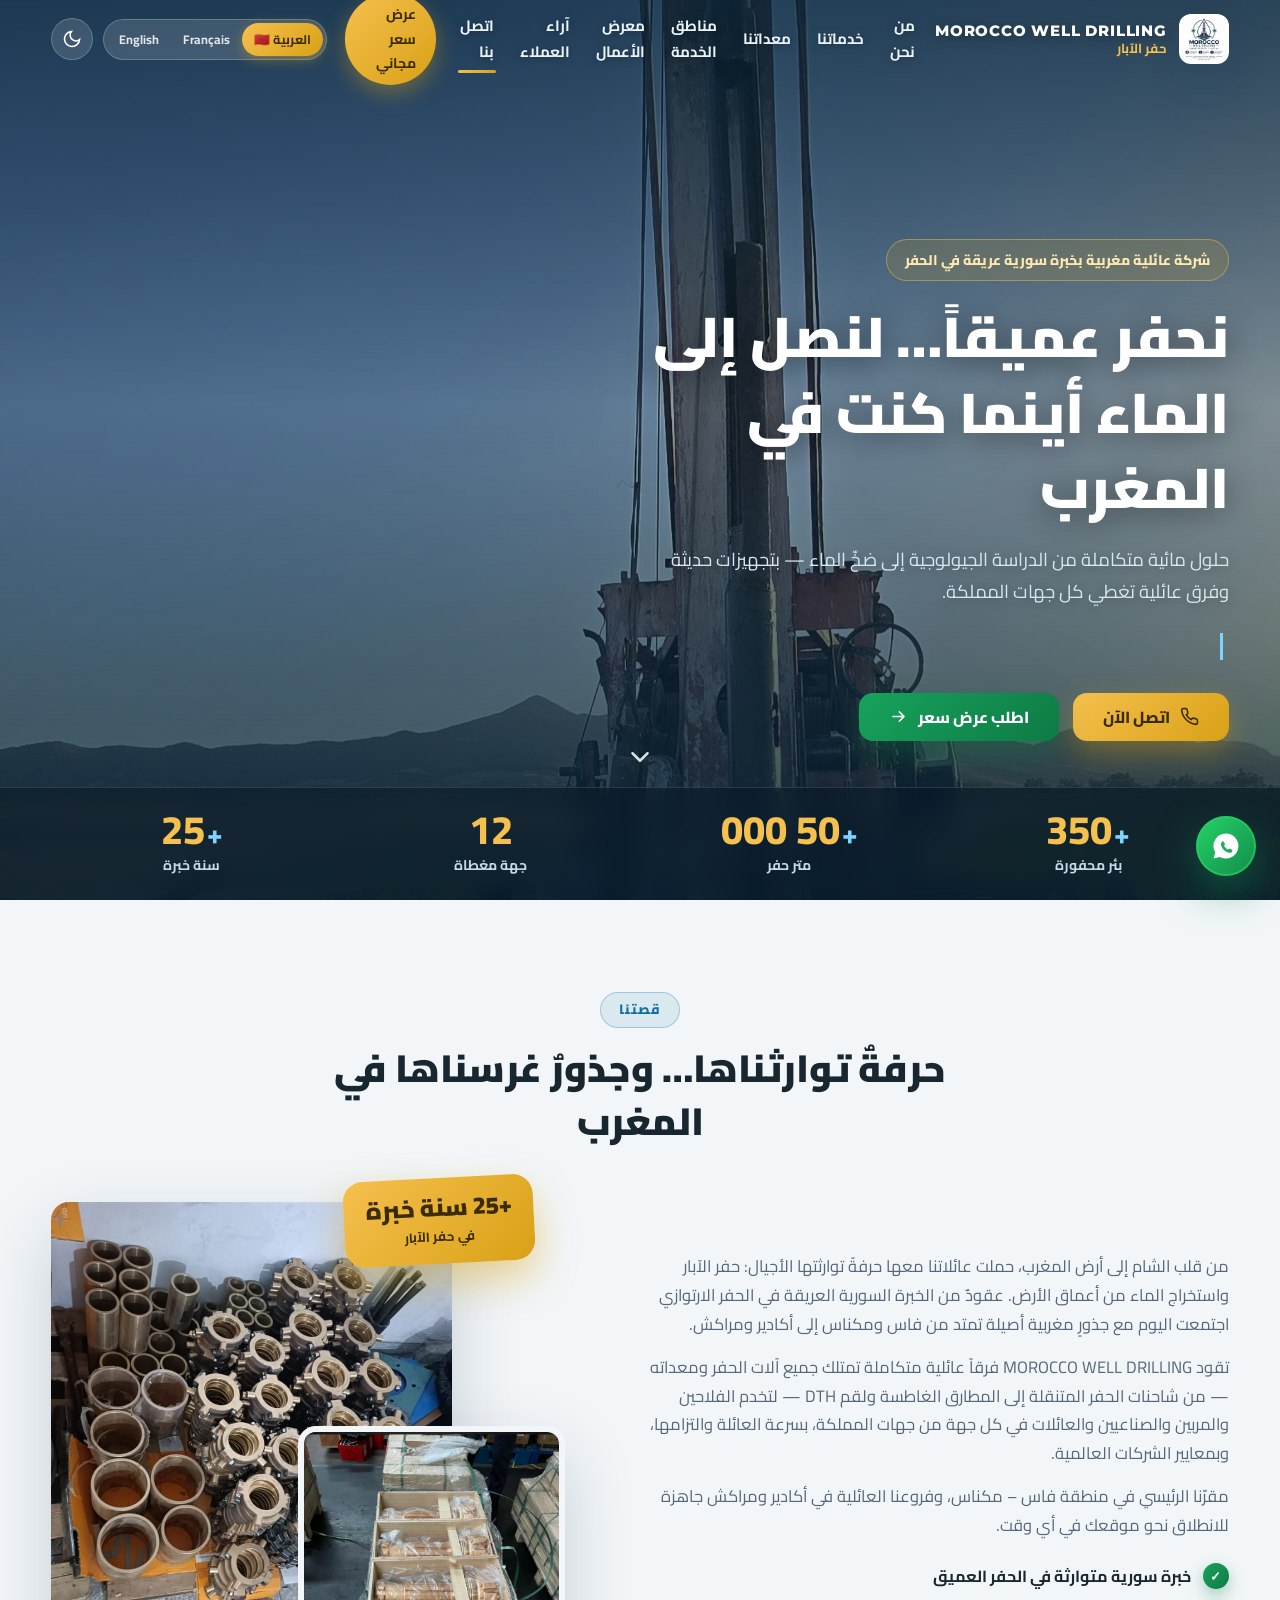
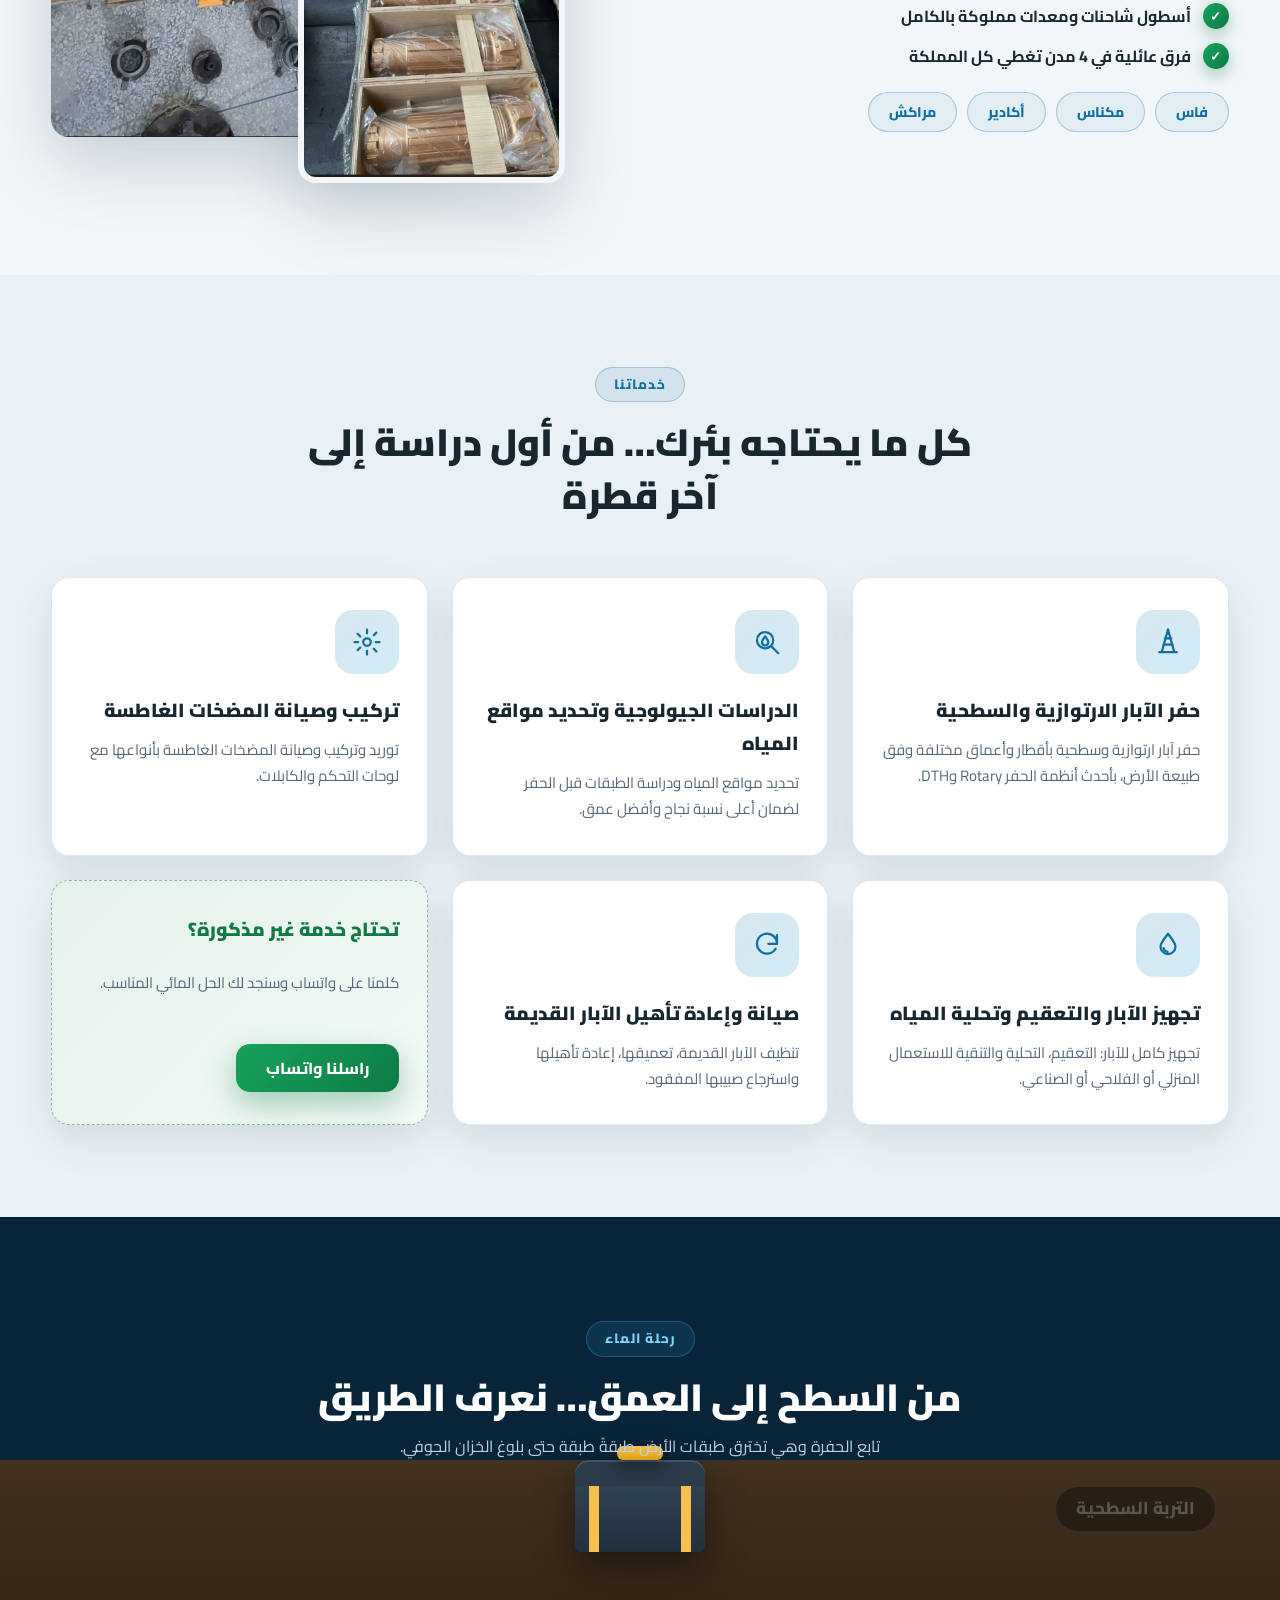
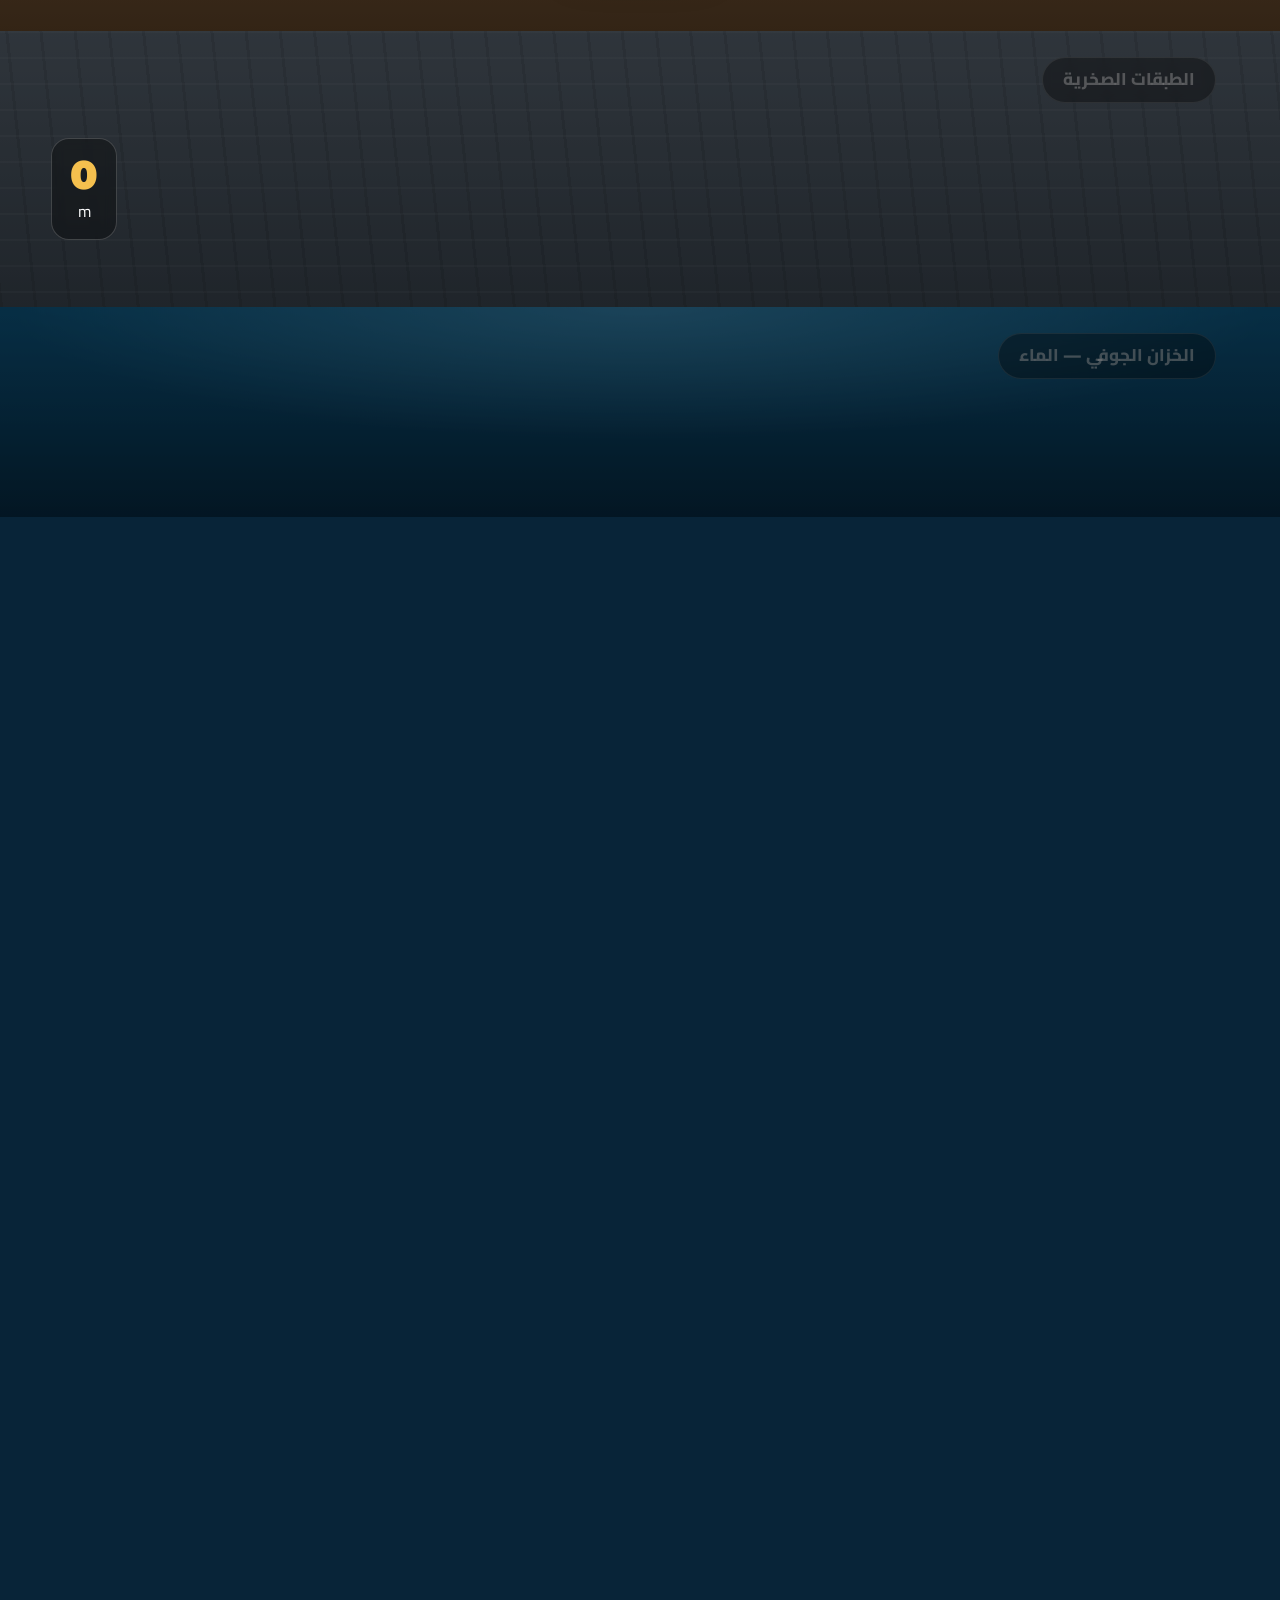
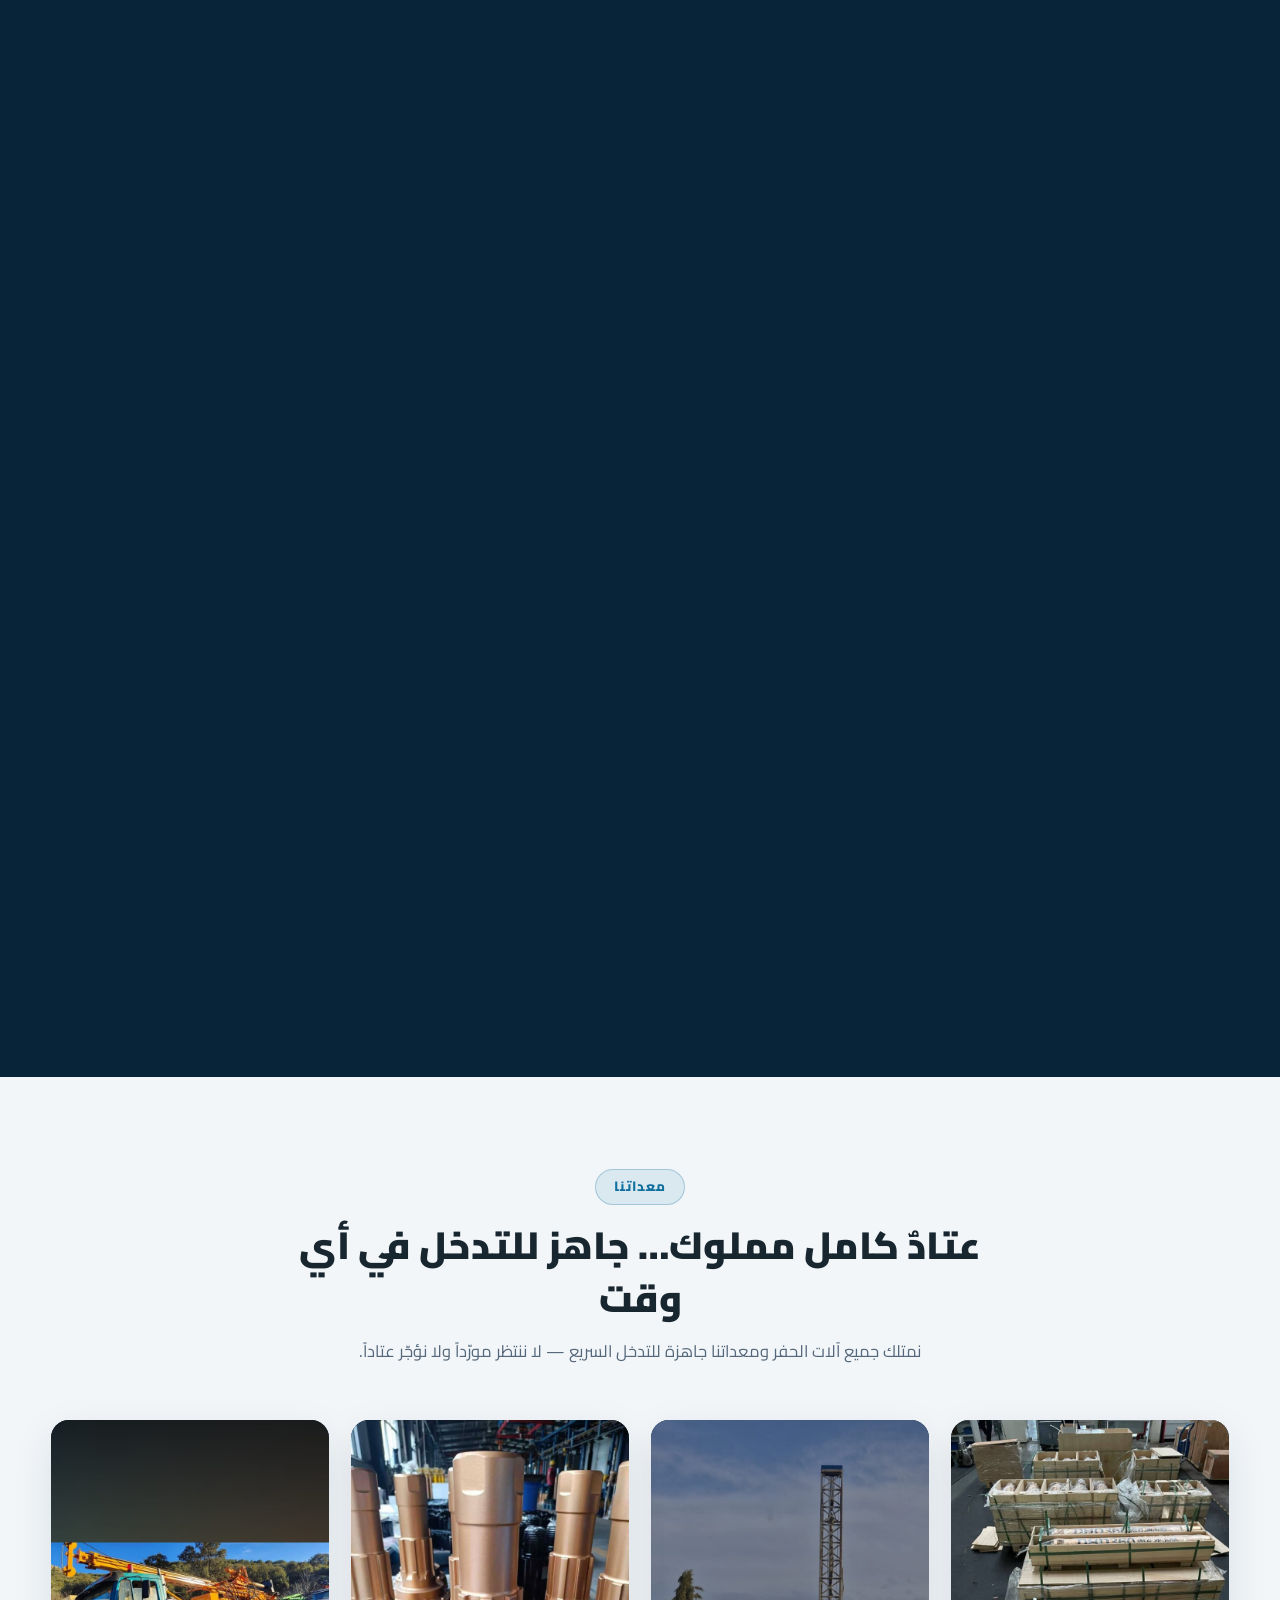
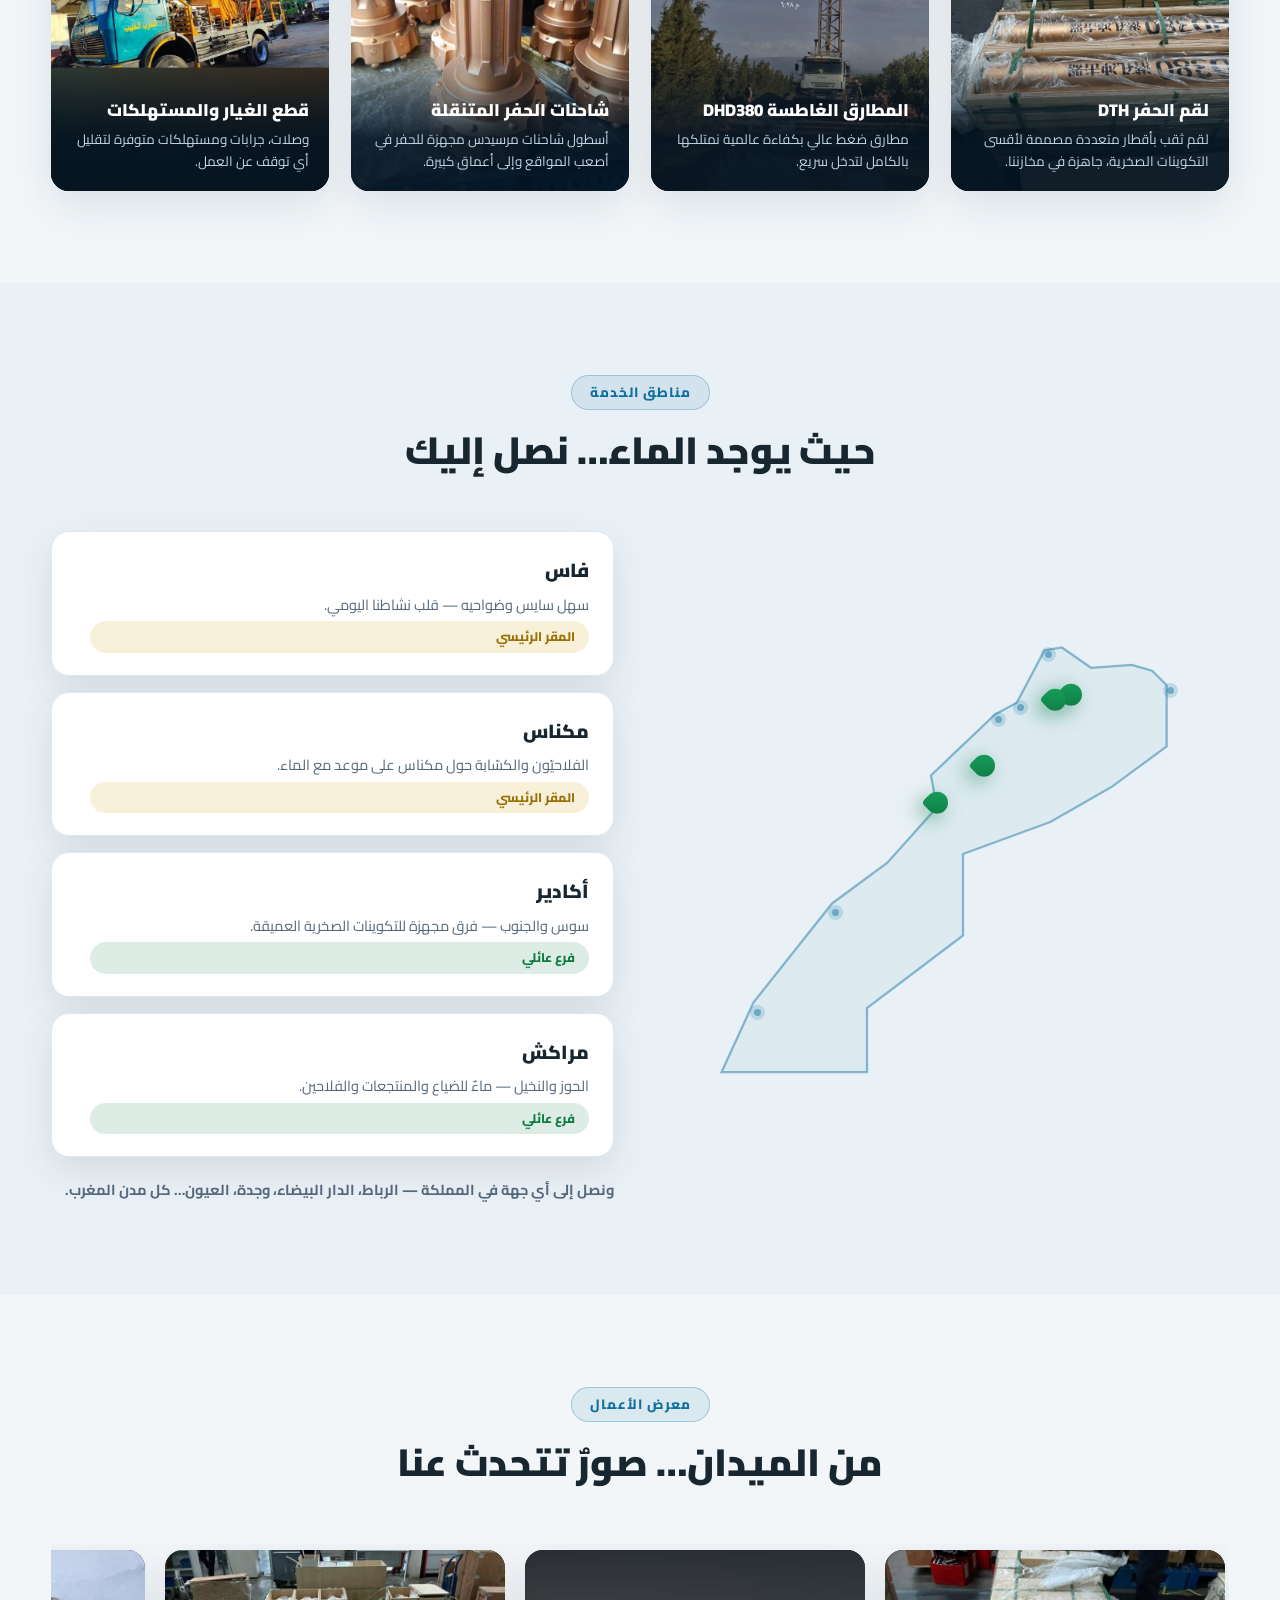
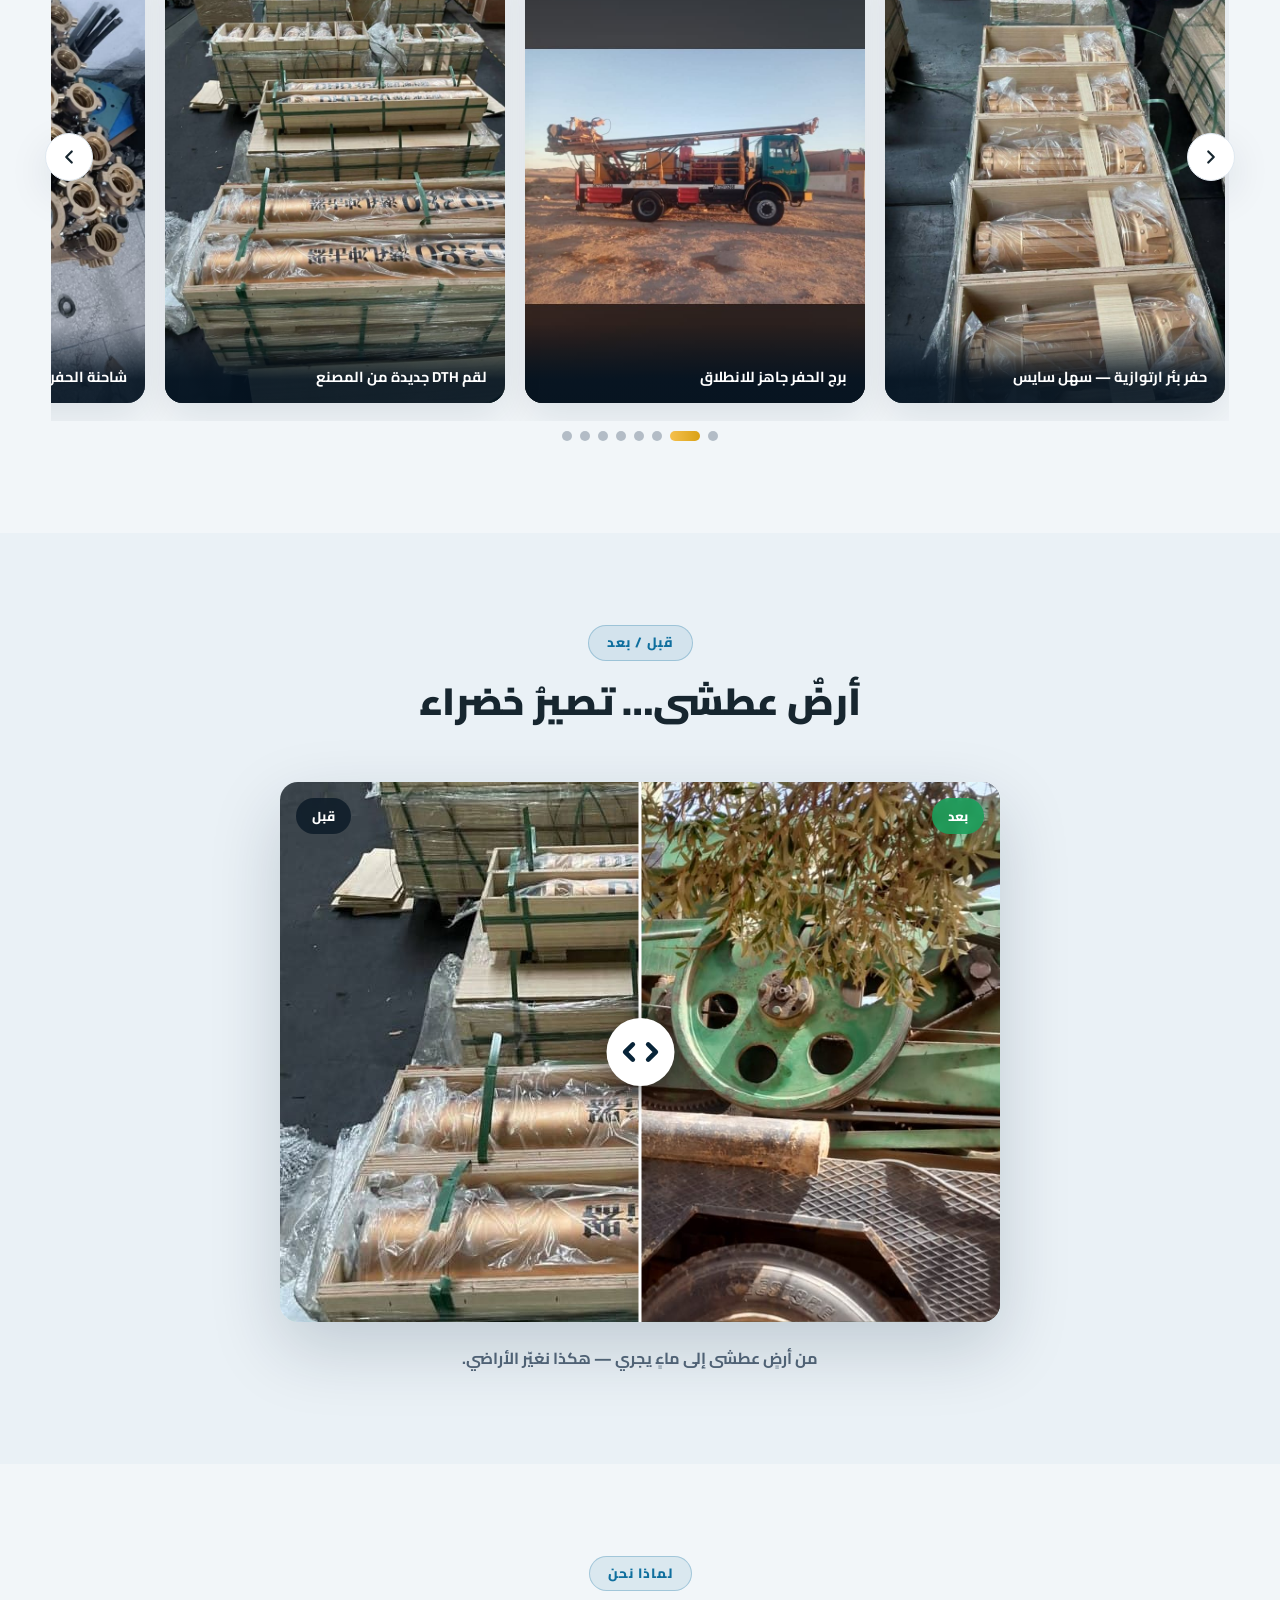
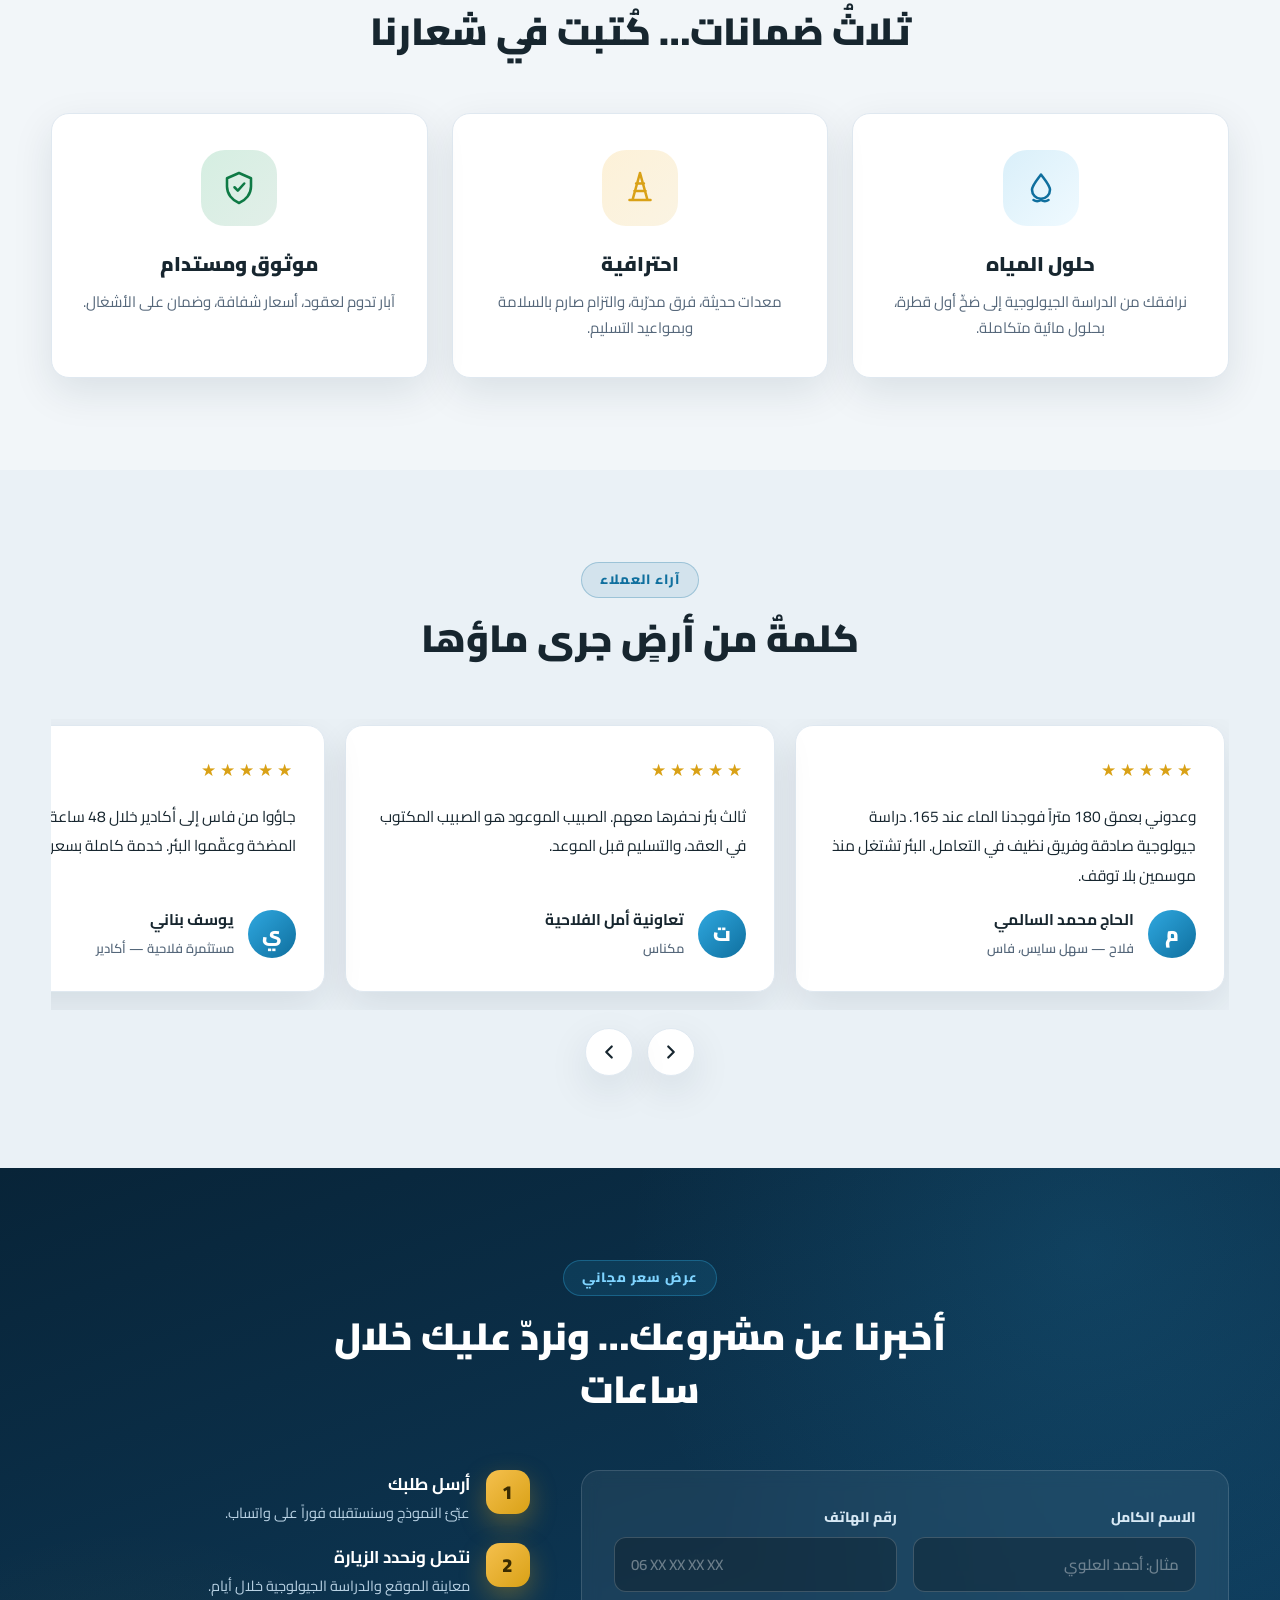
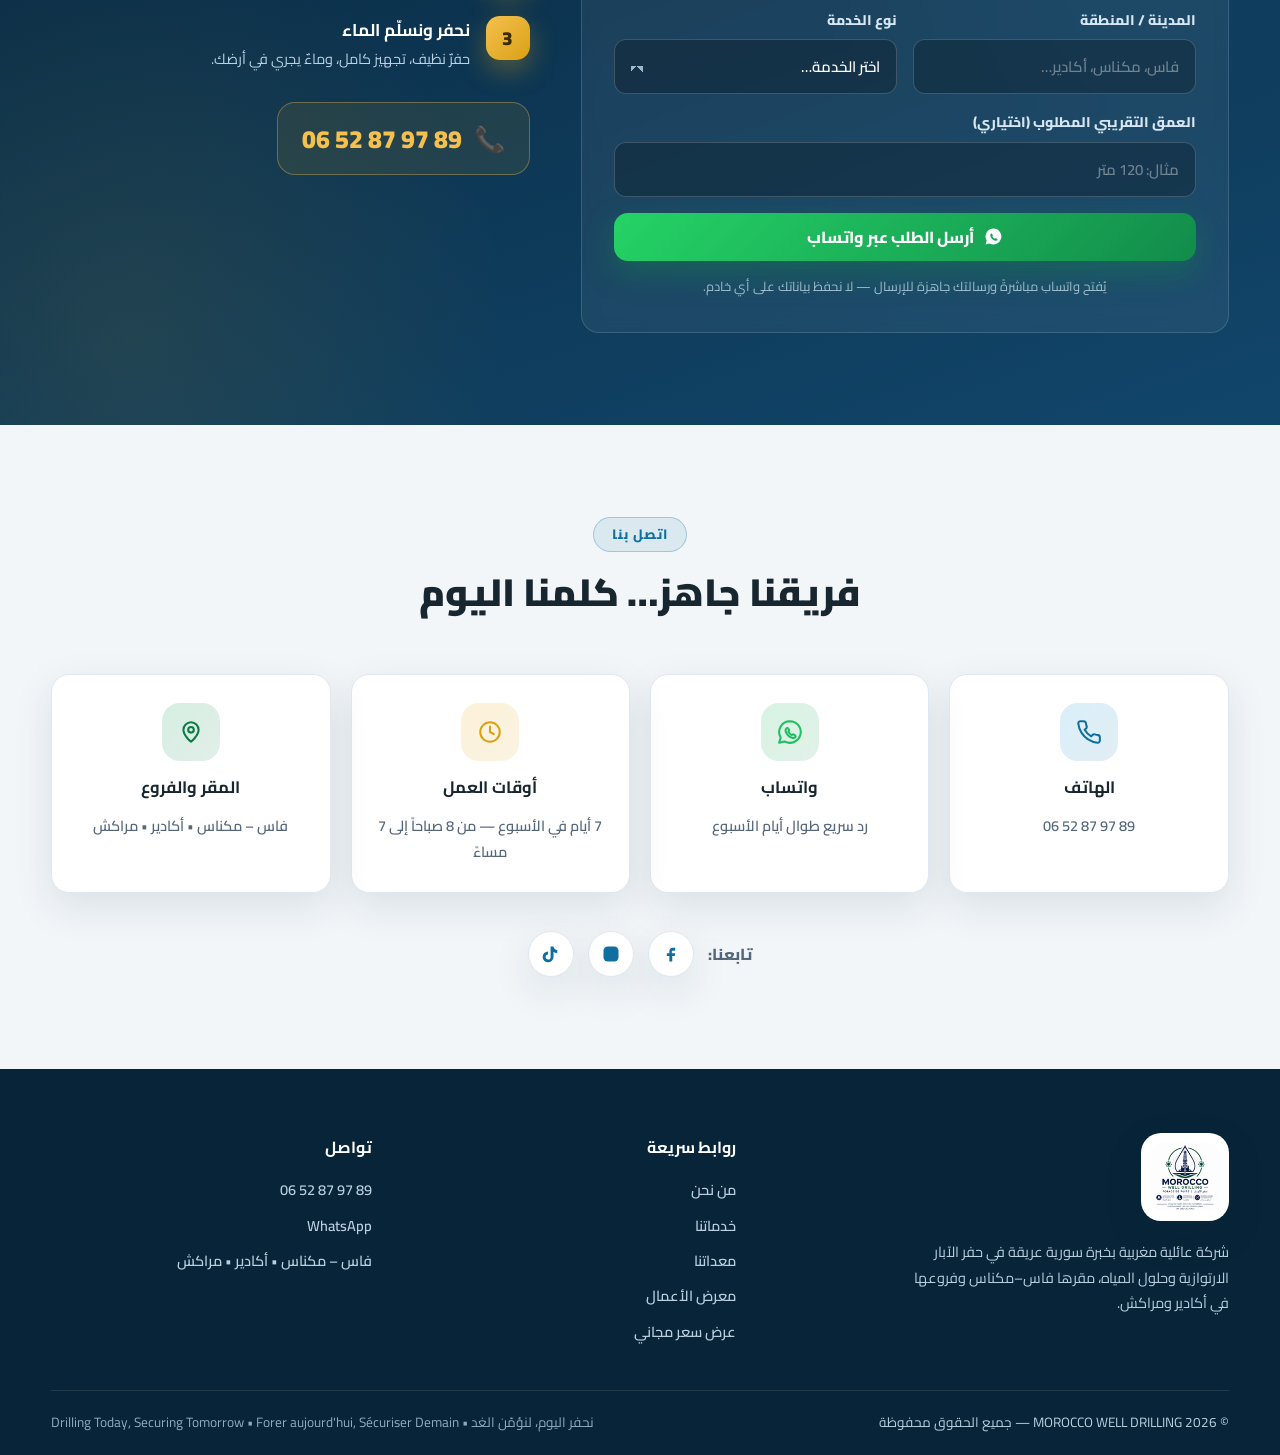
==== index.html @ e4e64307 "Copy owner's trilingual well drilling site + photos, add CSS/JS engine - index.html: exact copy of t" ====
<!DOCTYPE html>
<html lang="ar" dir="rtl" data-theme="light">
<head>
<meta charset="UTF-8">
<meta name="viewport" content="width=device-width, initial-scale=1.0">
<title>MOROCCO WELL DRILLING | حفر الآبار — حفر آبار المياه في المغرب فاس مكناس</title>
<meta name="description" content="شركة حفر الآبار الارتوازية والسطحية في المغرب: دراسات جيولوجية، مضخات غاطسة، تجهيز وتعقيم الآبار. فاس، مكناس، أكادير، مراكش. اتصل 0652879789">
<meta name="keywords" content="حفر آبار المغرب، حفر بئر فاس مكناس، forage de puits Maroc, well drilling Morocco, forage puits Fès, water well drilling Agadir">
<meta property="og:title" content="MOROCCO WELL DRILLING — حفر الآبار | نحفر اليوم، لنؤمّن الغد">
<meta property="og:description" content="حفر الآبار الارتوازية وحلول المياه في كل جهات المغرب — خبرة سورية عريقة وجذور عائلية في فاس، مكناس، أكادير ومراكش.">
<meta property="og:type" content="website">
<meta property="og:image" content="https://welldriling.github.io/wellsdriling/img/logo.png">
<link rel="icon" type="image/png" href="img/logo.png">
<link rel="preconnect" href="https://fonts.googleapis.com">
<link rel="preconnect" href="https://fonts.gstatic.com" crossorigin>
<link href="https://fonts.googleapis.com/css2?family=Cairo:wght@400;600;700;800;900&family=Montserrat:wght@400;500;600;700;800&display=swap" rel="stylesheet">
<link rel="stylesheet" href="css/style.css">
<script type="application/ld+json">
{"@context":"https://schema.org","@type":"LocalBusiness","name":"MOROCCO WELL DRILLING — حفر الآبار","telephone":"+212652879789","areaServed":"Morocco","slogan":"Drilling Today, Securing Tomorrow","address":{"@type":"PostalAddress","addressRegion":"Fès-Meknès","addressCountry":"MA"}}
</script>
</head>
<body>

<!-- ═══ Loader: قطرة ماء تتحول لموجة ═══ -->
<div id="loader" aria-hidden="true">
  <div class="loader-scene">
    <svg class="drop" viewBox="0 0 40 52"><path d="M20 2 C20 2 4 24 4 34 a16 16 0 0 0 32 0 C36 24 20 2 20 2Z"/></svg>
    <div class="pool"><span class="ring r1"></span><span class="ring r2"></span><span class="ring r3"></span></div>
    <svg class="loader-wave" viewBox="0 0 200 20" preserveAspectRatio="none"><path d="M0 10 Q 12.5 0 25 10 T 50 10 T 75 10 T 100 10 T 125 10 T 150 10 T 175 10 T 200 10 V20 H0 Z"/></svg>
  </div>
</div>

<!-- ═══ Header ═══ -->
<header id="header">
  <div class="container header-inner">
    <a class="brand" href="#home">
      <img src="img/logo.png" alt="Morocco Well Drilling — شعار قطرة وبرج الحفر">
      <span class="brand-text"><strong>MOROCCO WELL DRILLING</strong><em data-i18n="brand.sub">حفر الآبار</em></span>
    </a>
    <nav id="nav" aria-label="main">
      <a href="#about" data-i18n="nav.about">من نحن</a>
      <a href="#services" data-i18n="nav.services">خدماتنا</a>
      <a href="#equipment" data-i18n="nav.equipment">معداتنا</a>
      <a href="#areas" data-i18n="nav.areas">مناطق الخدمة</a>
      <a href="#gallery" data-i18n="nav.gallery">معرض الأعمال</a>
      <a href="#testimonials" data-i18n="nav.testimonials">آراء العملاء</a>
      <a href="#contact" data-i18n="nav.contact">اتصل بنا</a>
      <a href="#quote" class="nav-cta ripple" data-i18n="nav.quote">عرض سعر مجاني</a>
    </nav>
    <div class="header-actions">
      <div class="lang-switch" role="group" aria-label="Language">
        <button data-lang="ar" class="active"><span class="full">العربية 🇲🇦</span><span class="short">AR</span></button>
        <button data-lang="fr"><span class="full">Français</span><span class="short">FR</span></button>
        <button data-lang="en"><span class="full">English</span><span class="short">EN</span></button>
      </div>
      <button id="themeToggle" aria-label="theme">
        <svg class="i-moon" viewBox="0 0 24 24"><path d="M21 12.8A9 9 0 1 1 11.2 3 7 7 0 0 0 21 12.8Z"/></svg>
        <svg class="i-sun" viewBox="0 0 24 24"><circle cx="12" cy="12" r="4"/><path d="M12 2v2M12 20v2M4.9 4.9l1.4 1.4M17.7 17.7l1.4 1.4M2 12h2M20 12h2M4.9 19.1l1.4-1.4M17.7 6.3l1.4-1.4"/></svg>
      </button>
      <button id="burger" aria-label="menu"><span></span><span></span><span></span></button>
    </div>
  </div>
</header>

<!-- ═══ Hero ═══ -->
<section id="home" class="hero">
  <div class="hero-bg" data-parallax style="background-image:url('img/truck-2.jpg')"></div>
  <div class="hero-overlay"></div>
  <div class="container hero-content">
    <span class="hero-badge reveal" data-i18n="hero.badge">شركة عائلية مغربية بخبرة سورية عريقة في الحفر</span>
    <h1 class="reveal" data-i18n="hero.title">نحفر عميقاً… لنصل إلى الماء أينما كنت في المغرب</h1>
    <p class="hero-sub reveal" data-i18n="hero.sub">حلول مائية متكاملة من الدراسة الجيولوجية إلى ضخّ الماء — بتجهيزات حديثة وفرق عائلية تغطي كل جهات المملكة.</p>
    <div class="slogan-line reveal"><span id="typed"></span><span class="caret"></span></div>
    <div class="hero-cta reveal">
      <a class="btn btn-gold ripple" href="tel:+212652879789">
        <svg viewBox="0 0 24 24"><path d="M22 16.9v3a2 2 0 0 1-2.2 2 19.8 19.8 0 0 1-8.6-3.1 19.5 19.5 0 0 1-6-6A19.8 19.8 0 0 1 2.1 4.2 2 2 0 0 1 4.1 2h3a2 2 0 0 1 2 1.7c.1 1 .4 2 .7 2.9a2 2 0 0 1-.5 2.1L8 10a16 16 0 0 0 6 6l1.3-1.3a2 2 0 0 1 2.1-.5c.9.3 1.9.6 2.9.7a2 2 0 0 1 1.7 2Z"/></svg>
        <span data-i18n="hero.call">اتصل الآن</span></a>
      <a class="btn btn-green ripple" href="#quote"><span data-i18n="hero.quote">اطلب عرض سعر</span>
        <svg viewBox="0 0 24 24"><path d="M5 12h14M13 6l6 6-6 6"/></svg></a>
    </div>
  </div>
  <div class="hero-stats">
    <div class="container stats-grid">
      <div class="stat"><div class="stat-num"><span class="plus">+</span><span class="num" data-count="350">0</span></div><label data-i18n="stats.wells">بئر محفورة</label></div>
      <div class="stat"><div class="stat-num"><span class="plus">+</span><span class="num" data-count="50000">0</span></div><label data-i18n="stats.meters">متر حفر</label></div>
      <div class="stat"><div class="stat-num"><span class="num" data-count="12">0</span></div><label data-i18n="stats.regions">جهة مغطاة</label></div>
      <div class="stat"><div class="stat-num"><span class="plus">+</span><span class="num" data-count="25">0</span></div><label data-i18n="stats.years">سنة خبرة</label></div>
    </div>
  </div>
  <a href="#about" class="scroll-hint" aria-label="scroll"><svg viewBox="0 0 24 24"><path d="M6 9l6 6 6-6"/></svg></a>
</section>

<main>
<!-- ═══ 1) من نحن ═══ -->
<section id="about" class="section">
  <div class="container">
    <div class="sec-head reveal"><span class="kicker" data-i18n="about.kicker">قصتنا</span><h2 data-i18n="about.title">حرفةٌ توارثناها… وجذورٌ غرسناها في المغرب</h2></div>
    <div class="about-grid">
      <div class="about-text reveal">
        <p data-i18n="about.p1">من قلب الشام إلى أرض المغرب، حملت عائلاتنا معها حرفةً توارثتها الأجيال: حفر الآبار واستخراج الماء من أعماق الأرض. عقودٌ من الخبرة السورية العريقة في الحفر الارتوازي اجتمعت اليوم مع جذورٍ مغربية أصيلة تمتد من فاس ومكناس إلى أكادير ومراكش.</p>
        <p data-i18n="about.p2">تقود MOROCCO WELL DRILLING فرقاً عائلية متكاملة تمتلك جميع آلات الحفر ومعداته — من شاحنات الحفر المتنقلة إلى المطارق الغاطسة ولقم DTH — لتخدم الفلاحين والمربين والصناعيين والعائلات في كل جهة من جهات المملكة، بسرعة العائلة والتزامها، وبمعايير الشركات العالمية.</p>
        <p data-i18n="about.p3">مقرّنا الرئيسي في منطقة فاس – مكناس، وفروعنا العائلية في أكادير ومراكش جاهزة للانطلاق نحو موقعك في أي وقت.</p>
        <ul class="feat-list">
          <li><span class="tick">✓</span><span data-i18n="about.feat1">خبرة سورية متوارثة في الحفر العميق</span></li>
          <li><span class="tick">✓</span><span data-i18n="about.feat2">أسطول شاحنات ومعدات مملوكة بالكامل</span></li>
          <li><span class="tick">✓</span><span data-i18n="about.feat3">فرق عائلية في 4 مدن تغطي كل المملكة</span></li>
        </ul>
        <div class="city-chips">
          <span class="chip" data-i18n="city.fes">فاس</span>
          <span class="chip" data-i18n="city.meknes">مكناس</span>
          <span class="chip" data-i18n="city.agadir">أكادير</span>
          <span class="chip" data-i18n="city.marrakech">مراكش</span>
        </div>
      </div>
      <div class="about-visual reveal">
        <figure class="av-1"><img src="img/truck-1.jpg" alt="شاحنة حفر مرسيدس" loading="lazy"></figure>
        <figure class="av-2"><img src="img/rig-site.jpg" alt="برج حفر في الموقع" loading="lazy"></figure>
        <div class="exp-badge"><strong data-i18n="about.badgeYears">+25 سنة خبرة</strong><span data-i18n="about.badgeSub">في حفر الآبار</span></div>
      </div>
    </div>
  </div>
</section>

<!-- ═══ 2) خدماتنا ═══ -->
<section id="services" class="section alt">
  <div class="container">
    <div class="sec-head reveal"><span class="kicker" data-i18n="services.kicker">خدماتنا</span><h2 data-i18n="services.title">كل ما يحتاجه بئرك… من أول دراسة إلى آخر قطرة</h2></div>
    <div class="cards-grid">
      <article class="svc-card reveal">
        <div class="svc-ico"><svg viewBox="0 0 24 24"><path d="M12 2 7 20M12 2l5 18M9.4 9h5.2M8.3 14h7.4M5 20h14M12 2v3"/></svg></div>
        <h3 data-i18n="svc1.t">حفر الآبار الارتوازية والسطحية</h3>
        <p data-i18n="svc1.d">حفر آبار ارتوازية وسطحية بأقطار وأعماق مختلفة وفق طبيعة الأرض، بأحدث أنظمة الحفر Rotary وDTH.</p>
      </article>
      <article class="svc-card reveal">
        <div class="svc-ico"><svg viewBox="0 0 24 24"><circle cx="10.5" cy="10.5" r="6.5"/><path d="M15.5 15.5 21 21M10.5 7.5c-1.7 2.2-2.5 3.6-2.5 4.7a2.5 2.5 0 0 0 5 0c0-1.1-.8-2.5-2.5-4.7Z"/></svg></div>
        <h3 data-i18n="svc2.t">الدراسات الجيولوجية وتحديد مواقع المياه</h3>
        <p data-i18n="svc2.d">تحديد مواقع المياه ودراسة الطبقات قبل الحفر لضمان أعلى نسبة نجاح وأفضل عمق.</p>
      </article>
      <article class="svc-card reveal">
        <div class="svc-ico"><svg viewBox="0 0 24 24"><circle cx="12" cy="12" r="3"/><path d="M12 2v3M12 19v3M4.5 5.5 6.6 7.6M17.4 17.4l2.1 2.1M2 12h3M19 12h3M4.5 18.5l2.1-2.1M17.4 6.6l2.1-2.1"/></svg></div>
        <h3 data-i18n="svc3.t">تركيب وصيانة المضخات الغاطسة</h3>
        <p data-i18n="svc3.d">توريد وتركيب وصيانة المضخات الغاطسة بأنواعها مع لوحات التحكم والكابلات.</p>
      </article>
      <article class="svc-card reveal">
        <div class="svc-ico"><svg viewBox="0 0 24 24"><path d="M12 3c-3 4-6 7.4-6 10.2A6 6 0 0 0 18 13.2C18 10.4 15 7 12 3Z"/><path d="M8.5 14.5c.3 1.6 1.6 2.8 3.2 3"/></svg></div>
        <h3 data-i18n="svc4.t">تجهيز الآبار والتعقيم وتحلية المياه</h3>
        <p data-i18n="svc4.d">تجهيز كامل للآبار: التعقيم، التحلية والتنقية للاستعمال المنزلي أو الفلاحي أو الصناعي.</p>
      </article>
      <article class="svc-card reveal">
        <div class="svc-ico"><svg viewBox="0 0 24 24"><path d="M20 11A8 8 0 1 0 18.9 15"/><path d="M20 4v7h-7"/></svg></div>
        <h3 data-i18n="svc5.t">صيانة وإعادة تأهيل الآبار القديمة</h3>
        <p data-i18n="svc5.d">تنظيف الآبار القديمة، تعميقها، إعادة تأهيلها واسترجاع صبيبها المفقود.</p>
      </article>
      <article class="svc-card cta-card reveal">
        <h3 data-i18n="services.cta.t">تحتاج خدمة غير مذكورة؟</h3>
        <p data-i18n="services.cta.d">كلمنا على واتساب وسنجد لك الحل المائي المناسب.</p>
        <a class="btn btn-green ripple" href="https://wa.me/212652879789" target="_blank" rel="noopener"><span data-i18n="services.cta.btn">راسلنا واتساب</span></a>
      </article>
    </div>
  </div>
</section>

<!-- ═══ طبقات الأرض (أنيميشن سكرول) ═══ -->
<section id="geo" class="geo-section">
  <div class="geo-sticky">
    <div class="container geo-head">
      <span class="kicker light" data-i18n="geo.kicker">رحلة الماء</span>
      <h2 data-i18n="geo.title">من السطح إلى العمق… نعرف الطريق</h2>
      <p data-i18n="geo.d">تابع الحفرة وهي تخترق طبقات الأرض طبقةً طبقة حتى بلوغ الخزان الجوفي.</p>
    </div>
    <div class="geo-visual">
      <div class="geo-layers">
        <div class="layer soil"><span class="layer-tag" data-i18n="geo.layer1">التربة السطحية</span></div>
        <div class="layer rock"><span class="layer-tag" data-i18n="geo.layer2">الطبقات الصخرية</span></div>
        <div class="layer water"><span class="layer-tag" data-i18n="geo.layer3">الخزان الجوفي — الماء</span><span class="bubbles"><i></i><i></i><i></i><i></i><i></i></span></div>
      </div>
      <div class="drill-rig"><div class="drill-pipe"><span class="drill-bit"></span></div></div>
      <div class="depth-meter"><span id="depthVal">0</span> m</div>
    </div>
  </div>
</section>

<!-- ═══ 3) معداتنا ═══ -->
<section id="equipment" class="section">
  <div class="container">
    <div class="sec-head reveal"><span class="kicker" data-i18n="equip.kicker">معداتنا</span><h2 data-i18n="equip.title">عتادٌ كامل مملوك… جاهز للتدخل في أي وقت</h2>
    <p class="sec-sub reveal" data-i18n="equip.note">نمتلك جميع آلات الحفر ومعداتنا جاهزة للتدخل السريع — لا ننتظر مورّداً ولا نؤجّر عتاداً.</p></div>
    <div class="equip-grid">
      <figure class="equip-card reveal"><img src="img/dth-bits.jpg" alt="لقم الحفر DTH" loading="lazy"><figcaption><h3 data-i18n="eq1.t">لقم الحفر DTH</h3><p data-i18n="eq1.d">لقم ثقب بأقطار متعددة مصممة لأقسى التكوينات الصخرية، جاهزة في مخازننا.</p></figcaption></figure>
      <figure class="equip-card reveal"><img src="img/crate-dhd380.jpg" alt="المطارق الغاطسة DHD380" loading="lazy"><figcaption><h3 data-i18n="eq2.t">المطارق الغاطسة DHD380</h3><p data-i18n="eq2.d">مطارق ضغط عالي بكفاءة عالمية نمتلكها بالكامل لتدخل سريع.</p></figcaption></figure>
      <figure class="equip-card reveal"><img src="img/truck-3.jpg" alt="شاحنات الحفر المتنقلة" loading="lazy"><figcaption><h3 data-i18n="eq3.t">شاحنات الحفر المتنقلة</h3><p data-i18n="eq3.d">أسطول شاحنات مرسيدس مجهزة للحفر في أصعب المواقع وإلى أعماق كبيرة.</p></figcaption></figure>
      <figure class="equip-card reveal"><img src="img/parts-stock.jpg" alt="قطع الغيار والمستهلكات" loading="lazy"><figcaption><h3 data-i18n="eq4.t">قطع الغيار والمستهلكات</h3><p data-i18n="eq4.d">وصلات، جرابات ومستهلكات متوفرة لتقليل أي توقف عن العمل.</p></figcaption></figure>
    </div>
  </div>
</section>

<!-- ═══ 4) مناطق الخدمة ═══ -->
<section id="areas" class="section alt">
  <div class="container">
    <div class="sec-head reveal"><span class="kicker" data-i18n="areas.kicker">مناطق الخدمة</span><h2 data-i18n="areas.title">حيث يوجد الماء… نصل إليك</h2></div>
    <div class="areas-grid">
      <div class="map-wrap reveal">
        <svg class="ma-map" viewBox="0 0 330 320" aria-label="خريطة المغرب">
          <path d="M232 14 L244 12 L264 26 L292 24 L306 28 L316 38 L316 80 L278 108 L236 132 L176 154 L176 210 L110 260 L110 304 L10 304 L32 256 L86 188 L124 160 L158 122 L154 100 L198 58 L213 50 Z"/>
        </svg>
        <span class="map-dot" style="left:70.3%;top:4.4%" title="طنجة"></span>
        <span class="map-dot" style="left:64.5%;top:15.6%" title="الرباط"></span>
        <span class="map-dot" style="left:60%;top:18.1%" title="الدار البيضاء"></span>
        <span class="map-dot" style="left:95.8%;top:11.9%" title="وجدة"></span>
        <span class="map-dot" style="left:26%;top:58.8%" title="العيون"></span>
        <span class="map-dot" style="left:9.7%;top:80%" title="الداخلة"></span>
        <div class="map-pin" data-city="fes" style="left:75.8%;top:15.3%"><i></i><span class="pin-tip"><b data-i18n="city.fes">فاس</b><em data-i18n="areas.hq">المقر الرئيسي</em></span></div>
        <div class="map-pin" data-city="meknes" style="left:72.4%;top:16.3%"><i></i><span class="pin-tip"><b data-i18n="city.meknes">مكناس</b><em data-i18n="areas.hq">المقر الرئيسي</em></span></div>
        <div class="map-pin" data-city="agadir" style="left:47.9%;top:38.1%"><i></i><span class="pin-tip"><b data-i18n="city.agadir">أكادير</b><em data-i18n="areas.branch">فرع عائلي</em></span></div>
        <div class="map-pin" data-city="marrakech" style="left:57.6%;top:30.3%"><i></i><span class="pin-tip"><b data-i18n="city.marrakech">مراكش</b><em data-i18n="areas.branch">فرع عائلي</em></span></div>
      </div>
      <div class="areas-list reveal">
        <div class="area-card" data-city="fes"><h3 data-i18n="city.fes">فاس</h3><p data-i18n="areas.fes.d">سهل سايس وضواحيه — قلب نشاطنا اليومي.</p><span class="tag hq" data-i18n="areas.hq">المقر الرئيسي</span></div>
        <div class="area-card" data-city="meknes"><h3 data-i18n="city.meknes">مكناس</h3><p data-i18n="areas.meknes.d">الفلاحيّون والكسّابة حول مكناس على موعد مع الماء.</p><span class="tag hq" data-i18n="areas.hq">المقر الرئيسي</span></div>
        <div class="area-card" data-city="agadir"><h3 data-i18n="city.agadir">أكادير</h3><p data-i18n="areas.agadir.d">سوس والجنوب — فرق مجهزة للتكوينات الصخرية العميقة.</p><span class="tag br" data-i18n="areas.branch">فرع عائلي</span></div>
        <div class="area-card" data-city="marrakech"><h3 data-i18n="city.marrakech">مراكش</h3><p data-i18n="areas.marrakech.d">الحوز والنخيل — ماءٌ للضياع والمنتجعات والفلاحين.</p><span class="tag br" data-i18n="areas.branch">فرع عائلي</span></div>
        <p class="areas-more" data-i18n="areas.more">ونصل إلى أي جهة في المملكة — الرباط، الدار البيضاء، وجدة، العيون… كل مدن المغرب.</p>
      </div>
    </div>
  </div>
</section>

<!-- ═══ 5) معرض الأعمال ═══ -->
<section id="gallery" class="section">
  <div class="container">
    <div class="sec-head reveal"><span class="kicker" data-i18n="gallery.kicker">معرض الأعمال</span><h2 data-i18n="gallery.title">من الميدان… صورٌ تتحدث عنا</h2></div>
    <div class="slider reveal" id="galSlider">
      <div class="g-track">
        <figure class="g-slide"><img src="img/rig-site.jpg" alt="حفر بئر ارتوازية" loading="lazy"><figcaption data-i18n="gallery.c1">حفر بئر ارتوازية — سهل سايس</figcaption></figure>
        <figure class="g-slide"><img src="img/truck-mast.jpg" alt="برج الحفر" loading="lazy"><figcaption data-i18n="gallery.c2">برج الحفر جاهز للانطلاق</figcaption></figure>
        <figure class="g-slide"><img src="img/dth-bits.jpg" alt="لقم DTH" loading="lazy"><figcaption data-i18n="gallery.c3">لقم DTH جديدة من المصنع</figcaption></figure>
        <figure class="g-slide"><img src="img/truck-1.jpg" alt="شاحنة الحفر مرسيدس" loading="lazy"><figcaption data-i18n="gallery.c4">شاحنة الحفر المرسيدس</figcaption></figure>
        <figure class="g-slide"><img src="img/rig-olive.jpg" alt="حفر بين الزيتون" loading="lazy"><figcaption data-i18n="gallery.c5">تدخل حفر بين أشجار الزيتون</figcaption></figure>
        <figure class="g-slide"><img src="img/crate-hammers.jpg" alt="شحنات المطارق" loading="lazy"><figcaption data-i18n="gallery.c6">شحنات المطارق الغاطسة</figcaption></figure>
        <figure class="g-slide ph-slide"><div class="ph-box"><span>＋</span><p data-i18n="gallery.ph">مكان محجوز لصور أعمالك القادمة</p></div></figure>
        <figure class="g-slide ph-slide"><div class="ph-box"><span>＋</span><p data-i18n="gallery.ph">مكان محجوز لصور أعمالك القادمة</p></div></figure>
      </div>
      <button class="sl-arrow prev" aria-label="prev"><svg viewBox="0 0 24 24"><path d="M15 6l-6 6 6 6"/></svg></button>
      <button class="sl-arrow next" aria-label="next"><svg viewBox="0 0 24 24"><path d="M9 6l6 6-6 6"/></svg></button>
      <div class="sl-dots"></div>
    </div>
  </div>
</section>

<!-- ═══ قبل / بعد ═══ -->
<section id="beforeafter" class="section alt">
  <div class="container">
    <div class="sec-head reveal"><span class="kicker" data-i18n="ba.kicker">قبل / بعد</span><h2 data-i18n="ba.title">أرضٌ عطشى… تصيرُ خضراء</h2></div>
    <div class="ba-slider reveal" id="baSlider" style="--pos:50%">
      <img class="ba-img" src="img/before.jpg" alt="قبل الحفر" loading="lazy">
      <div class="ba-after"><img src="img/after.jpg" alt="بعد الحفر" loading="lazy"></div>
      <div class="ba-handle"><svg viewBox="0 0 24 24"><path d="M8 8l-4 4 4 4M16 8l4 4-4 4"/></svg></div>
      <input type="range" id="baRange" min="0" max="100" value="50" aria-label="قبل / بعد">
      <span class="ba-label before" data-i18n="ba.before">قبل</span>
      <span class="ba-label after" data-i18n="ba.after">بعد</span>
    </div>
    <p class="ba-caption reveal" data-i18n="ba.caption">من أرضٍ عطشى إلى ماءٍ يجري — هكذا نغيّر الأراضي.</p>
  </div>
</section>

<!-- ═══ 6) لماذا نحن ═══ -->
<section id="why" class="section">
  <div class="container">
    <div class="sec-head reveal"><span class="kicker" data-i18n="why.kicker">لماذا نحن</span><h2 data-i18n="why.title">ثلاثُ ضمانات… كُتبت في شعارنا</h2></div>
    <div class="why-grid">
      <article class="why-card reveal"><div class="why-ico w1"><svg viewBox="0 0 24 24"><path d="M12 3c-3 4-6 7.4-6 10.2A6 6 0 0 0 18 13.2C18 10.4 15 7 12 3Z"/><path d="M7 20c1.5 1 3.4 1 5 0 1.6 1 3.5 1 5 0"/></svg></div><h3 data-i18n="why1.t">حلول المياه</h3><p data-i18n="why1.d">نرافقك من الدراسة الجيولوجية إلى ضخّ أول قطرة، بحلول مائية متكاملة.</p></article>
      <article class="why-card reveal"><div class="why-ico w2"><svg viewBox="0 0 24 24"><path d="M12 2 7 20M12 2l5 18M9.4 9h5.2M8.3 14h7.4M5 20h14"/></svg></div><h3 data-i18n="why2.t">احترافية</h3><p data-i18n="why2.d">معدات حديثة، فرق مدرّبة، والتزام صارم بالسلامة وبمواعيد التسليم.</p></article>
      <article class="why-card reveal"><div class="why-ico w3"><svg viewBox="0 0 24 24"><path d="M12 2 4 5.5V11c0 5 3.4 9.3 8 11 4.6-1.7 8-6 8-11V5.5L12 2Z"/><path d="M9 11.5l2.2 2.3L15.5 9"/></svg></div><h3 data-i18n="why3.t">موثوق ومستدام</h3><p data-i18n="why3.d">آبار تدوم لعقود، أسعار شفافة، وضمان على الأشغال.</p></article>
    </div>
  </div>
</section>

<!-- ═══ 7) آراء العملاء ═══ -->
<section id="testimonials" class="section alt">
  <div class="container">
    <div class="sec-head reveal"><span class="kicker" data-i18n="test.kicker">آراء العملاء</span><h2 data-i18n="test.title">كلمةٌ من أرضٍ جرى ماؤها</h2></div>
    <div class="t-slider reveal" id="tSlider">
      <div class="t-track">
        <article class="t-card"><div class="t-stars">★★★★★</div><p class="t-quote" data-i18n="t1.q">وعدوني بعمق 180 متراً فوجدنا الماء عند 165. دراسة جيولوجية صادقة وفريق نظيف في التعامل. البئر تشتغل منذ موسمين بلا توقف.</p><div class="t-who"><span class="t-ava">م</span><div><b data-i18n="t1.n">الحاج محمد السالمي</b><i data-i18n="t1.r">فلاح — سهل سايس، فاس</i></div></div></article>
        <article class="t-card"><div class="t-stars">★★★★★</div><p class="t-quote" data-i18n="t2.q">ثالث بئر نحفرها معهم. الصبيب الموعود هو الصبيب المكتوب في العقد، والتسليم قبل الموعد.</p><div class="t-who"><span class="t-ava">ت</span><div><b data-i18n="t2.n">تعاونية أمل الفلاحية</b><i data-i18n="t2.r">مكناس</i></div></div></article>
        <article class="t-card"><div class="t-stars">★★★★★</div><p class="t-quote" data-i18n="t3.q">جاؤوا من فاس إلى أكادير خلال 48 ساعة، حفروا وركّبوا المضخة وعقّموا البئر. خدمة كاملة بسعر واضح.</p><div class="t-who"><span class="t-ava">ي</span><div><b data-i18n="t3.n">يوسف بناني</b><i data-i18n="t3.r">مستثمرة فلاحية — أكادير</i></div></div></article>
        <article class="t-card"><div class="t-stars">★★★★★</div><p class="t-quote" data-i18n="t4.q">كنت أخاف على حديقة الرياض، لكن الفريق حفر ونسّق دون إتلاف شيء. الماء صار متوفراً في كل المواسم.</p><div class="t-who"><span class="t-ava">ر</span><div><b data-i18n="t4.n">رياض دار القمر</b><i data-i18n="t4.r">مراكش</i></div></div></article>
      </div>
      <div class="t-nav"><button class="sl-arrow prev" aria-label="prev"><svg viewBox="0 0 24 24"><path d="M15 6l-6 6 6 6"/></svg></button><button class="sl-arrow next" aria-label="next"><svg viewBox="0 0 24 24"><path d="M9 6l6 6-6 6"/></svg></button></div>
    </div>
  </div>
</section>

<!-- ═══ 8) طلب عرض سعر ═══ -->
<section id="quote" class="section quote-section">
  <div class="container">
    <div class="sec-head reveal"><span class="kicker light" data-i18n="quote.kicker">عرض سعر مجاني</span><h2 data-i18n="quote.title">أخبرنا عن مشروعك… ونردّ عليك خلال ساعات</h2></div>
    <div class="quote-grid">
      <form id="quoteForm" class="quote-form reveal" novalidate>
        <div class="f-row">
          <div class="f-field"><label for="qName" data-i18n="form.name">الاسم الكامل</label><input id="qName" type="text" required data-i18n-ph="form.name.ph" placeholder="مثال: أحمد العلوي"></div>
          <div class="f-field"><label for="qPhone" data-i18n="form.phone">رقم الهاتف</label><input id="qPhone" type="tel" required placeholder="06 XX XX XX XX"></div>
        </div>
        <div class="f-row">
          <div class="f-field"><label for="qCity" data-i18n="form.city">المدينة / المنطقة</label><input id="qCity" type="text" required data-i18n-ph="form.city.ph" placeholder="فاس، مكناس، أكادير…"></div>
          <div class="f-field"><label for="qService" data-i18n="form.service">نوع الخدمة</label>
            <select id="qService" required>
              <option value="" data-i18n="form.service.ph">اختر الخدمة…</option>
              <option data-i18n="svc1.t">حفر الآبار الارتوازية والسطحية</option>
              <option data-i18n="svc2.t">الدراسات الجيولوجية وتحديد مواقع المياه</option>
              <option data-i18n="svc3.t">تركيب وصيانة المضخات الغاطسة</option>
              <option data-i18n="svc4.t">تجهيز الآبار والتعقيم وتحلية المياه</option>
              <option data-i18n="svc5.t">صيانة وإعادة تأهيل الآبار القديمة</option>
            </select></div>
        </div>
        <div class="f-field"><label for="qDepth" data-i18n="form.depth">العمق التقريبي المطلوب (اختياري)</label><input id="qDepth" type="text" data-i18n-ph="form.depth.ph" placeholder="مثال: 120 متر"></div>
        <button type="submit" class="btn btn-wa ripple"><svg viewBox="0 0 24 24"><path d="M12 2a10 10 0 0 0-8.6 15.1L2 22l5-1.3A10 10 0 1 0 12 2Zm5.2 14.2c-.2.6-1.2 1.2-1.7 1.2-.4.1-1 .1-1.6-.1-2.8-.9-4.9-3-5.8-5.7-.2-.6-.2-1.2-.1-1.6.1-.5.7-1.5 1.3-1.7.4-.1.8 0 1 .4l.8 1.5c.1.3.1.6-.1.9l-.5.6c.7 1.3 1.8 2.4 3.1 3.1l.6-.5c.3-.2.6-.2.9-.1l1.5.8c.4.2.5.6.4 1Z"/></svg><span data-i18n="form.send">أرسل الطلب عبر واتساب</span></button>
        <p class="form-note" data-i18n="form.note">يُفتح واتساب مباشرةً ورسالتك جاهزة للإرسال — لا نحفظ بياناتك على أي خادم.</p>
      </form>
      <aside class="quote-steps reveal">
        <div class="step"><span>1</span><div><b data-i18n="quote.step1.t">أرسل طلبك</b><p data-i18n="quote.step1.d">عبّئ النموذج وسنستقبله فوراً على واتساب.</p></div></div>
        <div class="step"><span>2</span><div><b data-i18n="quote.step2.t">نتصل ونحدد الزيارة</b><p data-i18n="quote.step2.d">معاينة الموقع والدراسة الجيولوجية خلال أيام.</p></div></div>
        <div class="step"><span>3</span><div><b data-i18n="quote.step3.t">نحفر ونسلّم الماء</b><p data-i18n="quote.step3.d">حفرٌ نظيف، تجهيز كامل، وماءٌ يجري في أرضك.</p></div></div>
        <div class="quote-phone"><a href="tel:+212652879789" class="ripple">📞 <bdi dir="ltr">06 52 87 97 89</bdi></a></div>
      </aside>
    </div>
  </div>
</section>

<!-- ═══ 9) اتصل بنا ═══ -->
<section id="contact" class="section">
  <div class="container">
    <div class="sec-head reveal"><span class="kicker" data-i18n="contact.kicker">اتصل بنا</span><h2 data-i18n="contact.title">فريقنا جاهز… كلمنا اليوم</h2></div>
    <div class="contact-grid">
      <a class="contact-card reveal" href="tel:+212652879789"><div class="c-ico"><svg viewBox="0 0 24 24"><path d="M22 16.9v3a2 2 0 0 1-2.2 2 19.8 19.8 0 0 1-8.6-3.1 19.5 19.5 0 0 1-6-6A19.8 19.8 0 0 1 2.1 4.2 2 2 0 0 1 4.1 2h3a2 2 0 0 1 2 1.7c.1 1 .4 2 .7 2.9a2 2 0 0 1-.5 2.1L8 10a16 16 0 0 0 6 6l1.3-1.3a2 2 0 0 1 2.1-.5c.9.3 1.9.6 2.9.7a2 2 0 0 1 1.7 2Z"/></svg></div><b data-i18n="contact.call.t">الهاتف</b><span dir="ltr">06 52 87 97 89</span></a>
      <a class="contact-card reveal" href="https://wa.me/212652879789" target="_blank" rel="noopener"><div class="c-ico wa"><svg viewBox="0 0 24 24"><path d="M12 2a10 10 0 0 0-8.6 15.1L2 22l5-1.3A10 10 0 1 0 12 2Zm5.2 14.2c-.2.6-1.2 1.2-1.7 1.2-.4.1-1 .1-1.6-.1-2.8-.9-4.9-3-5.8-5.7-.2-.6-.2-1.2-.1-1.6.1-.5.7-1.5 1.3-1.7.4-.1.8 0 1 .4l.8 1.5c.1.3.1.6-.1.9l-.5.6c.7 1.3 1.8 2.4 3.1 3.1l.6-.5c.3-.2.6-.2.9-.1l1.5.8c.4.2.5.6.4 1Z"/></svg></div><b data-i18n="contact.wa.t">واتساب</b><span data-i18n="contact.wa.d">رد سريع طوال أيام الأسبوع</span></a>
      <div class="contact-card reveal"><div class="c-ico gold"><svg viewBox="0 0 24 24"><circle cx="12" cy="12" r="9"/><path d="M12 7v5l3.5 2"/></svg></div><b data-i18n="contact.hours.t">أوقات العمل</b><span data-i18n="contact.hours.d">7 أيام في الأسبوع — من 8 صباحاً إلى 7 مساءً</span></div>
      <div class="contact-card reveal"><div class="c-ico green"><svg viewBox="0 0 24 24"><path d="M12 21s-7-5.5-7-11a7 7 0 0 1 14 0c0 5.5-7 11-7 11Z"/><circle cx="12" cy="10" r="2.6"/></svg></div><b data-i18n="contact.loc.t">المقر والفروع</b><span data-i18n="contact.loc.d">فاس – مكناس • أكادير • مراكش</span></div>
    </div>
    <div class="social-row reveal">
      <span data-i18n="contact.follow">تابعنا:</span>
      <a href="#" aria-label="Facebook"><svg viewBox="0 0 24 24"><path d="M14 8h3V4.5h-3c-2.2 0-4 1.8-4 4V11H7v3.5h3V21h3.5v-6.5h3l.5-3.5h-4V8.7c0-.4.3-.7.7-.7Z"/></svg></a>
      <a href="#" aria-label="Instagram"><svg viewBox="0 0 24 24"><rect x="3" y="3" width="18" height="18" rx="5"/><circle cx="12" cy="12" r="4"/><circle cx="17.2" cy="6.8" r="1.2"/></svg></a>
      <a href="#" aria-label="TikTok"><svg viewBox="0 0 24 24"><path d="M15 3c.4 2.3 2 4 4.5 4.3V11c-1.7 0-3.2-.5-4.5-1.4v6A6.5 6.5 0 1 1 8.5 9v3.6A3 3 0 1 0 11.5 15.5V3H15Z"/></svg></a>
    </div>
  </div>
</section>
</main>

<!-- ═══ Footer ═══ -->
<footer id="footer">
  <div class="container footer-grid">
    <div class="f-brand">
      <img src="img/logo.png" alt="Morocco Well Drilling">
      <p data-i18n="footer.about">شركة عائلية مغربية بخبرة سورية عريقة في حفر الآبار الارتوازية وحلول المياه، مقرها فاس–مكناس وفروعها في أكادير ومراكش.</p>
    </div>
    <div class="f-col"><b data-i18n="footer.links.t">روابط سريعة</b>
      <a href="#about" data-i18n="nav.about">من نحن</a>
      <a href="#services" data-i18n="nav.services">خدماتنا</a>
      <a href="#equipment" data-i18n="nav.equipment">معداتنا</a>
      <a href="#gallery" data-i18n="nav.gallery">معرض الأعمال</a>
      <a href="#quote" data-i18n="nav.quote">عرض سعر مجاني</a>
    </div>
    <div class="f-col"><b data-i18n="footer.contact.t">تواصل</b>
      <a href="tel:+212652879789" dir="ltr">06 52 87 97 89</a>
      <a href="https://wa.me/212652879789" target="_blank" rel="noopener">WhatsApp</a>
      <span data-i18n="contact.loc.d">فاس – مكناس • أكادير • مراكش</span>
    </div>
  </div>
  <div class="footer-bottom container">
    <span data-i18n="footer.rights">© 2026 MOROCCO WELL DRILLING — جميع الحقوق محفوظة</span>
    <span class="f-slogan">نحفر اليوم، لنؤمّن الغد • Drilling Today, Securing Tomorrow • Forer aujourd'hui, Sécuriser Demain</span>
  </div>
</footer>

<a id="waFloat" class="wa-float ripple" href="https://wa.me/212652879789" target="_blank" rel="noopener" aria-label="WhatsApp">
  <svg viewBox="0 0 24 24"><path d="M12 2a10 10 0 0 0-8.6 15.1L2 22l5-1.3A10 10 0 1 0 12 2Zm5.2 14.2c-.2.6-1.2 1.2-1.7 1.2-.4.1-1 .1-1.6-.1-2.8-.9-4.9-3-5.8-5.7-.2-.6-.2-1.2-.1-1.6.1-.5.7-1.5 1.3-1.7.4-.1.8 0 1 .4l.8 1.5c.1.3.1.6-.1.9l-.5.6c.7 1.3 1.8 2.4 3.1 3.1l.6-.5c.3-.2.6-.2.9-.1l1.5.8c.4.2.5.6.4 1Z"/></svg>
</a>

<script src="js/main.js"></script>
</body>
</html>
---- css/style.css ----
/* ═══════════════════════════════════════════════════════════════════════════
   MOROCCO WELL DRILLING — حفر الآبار
   style.css — powers index.html (AR/FR/EN · RTL/LTR · light/dark)
   Fonts: Cairo (AR+Latin) & Montserrat (Latin) via Google Fonts
   ═══════════════════════════════════════════════════════════════════════════ */

:root {
  --brand: #0f6f9e;
  --brand-2: #2fa8e0;
  --brand-3: #7fd4ff;
  --navy: #082438;
  --navy-2: #0c3350;
  --navy-3: #11466b;
  --gold: #d9a116;
  --gold-2: #f5c04e;
  --green: #0e7a45;
  --green-2: #17a35c;
  --wa: #1fbf5f;
  --red: #d64545;

  --bg: #f2f6f9;
  --surface: #ffffff;
  --surface-2: #e9f0f6;
  --ink: #17262f;
  --muted: #55677a;
  --line: #dfe8f0;
  --alt: #eaf1f6;

  --shadow: 0 14px 40px rgba(8, 36, 56, .10);
  --shadow-lg: 0 26px 70px rgba(8, 36, 56, .18);
  --radius: 18px;
  --radius-sm: 12px;
  --header-h: 78px;
  --font: "Cairo", "Segoe UI", Tahoma, sans-serif;
  --font-latin: "Montserrat", "Cairo", sans-serif;
  --ease: cubic-bezier(.22, .8, .3, 1);
}

[data-theme="dark"] {
  --bg: #0a1520;
  --surface: #101f2c;
  --surface-2: #16293a;
  --ink: #e9f2f8;
  --muted: #97acbf;
  --line: #1d3446;
  --alt: #0d1b27;
  --shadow: 0 14px 40px rgba(0, 0, 0, .35);
  --shadow-lg: 0 26px 70px rgba(0, 0, 0, .5);
}

* { box-sizing: border-box; margin: 0; padding: 0; }
html { scroll-behavior: smooth; scroll-padding-top: calc(var(--header-h) + 12px); }
body {
  font-family: var(--font);
  background: var(--bg);
  color: var(--ink);
  line-height: 1.75;
  overflow-x: hidden;
  transition: background .3s ease, color .3s ease;
}
img { max-width: 100%; display: block; }
a { color: inherit; text-decoration: none; }
button { font-family: inherit; cursor: pointer; border: 0; background: none; color: inherit; }
::selection { background: var(--gold-2); color: var(--navy); }

.container { width: min(1180px, 92%); margin-inline: auto; }
[dir="ltr"] body, body { letter-spacing: 0; }

/* ─────────────────────────── Buttons ─────────────────────────── */
.btn {
  position: relative; overflow: hidden;
  display: inline-flex; align-items: center; justify-content: center; gap: 10px;
  padding: 13px 30px; border-radius: 14px;
  font: 800 16px/1.4 var(--font);
  transition: transform .18s var(--ease), box-shadow .18s var(--ease), filter .18s ease;
  white-space: nowrap;
}
.btn svg { width: 19px; height: 19px; fill: none; stroke: currentColor; stroke-width: 2; stroke-linecap: round; stroke-linejoin: round; flex: none; }
.btn:hover { transform: translateY(-3px); filter: brightness(1.05); }
.btn:active { transform: translateY(0); }

.btn-gold {
  background: linear-gradient(135deg, var(--gold-2), var(--gold));
  color: #3a2b00;
  box-shadow: 0 12px 30px rgba(217, 161, 22, .38);
}
.btn-green {
  background: linear-gradient(135deg, var(--green-2), var(--green));
  color: #fff;
  box-shadow: 0 12px 30px rgba(14, 122, 69, .35);
}
.btn-wa {
  background: linear-gradient(135deg, #25d366, #128c4b);
  color: #fff; width: 100%;
  box-shadow: 0 12px 30px rgba(18, 140, 75, .4);
}
.btn-wa svg { fill: currentColor; stroke: none; }

/* Ripple ink */
.ripple { position: relative; overflow: hidden; }
.ink {
  position: absolute; border-radius: 50%; pointer-events: none;
  background: rgba(255, 255, 255, .55);
  transform: scale(0); animation: ink .6s ease-out forwards;
}
@keyframes ink { to { transform: scale(3.4); opacity: 0; } }

/* ─────────────────────────── Loader ─────────────────────────── */
#loader {
  position: fixed; inset: 0; z-index: 9999;
  background: var(--navy);
  display: flex; align-items: center; justify-content: center;
  transition: opacity .6s ease, visibility .6s ease;
}
#loader.done { opacity: 0; visibility: hidden; }
.loader-scene { position: relative; width: 220px; height: 190px; }
#loader .drop {
  position: absolute; inset-inline: 0; margin-inline: auto; top: 0;
  width: 36px; height: 47px;
  fill: var(--brand-3);
  filter: drop-shadow(0 4px 14px rgba(127, 212, 255, .6));
  animation: dropFall 1.1s var(--ease) infinite;
}
@keyframes dropFall {
  0% { transform: translateY(-26px) scale(.7); opacity: 0; }
  35% { transform: translateY(0) scale(1); opacity: 1; }
  70% { transform: translateY(78px) scale(.92); opacity: 1; }
  82% { transform: translateY(84px) scale(1.25, .55); opacity: .9; }
  100% { transform: translateY(84px) scale(1.5, .3); opacity: 0; }
}
#loader .pool { position: absolute; top: 116px; inset-inline: 0; margin-inline: auto; width: 110px; height: 22px; }
#loader .ring {
  position: absolute; inset-inline: 0; margin-inline: auto;
  width: 40px; height: 40px; top: -9px;
  border: 2px solid var(--brand-2); border-radius: 50%;
  opacity: 0; animation: ring 1.1s ease-out infinite;
}
#loader .r2 { animation-delay: .18s; }
#loader .r3 { animation-delay: .36s; }
@keyframes ring {
  0% { transform: scale(.25); opacity: .9; }
  100% { transform: scale(2.4); opacity: 0; }
}
#loader .loader-wave {
  position: absolute; bottom: 6px; left: 0; width: 100%; height: 22px;
  fill: var(--navy-3);
  animation: wave 2.2s ease-in-out infinite alternate;
}
@keyframes wave { from { transform: translateX(-14px); } to { transform: translateX(14px); } }

/* ─────────────────────────── Header ─────────────────────────── */
#header {
  position: fixed; inset-inline: 0; top: 0; z-index: 1000;
  height: var(--header-h);
  display: flex; align-items: center;
  background: transparent;
  transition: background .3s ease, box-shadow .3s ease, height .3s ease;
}
#header.scrolled {
  height: 66px;
  background: color-mix(in srgb, var(--surface) 88%, transparent);
  backdrop-filter: blur(14px);
  -webkit-backdrop-filter: blur(14px);
  box-shadow: 0 8px 30px rgba(8, 36, 56, .14);
  border-bottom: 1px solid var(--line);
}
.header-inner { display: flex; align-items: center; justify-content: space-between; gap: 18px; }

.brand { display: inline-flex; align-items: center; gap: 12px; flex: none; }
.brand img { width: 50px; height: 50px; object-fit: contain; border-radius: 12px; background: #fff; padding: 3px; box-shadow: var(--shadow); }
.brand-text { display: flex; flex-direction: column; line-height: 1.25; }
.brand-text strong {
  font: 800 15px/1.2 var(--font-latin);
  letter-spacing: .8px; color: #fff;
  text-shadow: 0 2px 12px rgba(0, 0, 0, .4);
}
#header.scrolled .brand-text strong { color: var(--ink); text-shadow: none; }
.brand-text em { font-style: normal; font-size: 13px; font-weight: 700; color: var(--gold-2); }

#nav { display: flex; align-items: center; gap: 22px; }
#nav > a {
  font-weight: 700; font-size: 15px; color: #eaf3fa;
  position: relative; padding: 6px 2px;
  transition: color .2s ease;
  text-shadow: 0 1px 8px rgba(0, 0, 0, .35);
}
#header.scrolled #nav > a { color: var(--ink); text-shadow: none; }
#nav > a::after {
  content: ""; position: absolute; inset-inline: 0; bottom: -2px; height: 3px;
  border-radius: 3px; background: linear-gradient(90deg, var(--gold-2), var(--gold));
  transform: scaleX(0); transform-origin: center;
  transition: transform .25s var(--ease);
}
#nav > a:hover::after, #nav > a.active::after { transform: scaleX(1); }
.nav-cta {
  padding: 9px 20px !important; border-radius: 999px !important;
  background: linear-gradient(135deg, var(--gold-2), var(--gold));
  color: #3a2b00 !important; font-size: 14px !important;
  box-shadow: 0 8px 22px rgba(217, 161, 22, .4);
  text-shadow: none !important;
}
.nav-cta::after { display: none; }
.nav-cta:hover { transform: translateY(-2px); }

.header-actions { display: flex; align-items: center; gap: 10px; flex: none; }

.lang-switch {
  display: flex; background: rgba(255, 255, 255, .14);
  border: 1px solid rgba(255, 255, 255, .22);
  border-radius: 999px; padding: 3px; backdrop-filter: blur(8px);
}
#header.scrolled .lang-switch { background: var(--surface-2); border-color: var(--line); }
.lang-switch button {
  border-radius: 999px; padding: 5px 12px;
  font: 700 12.5px var(--font);
  color: rgba(255, 255, 255, .85);
  transition: all .2s ease;
}
#header.scrolled .lang-switch button { color: var(--muted); }
.lang-switch button.active {
  background: linear-gradient(135deg, var(--gold-2), var(--gold));
  color: #3a2b00;
  box-shadow: 0 4px 14px rgba(217, 161, 22, .4);
}
.lang-switch .short { display: none; }

#themeToggle {
  width: 42px; height: 42px; border-radius: 50%;
  display: flex; align-items: center; justify-content: center;
  background: rgba(255, 255, 255, .14);
  border: 1px solid rgba(255, 255, 255, .22);
  color: #fff; backdrop-filter: blur(8px);
  transition: all .25s ease;
}
#header.scrolled #themeToggle { background: var(--surface-2); border-color: var(--line); color: var(--ink); }
#themeToggle:hover { transform: rotate(18deg); }
#themeToggle svg { width: 20px; height: 20px; fill: none; stroke: currentColor; stroke-width: 2; stroke-linecap: round; }
#themeToggle .i-sun { display: none; }
[data-theme="dark"] #themeToggle .i-moon { display: none; }
[data-theme="dark"] #themeToggle .i-sun { display: block; }

#burger { display: none; width: 44px; height: 44px; border-radius: 12px; background: rgba(255, 255, 255, .14); border: 1px solid rgba(255, 255, 255, .22); }
#header.scrolled #burger { background: var(--surface-2); border-color: var(--line); }
#burger span {
  display: block; width: 22px; height: 2.6px; margin: 4px auto;
  background: #fff; border-radius: 3px; transition: all .25s var(--ease);
}
#header.scrolled #burger span { background: var(--ink); }
#burger.open span:nth-child(1) { transform: translateY(6.6px) rotate(45deg); }
#burger.open span:nth-child(2) { opacity: 0; }
#burger.open span:nth-child(3) { transform: translateY(-6.6px) rotate(-45deg); }

/* ─────────────────────────── Hero ─────────────────────────── */
.hero {
  position: relative; min-height: 100svh;
  display: flex; flex-direction: column; justify-content: flex-end;
  background: var(--navy); overflow: hidden;
}
.hero-bg {
  position: absolute; inset: -12% 0 0 0;
  background-size: cover; background-position: center 30%;
  will-change: transform;
}
.hero-overlay {
  position: absolute; inset: 0;
  background:
    radial-gradient(90% 70% at 50% 100%, rgba(8, 36, 56, .18), transparent 70%),
    linear-gradient(180deg, rgba(8, 36, 56, .78) 0%, rgba(8, 36, 56, .42) 45%, rgba(8, 36, 56, .82) 100%);
}
.hero-content {
  position: relative; z-index: 2;
  padding-top: calc(var(--header-h) + 40px);
  padding-bottom: 46px;
  display: flex; flex-direction: column; align-items: flex-start; gap: 18px;
}
.hero-badge {
  font-size: 14px; font-weight: 800;
  color: #ffe9b3; background: rgba(217, 161, 22, .16);
  border: 1px solid rgba(245, 192, 78, .45);
  padding: 8px 18px; border-radius: 999px;
  backdrop-filter: blur(6px);
}
.hero h1 {
  font-size: clamp(30px, 5.2vw, 56px);
  font-weight: 900; line-height: 1.35; color: #fff;
  text-shadow: 0 4px 30px rgba(0, 0, 0, .45);
  max-width: 21ch;
}
.hero-sub {
  font-size: clamp(15px, 1.6vw, 18.5px);
  color: #d7e6f2; max-width: 56ch;
  text-shadow: 0 2px 14px rgba(0, 0, 0, .4);
}
.slogan-line {
  display: flex; align-items: center; gap: 2px;
  min-height: 40px; font-size: clamp(17px, 2vw, 22px);
  font-weight: 800; color: var(--brand-3);
}
.caret {
  display: inline-block; width: 3px; height: 1.2em;
  background: var(--brand-3); margin-inline-start: 4px;
  animation: caret 0.9s steps(1) infinite;
}
@keyframes caret { 50% { opacity: 0; } }
.hero-cta { display: flex; flex-wrap: wrap; gap: 14px; margin-top: 8px; }

.hero-stats {
  position: relative; z-index: 2;
  background: rgba(6, 22, 37, .55);
  border-top: 1px solid rgba(255, 255, 255, .12);
  backdrop-filter: blur(12px);
  padding: 22px 0;
}
.stats-grid { display: grid; grid-template-columns: repeat(4, 1fr); gap: 18px; }
.stat { text-align: center; }
.stat-num {
  display: flex; align-items: baseline; justify-content: center; gap: 2px;
  font: 800 clamp(26px, 3.4vw, 40px)/1 var(--font);
  color: var(--gold-2);
}
.stat-num .plus { color: var(--brand-3); font-size: .7em; }
.stat label { font-size: 14px; font-weight: 700; color: #c6d9e8; }

.scroll-hint {
  position: absolute; bottom: 120px; inset-inline: 0; margin-inline: auto;
  width: 46px; height: 46px; z-index: 3;
  display: flex; align-items: center; justify-content: center;
  color: #fff; opacity: .85;
  animation: hint 2s ease-in-out infinite;
}
.scroll-hint svg { width: 30px; height: 30px; fill: none; stroke: currentColor; stroke-width: 2; stroke-linecap: round; stroke-linejoin: round; }
@keyframes hint { 0%, 100% { transform: translateY(0); } 50% { transform: translateY(9px); } }

/* ─────────────────────────── Sections ─────────────────────────── */
.section { padding: 92px 0; }
.section.alt { background: var(--alt); }
.sec-head { text-align: center; max-width: 720px; margin: 0 auto 54px; }
.kicker {
  display: inline-block;
  font-size: 13.5px; font-weight: 800; letter-spacing: 1px;
  color: var(--brand);
  background: color-mix(in srgb, var(--brand) 10%, transparent);
  border: 1px solid color-mix(in srgb, var(--brand) 28%, transparent);
  padding: 5px 18px; border-radius: 999px;
  margin-bottom: 14px;
}
.kicker.light {
  color: var(--brand-3);
  background: rgba(47, 168, 224, .12);
  border-color: rgba(47, 168, 224, .35);
}
.sec-head h2, .geo-head h2 {
  font-size: clamp(24px, 3.6vw, 38px);
  font-weight: 900; line-height: 1.4; color: var(--ink);
}
.sec-sub { margin-top: 12px; color: var(--muted); font-size: 16.5px; }

/* Reveal on scroll */
.reveal { opacity: 0; transform: translateY(30px); transition: opacity .7s var(--ease), transform .7s var(--ease); }
.reveal.visible { opacity: 1; transform: none; }

/* ─────────────────────────── About ─────────────────────────── */
.about-grid {
  display: grid; grid-template-columns: 1.05fr .9fr;
  gap: clamp(30px, 5vw, 70px); align-items: center;
}
.about-text p { color: var(--muted); margin-bottom: 14px; font-size: 16.5px; }
.about-text p strong { color: var(--ink); }
.feat-list { list-style: none; margin: 22px 0; display: grid; gap: 12px; }
.feat-list li { display: flex; align-items: center; gap: 12px; font-weight: 700; }
.tick {
  flex: none; width: 26px; height: 26px; border-radius: 50%;
  display: flex; align-items: center; justify-content: center;
  background: linear-gradient(135deg, var(--green-2), var(--green));
  color: #fff; font-size: 13px; font-weight: 900;
  box-shadow: 0 6px 16px rgba(14, 122, 69, .35);
}
.city-chips { display: flex; flex-wrap: wrap; gap: 10px; margin-top: 20px; }
.chip {
  font-size: 14px; font-weight: 800;
  padding: 7px 20px; border-radius: 999px;
  background: color-mix(in srgb, var(--brand) 12%, var(--surface));
  color: var(--brand);
  border: 1px solid color-mix(in srgb, var(--brand) 30%, transparent);
}

.about-visual { position: relative; padding-bottom: 46px; }
.about-visual figure { border-radius: var(--radius); overflow: hidden; box-shadow: var(--shadow-lg); }
.about-visual img { width: 100%; height: 100%; object-fit: cover; }
.av-1 { width: 78%; aspect-ratio: 3/4; margin-inline-start: auto; }
.av-2 {
  position: absolute; bottom: 0; inset-inline-start: 0;
  width: 52%; aspect-ratio: 3/4;
  border: 6px solid var(--bg); border-radius: var(--radius);
}
.section.alt .av-2 { border-color: var(--alt); }
.exp-badge {
  position: absolute; top: -24px; inset-inline-start: 6%;
  background: linear-gradient(135deg, var(--gold-2), var(--gold));
  color: #3a2b00;
  border-radius: 20px; padding: 16px 22px;
  display: flex; flex-direction: column; align-items: center; gap: 2px;
  box-shadow: 0 18px 40px rgba(217, 161, 22, .45);
  transform: rotate(-3deg);
}
.exp-badge strong { font-size: 24px; font-weight: 900; line-height: 1.2; }
.exp-badge span { font-size: 13px; font-weight: 700; }

/* ─────────────────────────── Services ─────────────────────────── */
.cards-grid { display: grid; grid-template-columns: repeat(3, 1fr); gap: 24px; }
.svc-card {
  background: var(--surface);
  border: 1px solid var(--line);
  border-radius: var(--radius);
  padding: 32px 28px;
  box-shadow: var(--shadow);
  transition: transform .25s var(--ease), box-shadow .25s var(--ease);
}
.svc-card:hover { transform: translateY(-8px); box-shadow: var(--shadow-lg); }
.svc-ico {
  width: 64px; height: 64px; border-radius: 18px;
  display: flex; align-items: center; justify-content: center;
  background: linear-gradient(135deg, color-mix(in srgb, var(--brand) 16%, transparent), color-mix(in srgb, var(--brand-2) 22%, transparent));
  margin-bottom: 20px;
}
.svc-ico svg { width: 30px; height: 30px; fill: none; stroke: var(--brand); stroke-width: 1.8; stroke-linecap: round; stroke-linejoin: round; }
.svc-card h3 { font-size: 19px; font-weight: 900; margin-bottom: 10px; }
.svc-card p { color: var(--muted); font-size: 15px; }
.cta-card {
  background:
    linear-gradient(135deg, rgba(14, 122, 69, .1), rgba(23, 163, 92, .06)),
    var(--surface);
  border: 1.5px dashed color-mix(in srgb, var(--green) 45%, transparent);
  display: flex; flex-direction: column; align-items: flex-start; gap: 14px;
}
.cta-card h3 { font-size: 19px; font-weight: 900; color: var(--green); }
.cta-card p { color: var(--muted); font-size: 15px; flex: 1; }

/* ─────────────────────────── Geo (scroll animation) ─────────────────────────── */
.geo-section { position: relative; height: 340vh; background: var(--navy); }
.geo-sticky {
  position: sticky; top: 0; height: 100svh;
  display: flex; flex-direction: column;
  overflow: hidden;
}
.geo-head {
  text-align: center; padding-top: calc(var(--header-h) + 26px);
  color: #fff; position: relative; z-index: 5;
}
.geo-head h2 { color: #fff; }
.geo-head p { color: #b9d2e4; margin-top: 8px; max-width: 60ch; margin-inline: auto; }
.geo-visual { position: relative; flex: 1; min-height: 0; }

.geo-layers { position: absolute; inset: 0; display: flex; flex-direction: column; }
.layer { position: relative; overflow: hidden; transition: filter .4s ease; }
.layer .layer-tag {
  position: absolute; inset-inline-start: clamp(16px, 5vw, 70px); top: 26px;
  font-size: clamp(13px, 1.6vw, 17px); font-weight: 800;
  padding: 7px 20px; border-radius: 999px;
  background: rgba(0, 0, 0, .35); color: rgba(255, 255, 255, .5);
  border: 1px solid rgba(255, 255, 255, .16);
  backdrop-filter: blur(4px);
  transition: all .45s var(--ease);
  z-index: 3;
}
.layer.active .layer-tag {
  background: rgba(255, 255, 255, .92); color: var(--navy);
  border-color: transparent;
  box-shadow: 0 10px 30px rgba(0, 0, 0, .35);
  transform: scale(1.06);
}
.layer.soil {
  height: 26%;
  background: linear-gradient(180deg, #7a5b3a, #5d4227);
  filter: brightness(.55);
}
.layer.soil.active { filter: brightness(1); }
.layer.rock {
  height: 42%;
  background:
    repeating-linear-gradient(180deg, rgba(255, 255, 255, .045) 0 2px, transparent 2px 26px),
    repeating-linear-gradient(84deg, rgba(0, 0, 0, .09) 0 3px, transparent 3px 34px),
    linear-gradient(180deg, #55606c, #39434d);
  filter: brightness(.55);
}
.layer.rock.active { filter: brightness(1); }
.layer.water {
  height: 32%;
  background:
    radial-gradient(70% 90% at 50% 0%, rgba(127, 212, 255, .35), transparent 70%),
    linear-gradient(180deg, #0d5d8a, #062c46);
  filter: brightness(.5);
}
.layer.water.active { filter: brightness(1); }
.bubbles { position: absolute; inset: 0; pointer-events: none; }
.bubbles i {
  position: absolute; bottom: -20px;
  width: 14px; height: 14px; border-radius: 50%;
  border: 2px solid rgba(159, 224, 255, .55);
  opacity: 0;
}
.layer.water.active .bubbles i { animation: bubble 3.2s ease-in infinite; }
.bubbles i:nth-child(1) { inset-inline-start: 18%; animation-delay: 0s; }
.bubbles i:nth-child(2) { inset-inline-start: 34%; width: 9px; height: 9px; animation-delay: .8s; }
.bubbles i:nth-child(3) { inset-inline-start: 52%; animation-delay: 1.5s; }
.bubbles i:nth-child(4) { inset-inline-start: 68%; width: 10px; height: 10px; animation-delay: .4s; }
.bubbles i:nth-child(5) { inset-inline-start: 84%; animation-delay: 2.1s; }
@keyframes bubble {
  0% { transform: translateY(0) scale(.6); opacity: 0; }
  15% { opacity: .9; }
  100% { transform: translateY(-46vh) scale(1.15); opacity: 0; }
}

.drill-rig {
  position: absolute; top: 0; left: 50%; transform: translateX(-50%);
  width: 130px; height: 92px; z-index: 4;
  background:
    linear-gradient(180deg, #2b3a48 0 26px, transparent 26px),
    linear-gradient(90deg, transparent 0 14px, #f5c04e 14px 24px, transparent 24px calc(100% - 24px), #f5c04e calc(100% - 24px) calc(100% - 14px), transparent calc(100% - 14px)),
    linear-gradient(180deg, #33475a, #22303d);
  border-radius: 14px 14px 6px 6px;
  box-shadow: 0 16px 40px rgba(0, 0, 0, .45), inset 0 2px 0 rgba(255, 255, 255, .14);
}
.drill-rig::after {
  content: ""; position: absolute; top: -14px; left: 50%; transform: translateX(-50%);
  width: 46px; height: 14px; border-radius: 6px;
  background: linear-gradient(180deg, #f5c04e, #d9a116);
  box-shadow: 0 6px 16px rgba(0, 0, 0, .4);
}
.drill-pipe {
  position: absolute; top: 92px; left: 50%; transform: translateX(-50%);
  width: 15px; height: calc(100% - 92px);
  background: repeating-linear-gradient(180deg, #9fb2c2 0 14px, #7c8fa0 14px 28px);
  border-radius: 4px;
  transform-origin: top center;
  transform: translateX(-50%) scaleY(var(--p, 0));
  z-index: 4;
}
.drill-bit {
  position: absolute; bottom: -20px; left: 50%; transform: translateX(-50%);
  width: 34px; height: 26px;
  background: linear-gradient(180deg, #f5c04e, #b8860b);
  clip-path: polygon(50% 100%, 0 0, 100% 0);
  filter: drop-shadow(0 4px 10px rgba(0, 0, 0, .5));
}
.depth-meter {
  position: absolute; inset-inline-end: clamp(14px, 4vw, 60px); top: 50%;
  transform: translateY(-50%);
  z-index: 5; text-align: center;
  background: rgba(0, 0, 0, .35);
  border: 1px solid rgba(255, 255, 255, .18);
  backdrop-filter: blur(6px);
  border-radius: 18px; padding: 14px 18px;
  color: #fff;
}
.depth-meter span { display: block; font: 900 clamp(26px, 3.4vw, 40px)/1.1 var(--font-latin); color: var(--gold-2); }

/* ─────────────────────────── Equipment ─────────────────────────── */
.equip-grid { display: grid; grid-template-columns: repeat(4, 1fr); gap: 22px; }
.equip-card {
  position: relative; border-radius: var(--radius); overflow: hidden;
  box-shadow: var(--shadow); background: var(--navy);
  transition: transform .25s var(--ease), box-shadow .25s var(--ease);
}
.equip-card:hover { transform: translateY(-8px) rotate(-.5deg); box-shadow: var(--shadow-lg); }
.equip-card img { width: 100%; aspect-ratio: 3/4; object-fit: cover; transition: transform .5s var(--ease); }
.equip-card:hover img { transform: scale(1.06); }
.equip-card figcaption {
  position: absolute; inset-inline: 0; bottom: 0;
  padding: 44px 20px 18px;
  background: linear-gradient(180deg, transparent, rgba(5, 20, 34, .92) 62%);
  color: #fff;
}
.equip-card h3 { font-size: 17px; font-weight: 900; margin-bottom: 4px; }
.equip-card figcaption p { font-size: 13.5px; color: #c3d6e6; line-height: 1.6; }

/* ─────────────────────────── Areas ─────────────────────────── */
.areas-grid { display: grid; grid-template-columns: 1fr 1fr; gap: clamp(30px, 4vw, 60px); align-items: center; }
.map-wrap { position: relative; max-width: 480px; margin-inline: auto; width: 100%; }
.ma-map { width: 100%; height: auto; }
.ma-map path {
  fill: color-mix(in srgb, var(--brand) 14%, var(--surface));
  stroke: color-mix(in srgb, var(--brand) 45%, transparent);
  stroke-width: 1.6;
}
.map-dot {
  position: absolute; width: 7px; height: 7px; border-radius: 50%;
  background: color-mix(in srgb, var(--brand) 55%, transparent);
  box-shadow: 0 0 0 4px color-mix(in srgb, var(--brand) 18%, transparent);
}
.map-pin { position: absolute; width: 22px; height: 22px; z-index: 3; }
.map-pin i {
  position: absolute; inset: 0; border-radius: 50% 50% 50% 4px;
  transform: rotate(45deg);
  background: linear-gradient(135deg, var(--green-2), var(--green));
  box-shadow: 0 8px 20px rgba(14, 122, 69, .5);
  transition: transform .25s var(--ease);
}
.map-pin { transform: translate(-50%, -88%) rotate(0); }
.map-pin:hover i, .map-pin.active i { transform: rotate(45deg) scale(1.25); }
.pin-tip {
  position: absolute; bottom: calc(100% + 14px); inset-inline-start: 50%;
  transform: translateX(50%) translateY(6px);
  background: var(--surface); color: var(--ink);
  border: 1px solid var(--line); border-radius: 12px;
  box-shadow: var(--shadow);
  padding: 8px 14px; white-space: nowrap; text-align: center;
  opacity: 0; pointer-events: none;
  transition: all .25s var(--ease);
}
[dir="ltr"] .pin-tip { transform: translateX(-50%) translateY(6px); }
.map-pin:hover .pin-tip, .map-pin.active .pin-tip { opacity: 1; transform: translateX(50%) translateY(0); }
[dir="ltr"] .map-pin:hover .pin-tip, [dir="ltr"] .map-pin.active .pin-tip { transform: translateX(-50%) translateY(0); }
.pin-tip b { display: block; font-size: 14px; font-weight: 900; }
.pin-tip em { font-style: normal; font-size: 12px; font-weight: 700; color: var(--green); }

.areas-list { display: grid; gap: 16px; }
.area-card {
  background: var(--surface); border: 1px solid var(--line);
  border-radius: var(--radius); padding: 22px 24px;
  box-shadow: var(--shadow);
  display: grid; grid-template-columns: 1fr auto; gap: 4px 14px; align-items: start;
  transition: transform .2s var(--ease), box-shadow .2s var(--ease);
  cursor: default;
}
.area-card:hover { transform: translateY(-4px); box-shadow: var(--shadow-lg); }
.area-card h3 { font-size: 19px; font-weight: 900; }
.area-card p { grid-column: 1 / -1; color: var(--muted); font-size: 14.5px; }
.tag { font-size: 12.5px; font-weight: 800; padding: 5px 14px; border-radius: 999px; white-space: nowrap; }
.tag.hq { background: color-mix(in srgb, var(--gold) 16%, transparent); color: #9a7107; }
[data-theme="dark"] .tag.hq { color: var(--gold-2); }
.tag.br { background: color-mix(in srgb, var(--green) 14%, transparent); color: var(--green); }
[data-theme="dark"] .tag.br { color: #4ecb8d; }
.areas-more { color: var(--muted); font-size: 14.5px; font-weight: 700; padding-top: 4px; }

/* ─────────────────────────── Sliders (gallery + testimonials) ─────────────────────────── */
.slider, .t-slider { position: relative; }
.g-track, .t-track {
  display: flex; gap: 20px;
  overflow-x: auto; scroll-snap-type: x mandatory;
  padding: 6px 4px 18px;
  scrollbar-width: none;
  -ms-overflow-style: none;
}
.g-track::-webkit-scrollbar, .t-track::-webkit-scrollbar { display: none; }

.g-slide {
  flex: none; width: min(340px, 74vw);
  scroll-snap-align: center;
  border-radius: var(--radius); overflow: hidden;
  background: var(--navy); box-shadow: var(--shadow);
  position: relative;
}
.g-slide img { width: 100%; aspect-ratio: 3/4; object-fit: cover; transition: transform .5s var(--ease); }
.g-slide:hover img { transform: scale(1.05); }
.g-slide figcaption {
  position: absolute; inset-inline: 0; bottom: 0;
  padding: 40px 18px 14px;
  background: linear-gradient(180deg, transparent, rgba(5, 20, 34, .9) 70%);
  color: #fff; font-size: 14.5px; font-weight: 700;
}
.ph-slide { background: transparent; box-shadow: none; }
.ph-box {
  width: 100%; aspect-ratio: 3/4;
  border: 2.5px dashed color-mix(in srgb, var(--brand) 40%, transparent);
  border-radius: var(--radius);
  display: flex; flex-direction: column; align-items: center; justify-content: center; gap: 10px;
  color: color-mix(in srgb, var(--brand) 60%, var(--muted));
  background: color-mix(in srgb, var(--brand) 5%, transparent);
}
.ph-box span { font-size: 52px; font-weight: 300; line-height: 1; }
.ph-box p { font-size: 14.5px; font-weight: 700; text-align: center; padding: 0 20px; }

.sl-arrow {
  position: absolute; top: 38%; z-index: 10;
  width: 48px; height: 48px; border-radius: 50%;
  display: flex; align-items: center; justify-content: center;
  background: var(--surface); color: var(--ink);
  border: 1px solid var(--line); box-shadow: var(--shadow);
  transition: all .2s var(--ease);
}
.sl-arrow:hover { background: var(--brand); color: #fff; transform: scale(1.08); }
.sl-arrow svg { width: 22px; height: 22px; fill: none; stroke: currentColor; stroke-width: 2.4; stroke-linecap: round; stroke-linejoin: round; }
.sl-arrow.prev { inset-inline-start: -6px; }
.sl-arrow.next { inset-inline-end: -6px; }
[dir="rtl"] .sl-arrow svg { transform: scaleX(-1); }

.sl-dots { display: flex; justify-content: center; gap: 8px; margin-top: 10px; }
.sl-dots button {
  width: 10px; height: 10px; border-radius: 999px;
  background: color-mix(in srgb, var(--muted) 40%, transparent);
  transition: all .25s var(--ease);
}
.sl-dots button.active { width: 30px; background: linear-gradient(90deg, var(--gold-2), var(--gold)); }

/* Testimonials */
.t-card {
  flex: none; width: min(430px, 82vw);
  scroll-snap-align: center;
  background: var(--surface); border: 1px solid var(--line);
  border-radius: var(--radius); padding: 30px 28px;
  box-shadow: var(--shadow);
  display: flex; flex-direction: column; gap: 16px;
}
.t-stars { color: var(--gold); font-size: 17px; letter-spacing: 4px; }
.t-quote { font-size: 15.5px; color: var(--ink); flex: 1; line-height: 1.9; }
.t-who { display: flex; align-items: center; gap: 14px; }
.t-ava {
  flex: none; width: 48px; height: 48px; border-radius: 50%;
  display: flex; align-items: center; justify-content: center;
  background: linear-gradient(135deg, var(--brand-2), var(--brand));
  color: #fff; font-size: 20px; font-weight: 900;
}
.t-who b { display: block; font-size: 15.5px; }
.t-who i { font-style: normal; font-size: 13px; color: var(--muted); font-weight: 600; }
.t-nav { display: flex; justify-content: center; gap: 14px; margin-top: 18px; }
.t-nav .sl-arrow { position: static; }

/* ─────────────────────────── Before / After ─────────────────────────── */
.ba-slider {
  position: relative; direction: ltr;
  max-width: 780px; margin-inline: auto;
  aspect-ratio: 4/3; max-height: 540px;
  border-radius: var(--radius); overflow: hidden;
  box-shadow: var(--shadow-lg);
  touch-action: none;
}
.ba-img, .ba-after img { position: absolute; inset: 0; width: 100%; height: 100%; object-fit: cover; }
.ba-after { position: absolute; inset: 0; clip-path: inset(0 0 0 var(--pos, 50%)); }
.ba-handle {
  position: absolute; top: 0; bottom: 0; left: var(--pos, 50%);
  width: 3px; background: #fff; transform: translateX(-50%);
  box-shadow: 0 0 20px rgba(0, 0, 0, .5); z-index: 3;
}
.ba-handle svg {
  position: absolute; top: 50%; left: 50%; transform: translate(-50%, -50%);
  width: 46px; height: 46px; padding: 11px; border-radius: 50%;
  background: #fff; fill: none; stroke: var(--navy); stroke-width: 2.4; stroke-linecap: round; stroke-linejoin: round;
  box-shadow: 0 8px 26px rgba(0, 0, 0, .45);
  box-sizing: content-box;
}
.ba-slider input[type="range"] {
  position: absolute; inset: 0; width: 100%; height: 100%;
  opacity: 0; cursor: ew-resize; z-index: 5; margin: 0;
}
.ba-label {
  position: absolute; top: 16px; z-index: 3;
  font: 800 13px var(--font);
  padding: 6px 16px; border-radius: 999px;
  background: rgba(5, 20, 34, .72); color: #fff;
  backdrop-filter: blur(4px);
}
.ba-label.before { left: 16px; }
.ba-label.after { right: 16px; background: rgba(23, 163, 92, .85); }
.ba-caption { text-align: center; margin-top: 22px; color: var(--muted); font-weight: 700; }

/* ─────────────────────────── Why us ─────────────────────────── */
.why-grid { display: grid; grid-template-columns: repeat(3, 1fr); gap: 24px; }
.why-card {
  background: var(--surface); border: 1px solid var(--line);
  border-radius: var(--radius); padding: 36px 30px; text-align: center;
  box-shadow: var(--shadow);
  transition: transform .25s var(--ease), box-shadow .25s var(--ease);
}
.why-card:hover { transform: translateY(-8px); box-shadow: var(--shadow-lg); }
.why-ico {
  width: 76px; height: 76px; border-radius: 24px;
  margin: 0 auto 20px;
  display: flex; align-items: center; justify-content: center;
}
.why-ico svg { width: 36px; height: 36px; fill: none; stroke-width: 1.7; stroke-linecap: round; stroke-linejoin: round; }
.why-ico.w1 { background: linear-gradient(135deg, rgba(47, 168, 224, .18), rgba(127, 212, 255, .12)); }
.why-ico.w1 svg { stroke: var(--brand); }
.why-ico.w2 { background: linear-gradient(135deg, rgba(245, 192, 78, .22), rgba(217, 161, 22, .12)); }
.why-ico.w2 svg { stroke: var(--gold); }
.why-ico.w3 { background: linear-gradient(135deg, rgba(23, 163, 92, .18), rgba(14, 122, 69, .12)); }
.why-ico.w3 svg { stroke: var(--green); }
.why-card h3 { font-size: 20px; font-weight: 900; margin-bottom: 8px; }
.why-card p { color: var(--muted); font-size: 15px; }

/* ─────────────────────────── Quote section ─────────────────────────── */
.quote-section {
  background:
    radial-gradient(60% 90% at 85% 10%, rgba(47, 168, 224, .14), transparent 60%),
    radial-gradient(50% 80% at 10% 90%, rgba(217, 161, 22, .1), transparent 60%),
    linear-gradient(160deg, var(--navy) 0%, var(--navy-3) 100%);
  color: #fff;
}
.quote-section .sec-head h2 { color: #fff; }
.quote-grid {
  display: grid; grid-template-columns: 1.15fr .85fr;
  gap: clamp(30px, 4vw, 60px); align-items: start;
}
.quote-form {
  background: rgba(255, 255, 255, .06);
  border: 1px solid rgba(255, 255, 255, .14);
  border-radius: var(--radius);
  padding: 34px 32px;
  backdrop-filter: blur(8px);
}
.f-row { display: grid; grid-template-columns: 1fr 1fr; gap: 16px; }
.f-field { display: flex; flex-direction: column; gap: 7px; margin-bottom: 16px; }
.f-field label { font-size: 14px; font-weight: 800; color: #d7e8f4; }
.f-field input, .f-field select {
  background: rgba(0, 0, 0, .25);
  border: 1.5px solid rgba(255, 255, 255, .18);
  border-radius: var(--radius-sm);
  padding: 12px 16px;
  font: 600 15px var(--font);
  color: #fff;
  transition: border-color .2s ease, box-shadow .2s ease;
  width: 100%;
}
.f-field select { appearance: none; background-image: linear-gradient(45deg, transparent 50%, #9db8cc 50%), linear-gradient(135deg, #9db8cc 50%, transparent 50%); background-position: calc(100% - 22px) 55%, calc(100% - 16px) 55%; background-size: 6px 6px; background-repeat: no-repeat; }
[dir="rtl"] .f-field select { background-position: 22px 55%, 16px 55%; }
.f-field select option { color: #17262f; }
.f-field input::placeholder { color: rgba(255, 255, 255, .38); }
.f-field input:focus, .f-field select:focus {
  outline: none; border-color: var(--brand-2);
  box-shadow: 0 0 0 4px rgba(47, 168, 224, .18);
}
.f-field.err input, .f-field.err select { border-color: var(--red); animation: shake .3s ease; }
@keyframes shake { 25% { transform: translateX(-5px); } 75% { transform: translateX(5px); } }
.form-note { margin-top: 14px; font-size: 13px; color: #a9c3d6; text-align: center; }

.quote-steps { display: grid; gap: 18px; }
.step { display: flex; gap: 16px; align-items: flex-start; }
.step span {
  flex: none; width: 44px; height: 44px; border-radius: 14px;
  background: linear-gradient(135deg, var(--gold-2), var(--gold));
  color: #3a2b00; font-weight: 900; font-size: 19px;
  display: flex; align-items: center; justify-content: center;
  box-shadow: 0 10px 26px rgba(217, 161, 22, .35);
}
.step b { font-size: 17px; display: block; }
.step p { color: #b9d2e4; font-size: 14.5px; }
.quote-phone { margin-top: 12px; }
.quote-phone a {
  display: inline-flex; align-items: center; gap: 12px;
  font-size: clamp(19px, 2.4vw, 25px); font-weight: 900; color: var(--gold-2);
  padding: 14px 24px; border-radius: var(--radius);
  background: rgba(217, 161, 22, .1);
  border: 1px solid rgba(245, 192, 78, .35);
  transition: all .2s ease;
}
.quote-phone a:hover { background: rgba(217, 161, 22, .2); transform: translateY(-2px); }

/* ─────────────────────────── Contact ─────────────────────────── */
.contact-grid { display: grid; grid-template-columns: repeat(4, 1fr); gap: 20px; }
.contact-card {
  background: var(--surface); border: 1px solid var(--line);
  border-radius: var(--radius); padding: 28px 22px;
  box-shadow: var(--shadow); text-align: center;
  display: flex; flex-direction: column; align-items: center; gap: 12px;
  transition: transform .2s var(--ease), box-shadow .2s var(--ease);
}
a.contact-card:hover { transform: translateY(-6px); box-shadow: var(--shadow-lg); }
.c-ico {
  width: 58px; height: 58px; border-radius: 18px;
  display: flex; align-items: center; justify-content: center;
  background: linear-gradient(135deg, rgba(47, 168, 224, .18), rgba(15, 111, 158, .12));
}
.c-ico svg { width: 26px; height: 26px; fill: none; stroke: var(--brand); stroke-width: 1.9; stroke-linecap: round; stroke-linejoin: round; }
.c-ico.wa { background: linear-gradient(135deg, rgba(31, 191, 95, .18), rgba(18, 140, 75, .12)); }
.c-ico.wa svg { stroke: var(--wa); fill: none; }
.c-ico.gold { background: linear-gradient(135deg, rgba(245, 192, 78, .22), rgba(217, 161, 22, .12)); }
.c-ico.gold svg { stroke: var(--gold); }
.c-ico.green { background: linear-gradient(135deg, rgba(23, 163, 92, .18), rgba(14, 122, 69, .12)); }
.c-ico.green svg { stroke: var(--green); }
.contact-card b { font-size: 16.5px; }
.contact-card span { color: var(--muted); font-size: 14.5px; font-weight: 600; }

.social-row {
  display: flex; align-items: center; justify-content: center; gap: 14px;
  margin-top: 38px; font-weight: 800; color: var(--muted);
}
.social-row a {
  width: 46px; height: 46px; border-radius: 50%;
  display: flex; align-items: center; justify-content: center;
  background: var(--surface); border: 1px solid var(--line); box-shadow: var(--shadow);
  color: var(--brand);
  transition: all .2s var(--ease);
}
.social-row a:hover { transform: translateY(-4px) scale(1.05); background: var(--brand); color: #fff; }
.social-row svg { width: 20px; height: 20px; fill: currentColor; }

/* ─────────────────────────── Footer ─────────────────────────── */
#footer { background: var(--navy); color: #b9cfe0; }
.footer-grid {
  display: grid; grid-template-columns: 1.4fr 1fr 1fr;
  gap: 44px; padding: 64px 0 46px;
}
.f-brand img { width: 88px; height: 88px; object-fit: contain; background: #fff; border-radius: 20px; padding: 10px; box-shadow: var(--shadow); }
.f-brand p { margin-top: 18px; font-size: 14.5px; max-width: 40ch; }
.f-col { display: grid; gap: 10px; align-content: start; }
.f-col b { color: #fff; font-size: 16px; margin-bottom: 6px; }
.f-col a, .f-col span { font-size: 14.5px; font-weight: 600; }
.f-col a { transition: color .2s ease; width: fit-content; }
.f-col a:hover { color: var(--gold-2); }
.footer-bottom {
  display: flex; flex-wrap: wrap; justify-content: space-between; gap: 10px;
  border-top: 1px solid rgba(255, 255, 255, .1);
  padding: 20px 0; font-size: 13.5px;
}
.f-slogan { color: #8fa9bd; }

/* WhatsApp float */
.wa-float {
  position: fixed; bottom: 24px; inset-inline-start: 24px; z-index: 1500;
  width: 60px; height: 60px; border-radius: 50%;
  background: linear-gradient(135deg, #25d366, #128c4b);
  color: #fff; display: flex; align-items: center; justify-content: center;
  box-shadow: 0 16px 40px rgba(18, 140, 75, .5);
  transition: transform .2s var(--ease);
}
.wa-float:hover { transform: scale(1.1) rotate(6deg); }
.wa-float svg { width: 30px; height: 30px; fill: currentColor; }
.wa-float::before {
  content: ""; position: absolute; inset: 0; border-radius: 50%;
  border: 2px solid rgba(37, 211, 102, .65);
  animation: waPulse 2s ease-out infinite;
}
@keyframes waPulse {
  0% { transform: scale(1); opacity: 1; }
  100% { transform: scale(1.65); opacity: 0; }
}

/* ─────────────────────────── Responsive ─────────────────────────── */
@media (max-width: 1120px) {
  .cards-grid { grid-template-columns: repeat(2, 1fr); }
  .equip-grid { grid-template-columns: repeat(2, 1fr); }
  .contact-grid { grid-template-columns: repeat(2, 1fr); }
}

@media (max-width: 980px) {
  :root { --header-h: 70px; }
  #nav {
    position: fixed; top: var(--header-h); inset-inline: 0;
    flex-direction: column; align-items: stretch; gap: 2px;
    background: var(--surface);
    border-bottom: 1px solid var(--line);
    box-shadow: 0 30px 60px rgba(8, 36, 56, .25);
    padding: 14px 5% 22px;
    transform: translateY(-12px); opacity: 0; pointer-events: none;
    transition: transform .3s var(--ease), opacity .3s ease;
  }
  #nav.open { transform: translateY(0); opacity: 1; pointer-events: auto; }
  #nav > a { color: var(--ink) !important; text-shadow: none !important; padding: 13px 6px; border-bottom: 1px dashed var(--line); }
  #nav > a::after { display: none; }
  .nav-cta { margin-top: 14px; text-align: center; border-bottom: 0 !important; }
  #burger { display: block; }
  .lang-switch .full { display: none; }
  .lang-switch .short { display: block; }

  .about-grid { grid-template-columns: 1fr; }
  .about-visual { max-width: 480px; margin-inline: auto; width: 100%; }
  .quote-grid { grid-template-columns: 1fr; }
  .areas-grid { grid-template-columns: 1fr; }
  .why-grid { grid-template-columns: 1fr; }
  .map-wrap { max-width: 400px; }
  .scroll-hint { display: none; }
}

@media (max-width: 640px) {
  .section { padding: 68px 0; }
  .stats-grid { grid-template-columns: repeat(2, 1fr); gap: 22px 10px; }
  .hero-content { padding-bottom: 34px; }
  .hero-cta { width: 100%; flex-direction: column; }
  .hero-cta .btn { width: 100%; }
  .cards-grid, .equip-grid { grid-template-columns: 1fr; }
  .contact-grid { grid-template-columns: 1fr; }
  .f-row { grid-template-columns: 1fr; }
  .footer-grid { grid-template-columns: 1fr; gap: 34px; }
  .footer-bottom { flex-direction: column; text-align: center; }
  .av-1 { width: 82%; }
  .exp-badge { padding: 12px 16px; }
  .exp-badge strong { font-size: 19px; }
  .sl-arrow.prev { inset-inline-start: 2px; }
  .sl-arrow.next { inset-inline-end: 2px; }
  .wa-float { width: 54px; height: 54px; bottom: 18px; inset-inline-start: 18px; }
  #themeToggle { display: none; }
  .quote-form { padding: 26px 20px; }
  .geo-section { height: 300vh; }
  .layer .layer-tag { top: 16px; }
}

/* Reduced motion */
@media (prefers-reduced-motion: reduce) {
  html { scroll-behavior: auto; }
  *, *::before, *::after { animation-duration: .001s !important; transition-duration: .001s !important; }
  .reveal { opacity: 1; transform: none; }
}
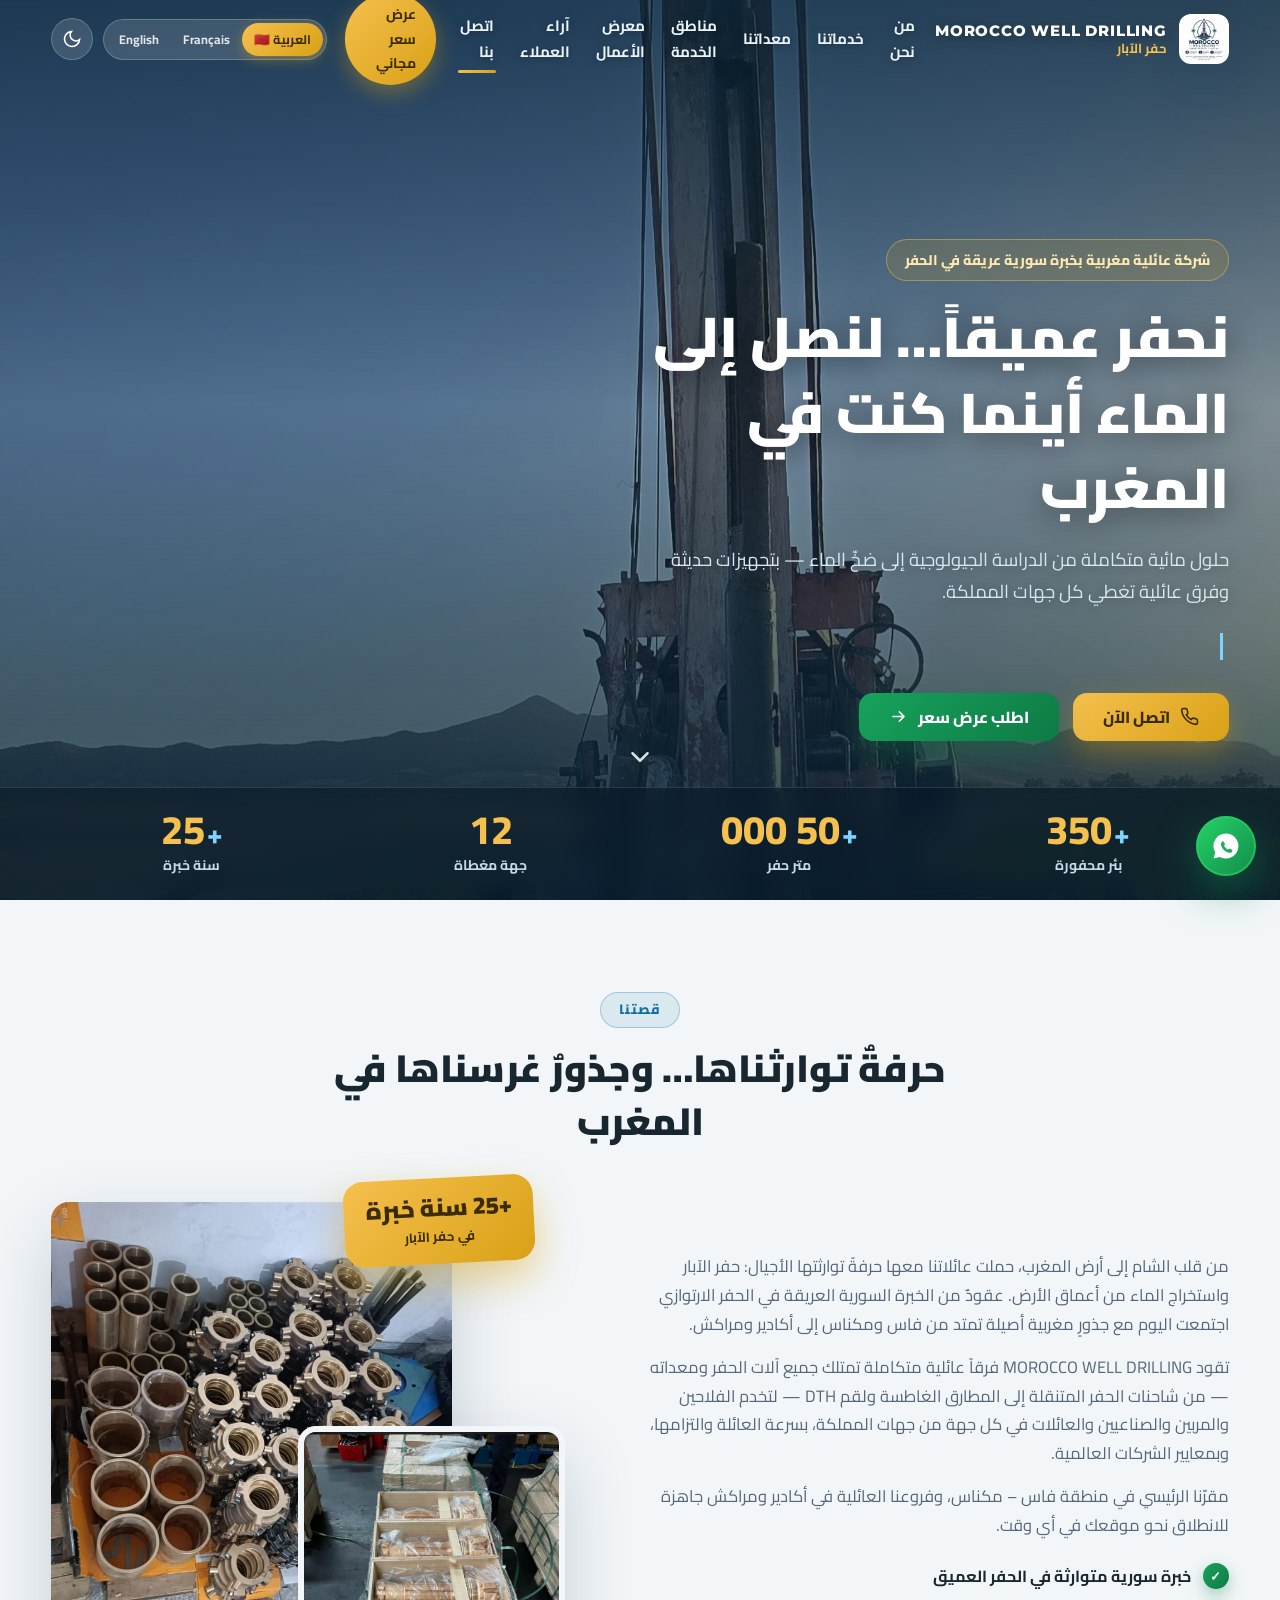
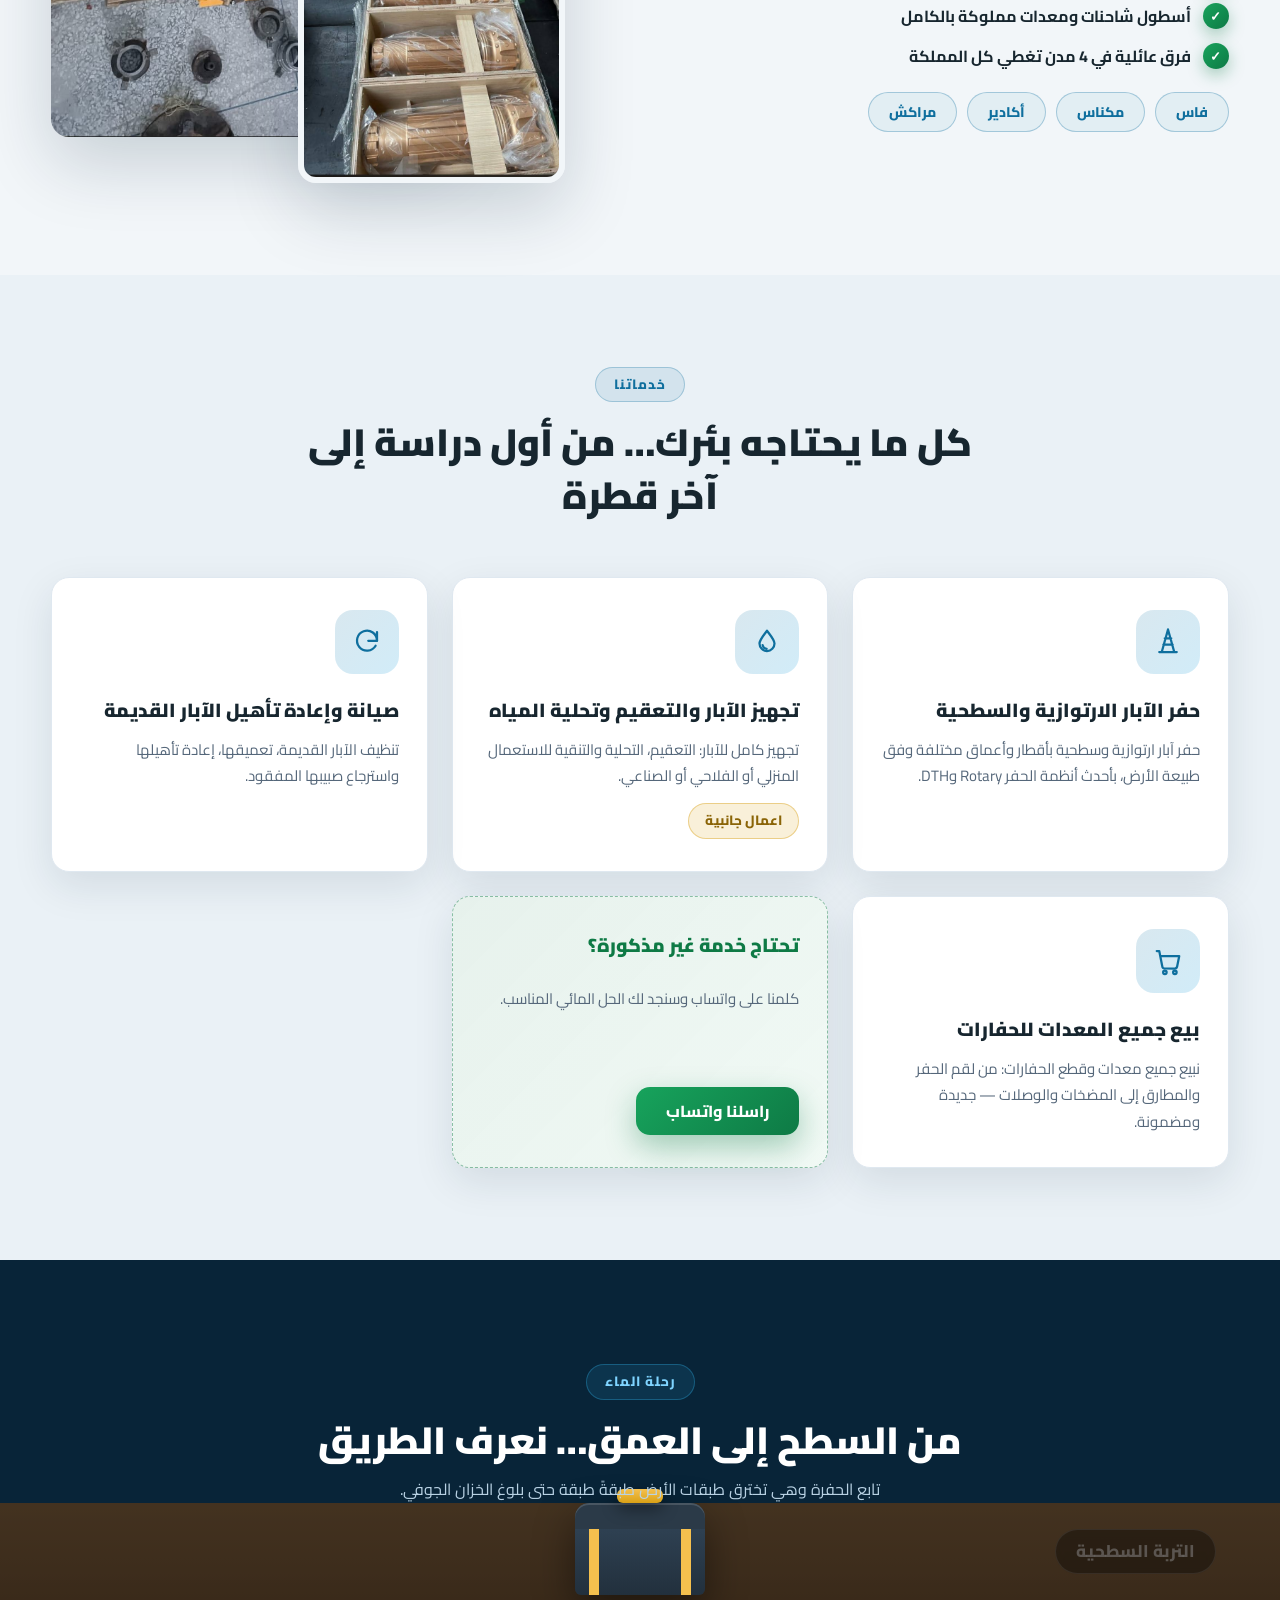
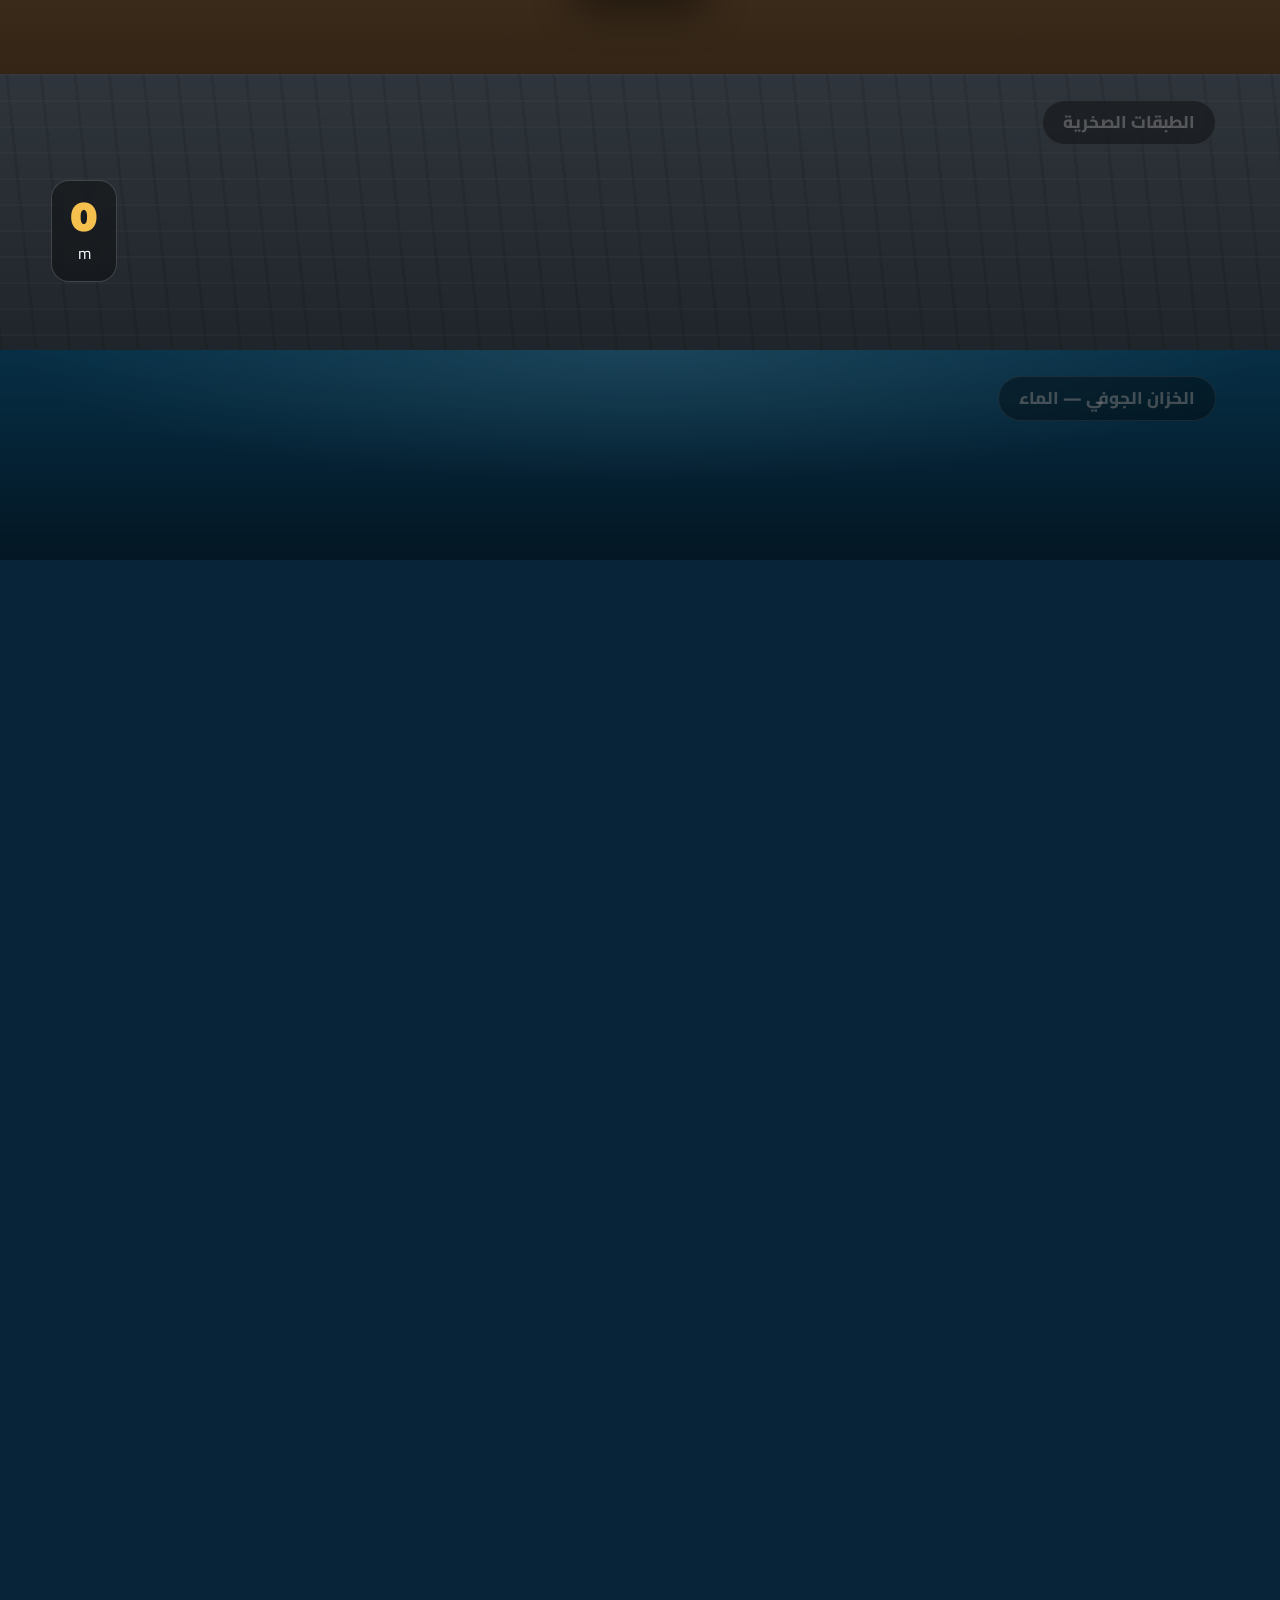
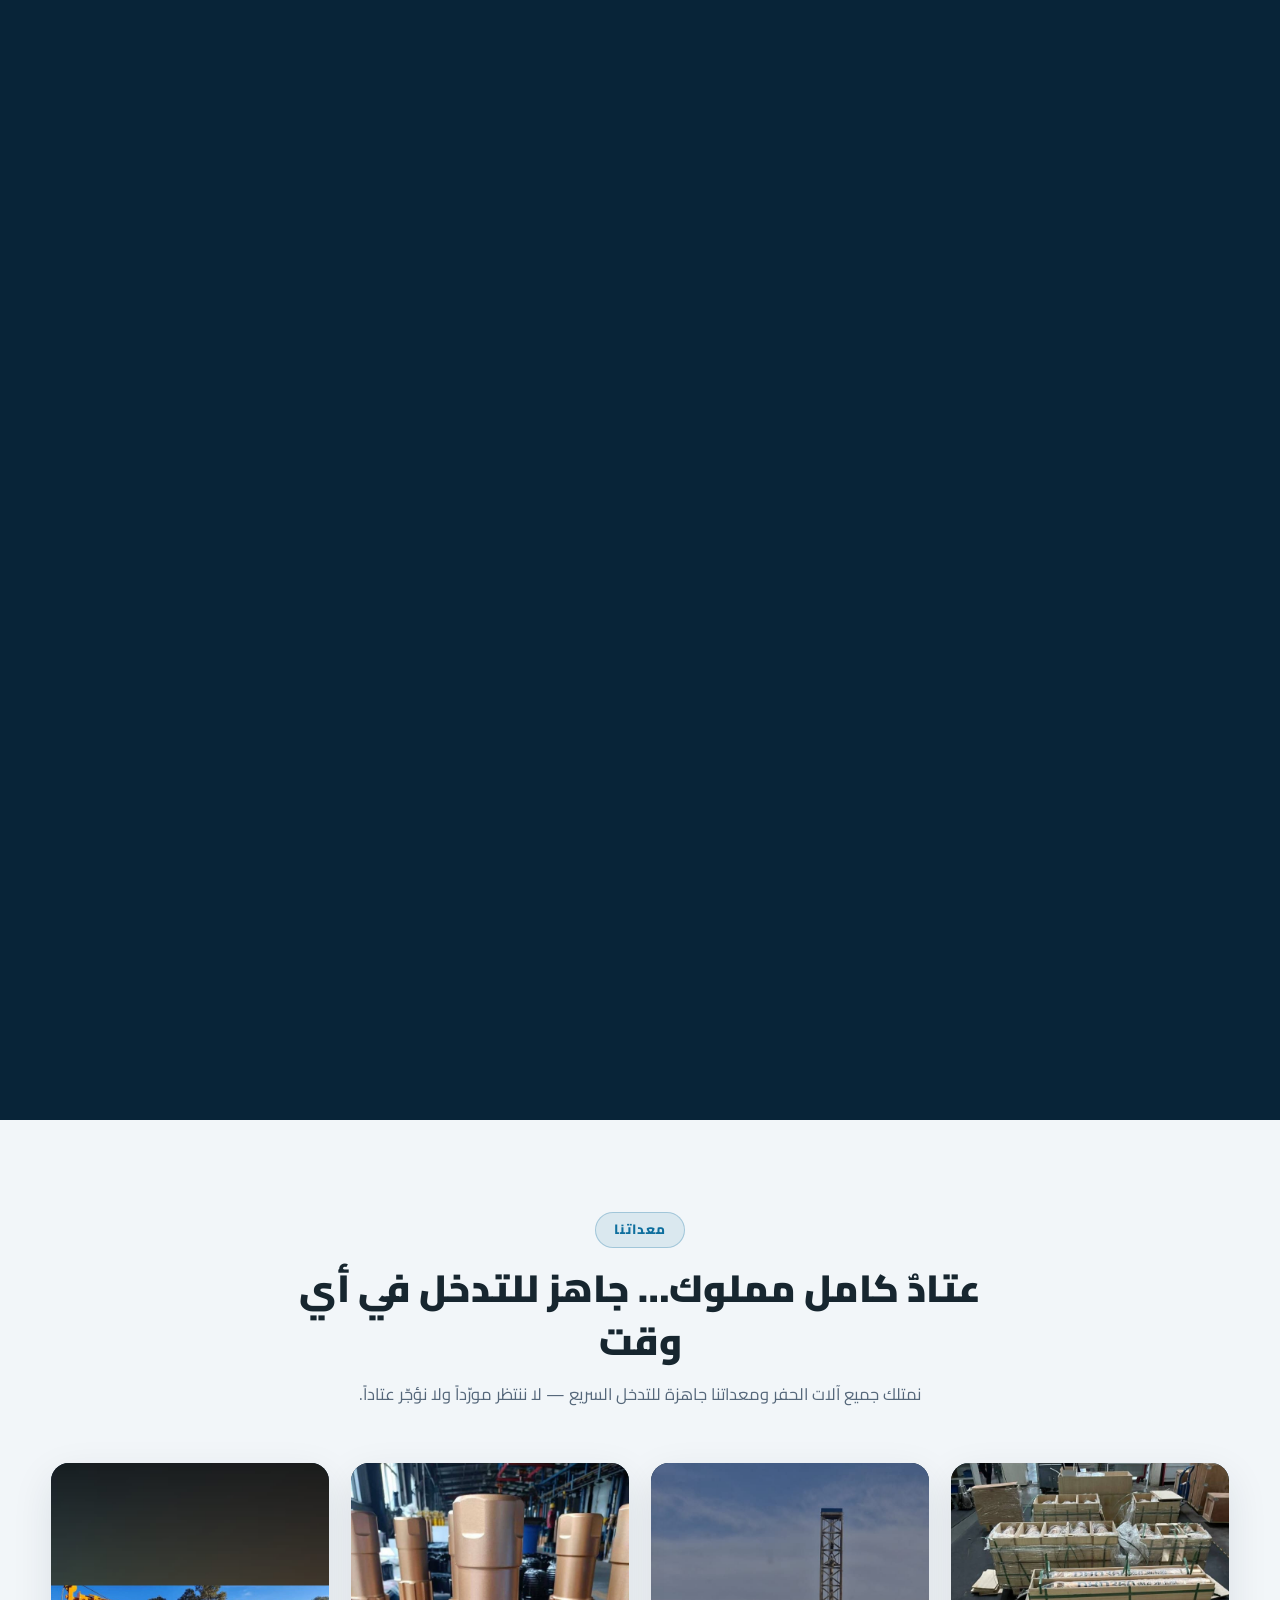
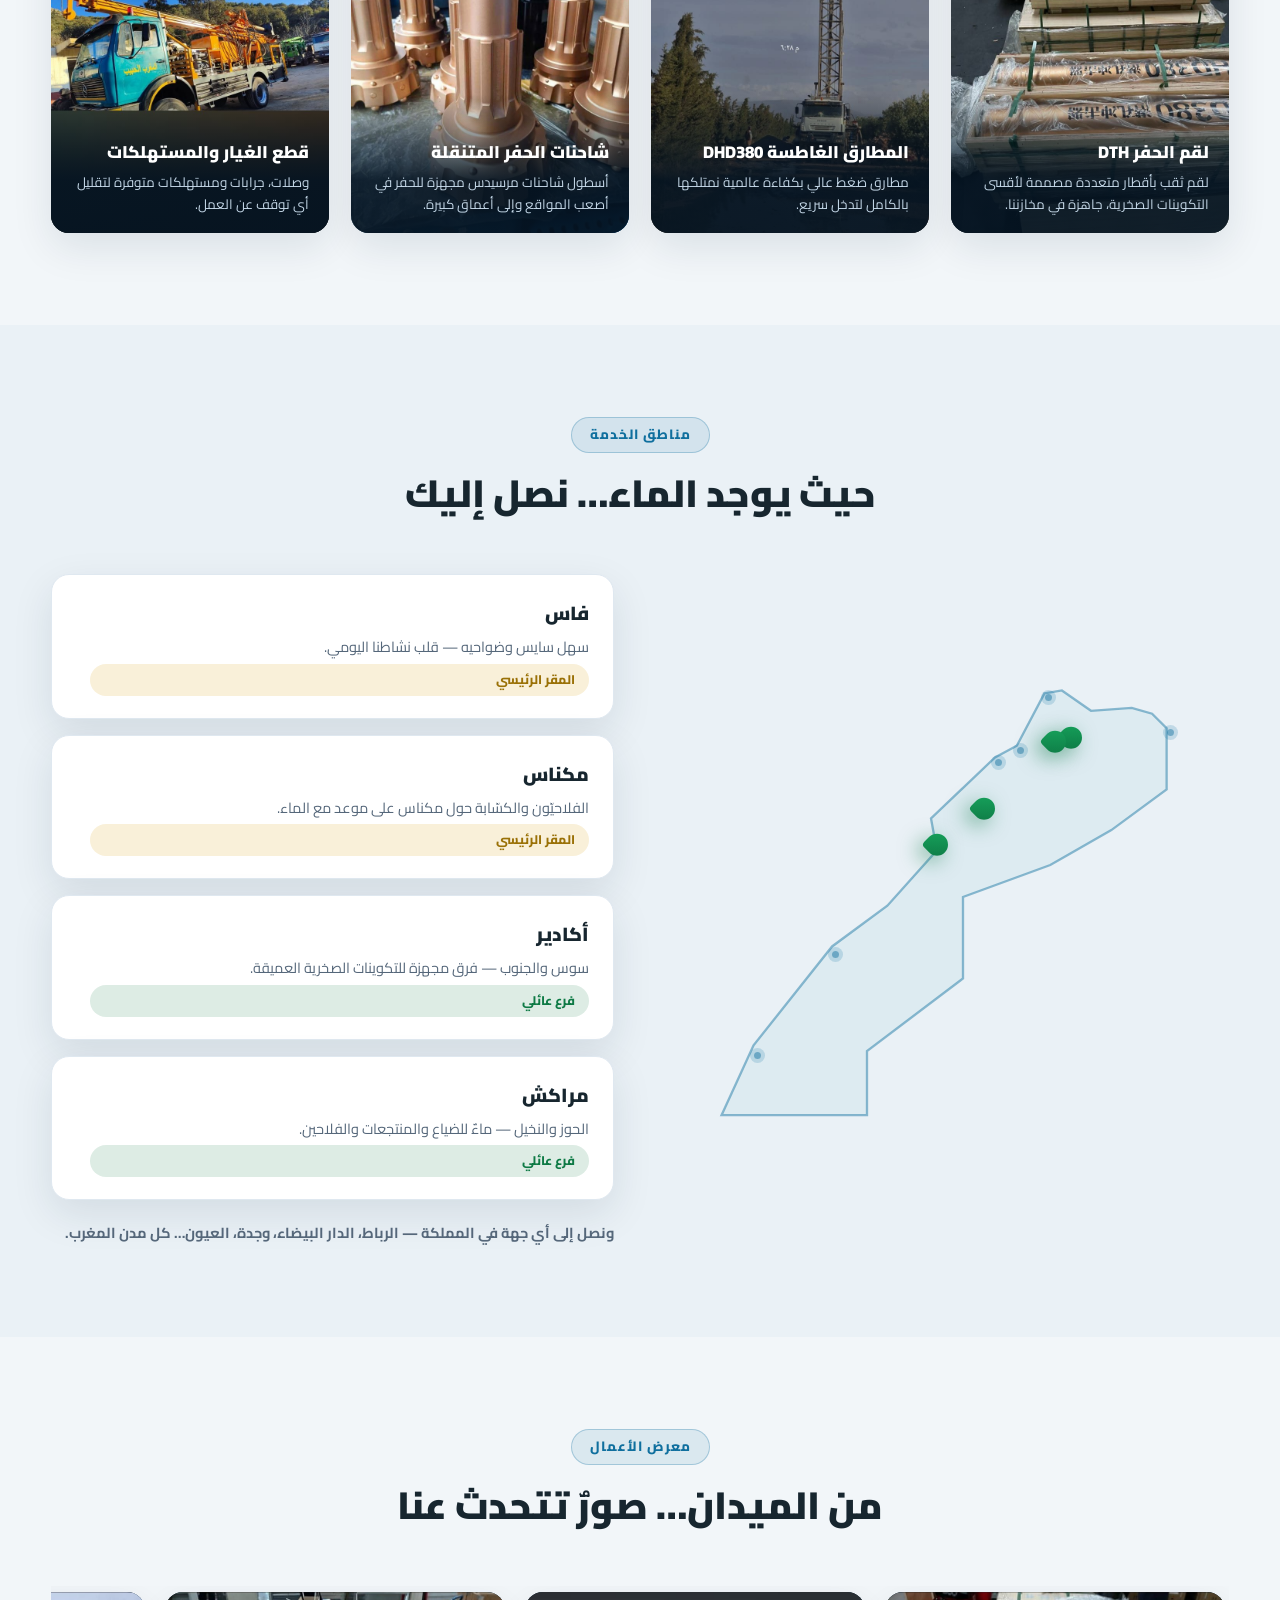
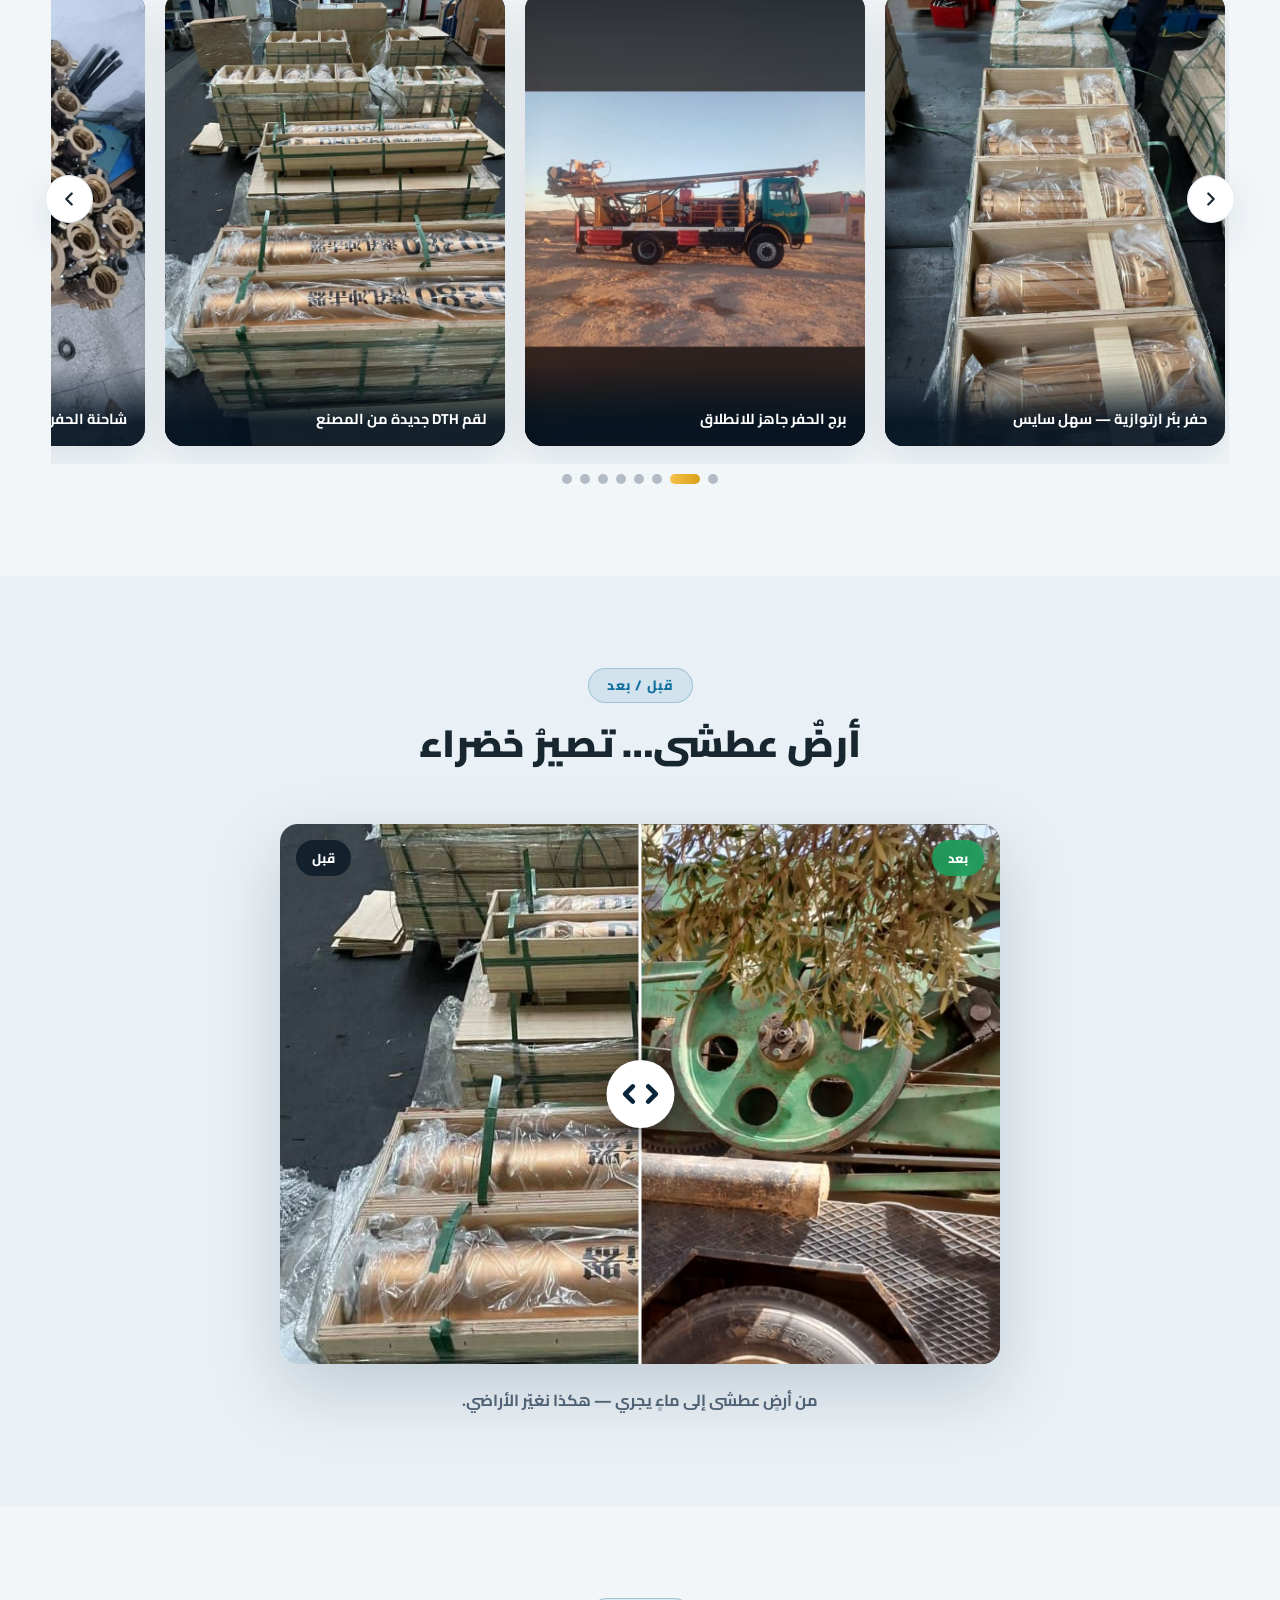
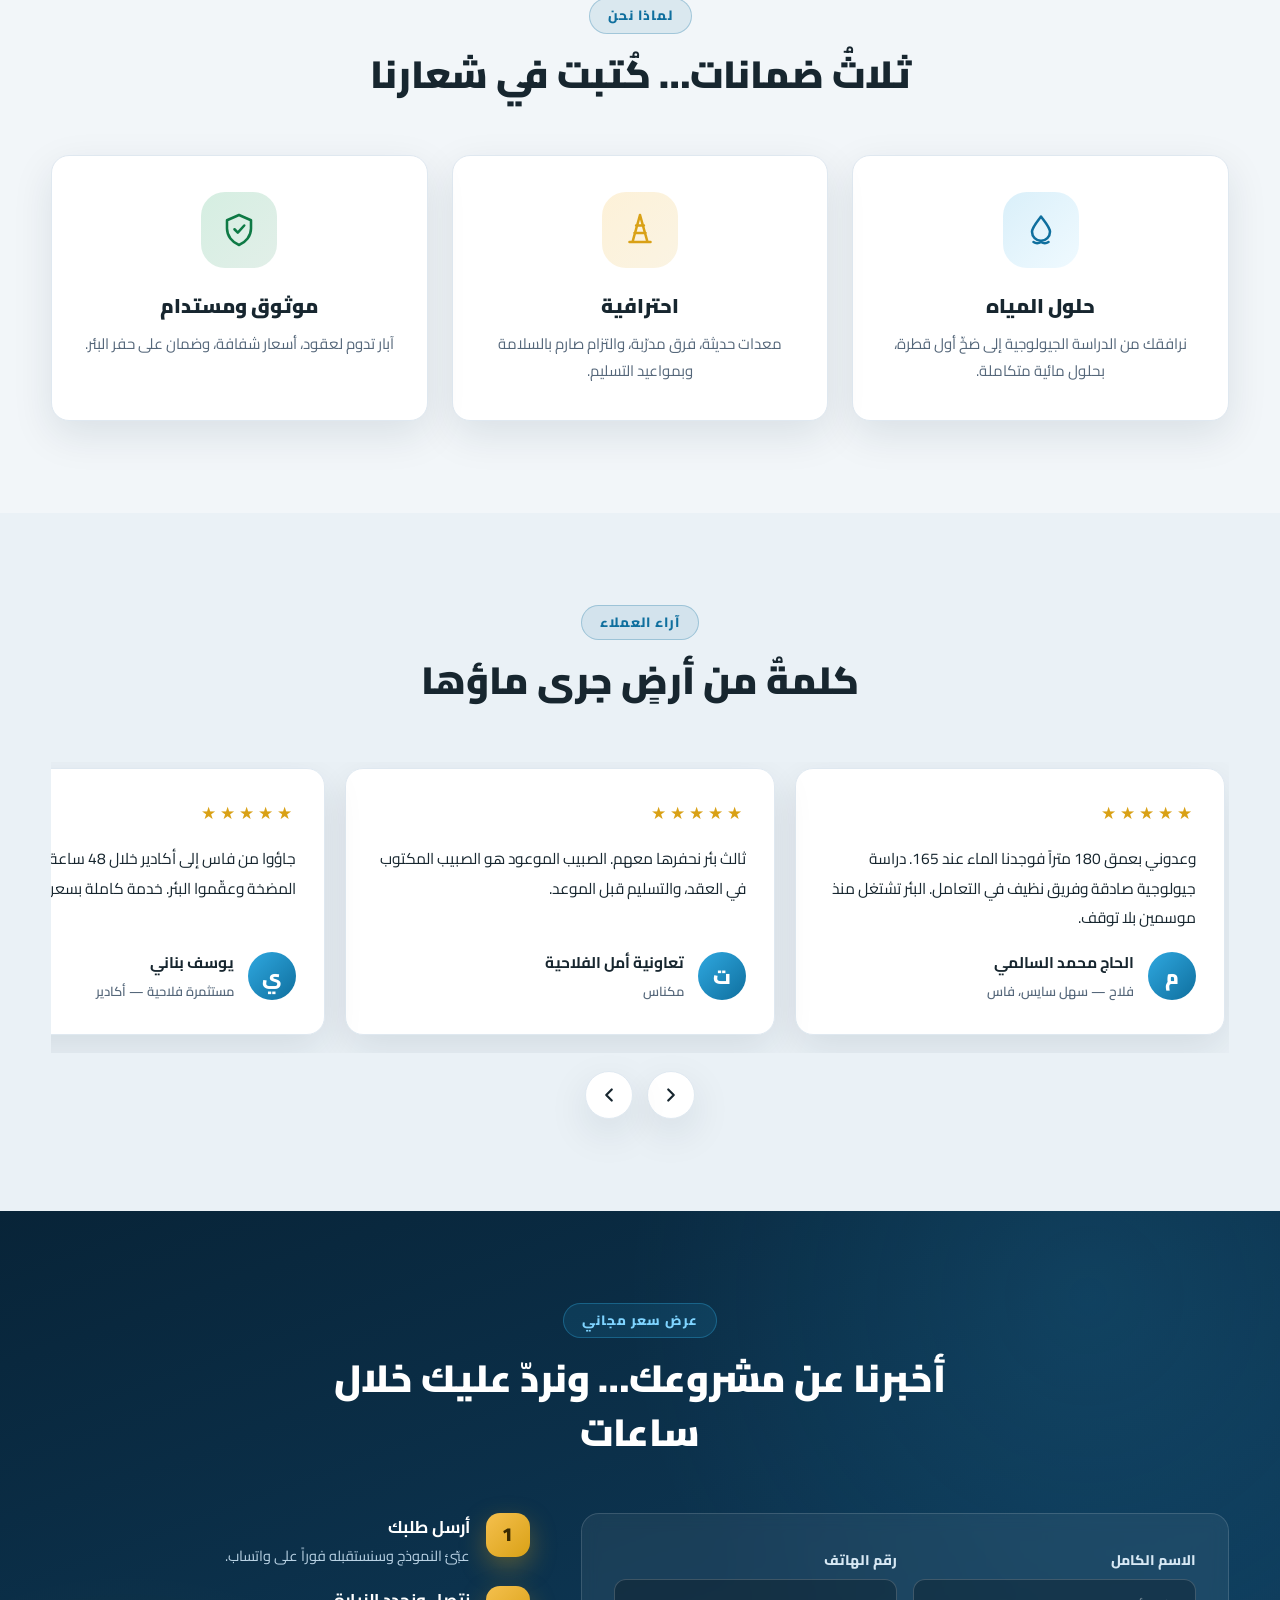
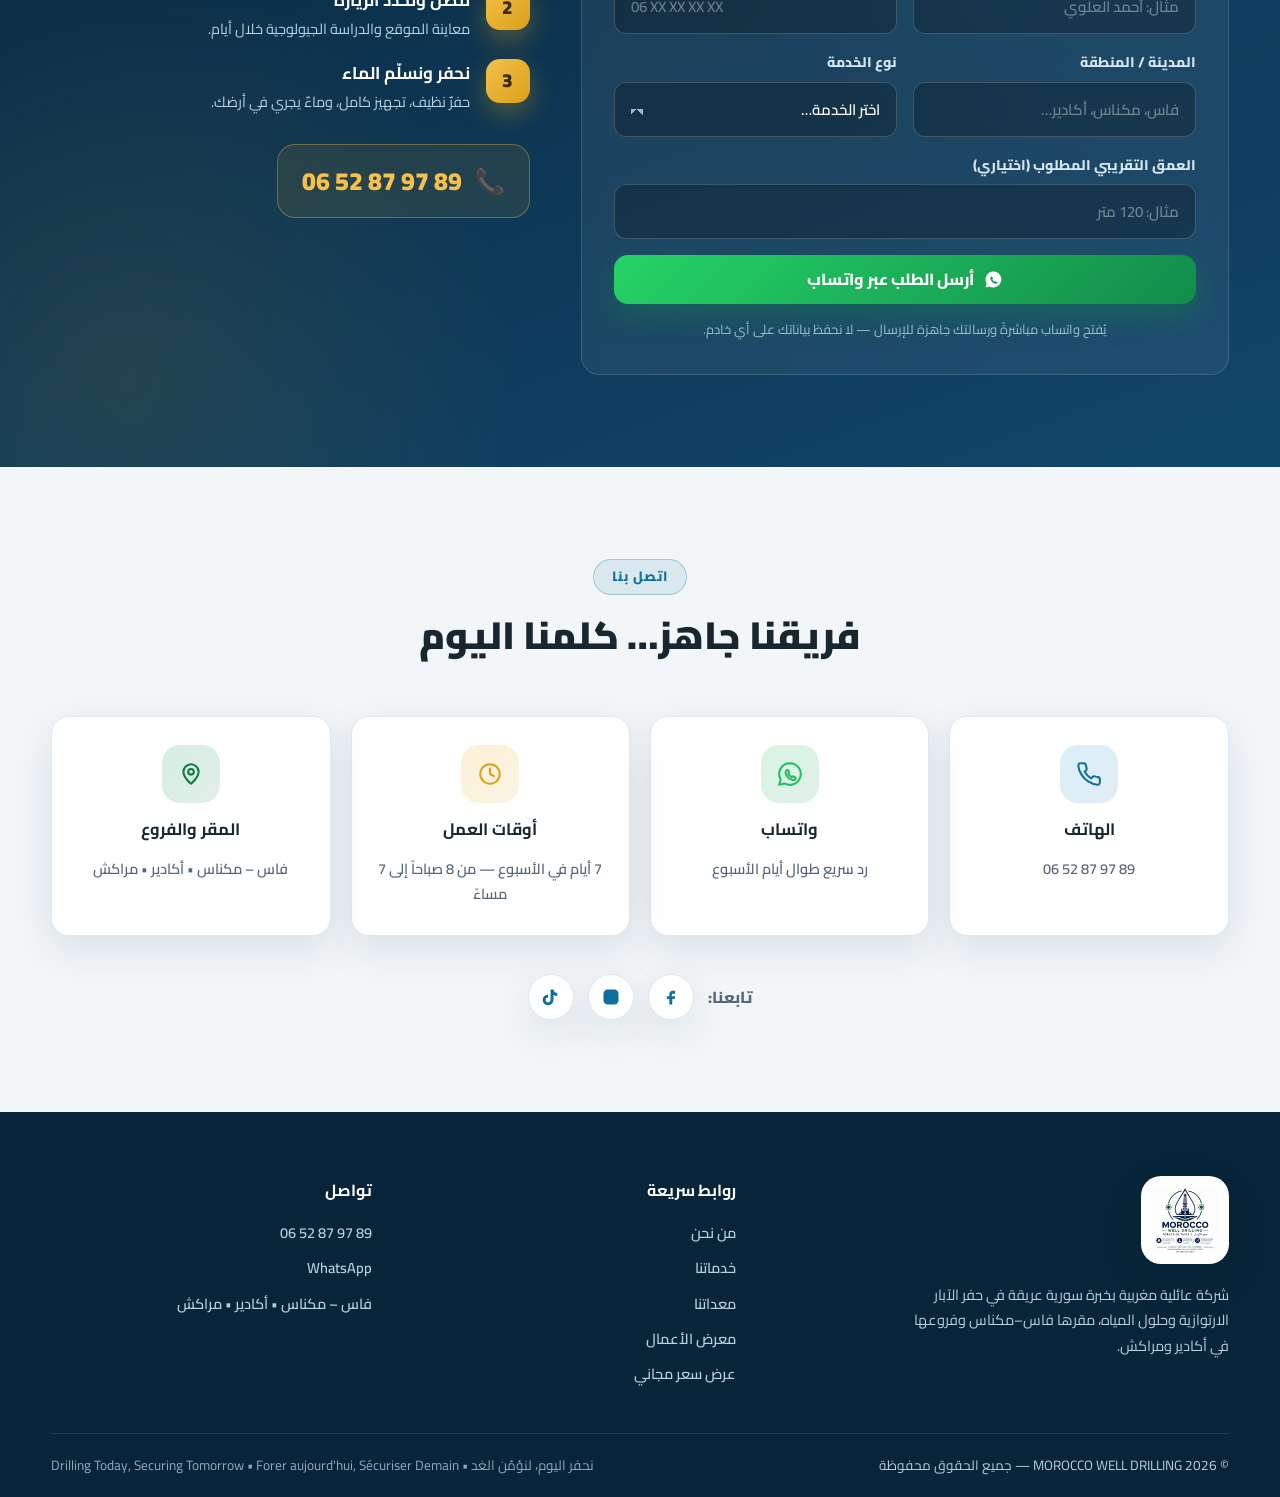
==== commit fd76371a: "Edit services section per owner request - Remove service cards: geological studies (svc2), submersib" ====
--- a/index.html
+++ b/index.html
@@ -132,24 +132,20 @@
         <p data-i18n="svc1.d">حفر آبار ارتوازية وسطحية بأقطار وأعماق مختلفة وفق طبيعة الأرض، بأحدث أنظمة الحفر Rotary وDTH.</p>
       </article>
       <article class="svc-card reveal">
-        <div class="svc-ico"><svg viewBox="0 0 24 24"><circle cx="10.5" cy="10.5" r="6.5"/><path d="M15.5 15.5 21 21M10.5 7.5c-1.7 2.2-2.5 3.6-2.5 4.7a2.5 2.5 0 0 0 5 0c0-1.1-.8-2.5-2.5-4.7Z"/></svg></div>
-        <h3 data-i18n="svc2.t">الدراسات الجيولوجية وتحديد مواقع المياه</h3>
-        <p data-i18n="svc2.d">تحديد مواقع المياه ودراسة الطبقات قبل الحفر لضمان أعلى نسبة نجاح وأفضل عمق.</p>
-      </article>
-      <article class="svc-card reveal">
-        <div class="svc-ico"><svg viewBox="0 0 24 24"><circle cx="12" cy="12" r="3"/><path d="M12 2v3M12 19v3M4.5 5.5 6.6 7.6M17.4 17.4l2.1 2.1M2 12h3M19 12h3M4.5 18.5l2.1-2.1M17.4 6.6l2.1-2.1"/></svg></div>
-        <h3 data-i18n="svc3.t">تركيب وصيانة المضخات الغاطسة</h3>
-        <p data-i18n="svc3.d">توريد وتركيب وصيانة المضخات الغاطسة بأنواعها مع لوحات التحكم والكابلات.</p>
-      </article>
-      <article class="svc-card reveal">
         <div class="svc-ico"><svg viewBox="0 0 24 24"><path d="M12 3c-3 4-6 7.4-6 10.2A6 6 0 0 0 18 13.2C18 10.4 15 7 12 3Z"/><path d="M8.5 14.5c.3 1.6 1.6 2.8 3.2 3"/></svg></div>
         <h3 data-i18n="svc4.t">تجهيز الآبار والتعقيم وتحلية المياه</h3>
         <p data-i18n="svc4.d">تجهيز كامل للآبار: التعقيم، التحلية والتنقية للاستعمال المنزلي أو الفلاحي أو الصناعي.</p>
+        <span class="svc-chip" data-i18n="svc4.extra">اعمال جانبية</span>
       </article>
       <article class="svc-card reveal">
         <div class="svc-ico"><svg viewBox="0 0 24 24"><path d="M20 11A8 8 0 1 0 18.9 15"/><path d="M20 4v7h-7"/></svg></div>
         <h3 data-i18n="svc5.t">صيانة وإعادة تأهيل الآبار القديمة</h3>
         <p data-i18n="svc5.d">تنظيف الآبار القديمة، تعميقها، إعادة تأهيلها واسترجاع صبيبها المفقود.</p>
+      </article>
+      <article class="svc-card reveal">
+        <div class="svc-ico"><svg viewBox="0 0 24 24"><path d="M3 4h2l2.4 12.2a2 2 0 0 0 2 1.8h7.9a2 2 0 0 0 2-1.6L21 8H6"/><circle cx="9.5" cy="21" r="1.4"/><circle cx="17.5" cy="21" r="1.4"/></svg></div>
+        <h3 data-i18n="svc6.t">بيع جميع المعدات للحفارات</h3>
+        <p data-i18n="svc6.d">نبيع جميع معدات وقطع الحفارات: من لقم الحفر والمطارق إلى المضخات والوصلات — جديدة ومضمونة.</p>
       </article>
       <article class="svc-card cta-card reveal">
         <h3 data-i18n="services.cta.t">تحتاج خدمة غير مذكورة؟</h3>
@@ -270,7 +266,7 @@
     <div class="why-grid">
       <article class="why-card reveal"><div class="why-ico w1"><svg viewBox="0 0 24 24"><path d="M12 3c-3 4-6 7.4-6 10.2A6 6 0 0 0 18 13.2C18 10.4 15 7 12 3Z"/><path d="M7 20c1.5 1 3.4 1 5 0 1.6 1 3.5 1 5 0"/></svg></div><h3 data-i18n="why1.t">حلول المياه</h3><p data-i18n="why1.d">نرافقك من الدراسة الجيولوجية إلى ضخّ أول قطرة، بحلول مائية متكاملة.</p></article>
       <article class="why-card reveal"><div class="why-ico w2"><svg viewBox="0 0 24 24"><path d="M12 2 7 20M12 2l5 18M9.4 9h5.2M8.3 14h7.4M5 20h14"/></svg></div><h3 data-i18n="why2.t">احترافية</h3><p data-i18n="why2.d">معدات حديثة، فرق مدرّبة، والتزام صارم بالسلامة وبمواعيد التسليم.</p></article>
-      <article class="why-card reveal"><div class="why-ico w3"><svg viewBox="0 0 24 24"><path d="M12 2 4 5.5V11c0 5 3.4 9.3 8 11 4.6-1.7 8-6 8-11V5.5L12 2Z"/><path d="M9 11.5l2.2 2.3L15.5 9"/></svg></div><h3 data-i18n="why3.t">موثوق ومستدام</h3><p data-i18n="why3.d">آبار تدوم لعقود، أسعار شفافة، وضمان على الأشغال.</p></article>
+      <article class="why-card reveal"><div class="why-ico w3"><svg viewBox="0 0 24 24"><path d="M12 2 4 5.5V11c0 5 3.4 9.3 8 11 4.6-1.7 8-6 8-11V5.5L12 2Z"/><path d="M9 11.5l2.2 2.3L15.5 9"/></svg></div><h3 data-i18n="why3.t">موثوق ومستدام</h3><p data-i18n="why3.d">آبار تدوم لعقود، أسعار شفافة، وضمان على حفر البئر.</p></article>
     </div>
   </div>
 </section>
@@ -307,10 +303,9 @@
             <select id="qService" required>
               <option value="" data-i18n="form.service.ph">اختر الخدمة…</option>
               <option data-i18n="svc1.t">حفر الآبار الارتوازية والسطحية</option>
-              <option data-i18n="svc2.t">الدراسات الجيولوجية وتحديد مواقع المياه</option>
-              <option data-i18n="svc3.t">تركيب وصيانة المضخات الغاطسة</option>
               <option data-i18n="svc4.t">تجهيز الآبار والتعقيم وتحلية المياه</option>
               <option data-i18n="svc5.t">صيانة وإعادة تأهيل الآبار القديمة</option>
+              <option data-i18n="svc6.t">بيع جميع المعدات للحفارات</option>
             </select></div>
         </div>
         <div class="f-field"><label for="qDepth" data-i18n="form.depth">العمق التقريبي المطلوب (اختياري)</label><input id="qDepth" type="text" data-i18n-ph="form.depth.ph" placeholder="مثال: 120 متر"></div>
--- a/css/style.css
+++ b/css/style.css
@@ -426,6 +426,15 @@
 .svc-ico svg { width: 30px; height: 30px; fill: none; stroke: var(--brand); stroke-width: 1.8; stroke-linecap: round; stroke-linejoin: round; }
 .svc-card h3 { font-size: 19px; font-weight: 900; margin-bottom: 10px; }
 .svc-card p { color: var(--muted); font-size: 15px; }
+.svc-chip {
+  display: inline-block; margin-top: 14px;
+  font-size: 13.5px; font-weight: 800;
+  color: #8a6407;
+  background: color-mix(in srgb, var(--gold) 16%, transparent);
+  border: 1px solid color-mix(in srgb, var(--gold) 42%, transparent);
+  padding: 5px 16px; border-radius: 999px;
+}
+[data-theme="dark"] .svc-chip { color: var(--gold-2); }
 .cta-card {
   background:
     linear-gradient(135deg, rgba(14, 122, 69, .1), rgba(23, 163, 92, .06)),
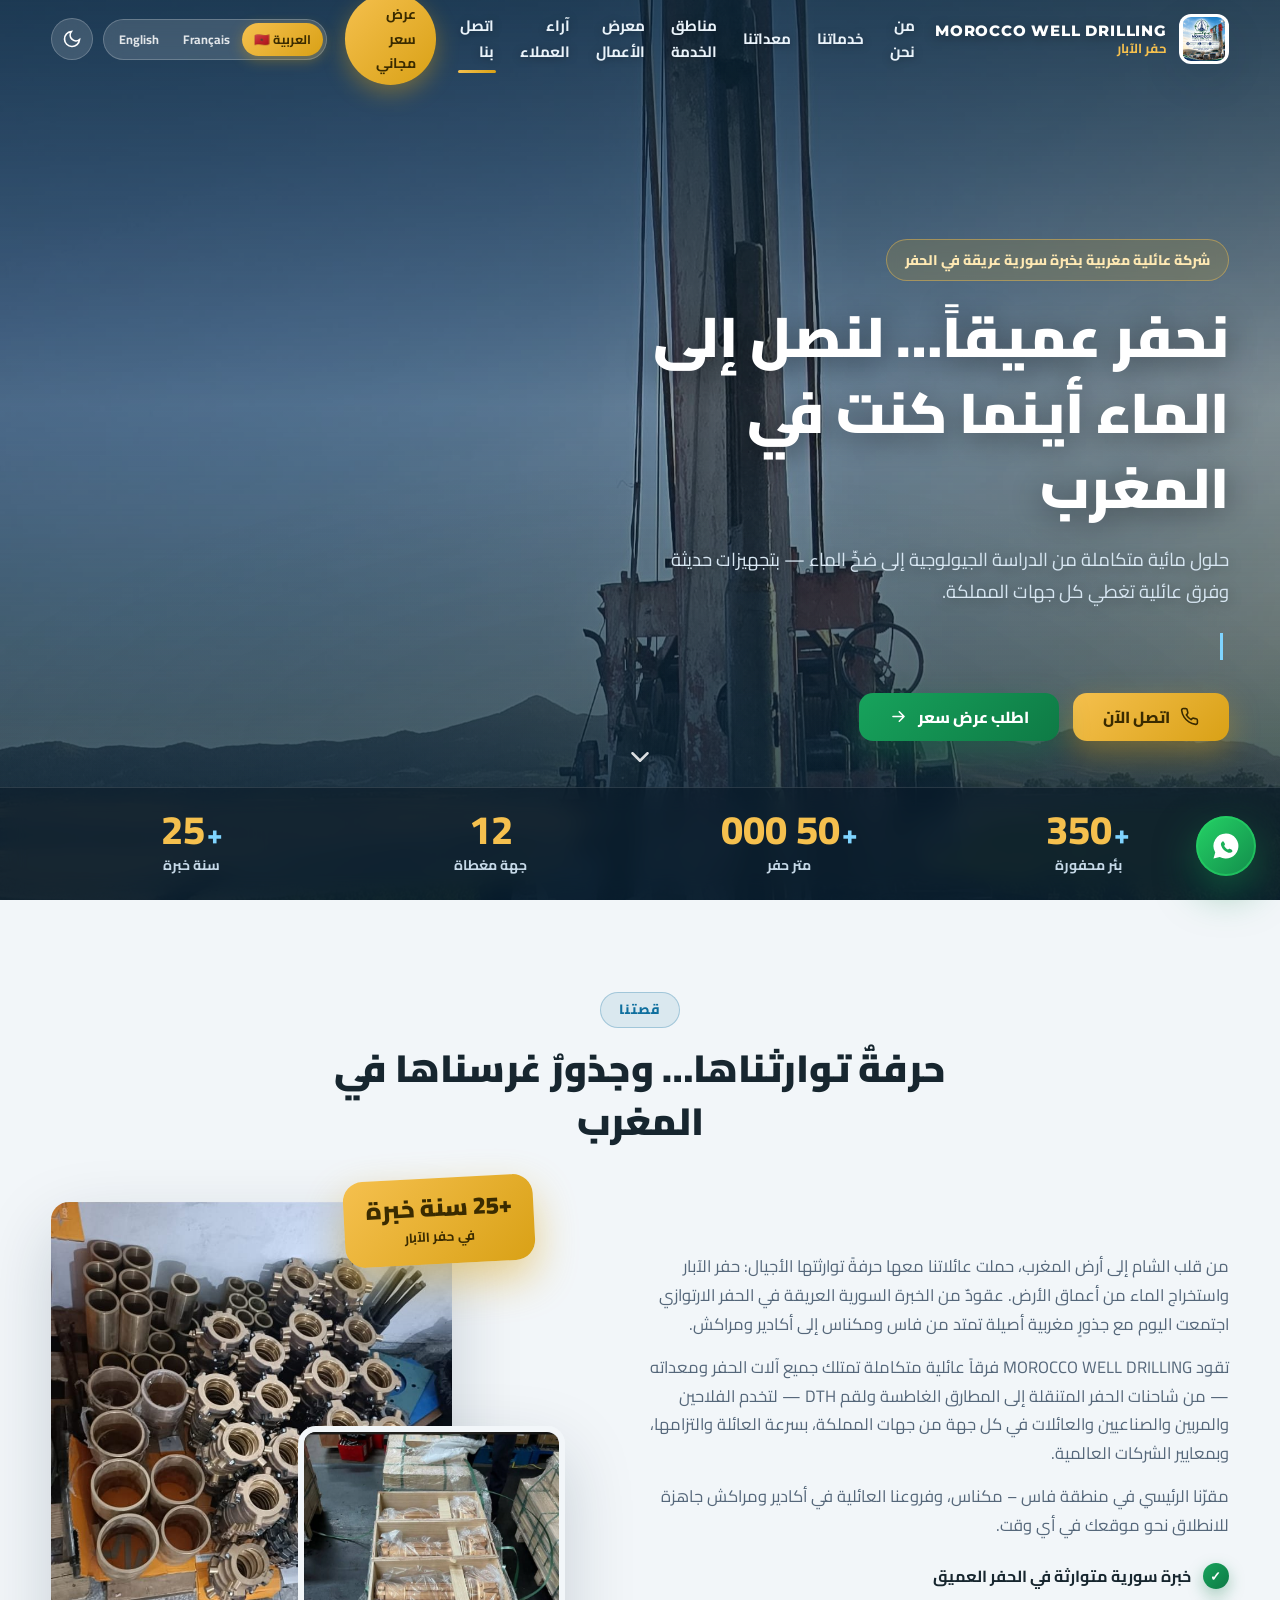
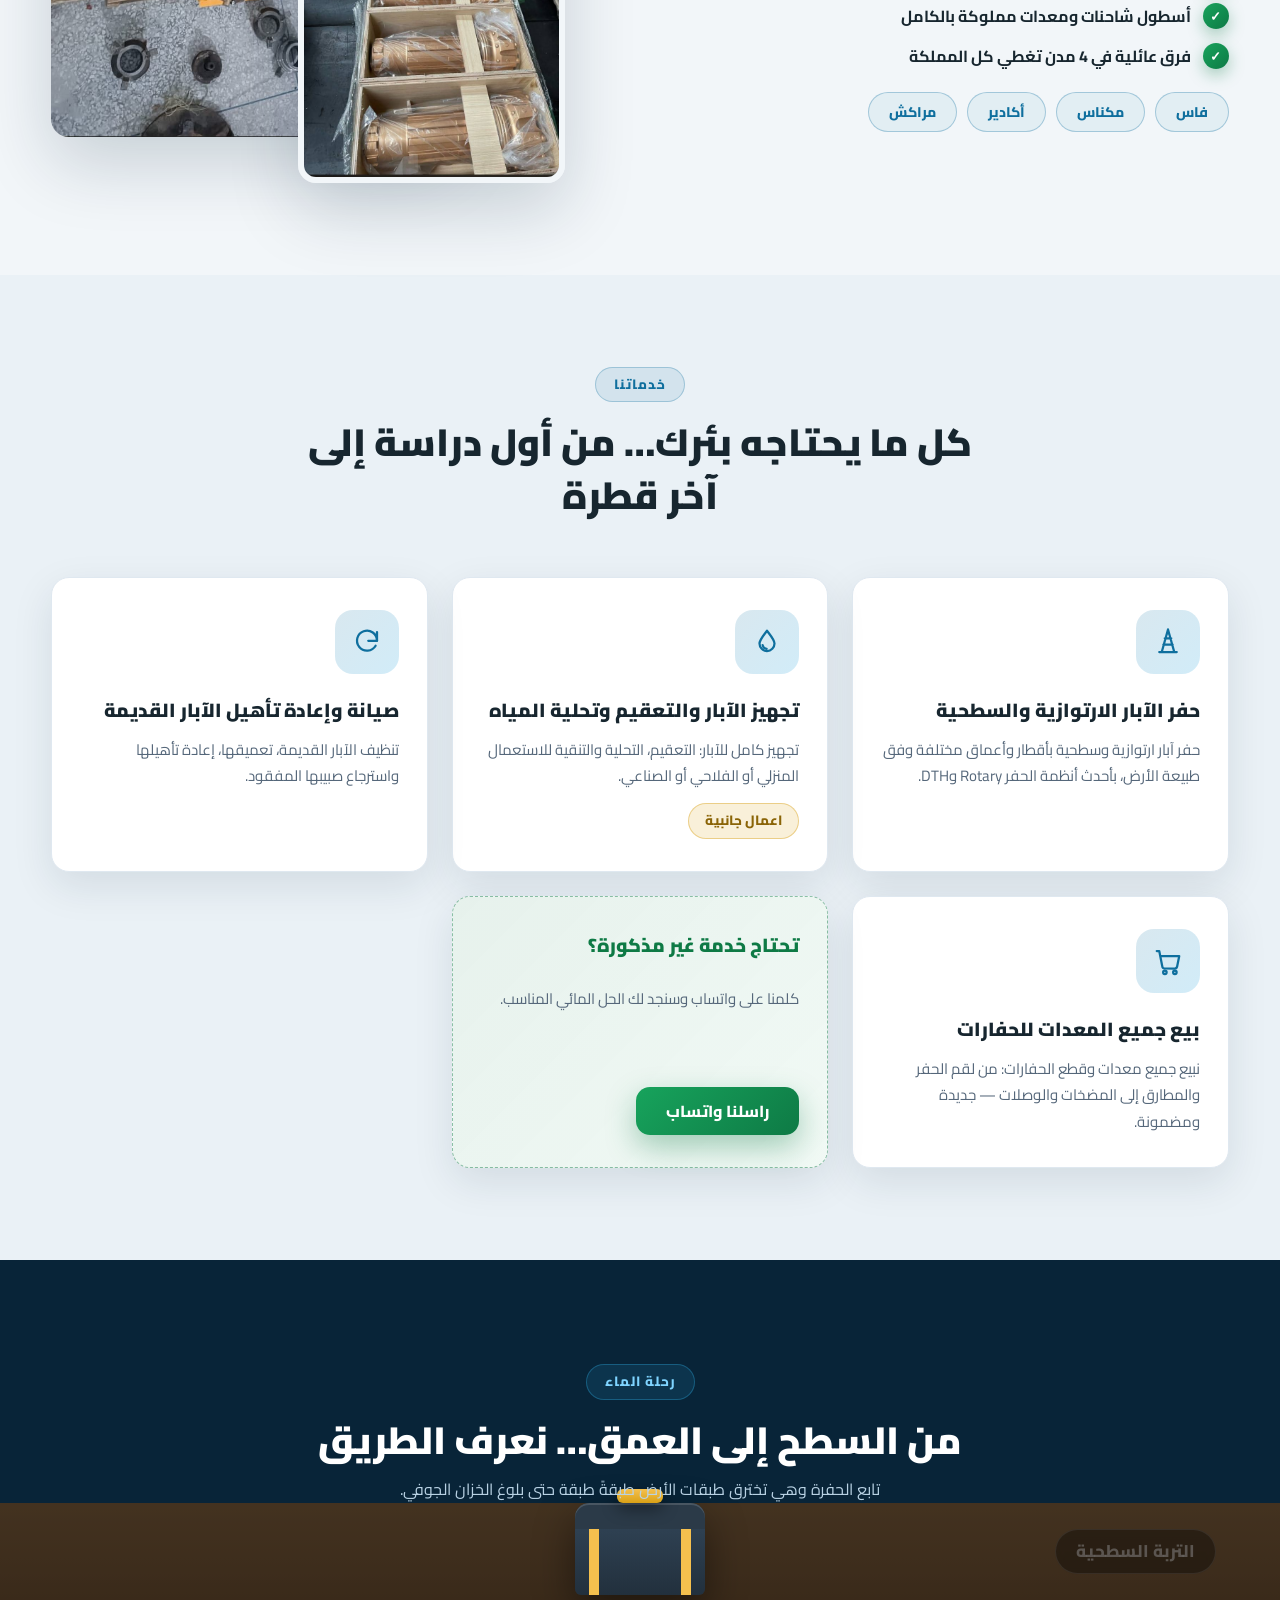
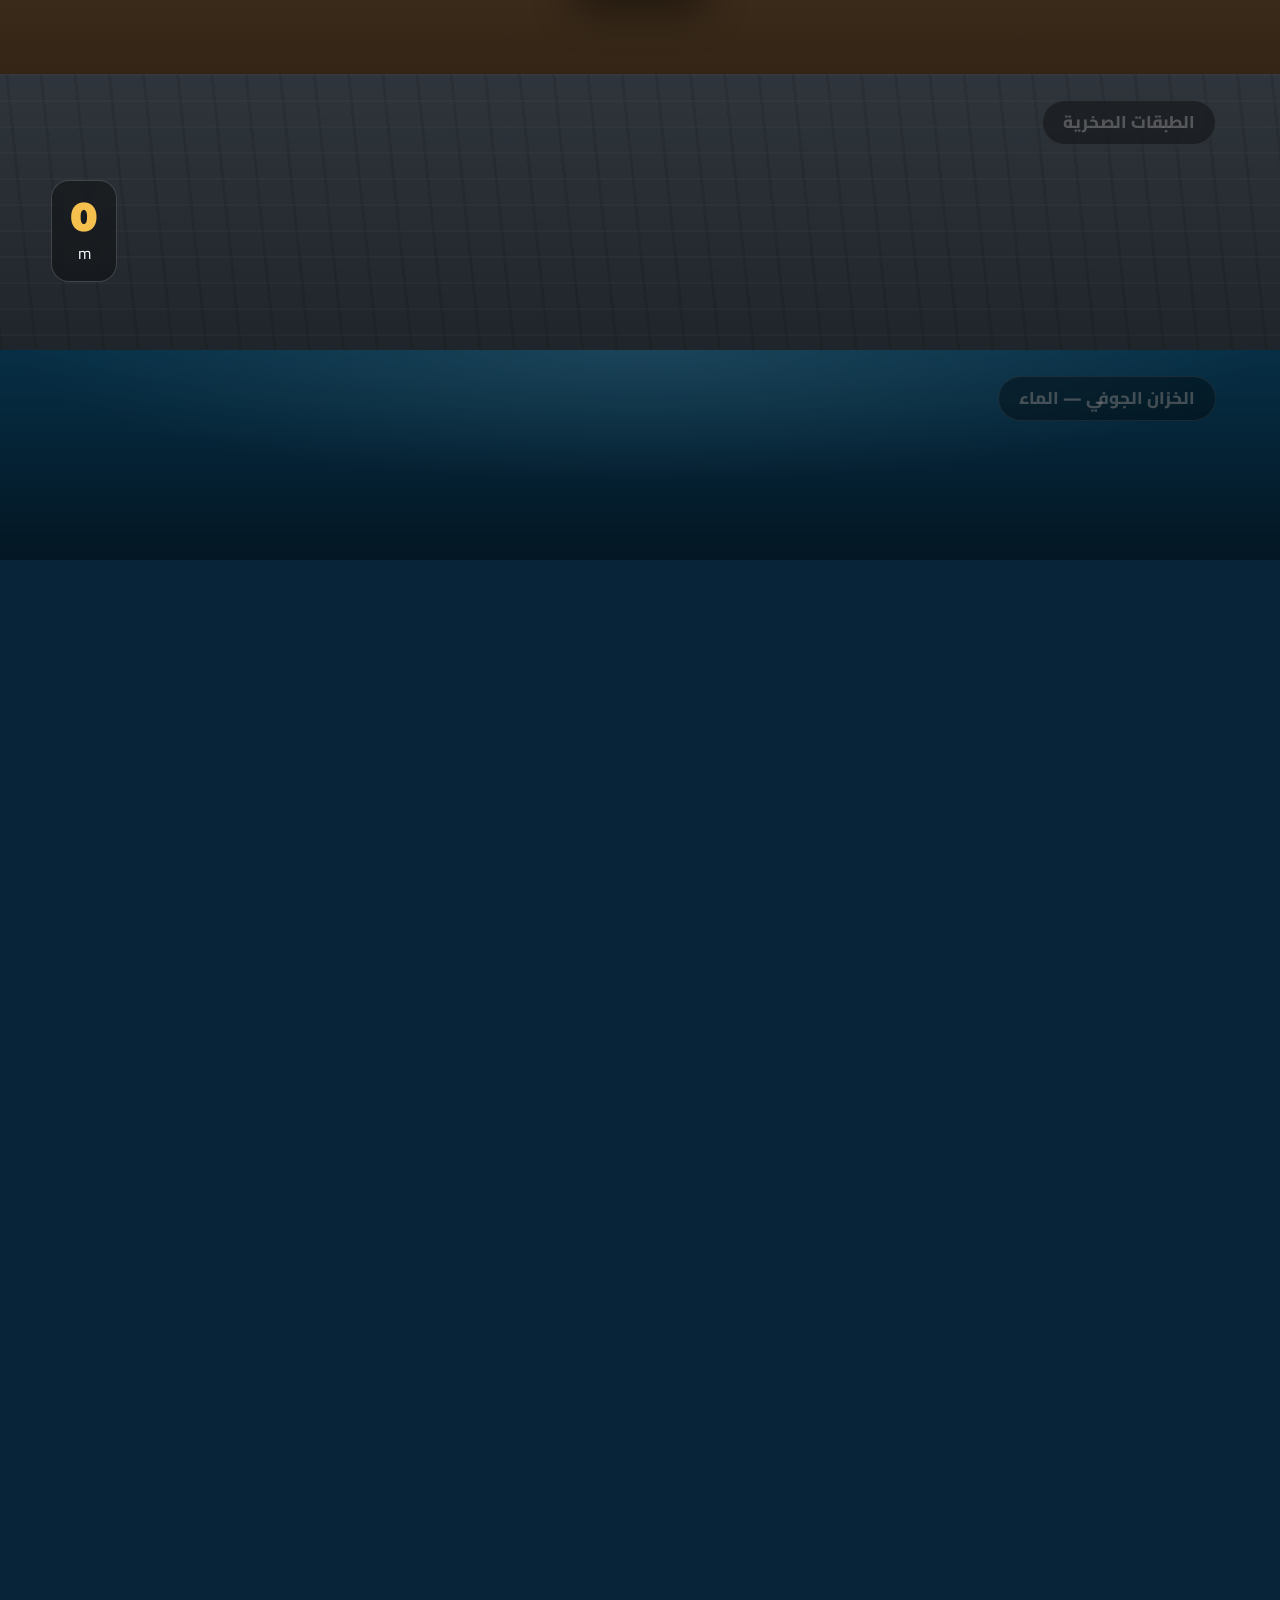
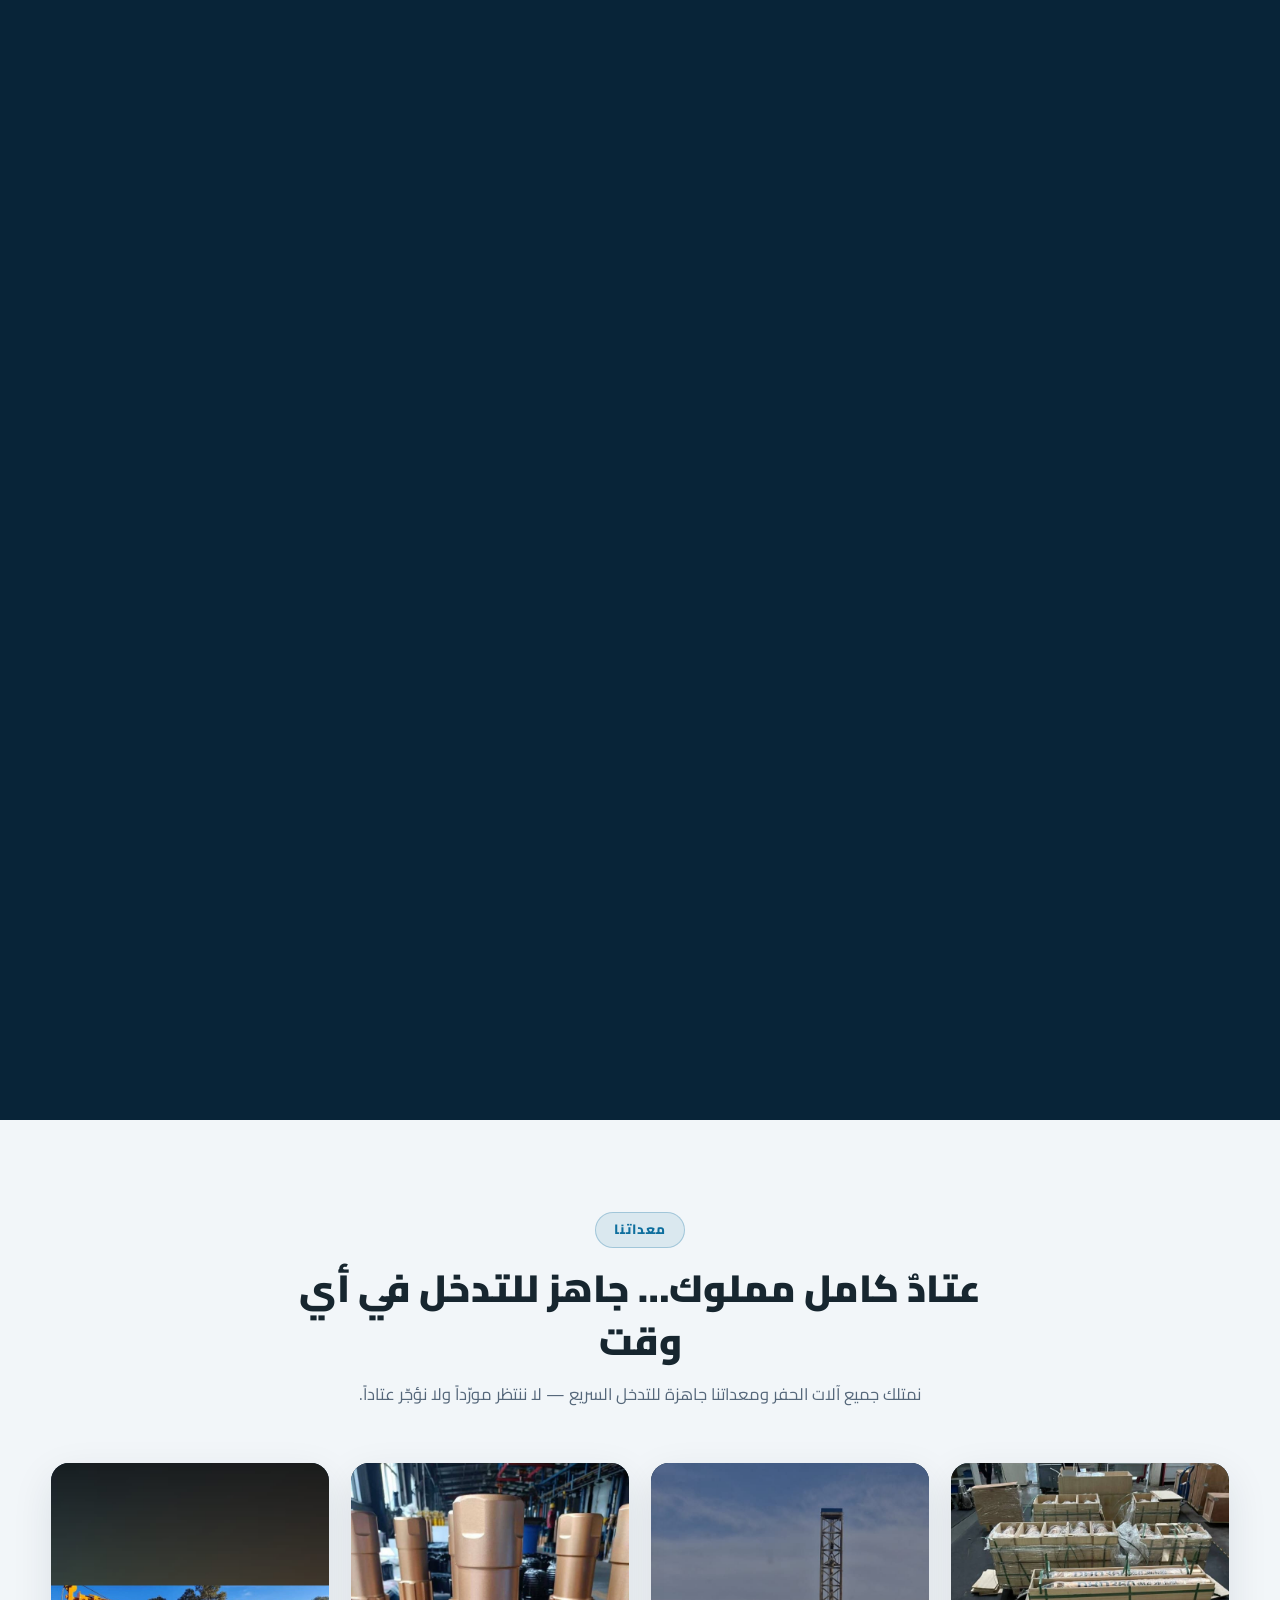
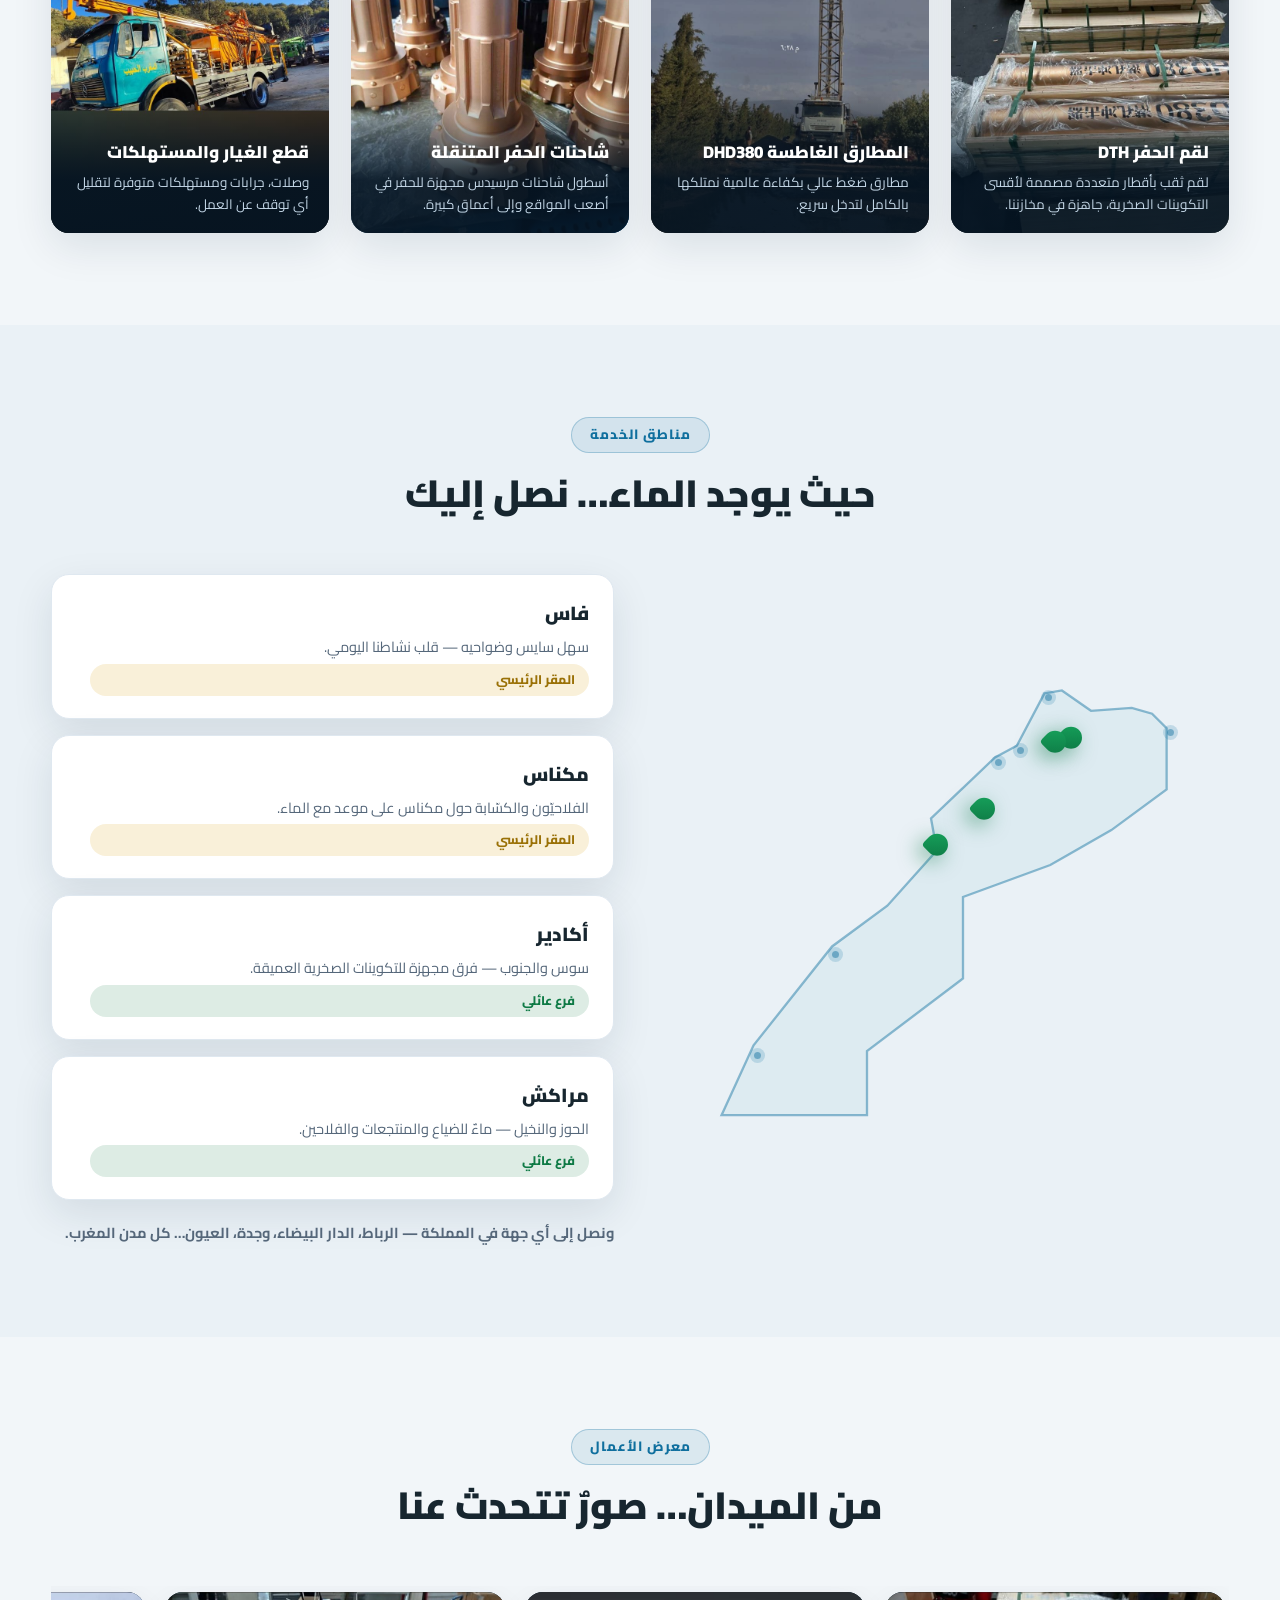
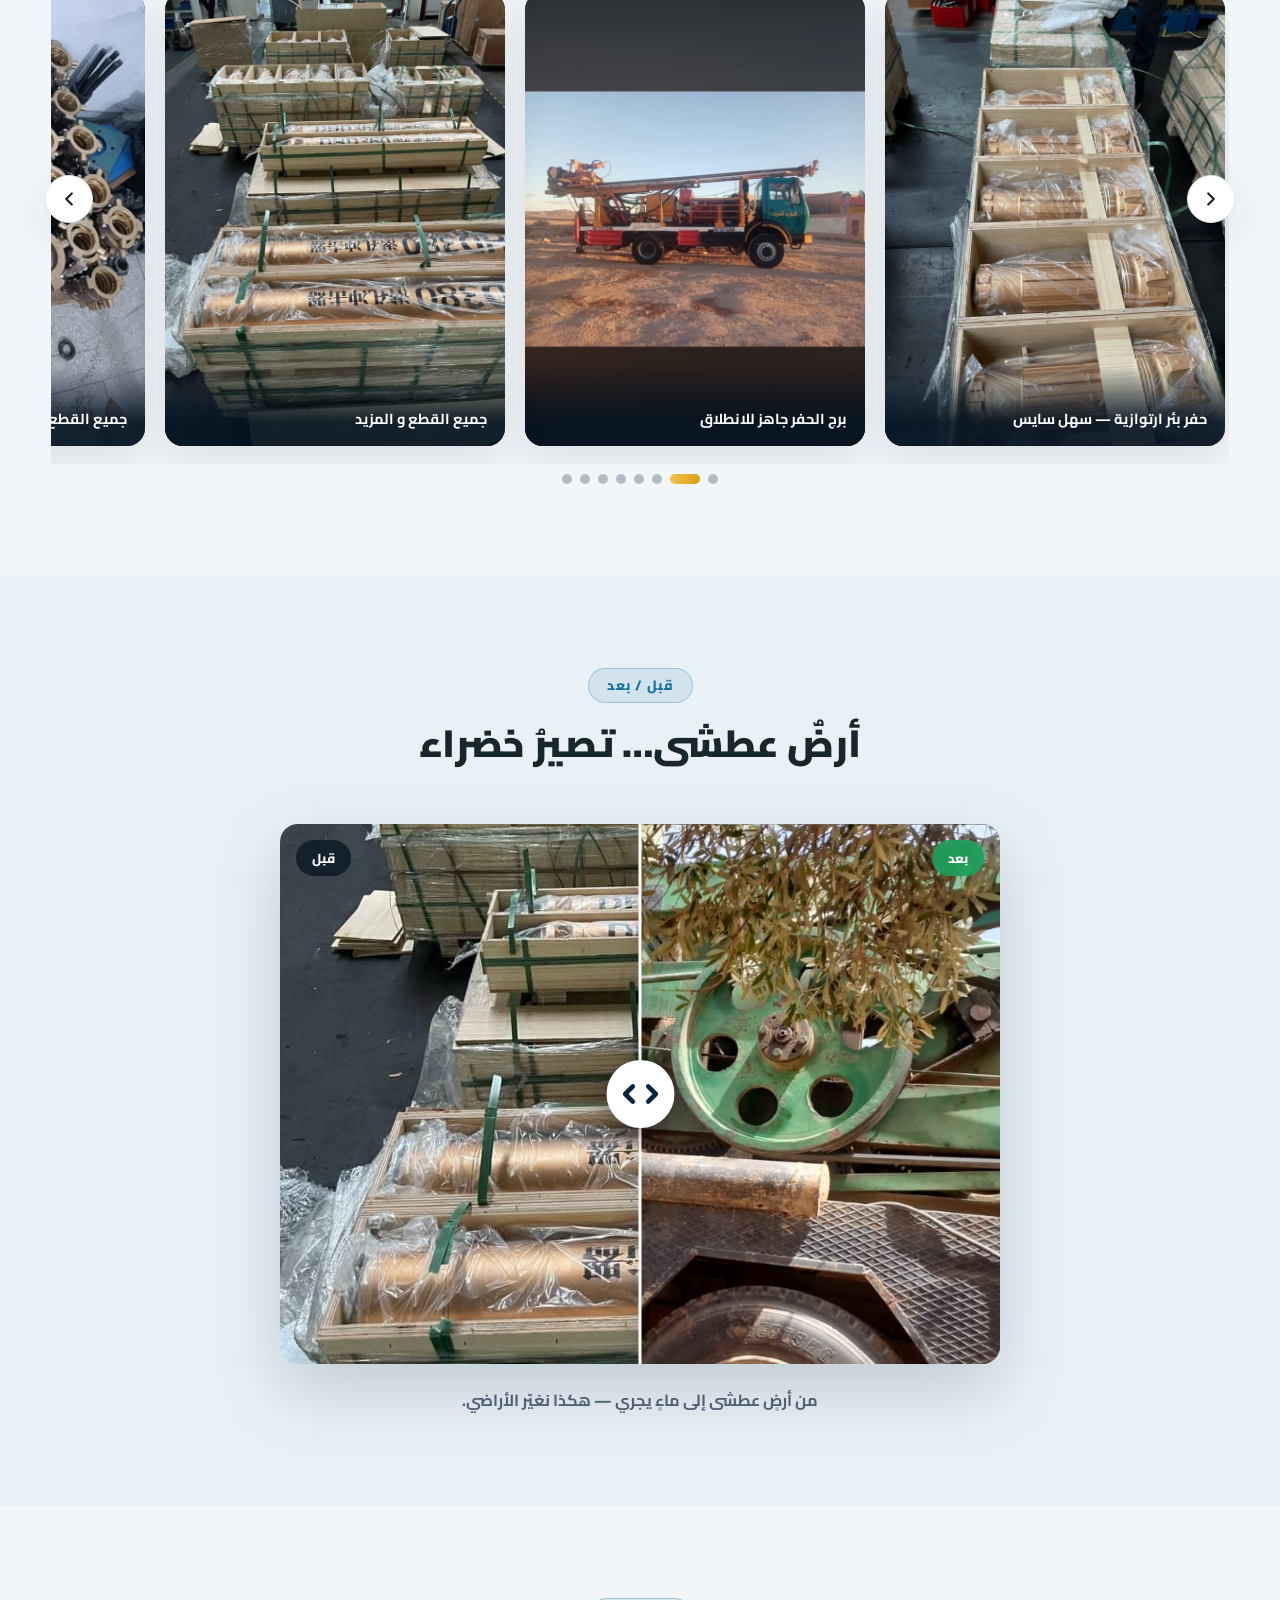
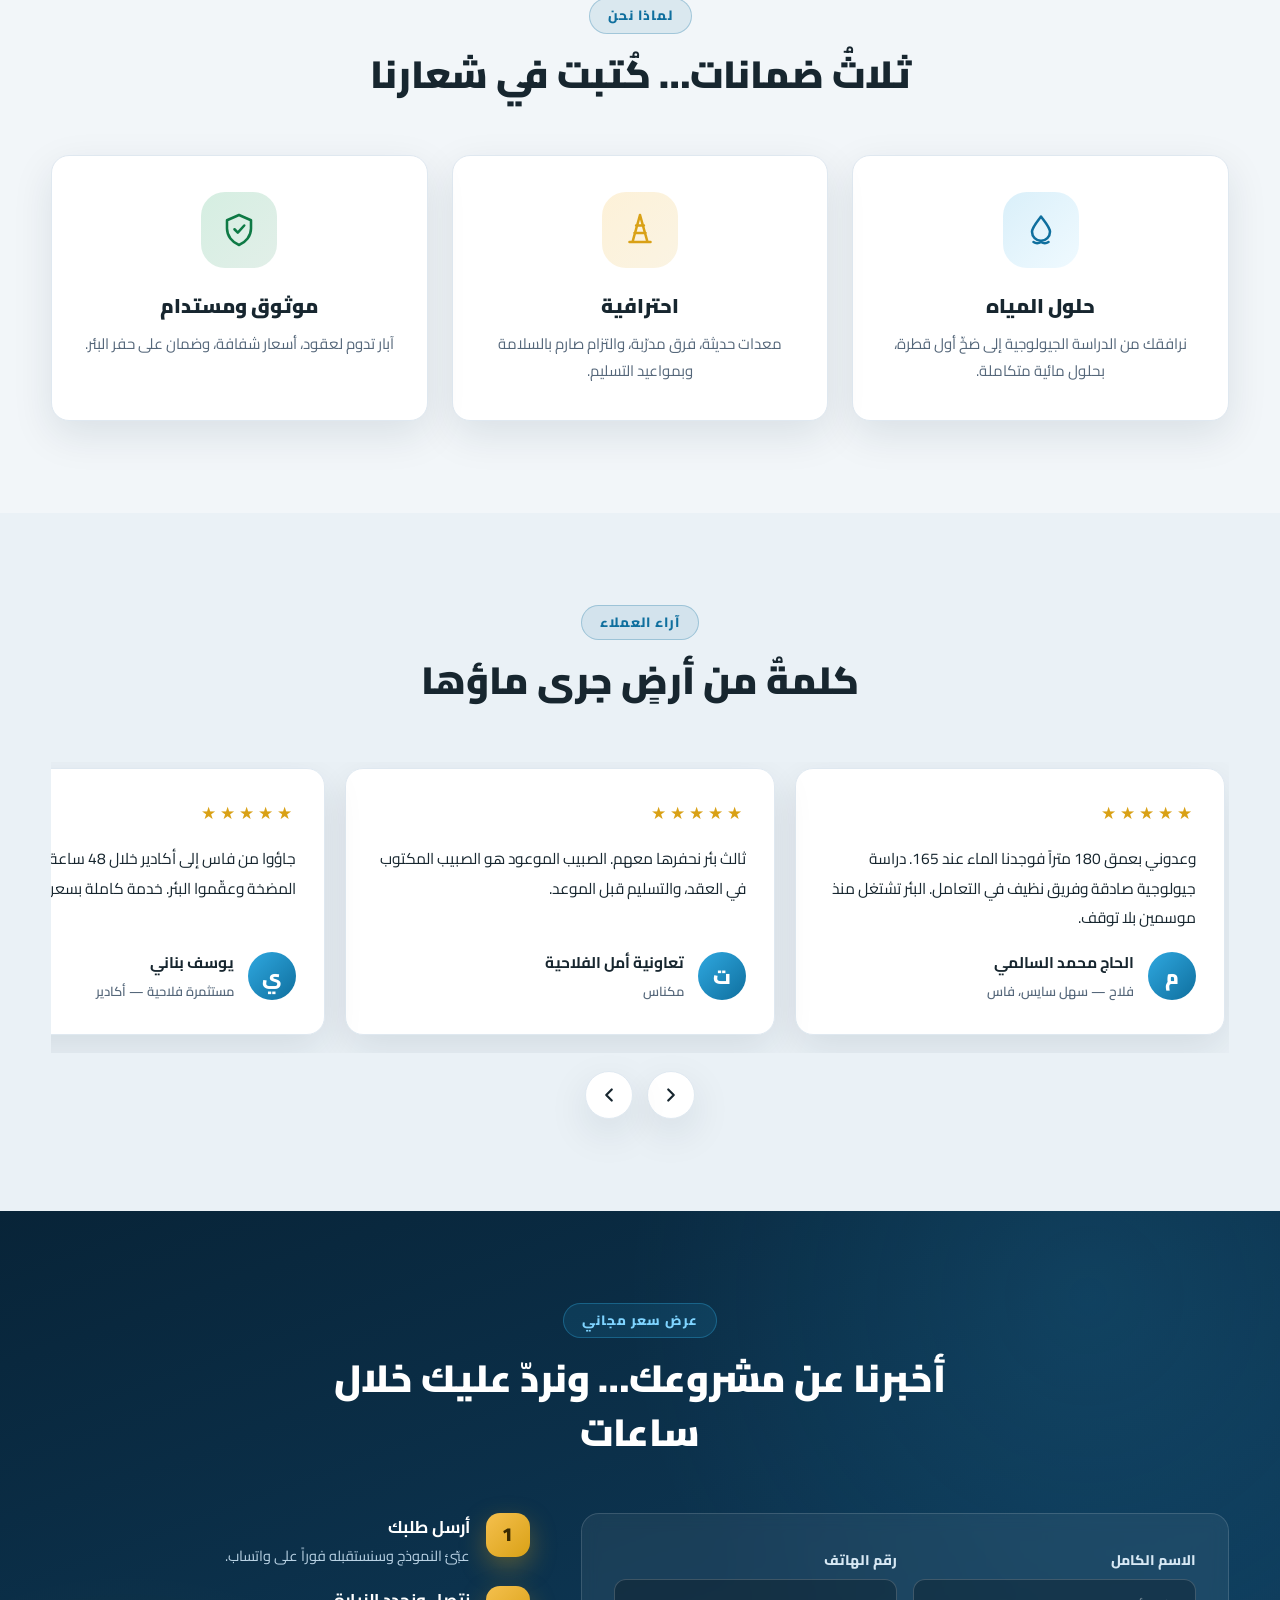
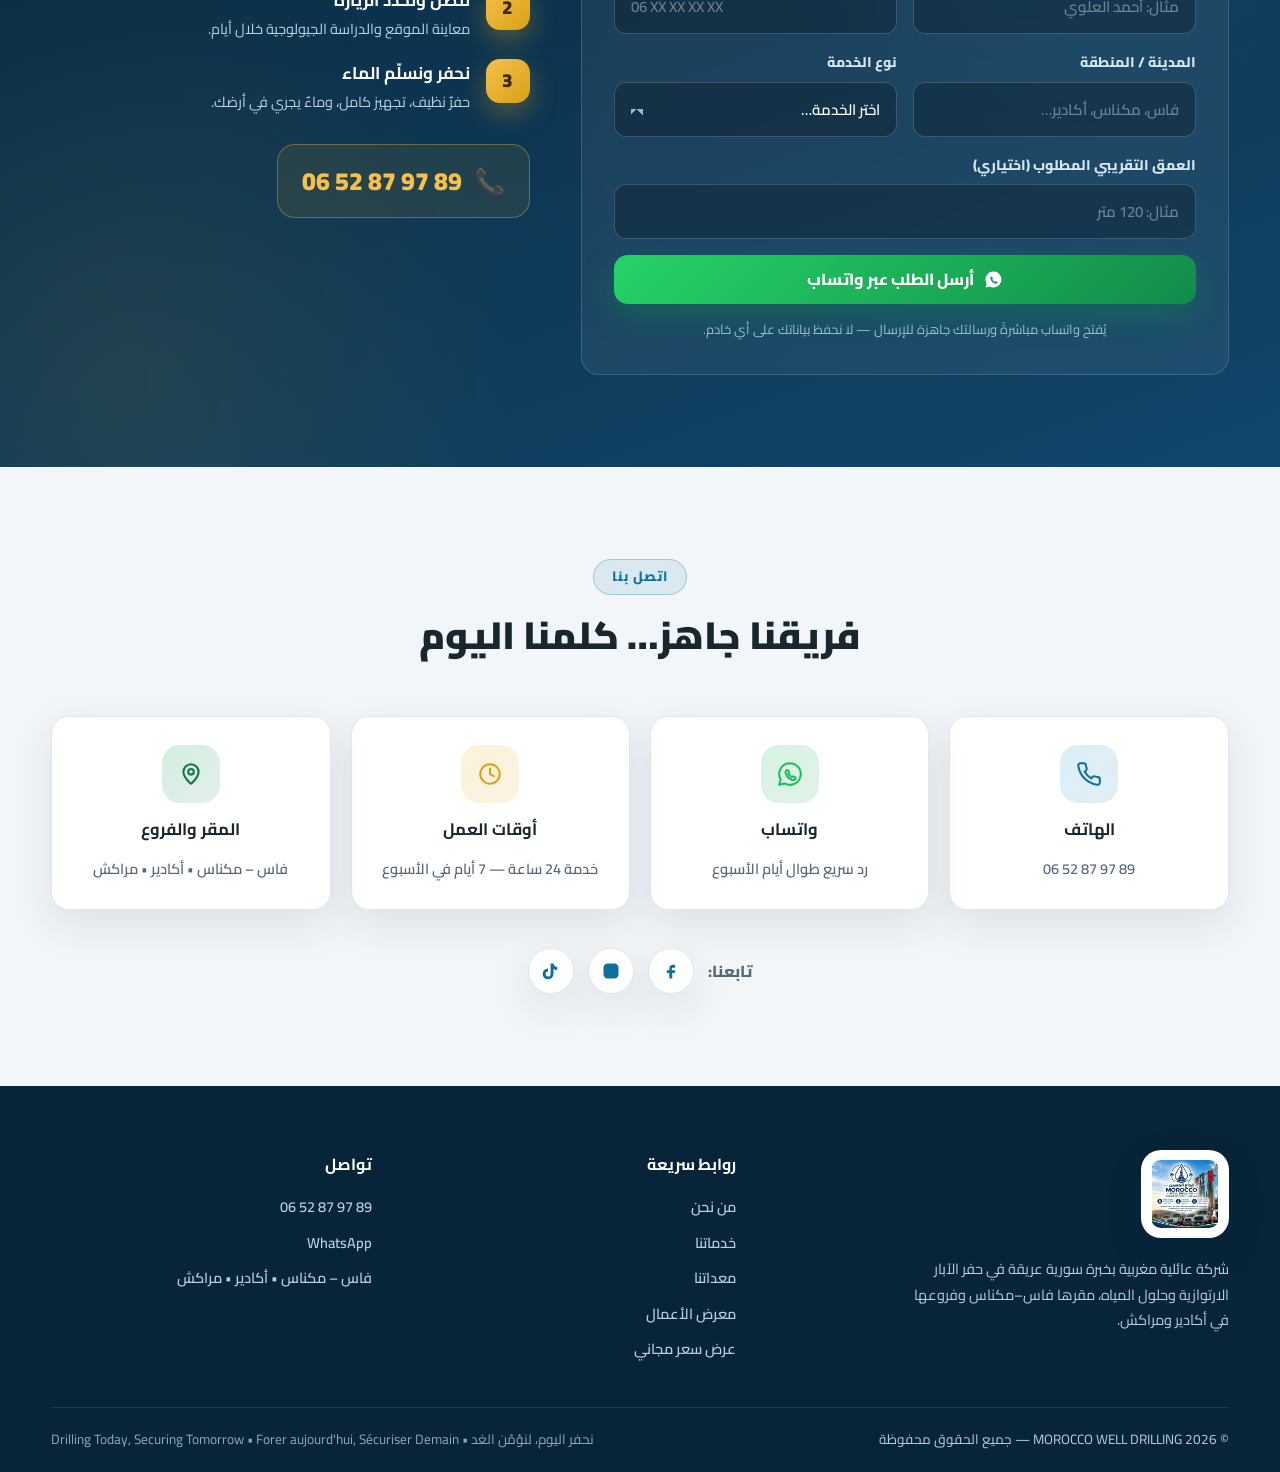
==== commit 95689f83: "Owner edits: 1000m drill animation, 24h hours, gallery captions - Geo drill animation now reaches 10" ====
--- a/index.html
+++ b/index.html
@@ -229,10 +229,10 @@
       <div class="g-track">
         <figure class="g-slide"><img src="img/rig-site.jpg" alt="حفر بئر ارتوازية" loading="lazy"><figcaption data-i18n="gallery.c1">حفر بئر ارتوازية — سهل سايس</figcaption></figure>
         <figure class="g-slide"><img src="img/truck-mast.jpg" alt="برج الحفر" loading="lazy"><figcaption data-i18n="gallery.c2">برج الحفر جاهز للانطلاق</figcaption></figure>
-        <figure class="g-slide"><img src="img/dth-bits.jpg" alt="لقم DTH" loading="lazy"><figcaption data-i18n="gallery.c3">لقم DTH جديدة من المصنع</figcaption></figure>
-        <figure class="g-slide"><img src="img/truck-1.jpg" alt="شاحنة الحفر مرسيدس" loading="lazy"><figcaption data-i18n="gallery.c4">شاحنة الحفر المرسيدس</figcaption></figure>
-        <figure class="g-slide"><img src="img/rig-olive.jpg" alt="حفر بين الزيتون" loading="lazy"><figcaption data-i18n="gallery.c5">تدخل حفر بين أشجار الزيتون</figcaption></figure>
-        <figure class="g-slide"><img src="img/crate-hammers.jpg" alt="شحنات المطارق" loading="lazy"><figcaption data-i18n="gallery.c6">شحنات المطارق الغاطسة</figcaption></figure>
+        <figure class="g-slide"><img src="img/dth-bits.jpg" alt="لقم DTH" loading="lazy"><figcaption data-i18n="gallery.c3">جميع القطع و المزيد</figcaption></figure>
+        <figure class="g-slide"><img src="img/truck-1.jpg" alt="شاحنة الحفر مرسيدس" loading="lazy"><figcaption data-i18n="gallery.c4">جميع القطع و المزيد</figcaption></figure>
+        <figure class="g-slide"><img src="img/rig-olive.jpg" alt="حفر بين الزيتون" loading="lazy"><figcaption data-i18n="gallery.c5">حفارة ريح</figcaption></figure>
+        <figure class="g-slide"><img src="img/crate-hammers.jpg" alt="شحنات المطارق" loading="lazy"><figcaption data-i18n="gallery.c6">حفر في أماكن ضيقة</figcaption></figure>
         <figure class="g-slide ph-slide"><div class="ph-box"><span>＋</span><p data-i18n="gallery.ph">مكان محجوز لصور أعمالك القادمة</p></div></figure>
         <figure class="g-slide ph-slide"><div class="ph-box"><span>＋</span><p data-i18n="gallery.ph">مكان محجوز لصور أعمالك القادمة</p></div></figure>
       </div>
@@ -329,7 +329,7 @@
     <div class="contact-grid">
       <a class="contact-card reveal" href="tel:+212652879789"><div class="c-ico"><svg viewBox="0 0 24 24"><path d="M22 16.9v3a2 2 0 0 1-2.2 2 19.8 19.8 0 0 1-8.6-3.1 19.5 19.5 0 0 1-6-6A19.8 19.8 0 0 1 2.1 4.2 2 2 0 0 1 4.1 2h3a2 2 0 0 1 2 1.7c.1 1 .4 2 .7 2.9a2 2 0 0 1-.5 2.1L8 10a16 16 0 0 0 6 6l1.3-1.3a2 2 0 0 1 2.1-.5c.9.3 1.9.6 2.9.7a2 2 0 0 1 1.7 2Z"/></svg></div><b data-i18n="contact.call.t">الهاتف</b><span dir="ltr">06 52 87 97 89</span></a>
       <a class="contact-card reveal" href="https://wa.me/212652879789" target="_blank" rel="noopener"><div class="c-ico wa"><svg viewBox="0 0 24 24"><path d="M12 2a10 10 0 0 0-8.6 15.1L2 22l5-1.3A10 10 0 1 0 12 2Zm5.2 14.2c-.2.6-1.2 1.2-1.7 1.2-.4.1-1 .1-1.6-.1-2.8-.9-4.9-3-5.8-5.7-.2-.6-.2-1.2-.1-1.6.1-.5.7-1.5 1.3-1.7.4-.1.8 0 1 .4l.8 1.5c.1.3.1.6-.1.9l-.5.6c.7 1.3 1.8 2.4 3.1 3.1l.6-.5c.3-.2.6-.2.9-.1l1.5.8c.4.2.5.6.4 1Z"/></svg></div><b data-i18n="contact.wa.t">واتساب</b><span data-i18n="contact.wa.d">رد سريع طوال أيام الأسبوع</span></a>
-      <div class="contact-card reveal"><div class="c-ico gold"><svg viewBox="0 0 24 24"><circle cx="12" cy="12" r="9"/><path d="M12 7v5l3.5 2"/></svg></div><b data-i18n="contact.hours.t">أوقات العمل</b><span data-i18n="contact.hours.d">7 أيام في الأسبوع — من 8 صباحاً إلى 7 مساءً</span></div>
+      <div class="contact-card reveal"><div class="c-ico gold"><svg viewBox="0 0 24 24"><circle cx="12" cy="12" r="9"/><path d="M12 7v5l3.5 2"/></svg></div><b data-i18n="contact.hours.t">أوقات العمل</b><span data-i18n="contact.hours.d">خدمة 24 ساعة — 7 أيام في الأسبوع</span></div>
       <div class="contact-card reveal"><div class="c-ico green"><svg viewBox="0 0 24 24"><path d="M12 21s-7-5.5-7-11a7 7 0 0 1 14 0c0 5.5-7 11-7 11Z"/><circle cx="12" cy="10" r="2.6"/></svg></div><b data-i18n="contact.loc.t">المقر والفروع</b><span data-i18n="contact.loc.d">فاس – مكناس • أكادير • مراكش</span></div>
     </div>
     <div class="social-row reveal">
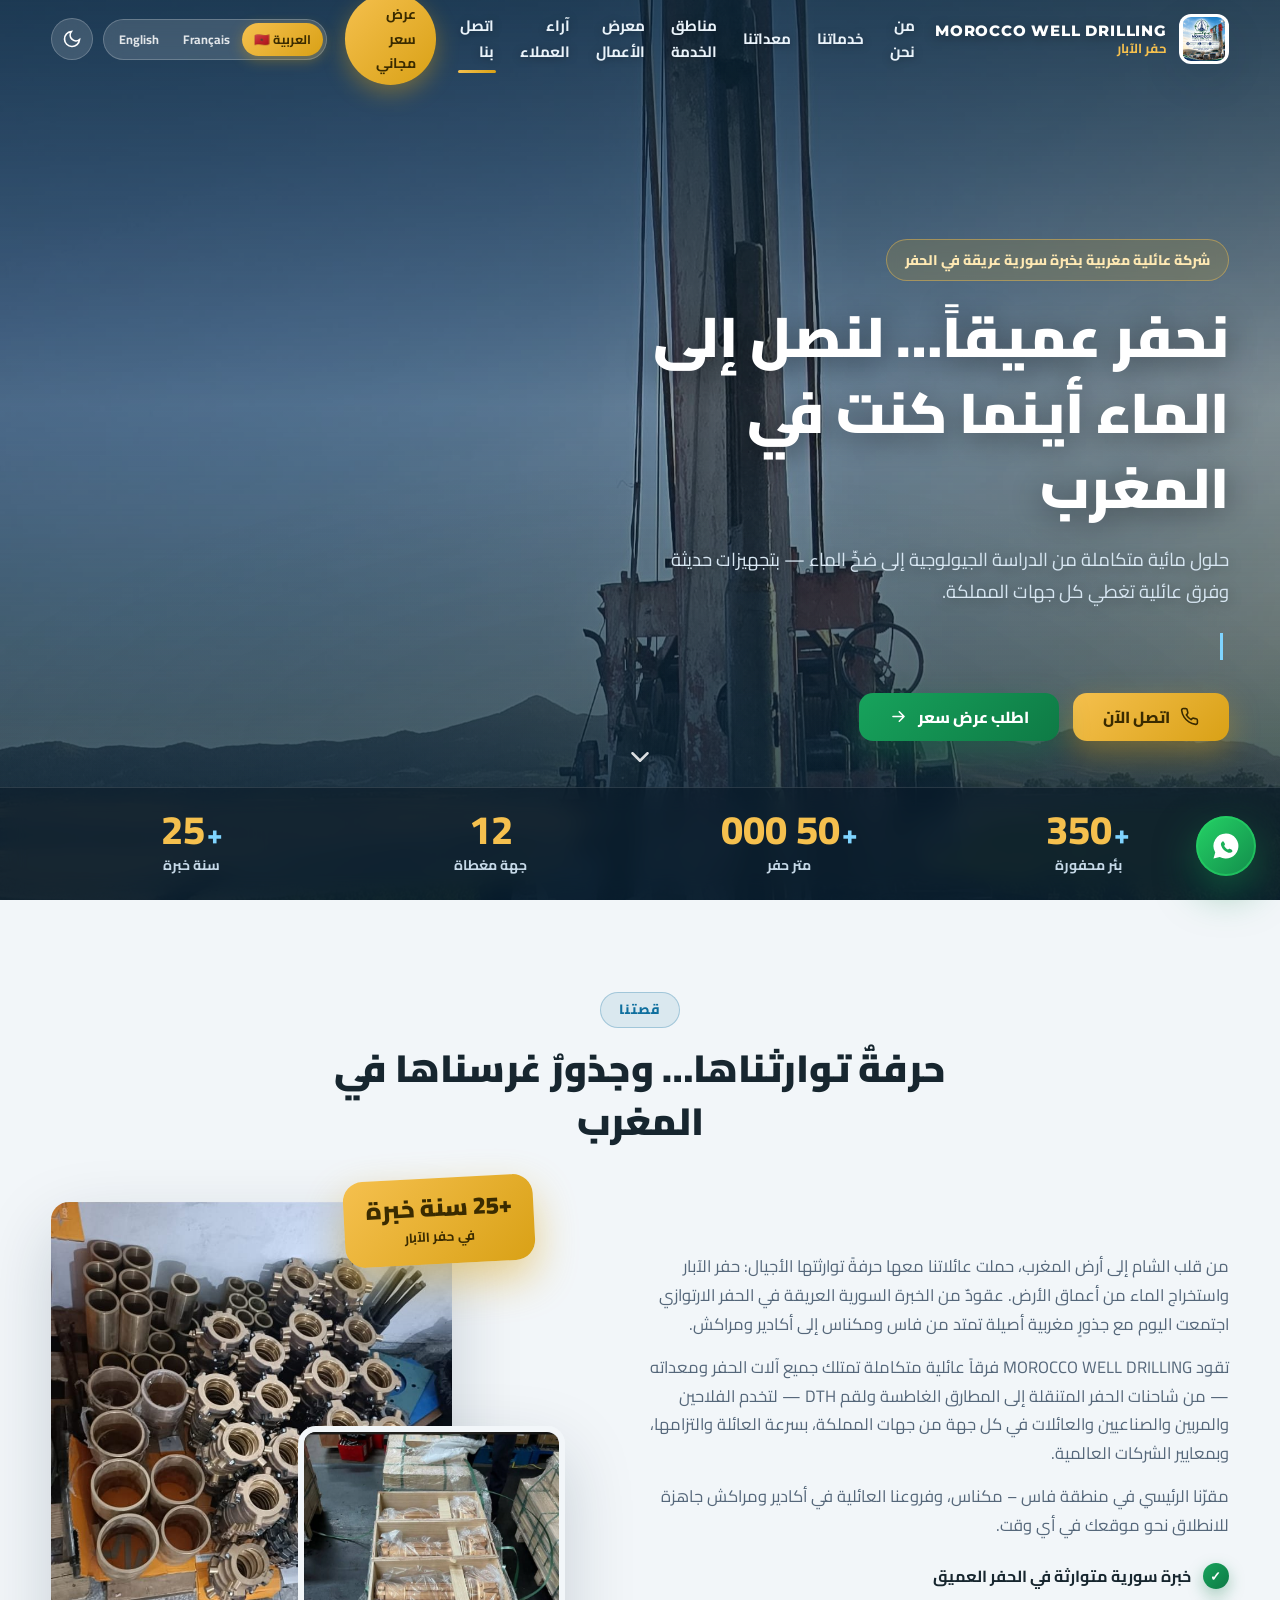
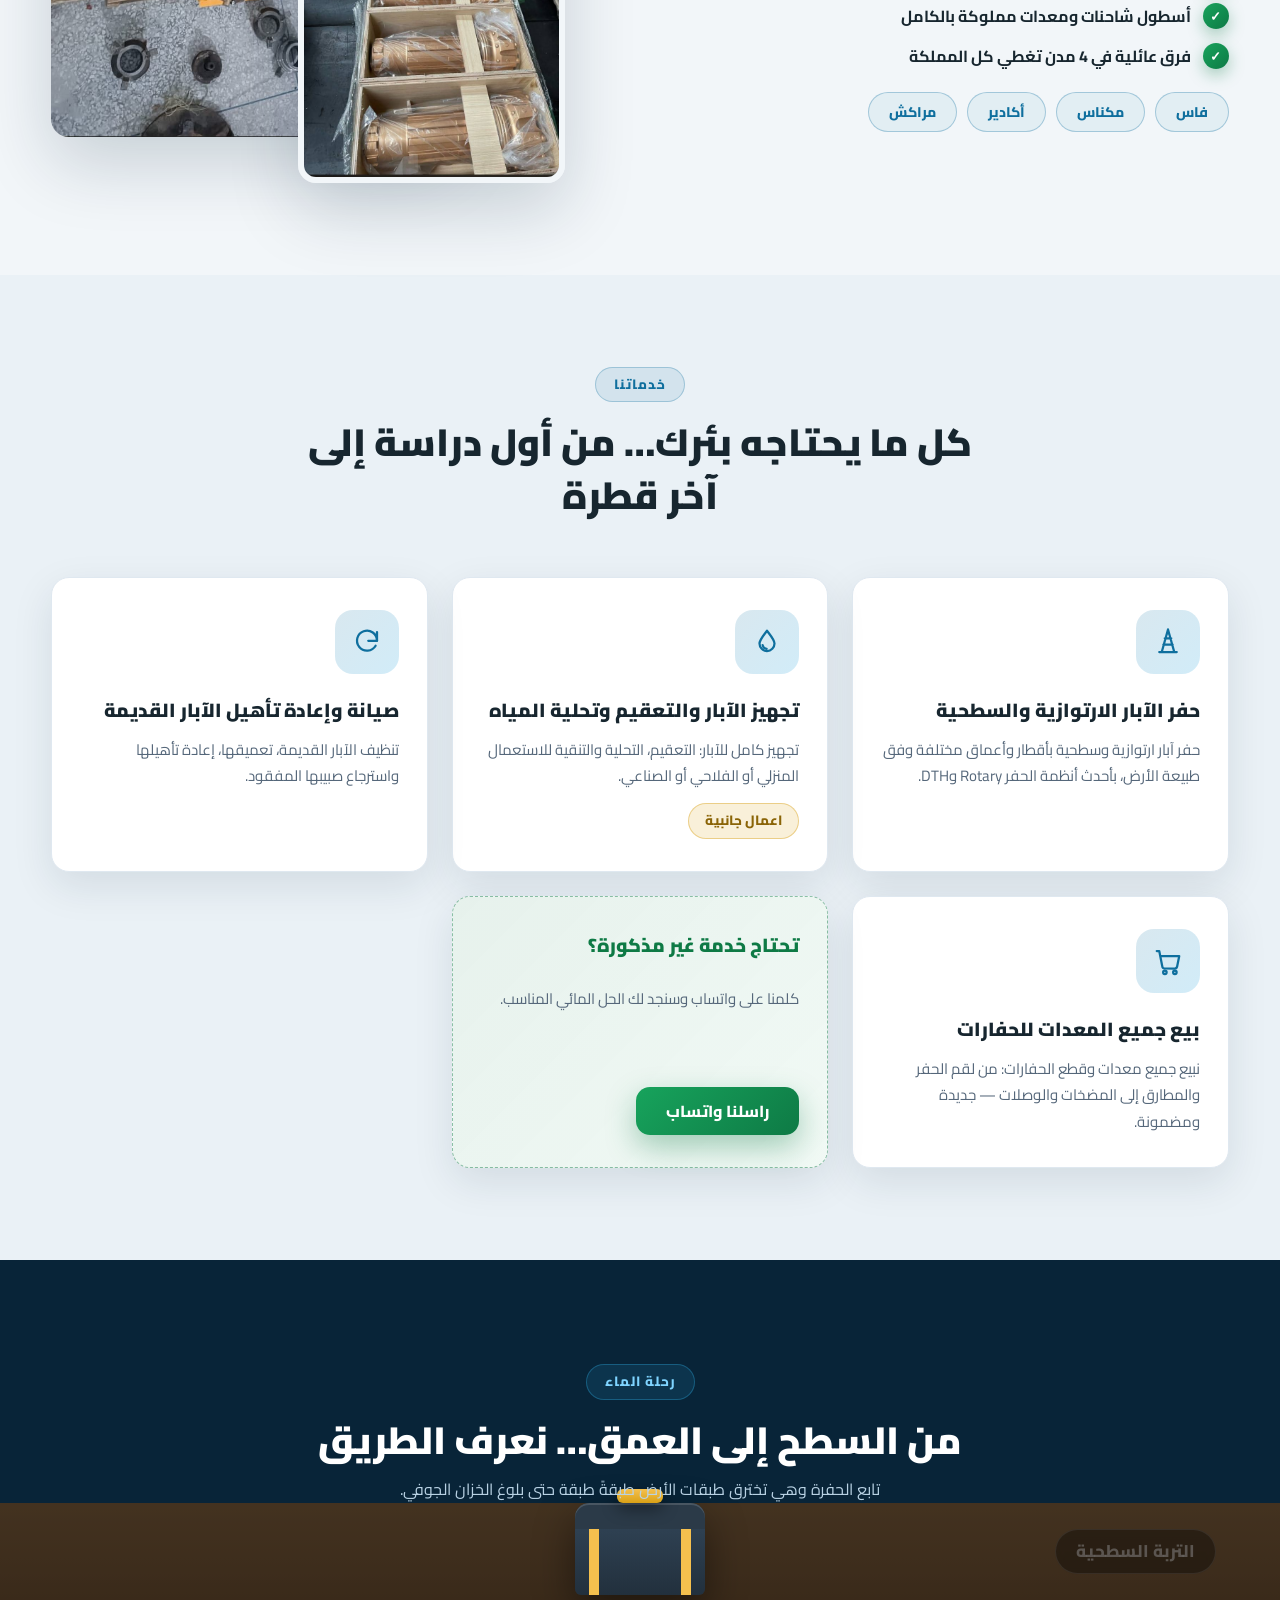
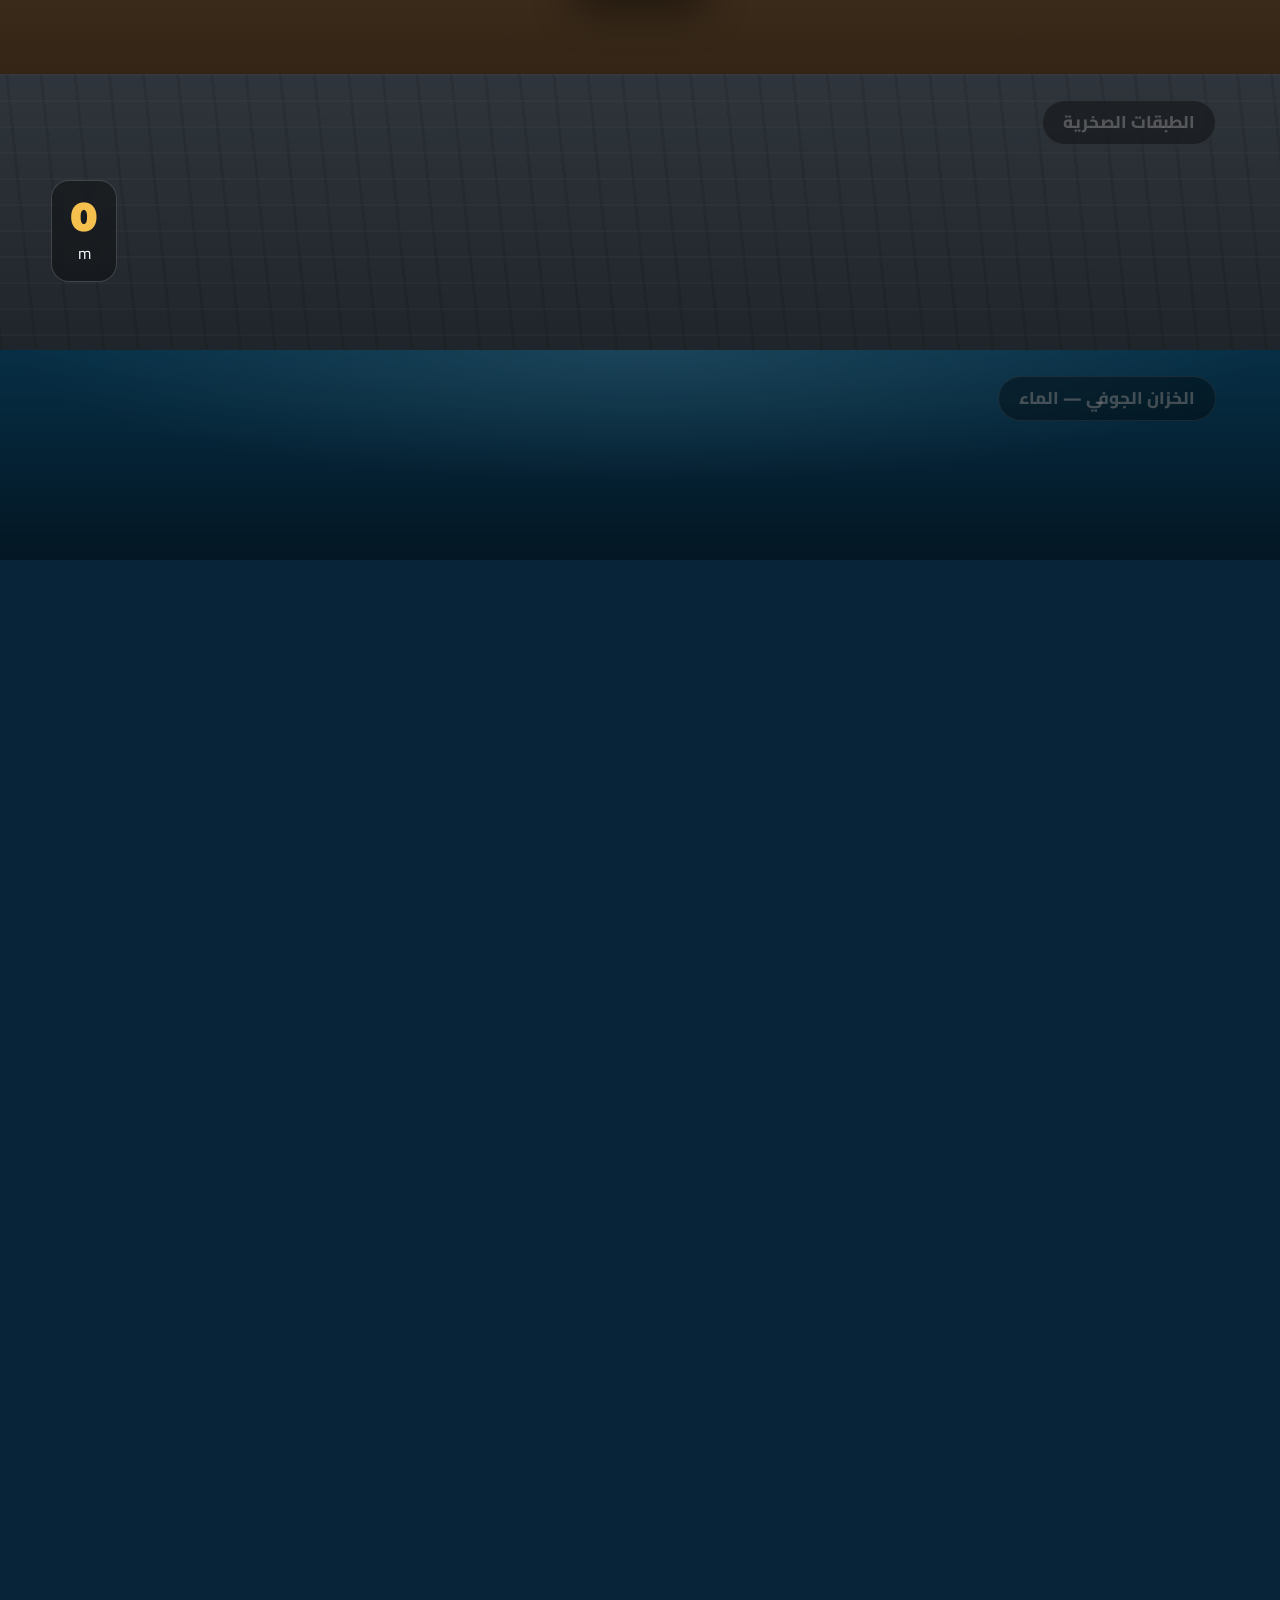
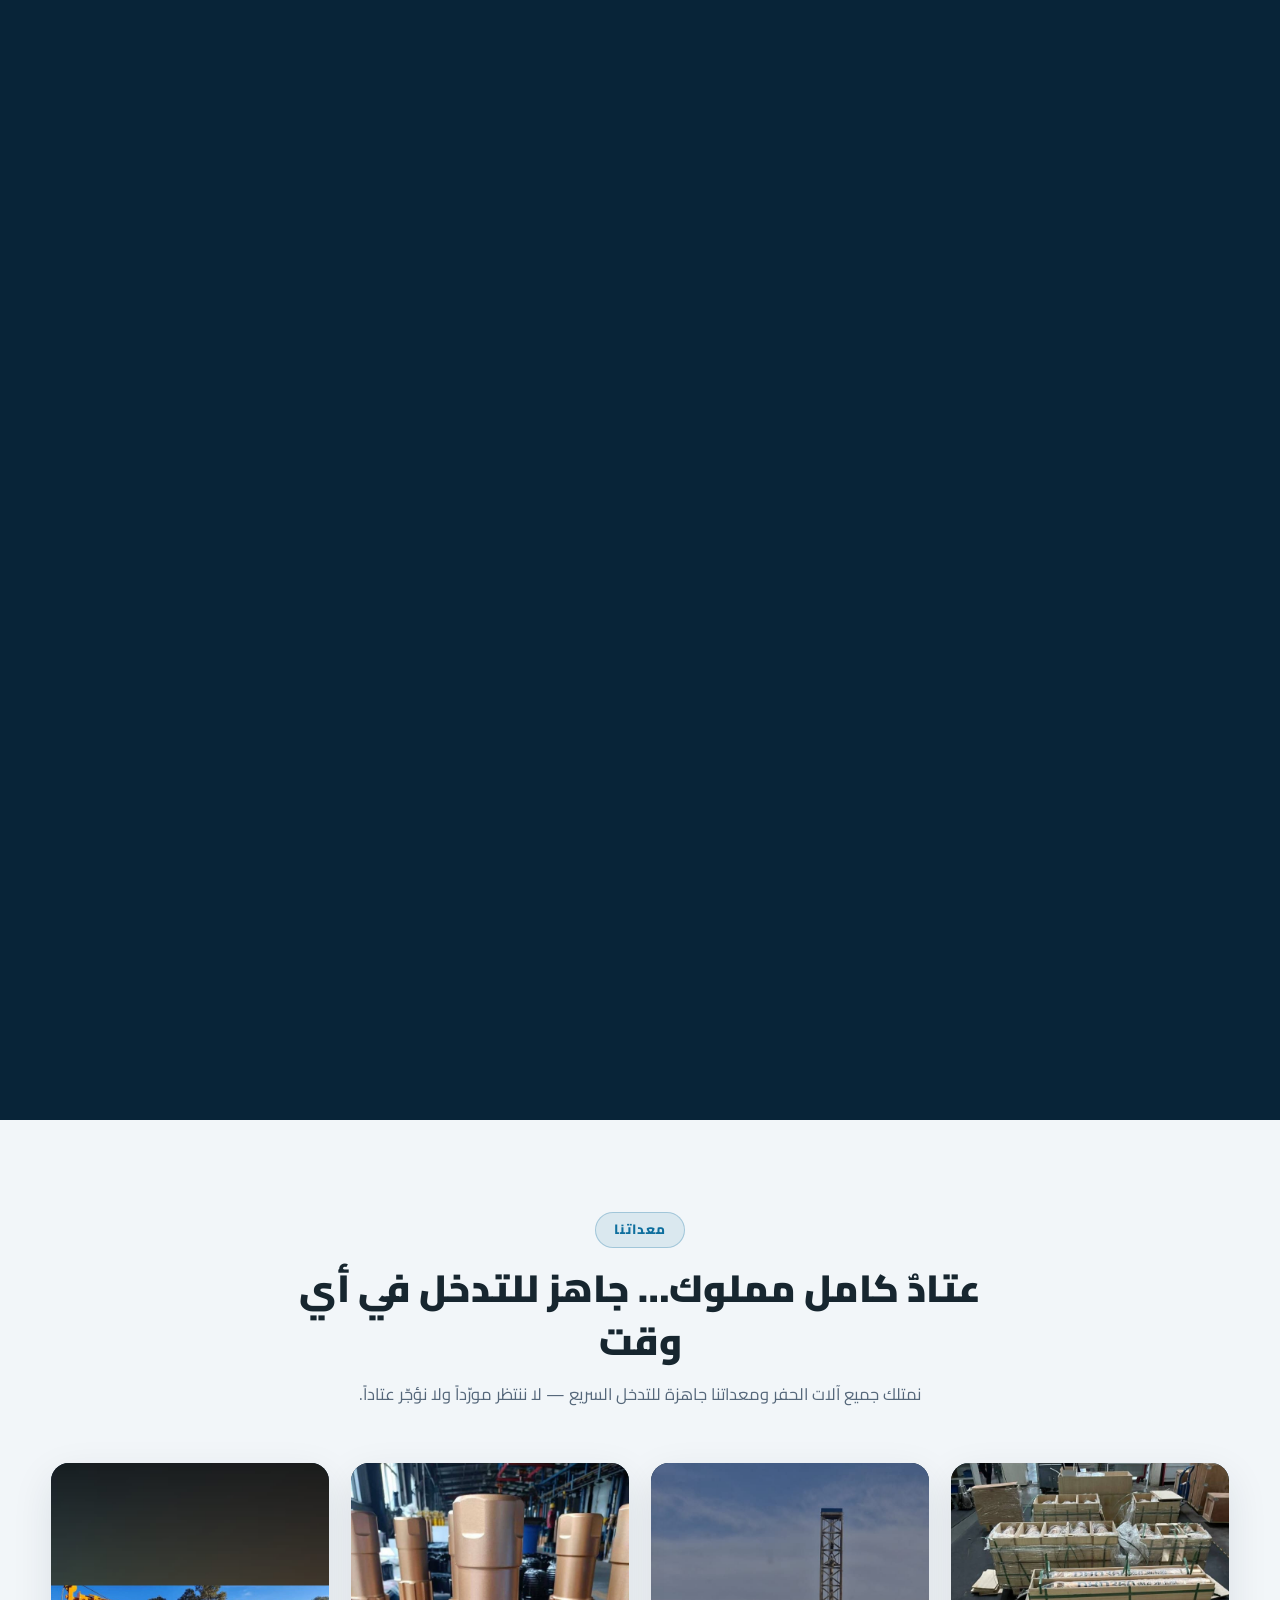
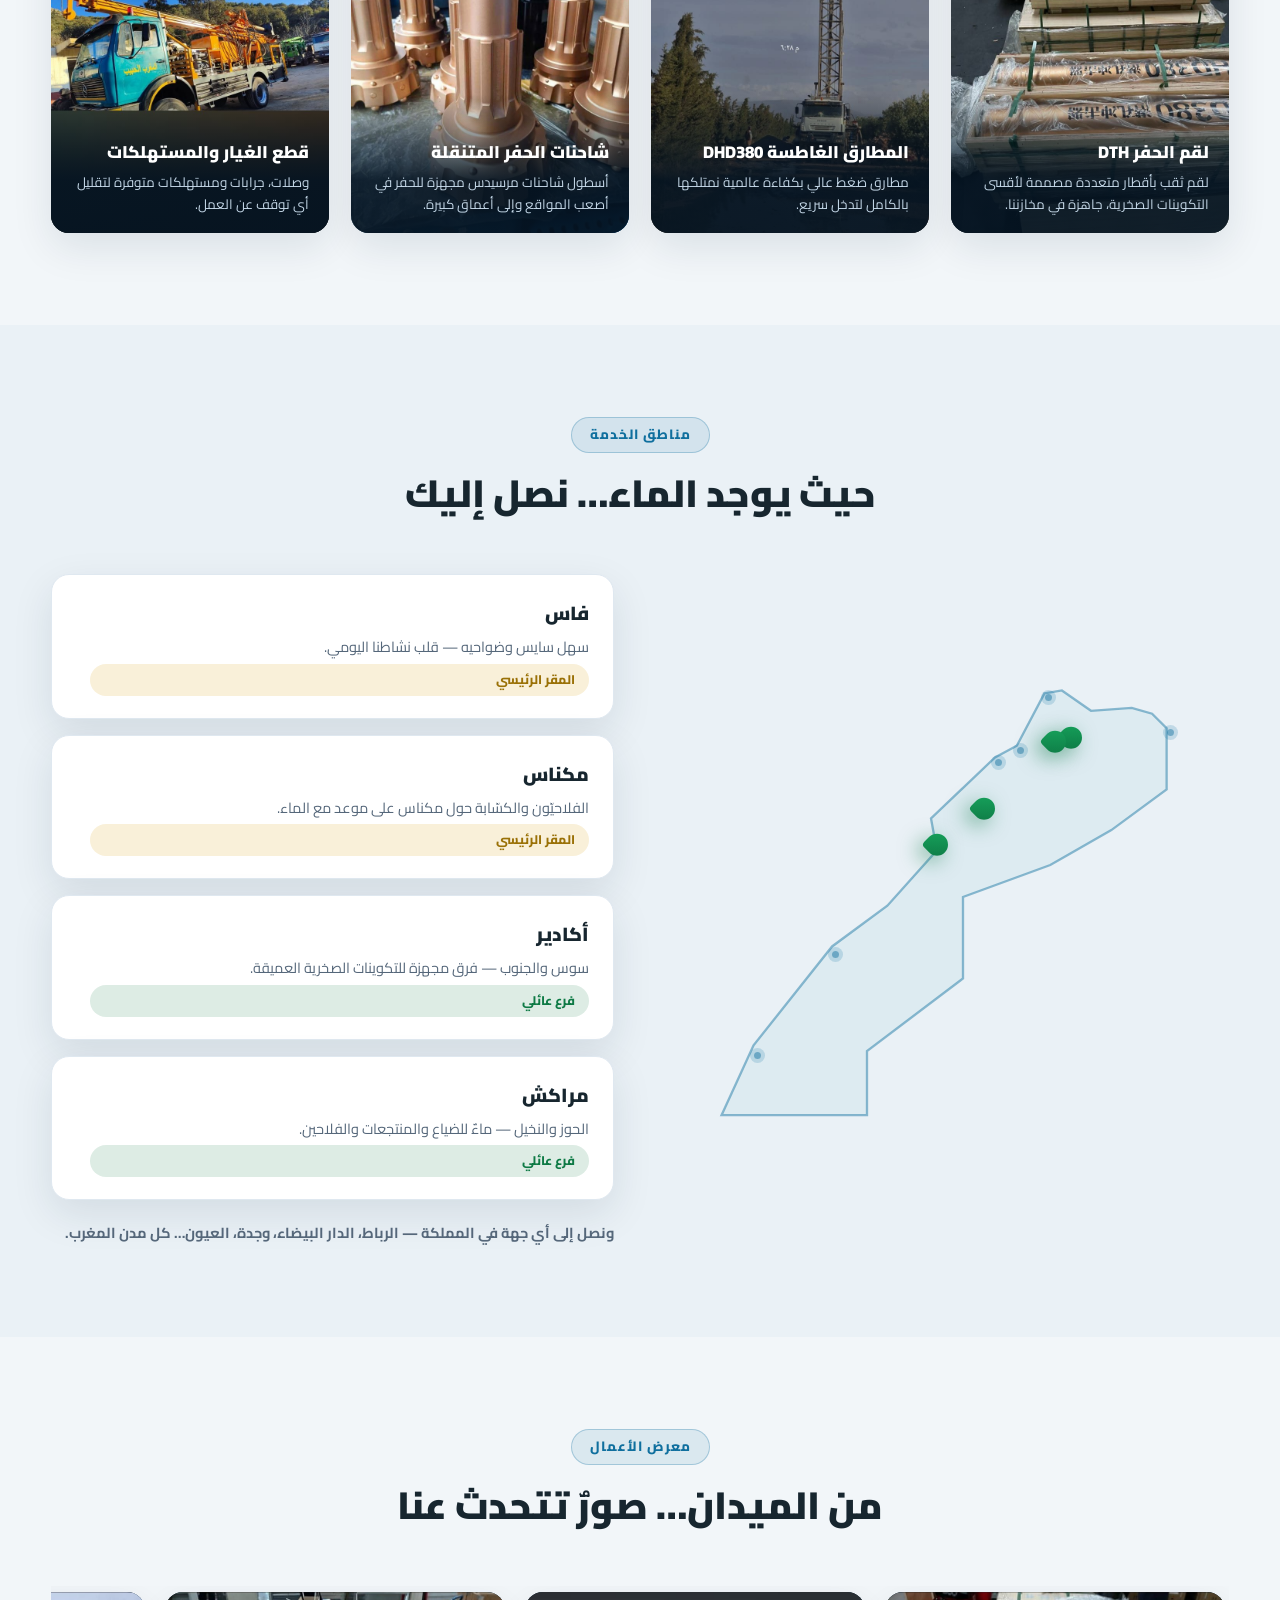
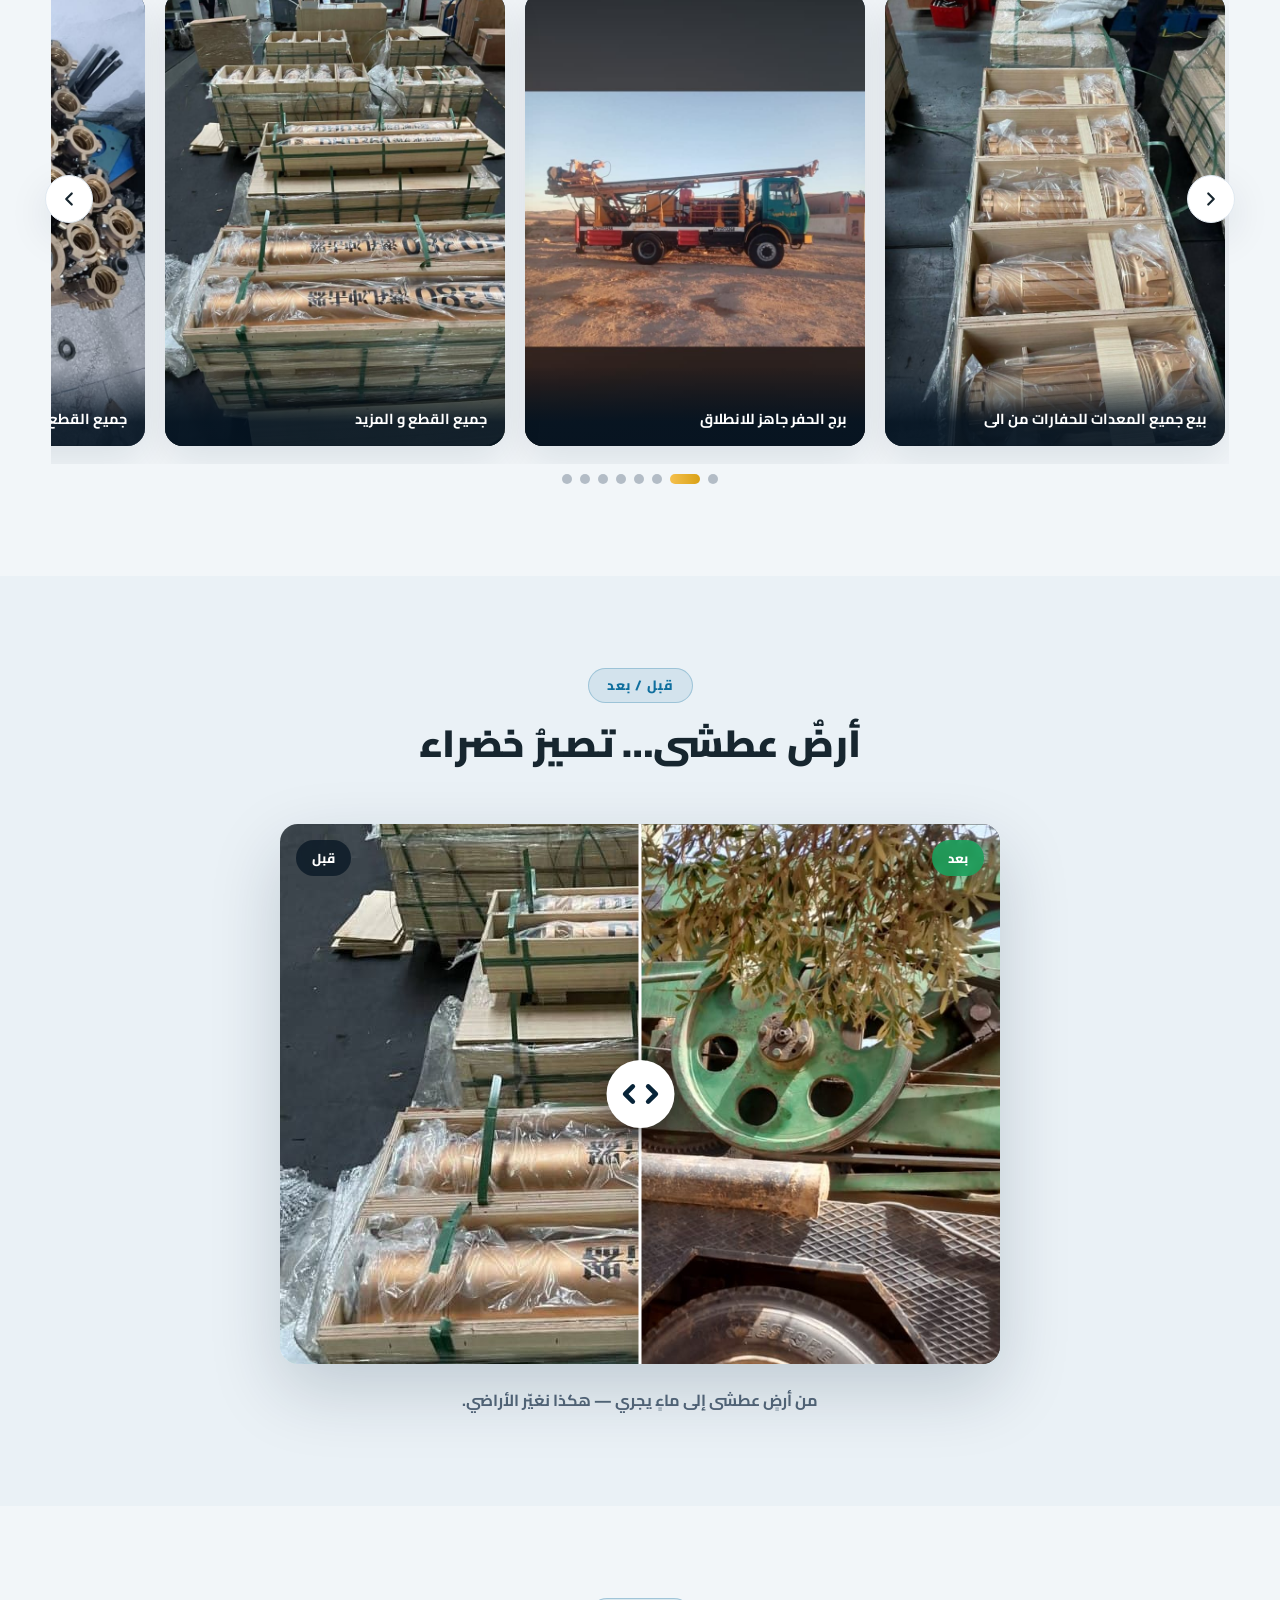
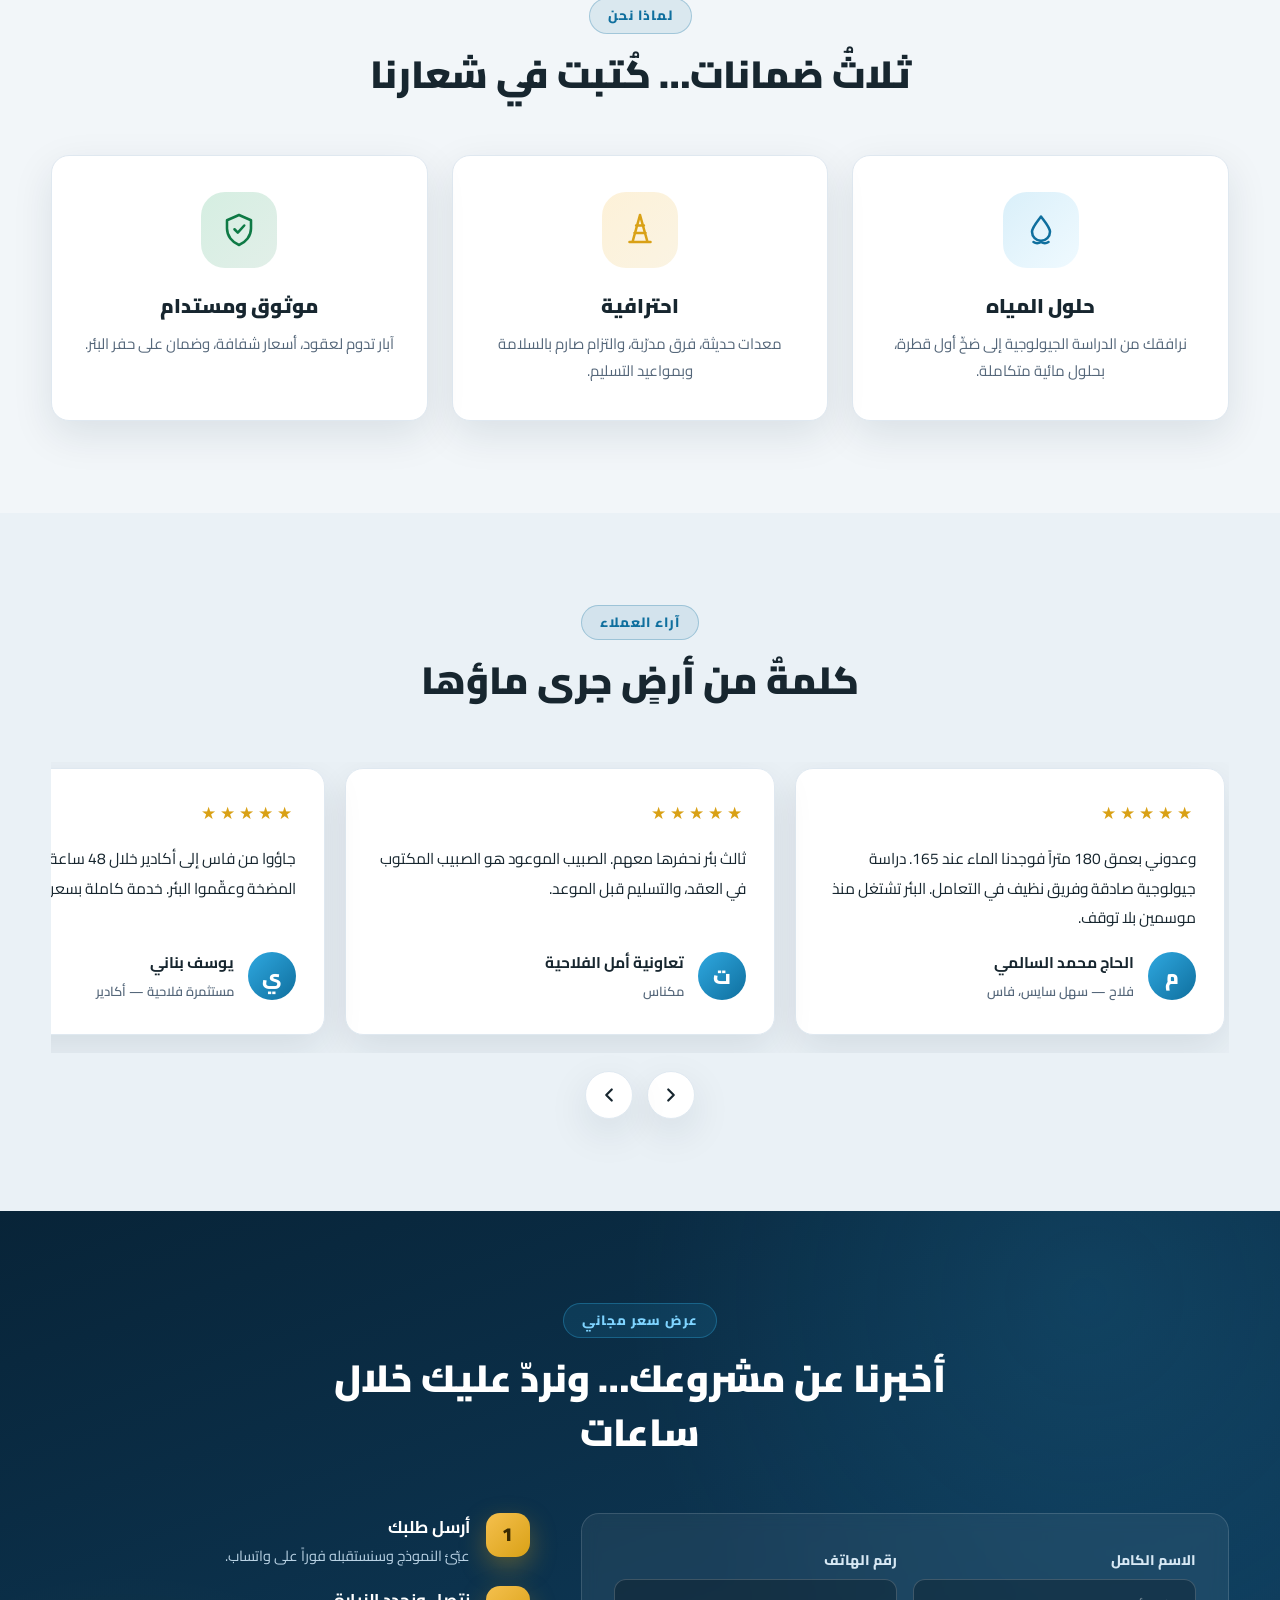
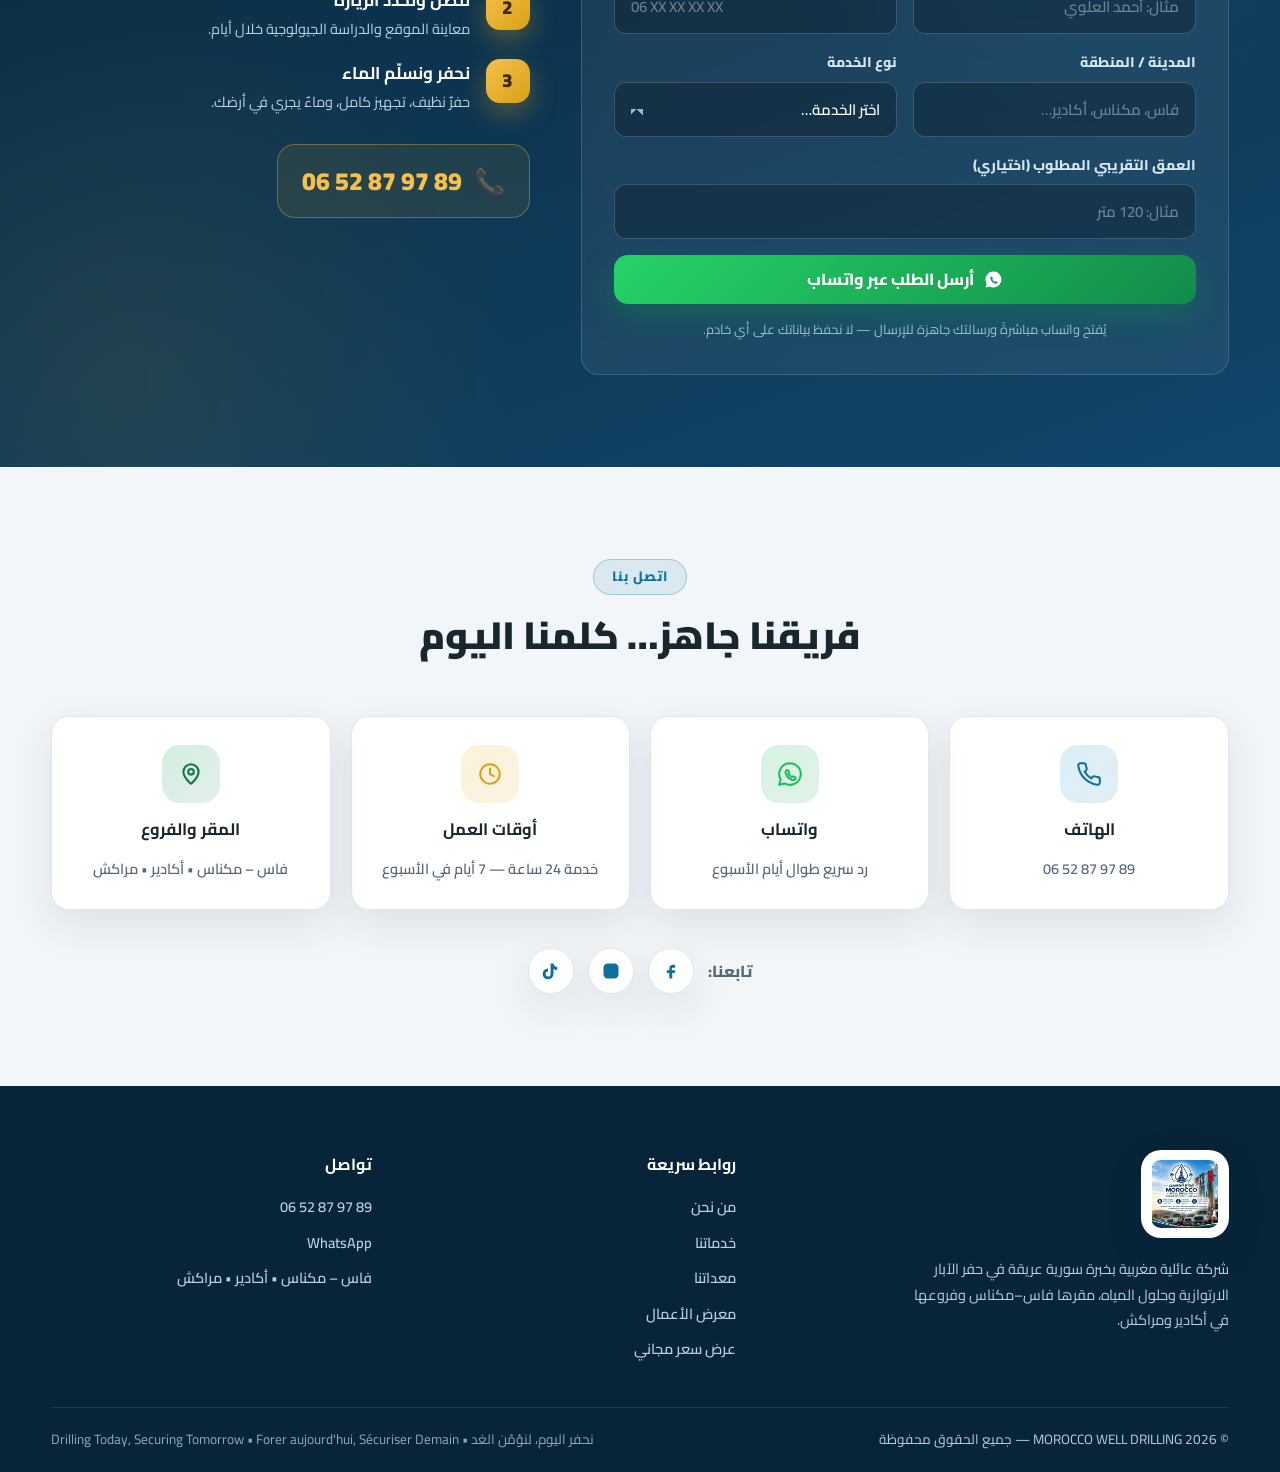
==== commit 9924b2bd: "Rename first gallery caption to بيع جميع المعدات للحفارات من الى (AR/FR/EN) Co-authored-by: arena-ag" ====
--- a/index.html
+++ b/index.html
@@ -227,7 +227,7 @@
     <div class="sec-head reveal"><span class="kicker" data-i18n="gallery.kicker">معرض الأعمال</span><h2 data-i18n="gallery.title">من الميدان… صورٌ تتحدث عنا</h2></div>
     <div class="slider reveal" id="galSlider">
       <div class="g-track">
-        <figure class="g-slide"><img src="img/rig-site.jpg" alt="حفر بئر ارتوازية" loading="lazy"><figcaption data-i18n="gallery.c1">حفر بئر ارتوازية — سهل سايس</figcaption></figure>
+        <figure class="g-slide"><img src="img/rig-site.jpg" alt="حفر بئر ارتوازية" loading="lazy"><figcaption data-i18n="gallery.c1">بيع جميع المعدات للحفارات من الى</figcaption></figure>
         <figure class="g-slide"><img src="img/truck-mast.jpg" alt="برج الحفر" loading="lazy"><figcaption data-i18n="gallery.c2">برج الحفر جاهز للانطلاق</figcaption></figure>
         <figure class="g-slide"><img src="img/dth-bits.jpg" alt="لقم DTH" loading="lazy"><figcaption data-i18n="gallery.c3">جميع القطع و المزيد</figcaption></figure>
         <figure class="g-slide"><img src="img/truck-1.jpg" alt="شاحنة الحفر مرسيدس" loading="lazy"><figcaption data-i18n="gallery.c4">جميع القطع و المزيد</figcaption></figure>
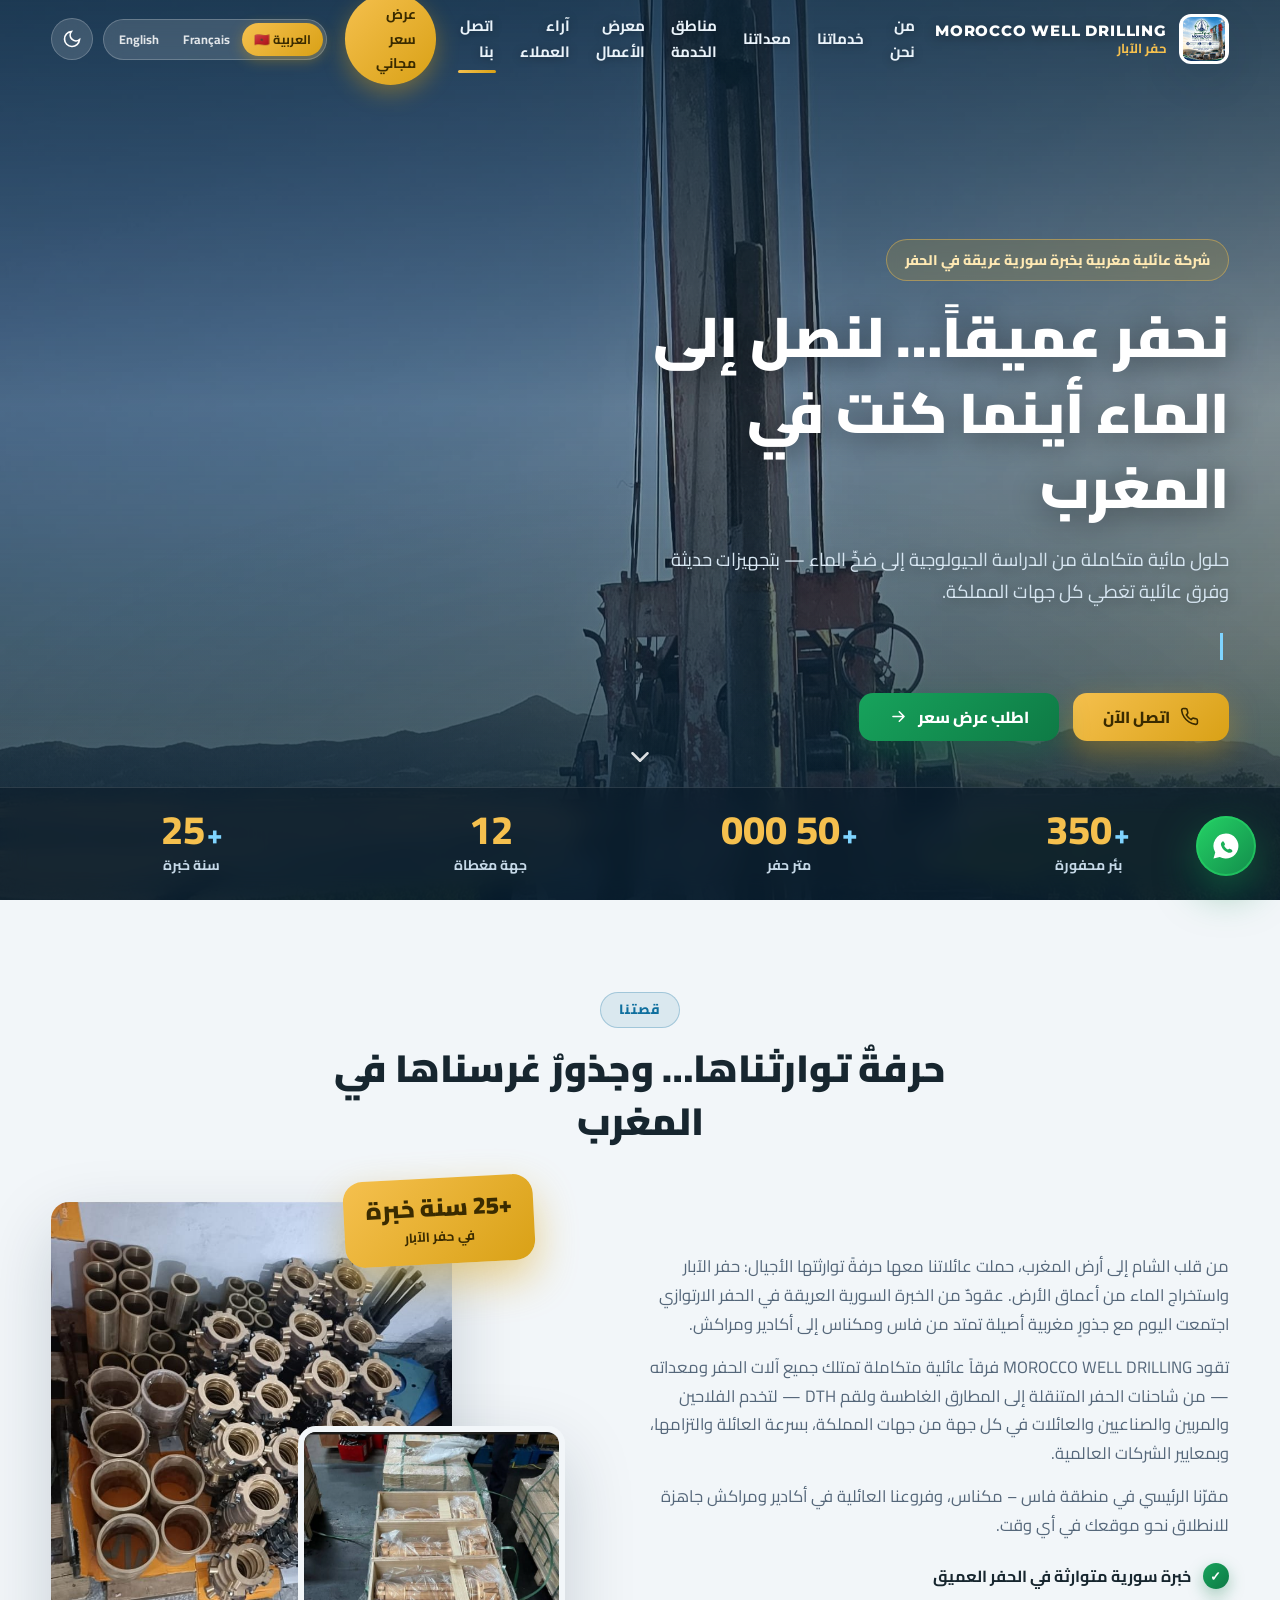
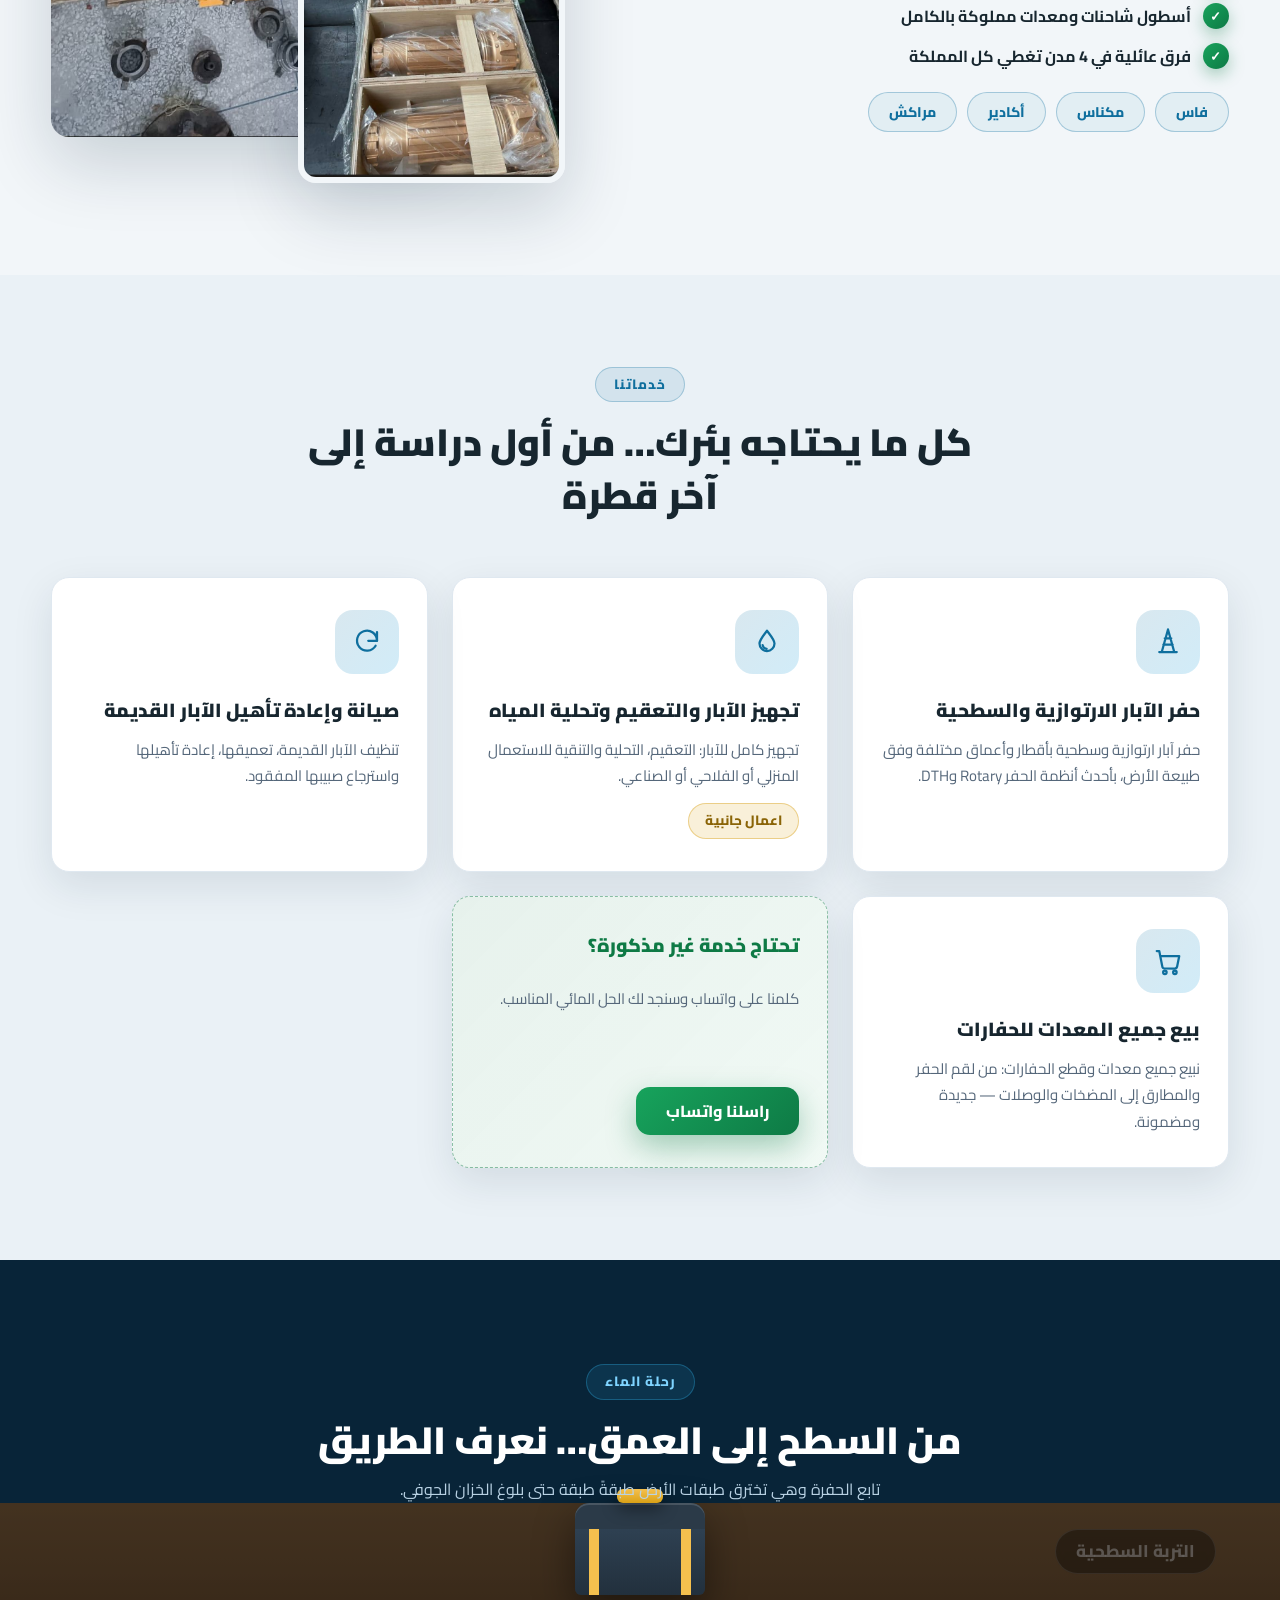
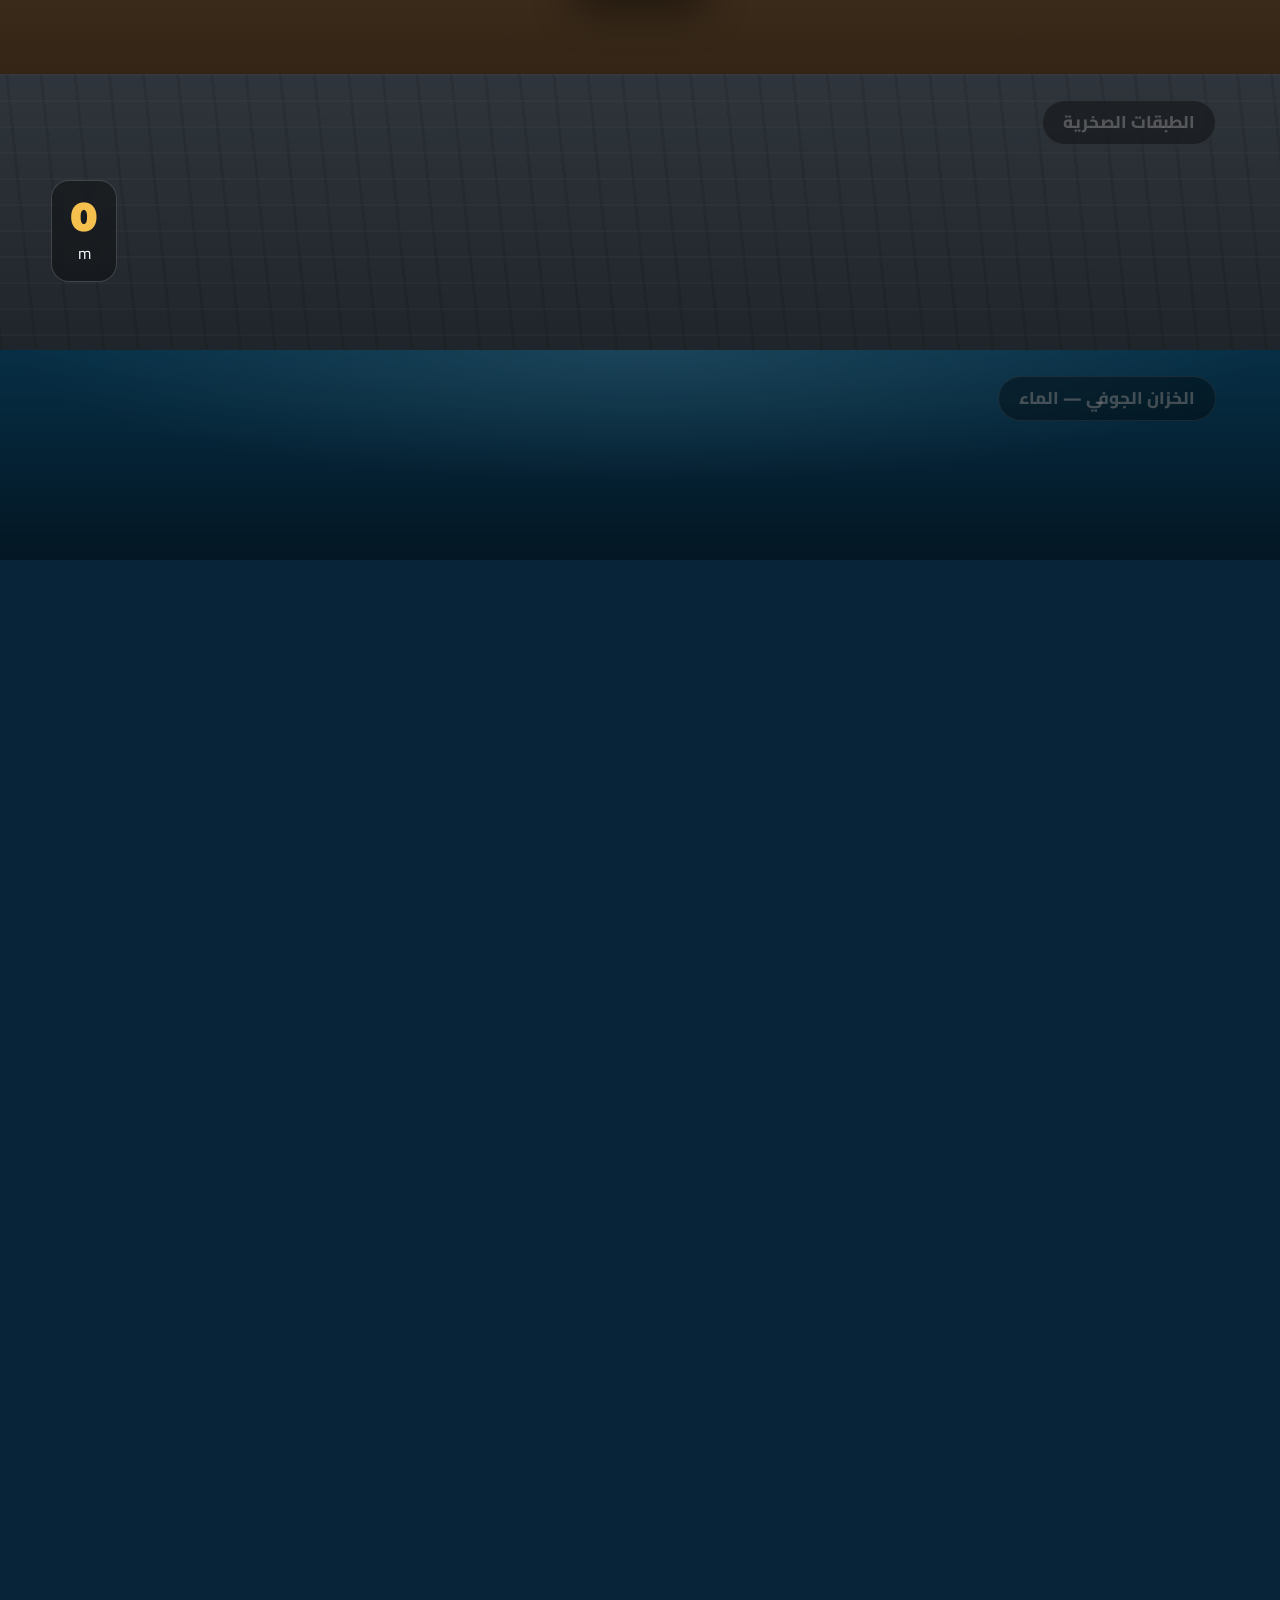
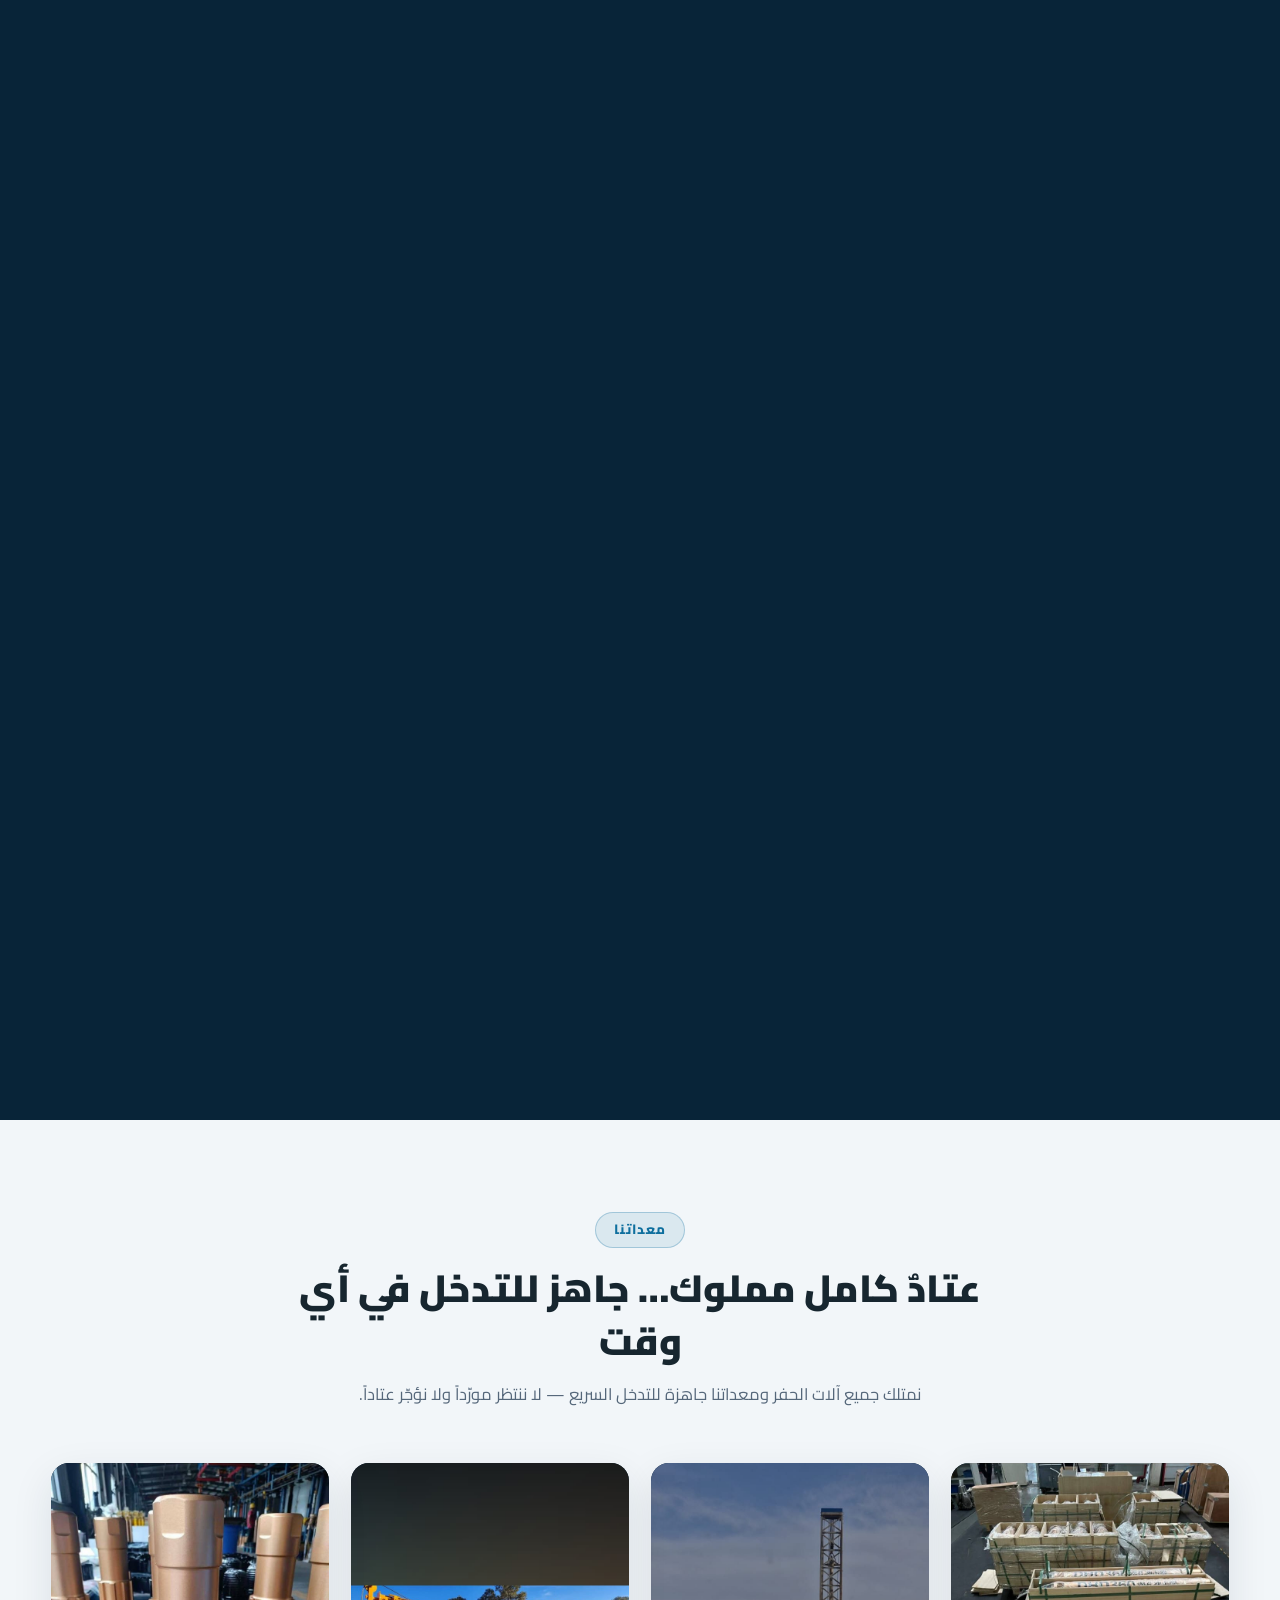
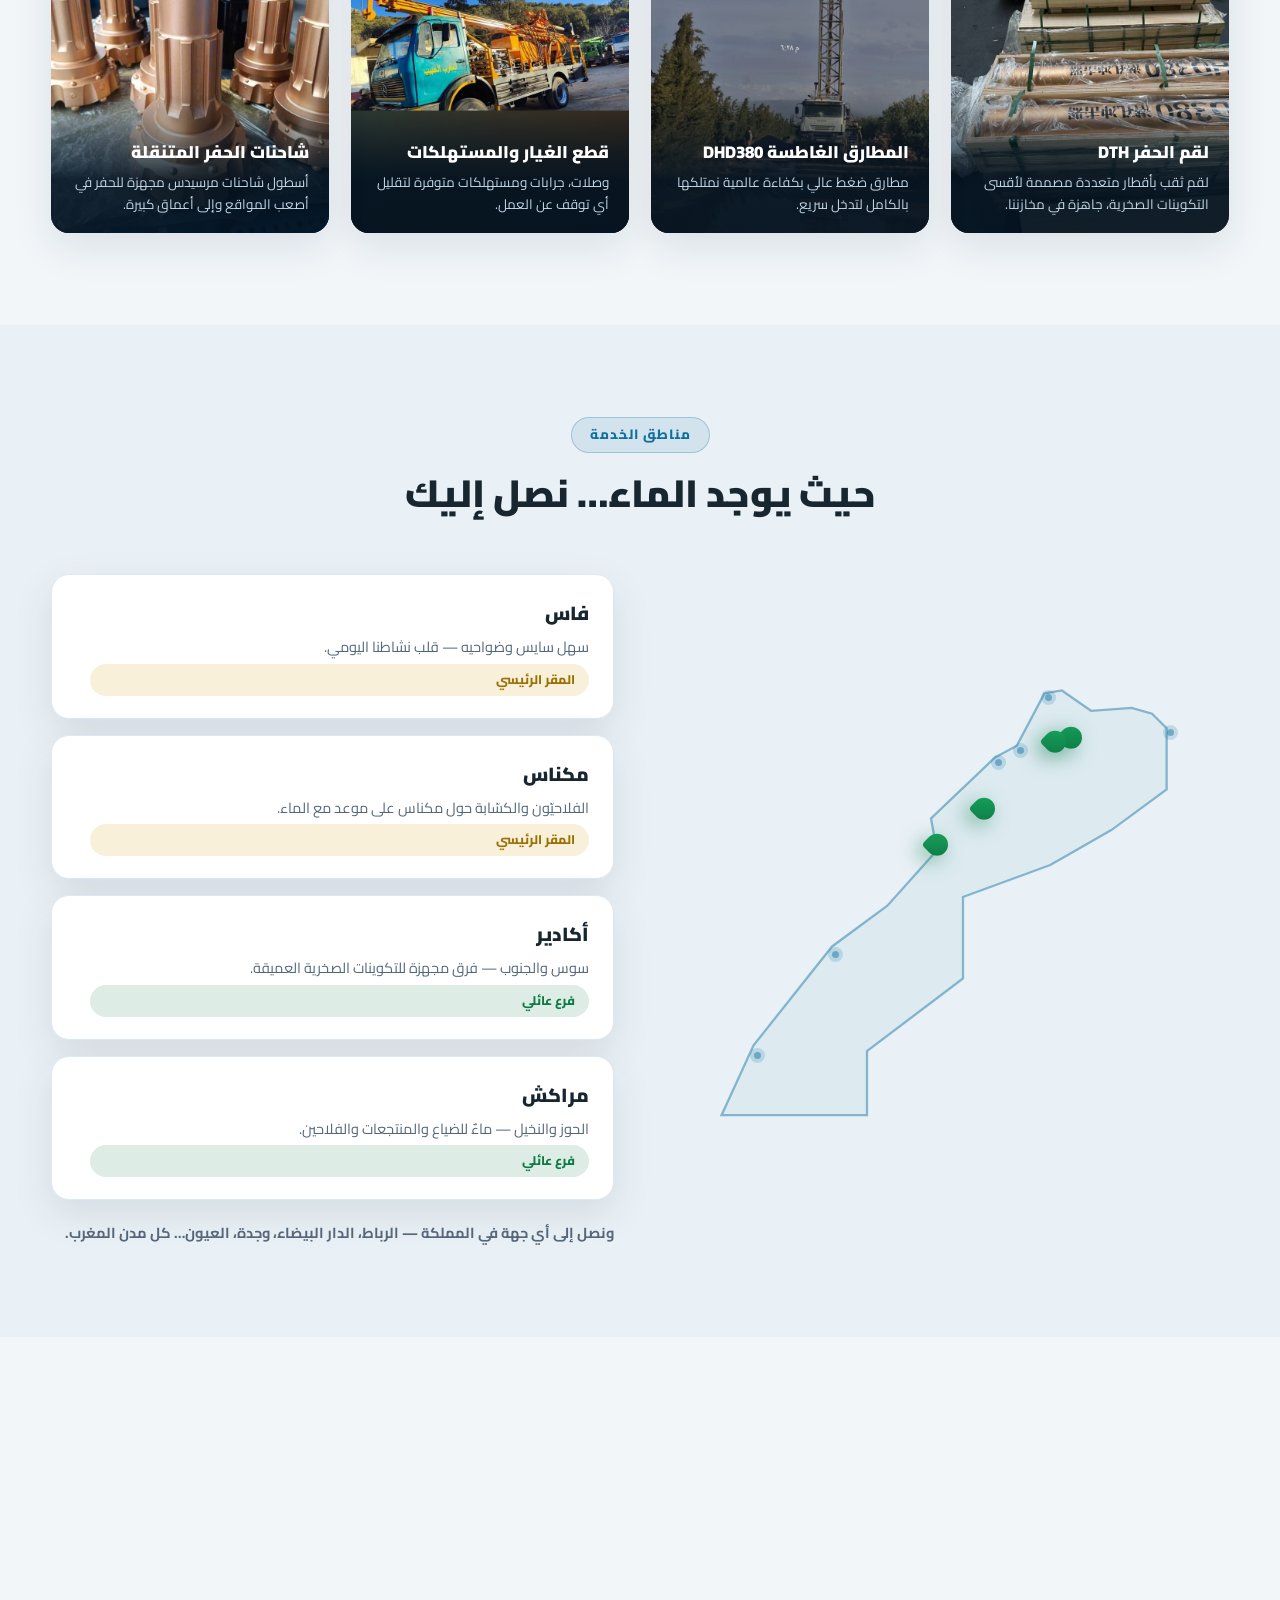
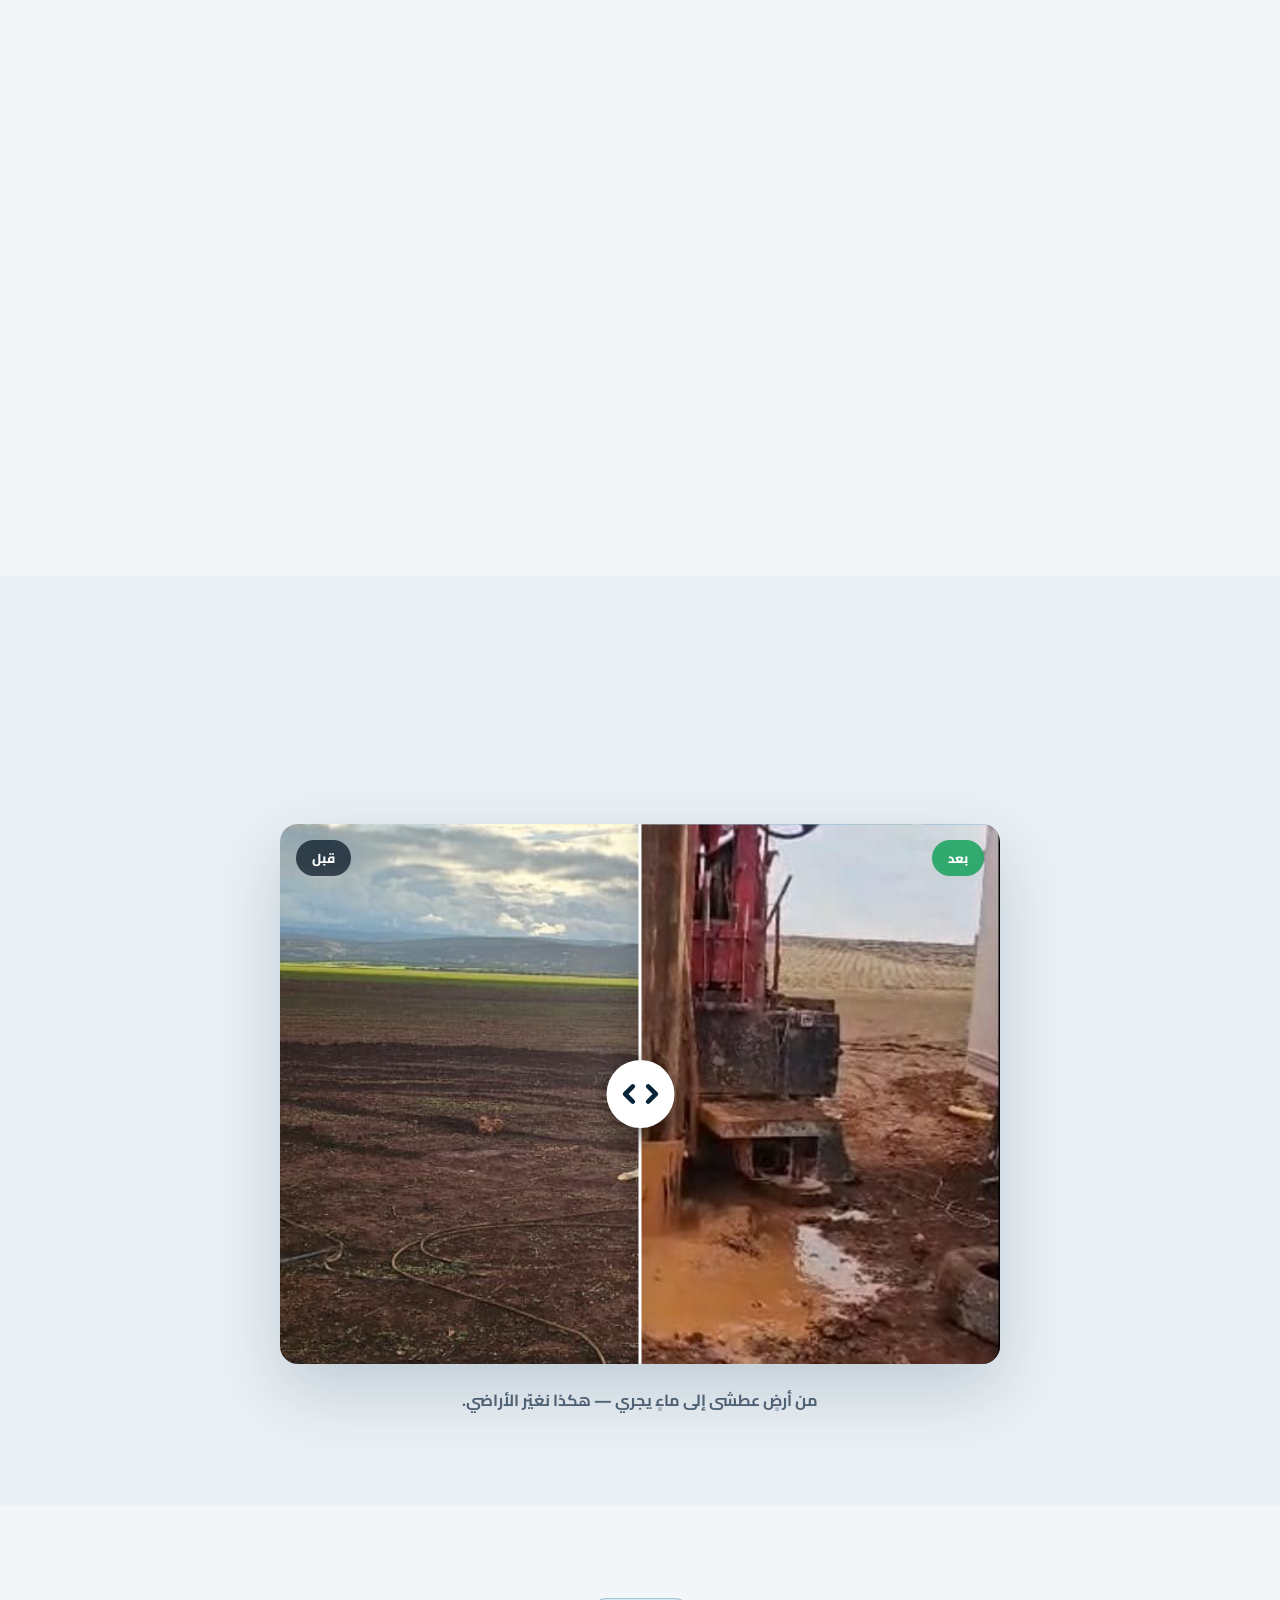
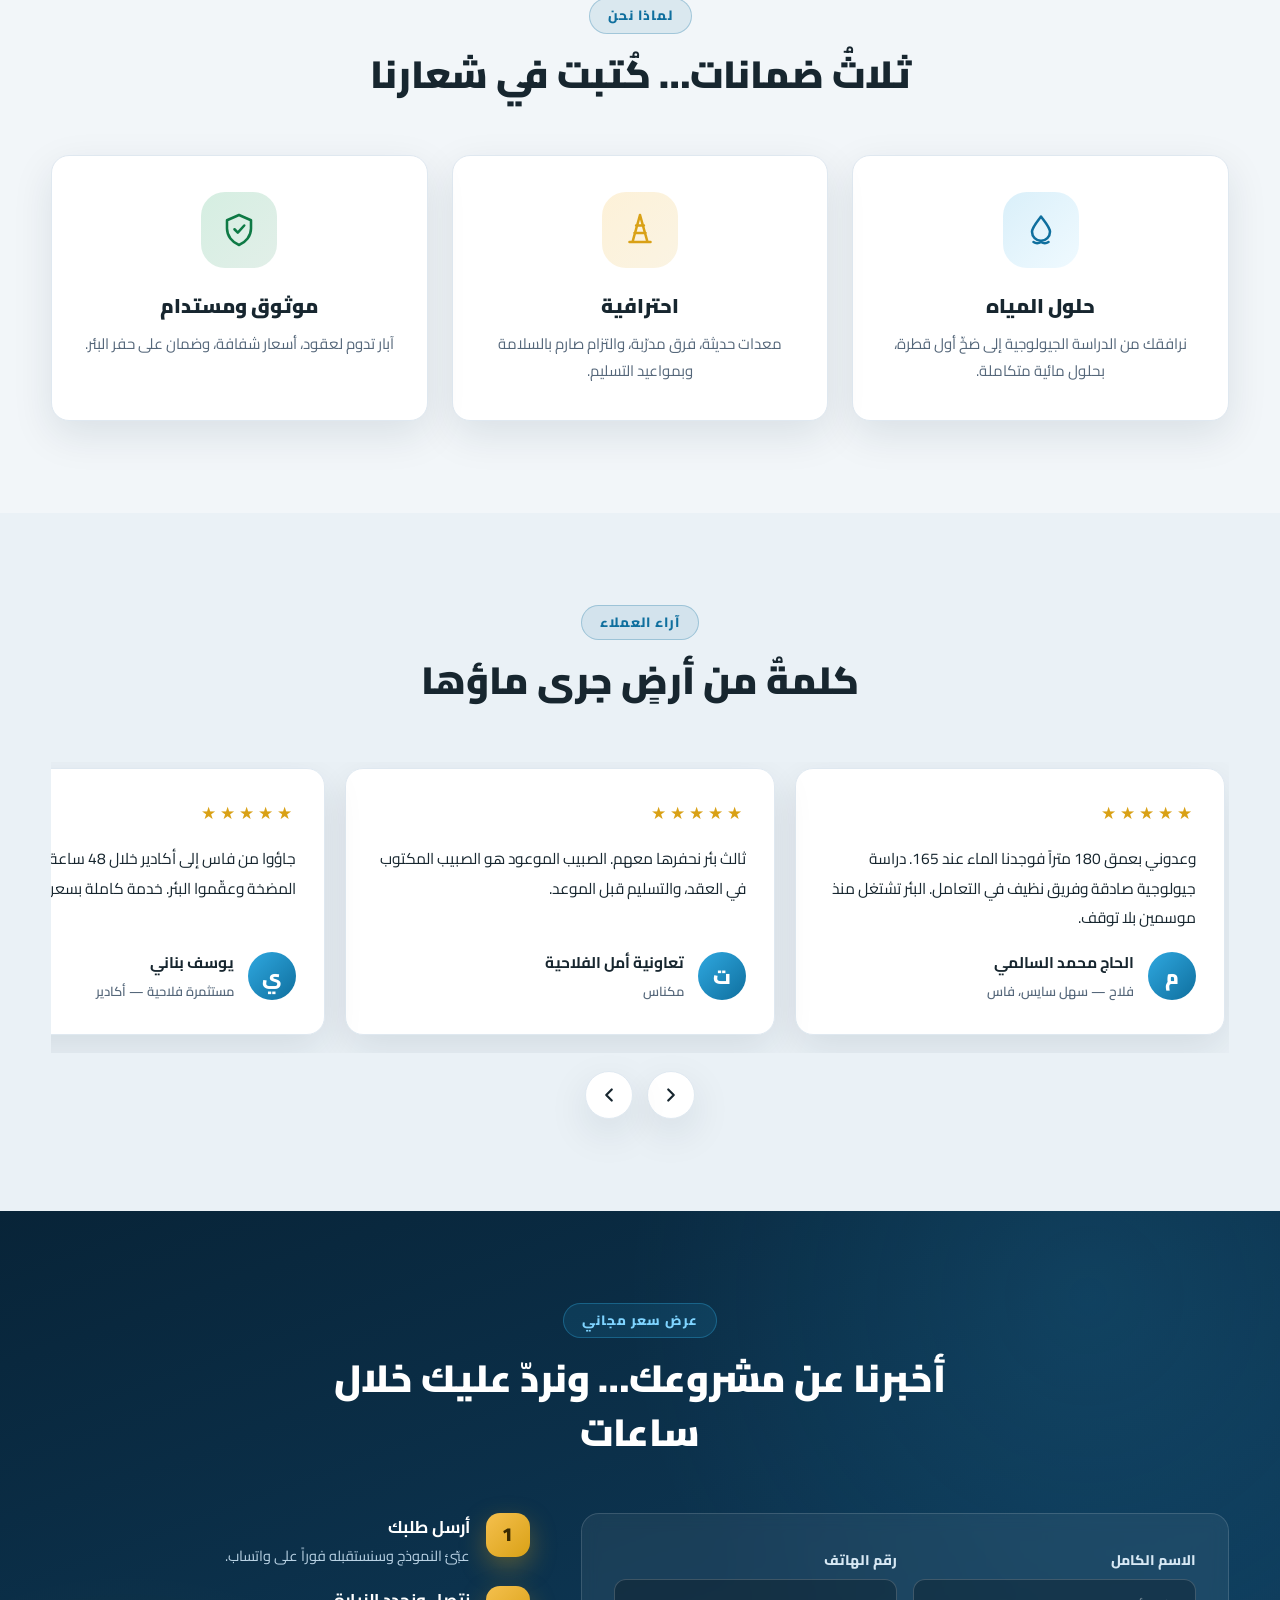
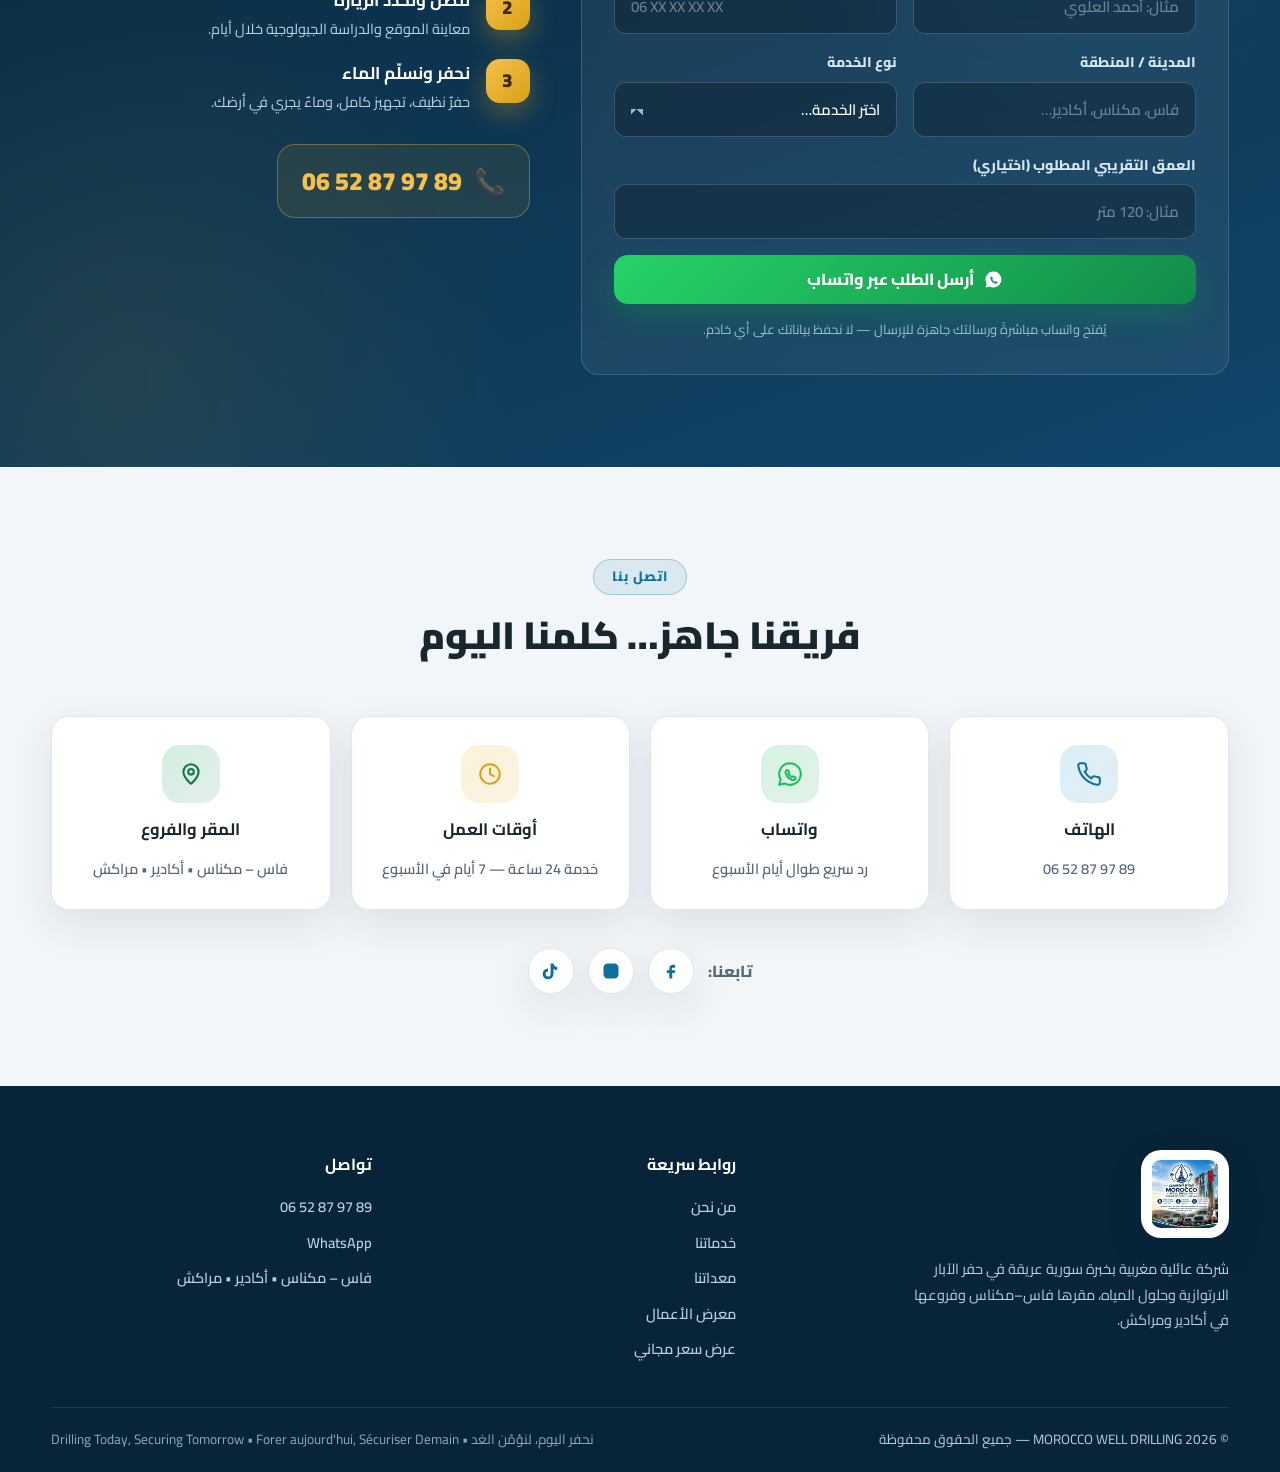
==== commit 0d92985a: "Switch positions of equipment photos 3 and 4 (truck-3 <-> parts-stock); archive annotated screenshot" ====
--- a/index.html
+++ b/index.html
@@ -184,8 +184,8 @@
     <div class="equip-grid">
       <figure class="equip-card reveal"><img src="img/dth-bits.jpg" alt="لقم الحفر DTH" loading="lazy"><figcaption><h3 data-i18n="eq1.t">لقم الحفر DTH</h3><p data-i18n="eq1.d">لقم ثقب بأقطار متعددة مصممة لأقسى التكوينات الصخرية، جاهزة في مخازننا.</p></figcaption></figure>
       <figure class="equip-card reveal"><img src="img/crate-dhd380.jpg" alt="المطارق الغاطسة DHD380" loading="lazy"><figcaption><h3 data-i18n="eq2.t">المطارق الغاطسة DHD380</h3><p data-i18n="eq2.d">مطارق ضغط عالي بكفاءة عالمية نمتلكها بالكامل لتدخل سريع.</p></figcaption></figure>
+      <figure class="equip-card reveal"><img src="img/parts-stock.jpg" alt="قطع الغيار والمستهلكات" loading="lazy"><figcaption><h3 data-i18n="eq4.t">قطع الغيار والمستهلكات</h3><p data-i18n="eq4.d">وصلات، جرابات ومستهلكات متوفرة لتقليل أي توقف عن العمل.</p></figcaption></figure>
       <figure class="equip-card reveal"><img src="img/truck-3.jpg" alt="شاحنات الحفر المتنقلة" loading="lazy"><figcaption><h3 data-i18n="eq3.t">شاحنات الحفر المتنقلة</h3><p data-i18n="eq3.d">أسطول شاحنات مرسيدس مجهزة للحفر في أصعب المواقع وإلى أعماق كبيرة.</p></figcaption></figure>
-      <figure class="equip-card reveal"><img src="img/parts-stock.jpg" alt="قطع الغيار والمستهلكات" loading="lazy"><figcaption><h3 data-i18n="eq4.t">قطع الغيار والمستهلكات</h3><p data-i18n="eq4.d">وصلات، جرابات ومستهلكات متوفرة لتقليل أي توقف عن العمل.</p></figcaption></figure>
     </div>
   </div>
 </section>
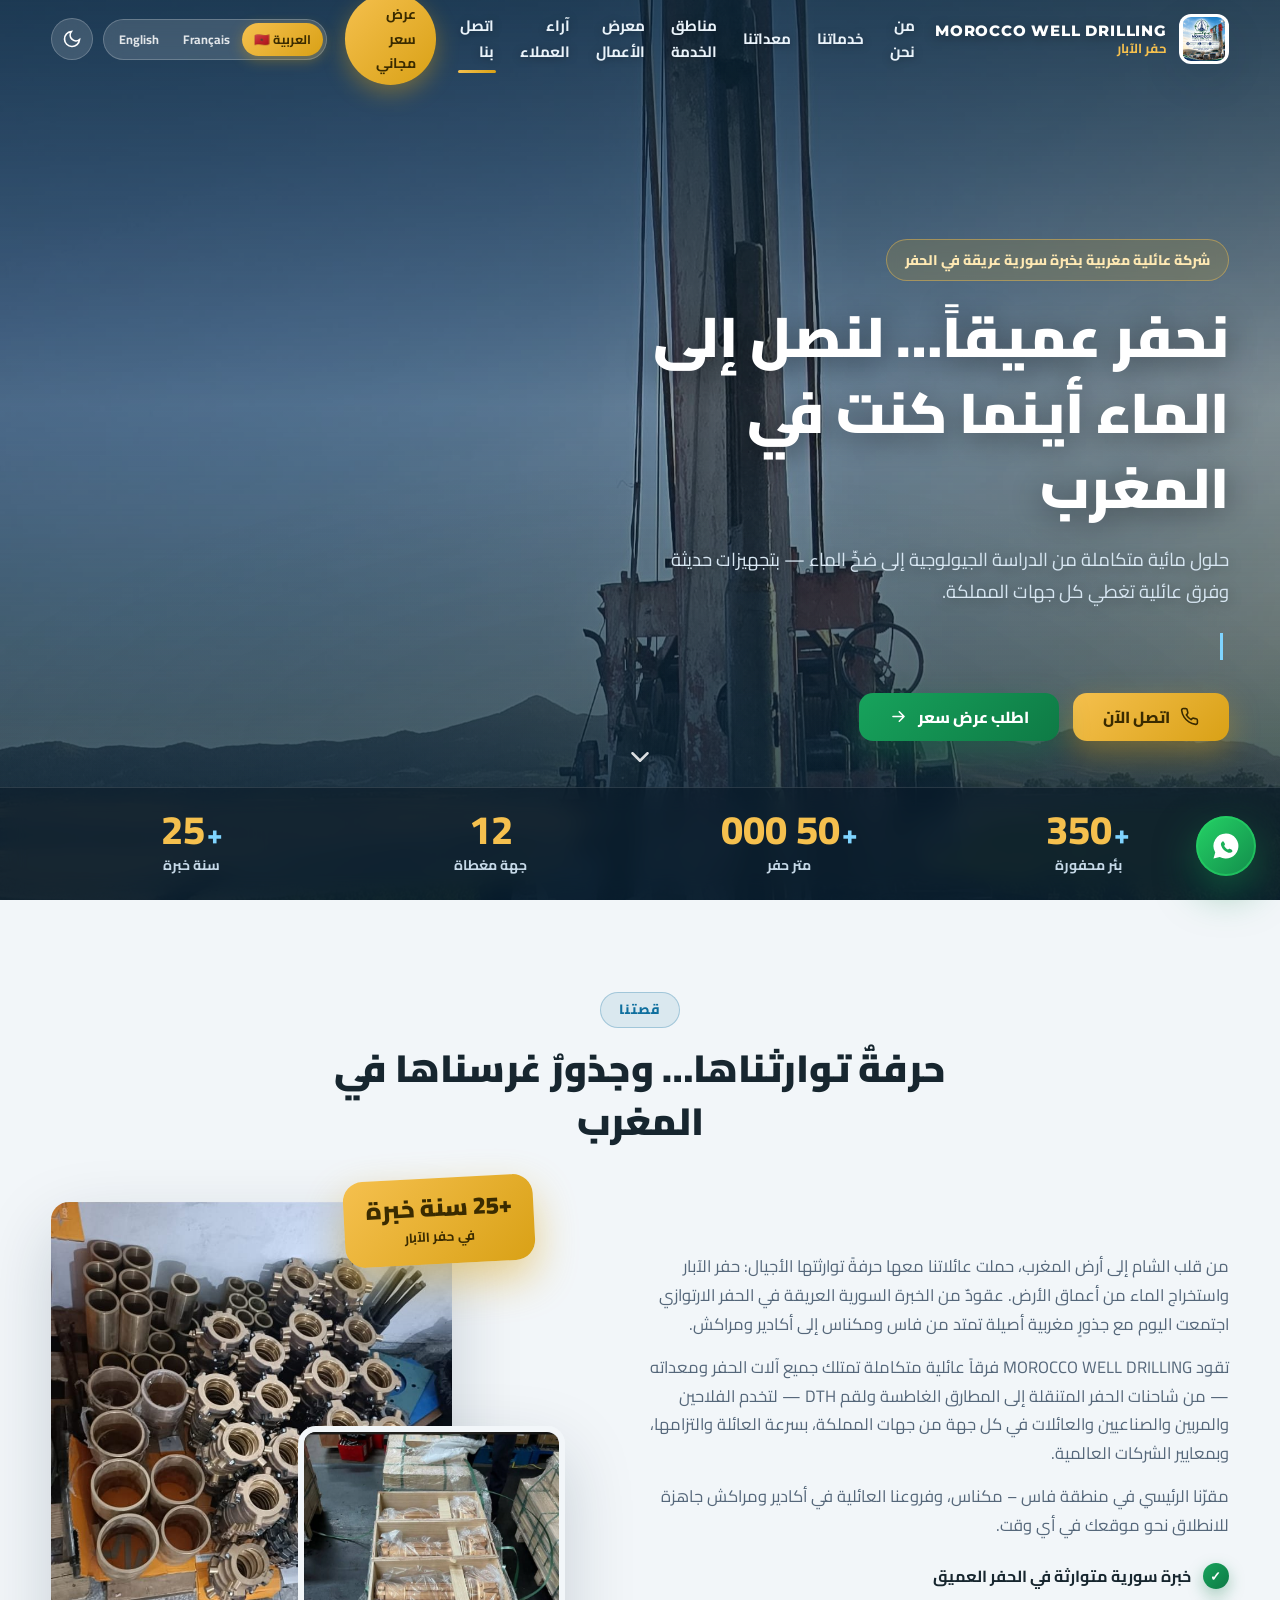
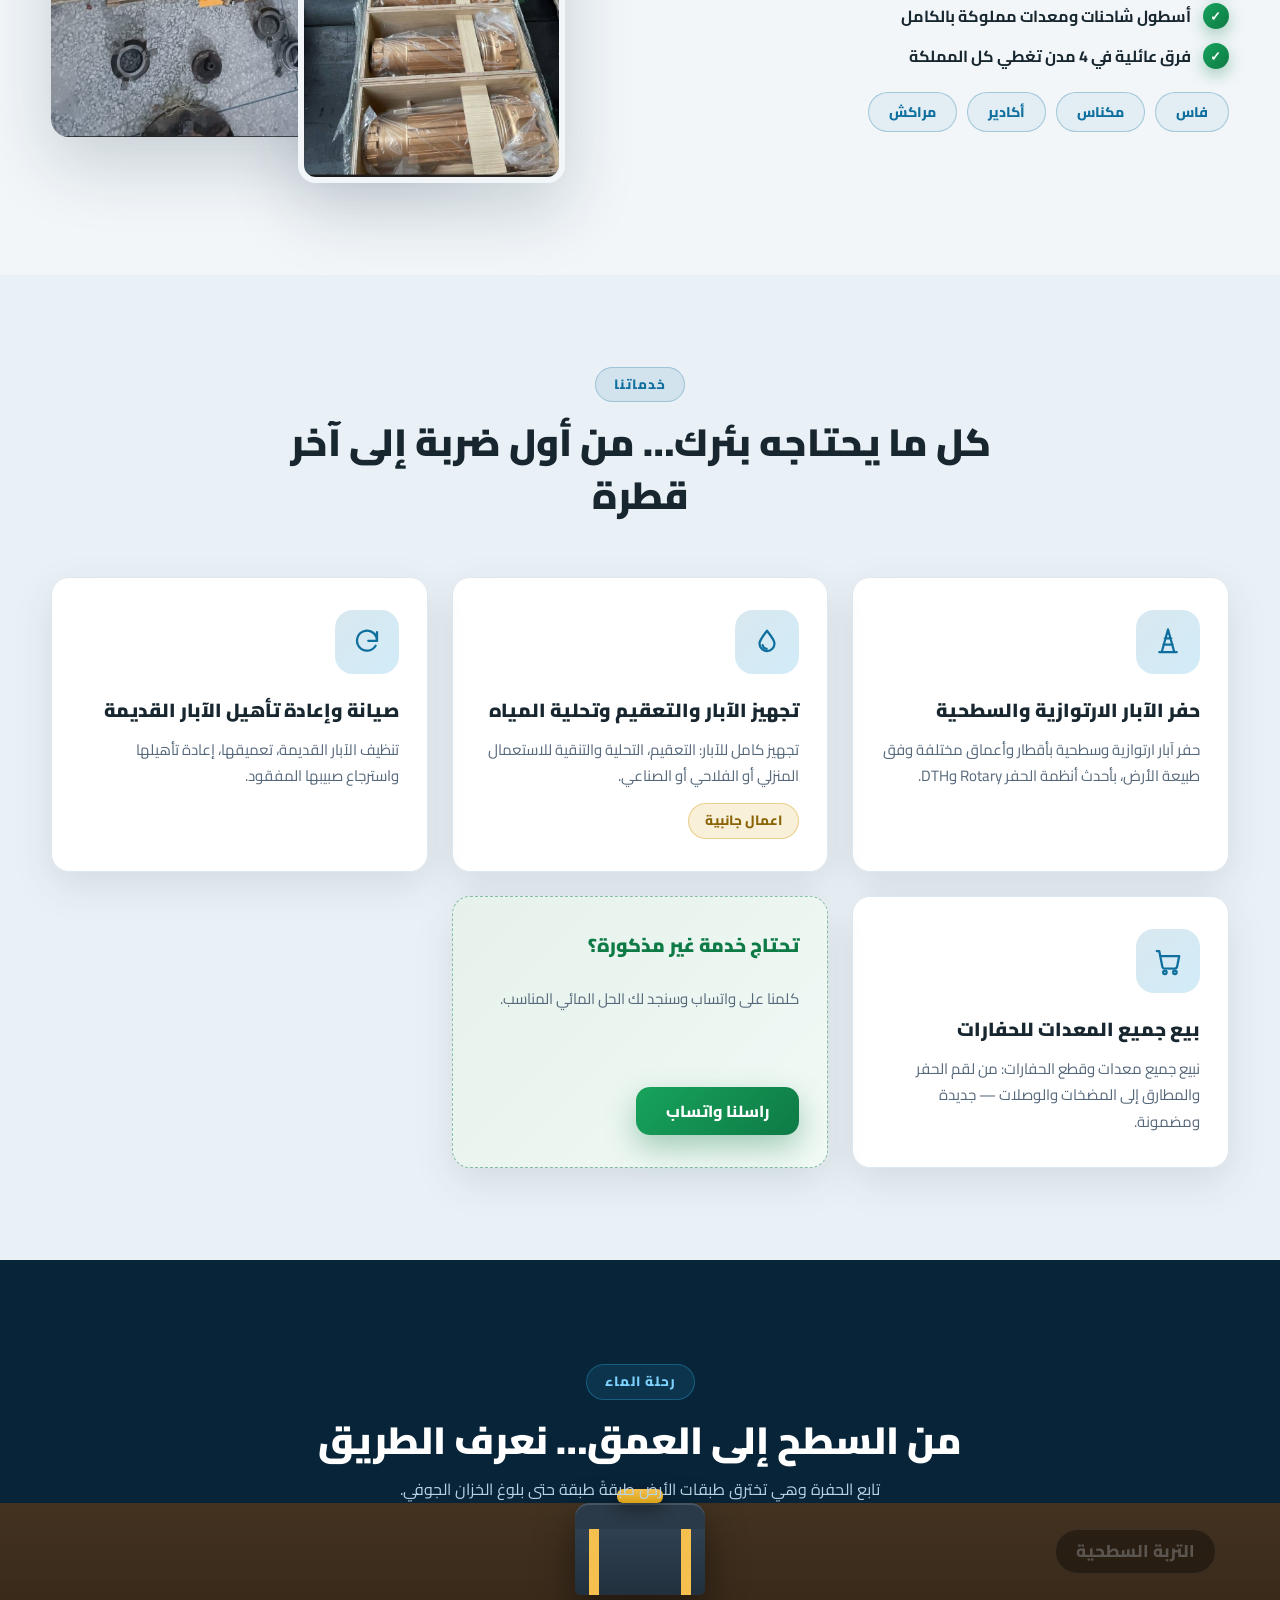
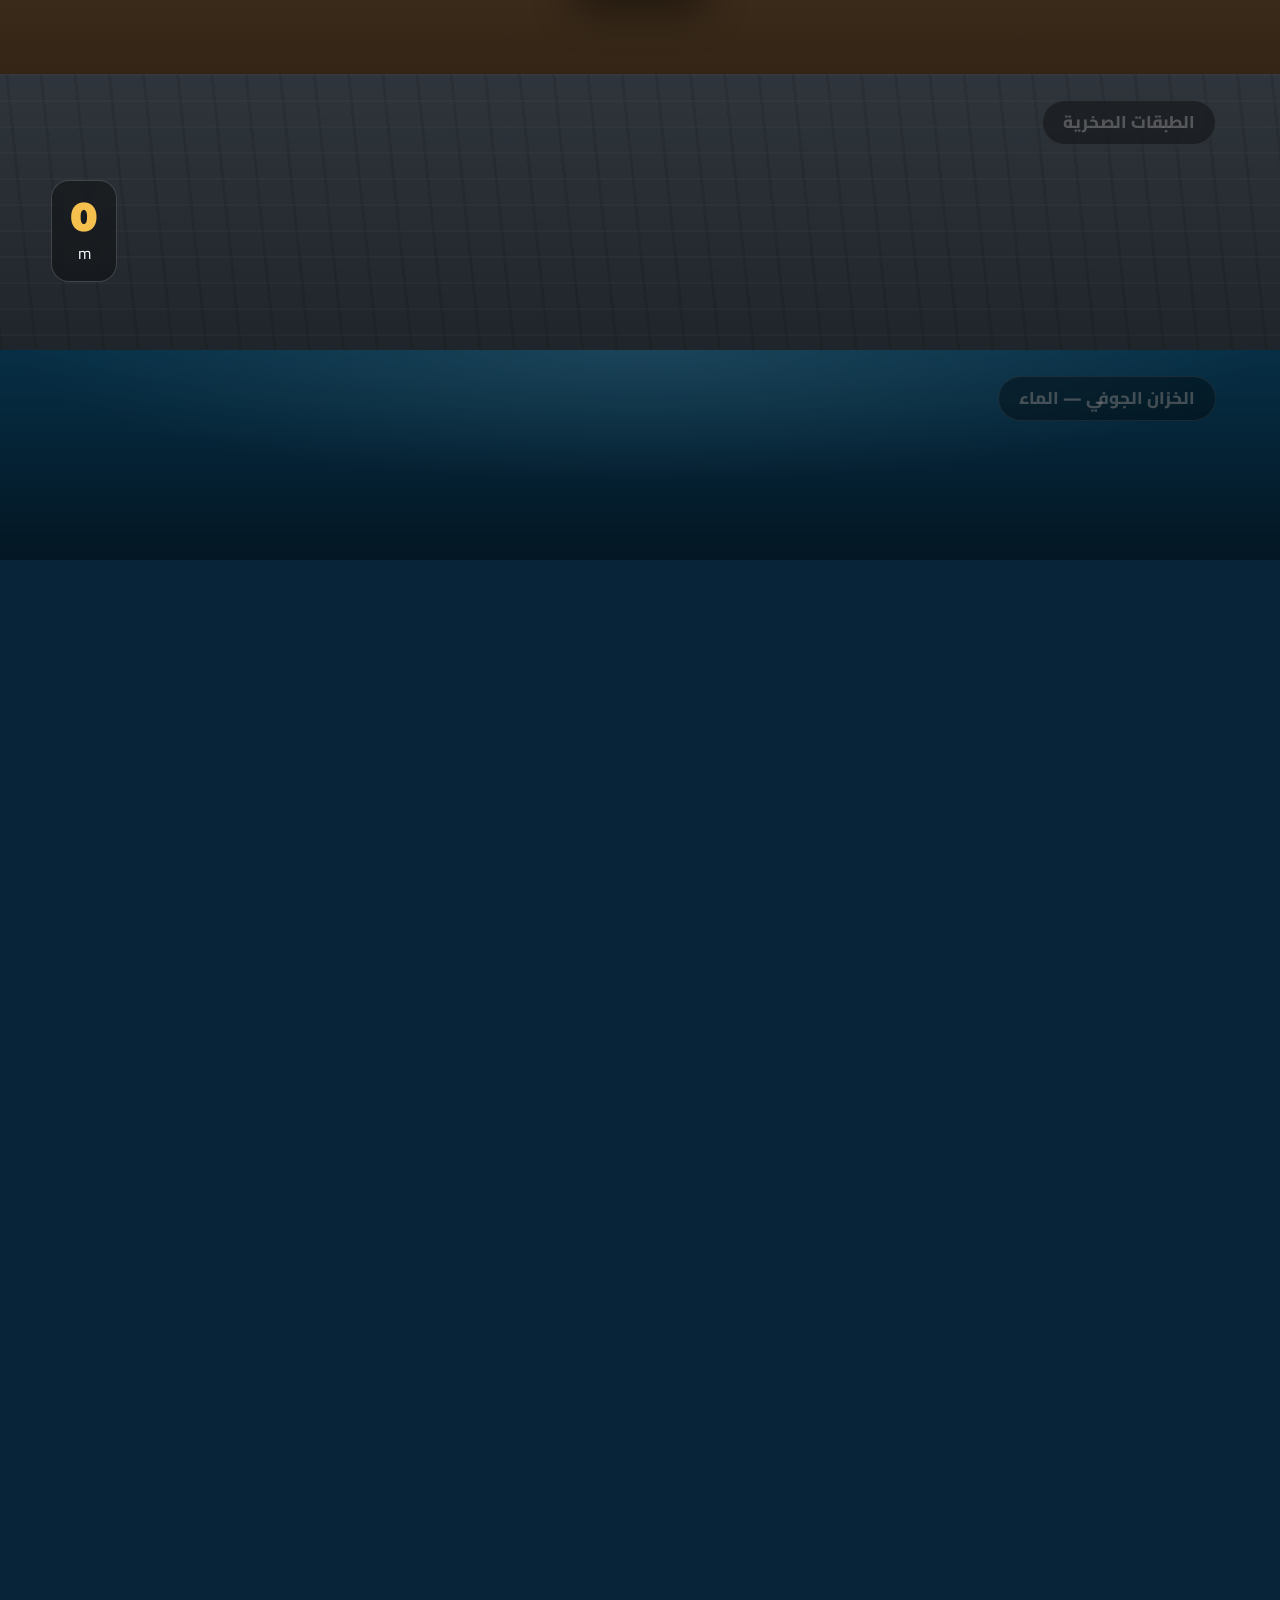
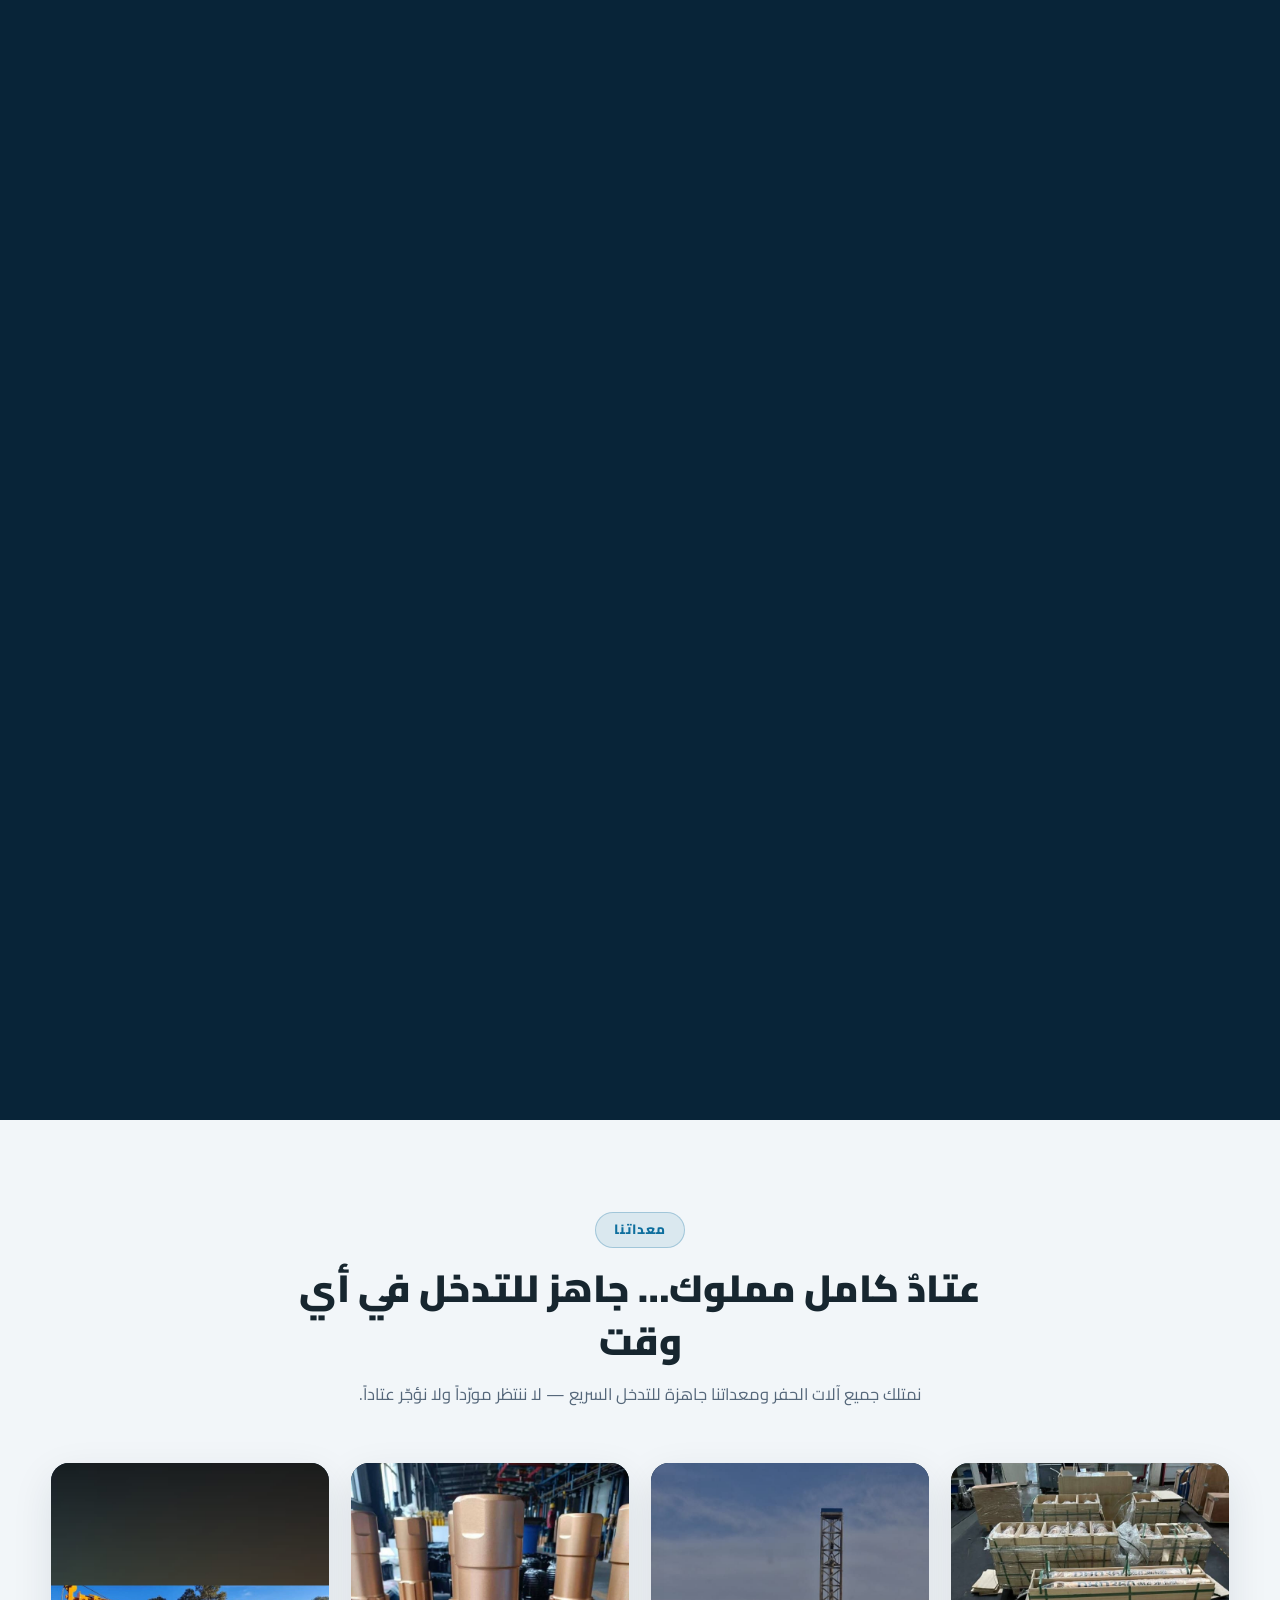
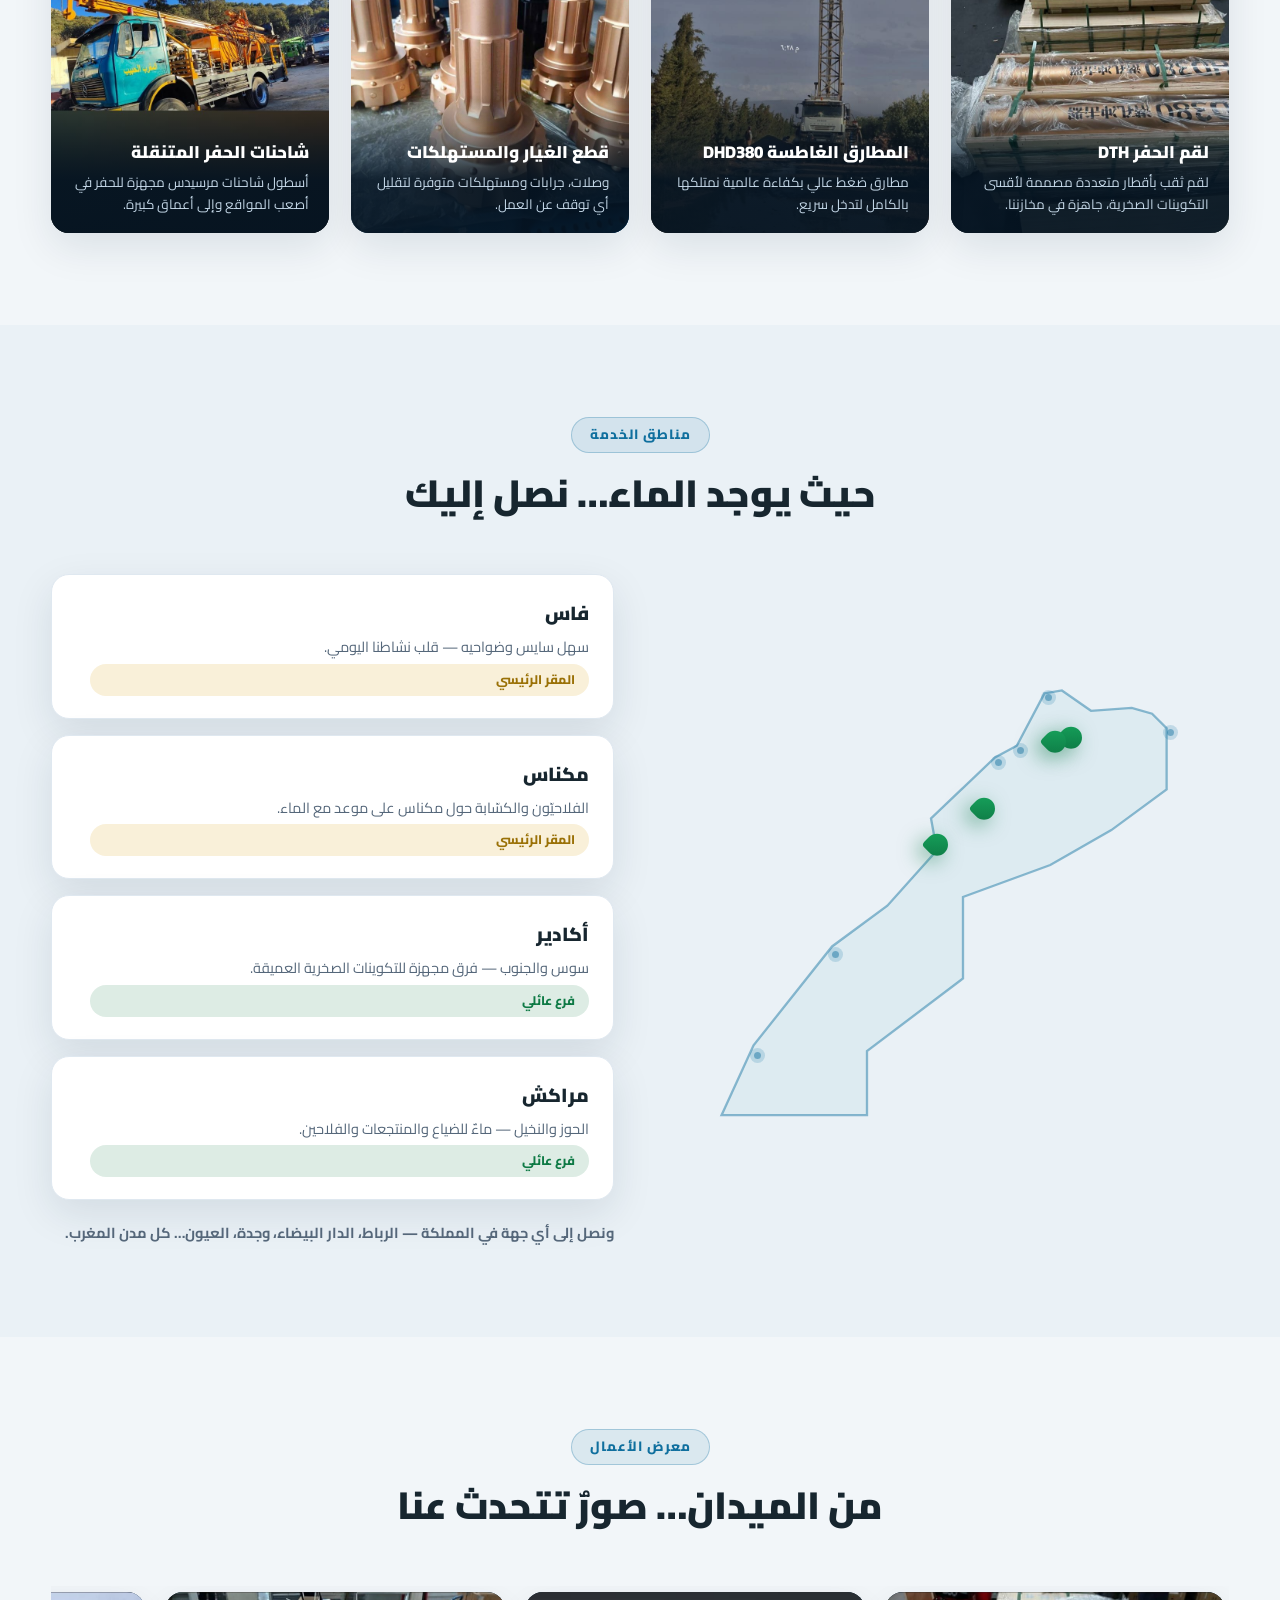
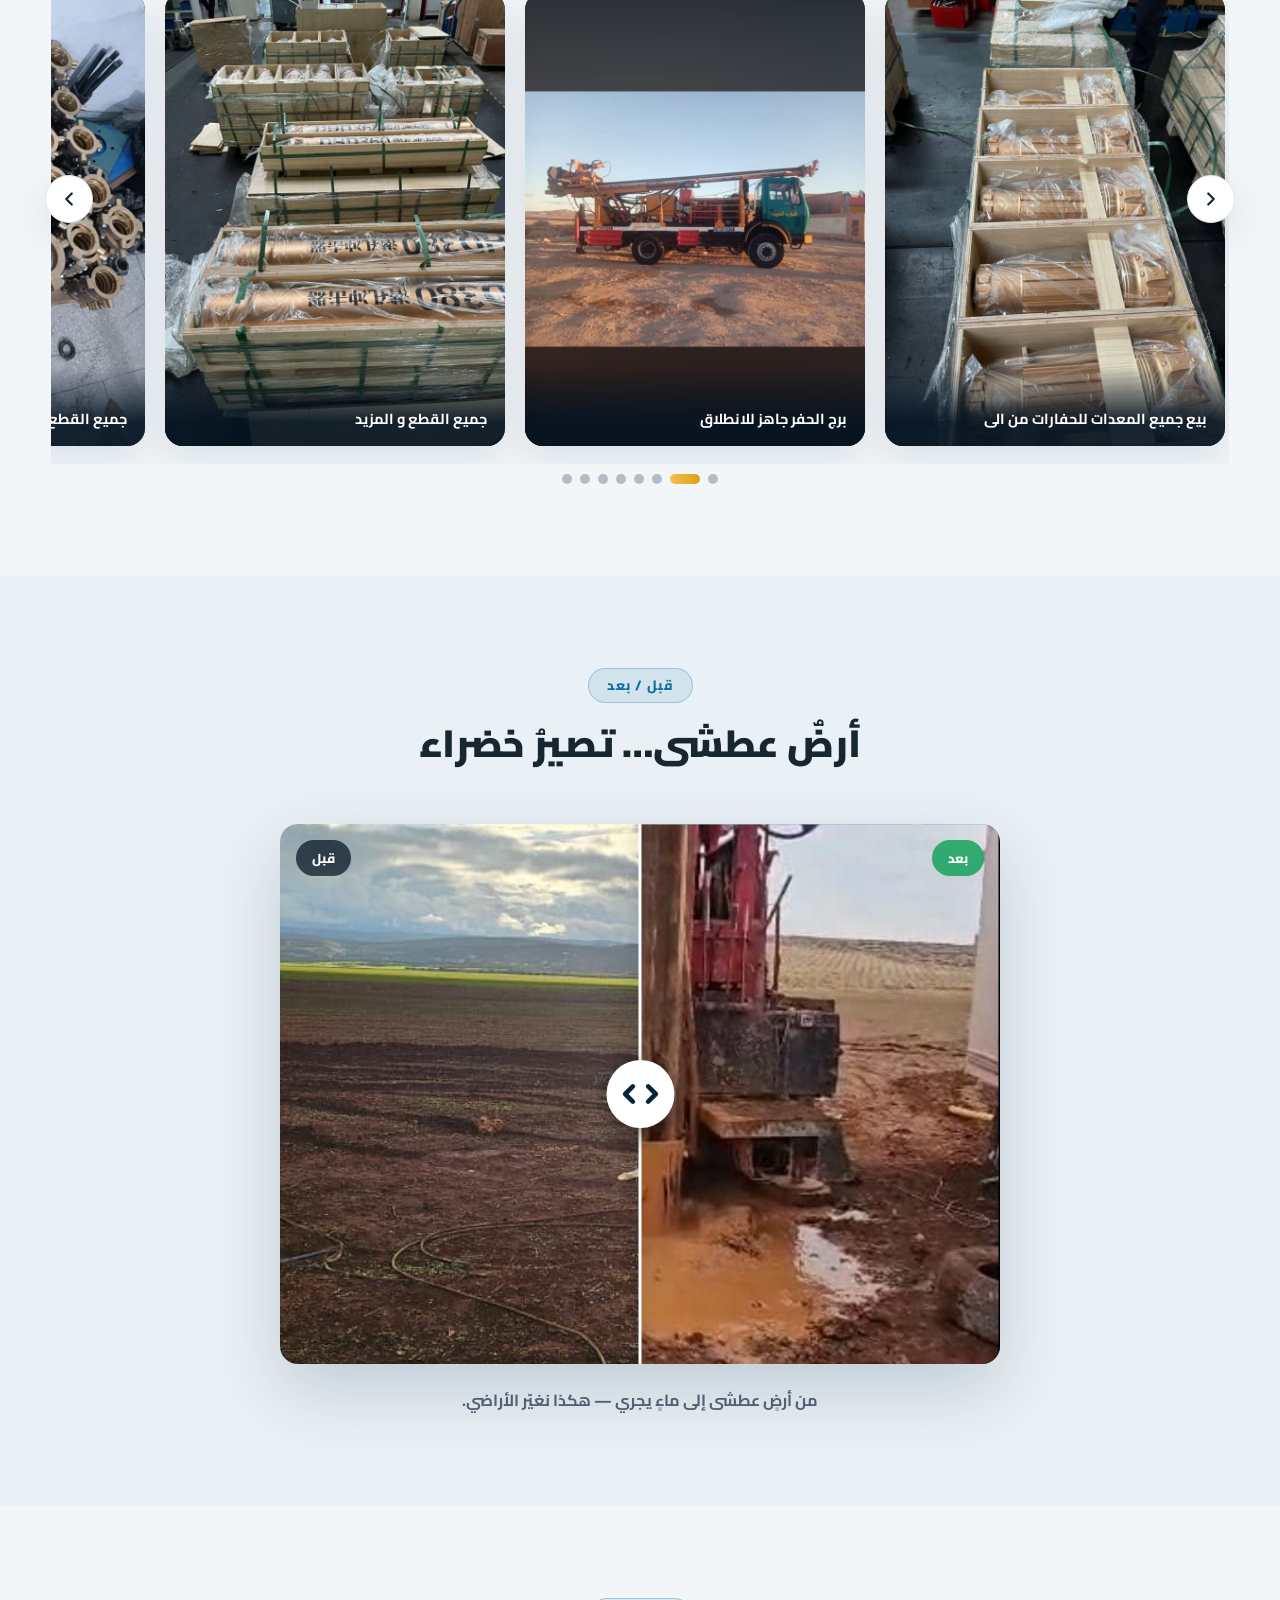
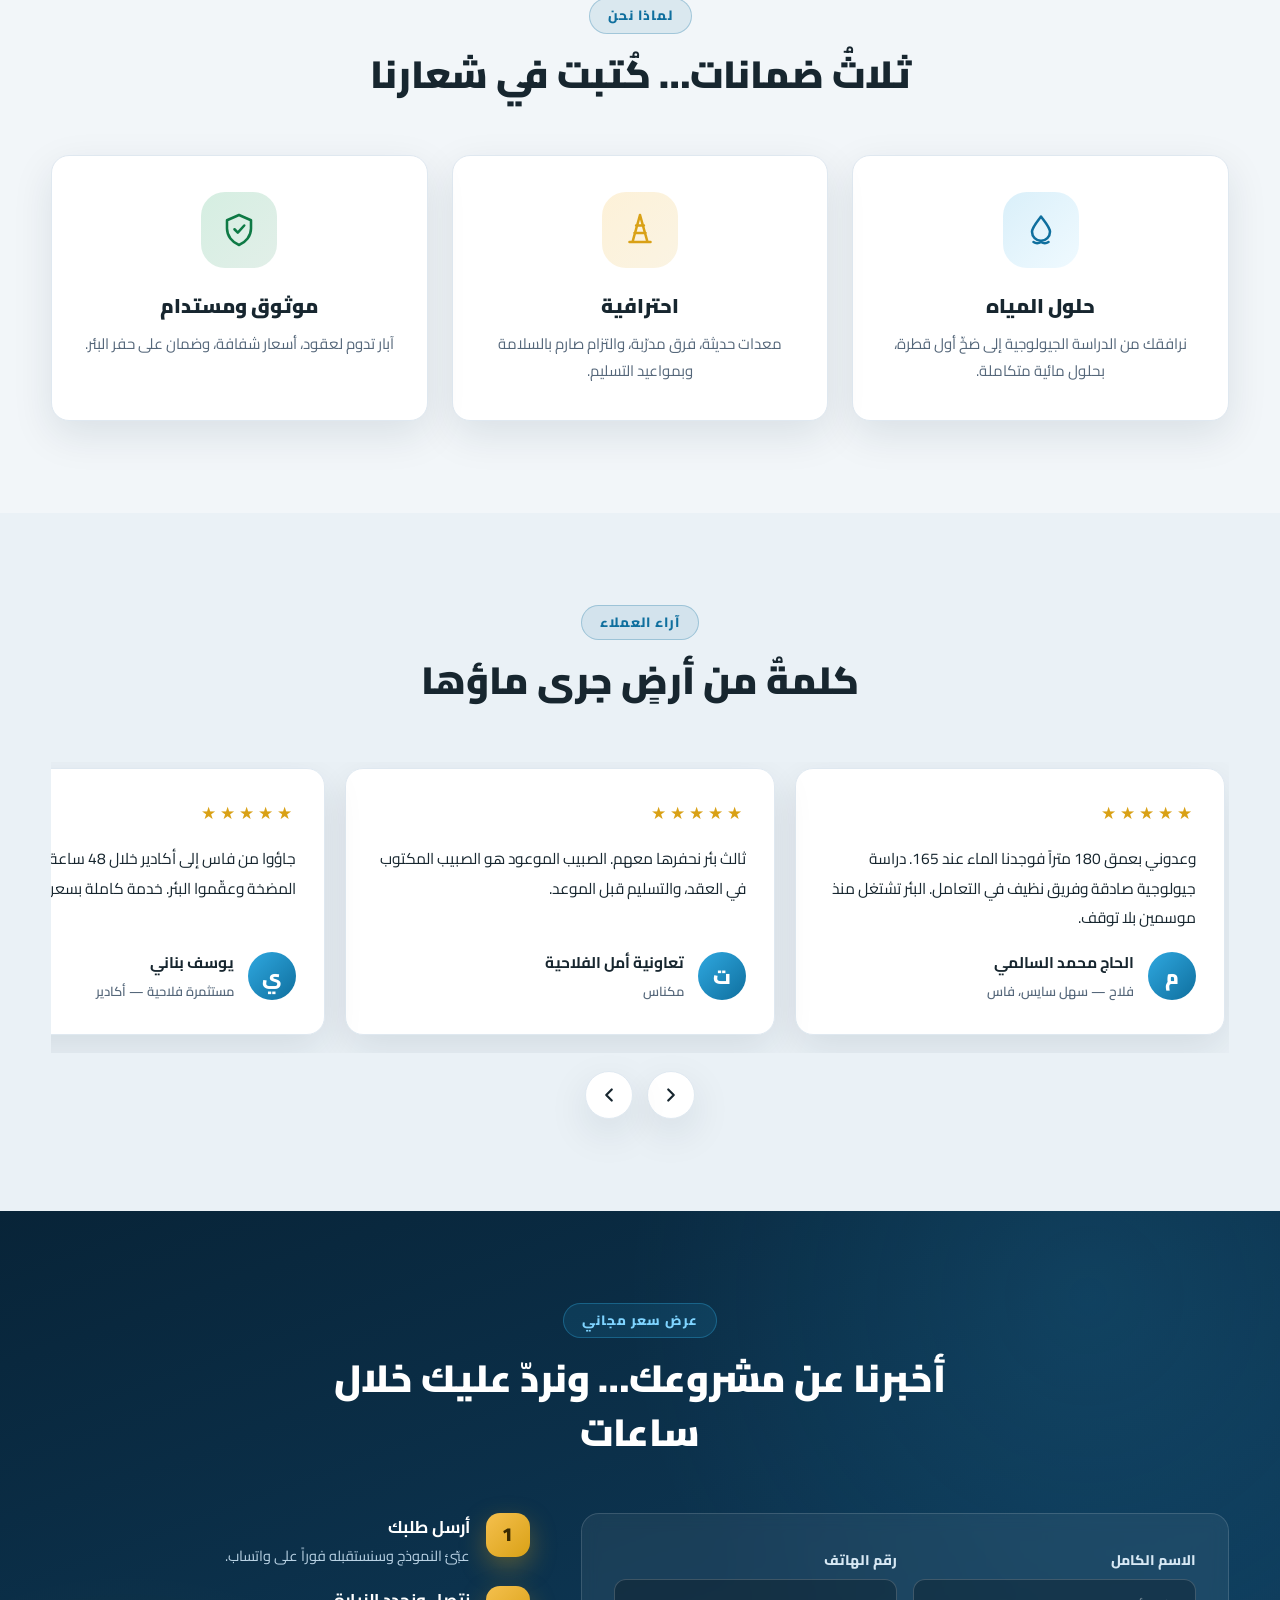
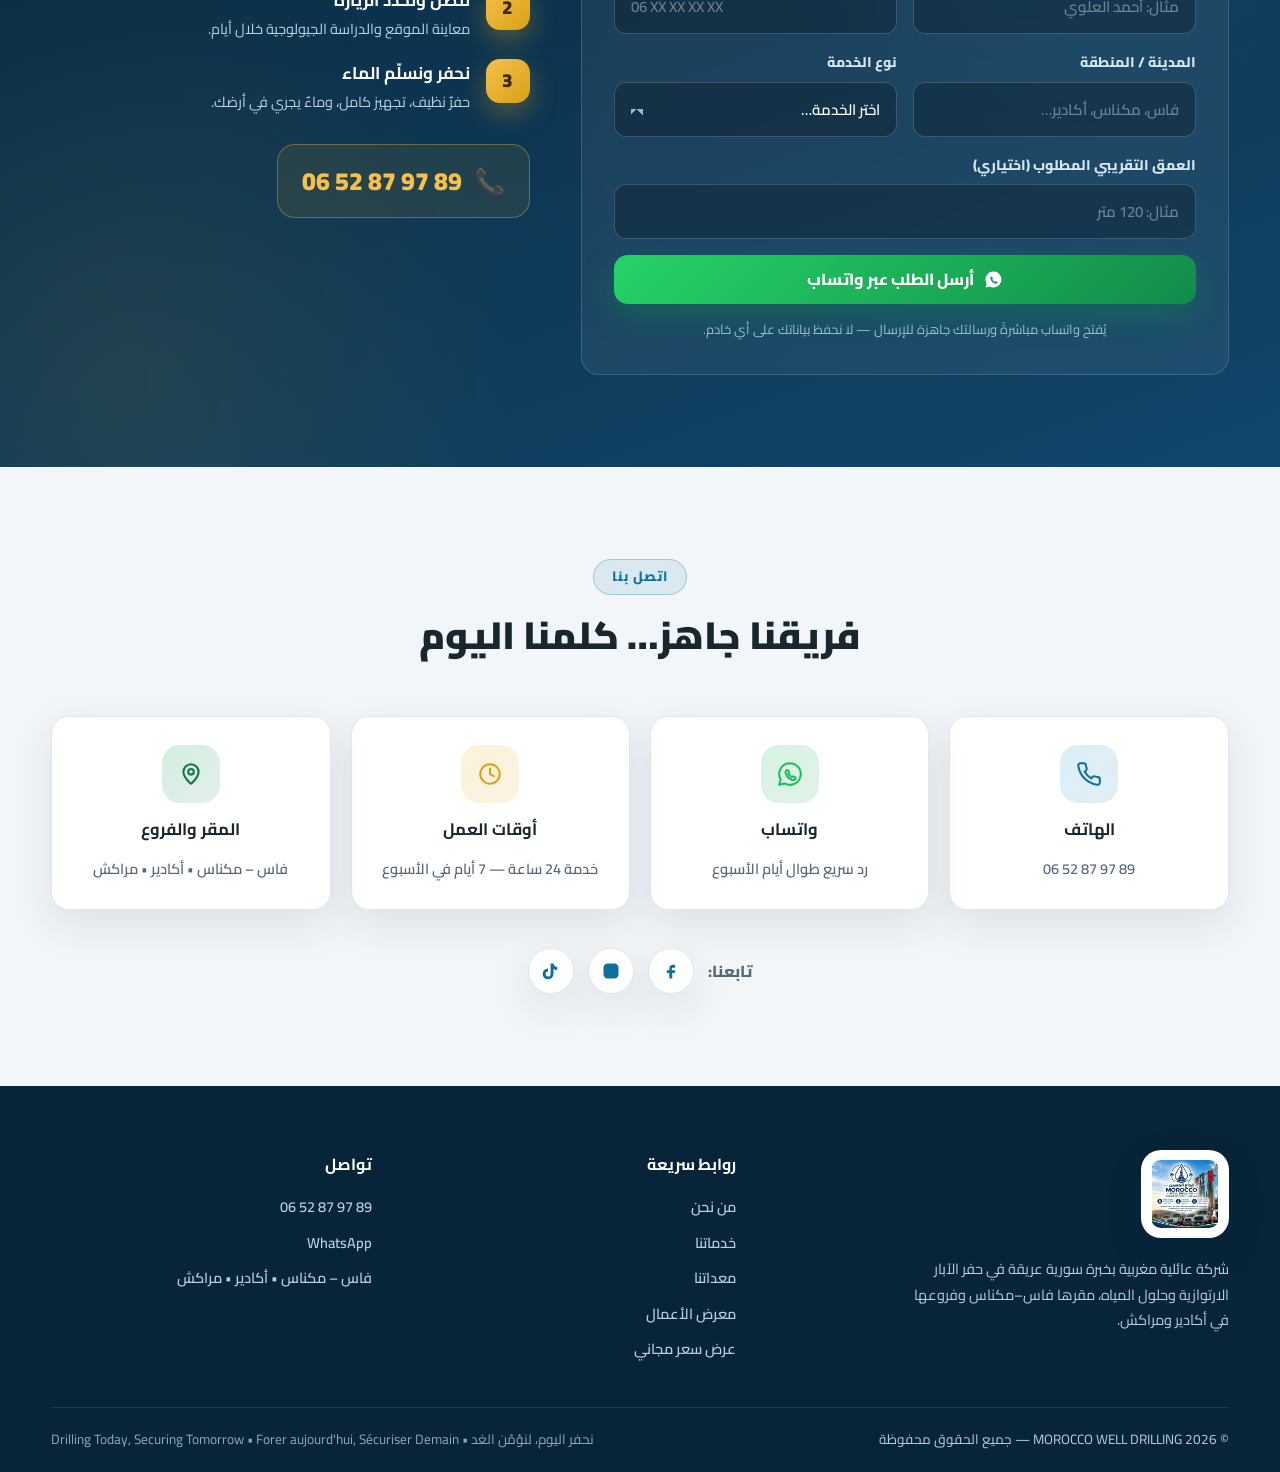
==== commit 6b88b54a: "Services title: دراسة -> ضربة (AR/FR/EN); equipment: switch photos of cards 3-4 only, captions stay " ====
--- a/index.html
+++ b/index.html
@@ -124,7 +124,7 @@
 <!-- ═══ 2) خدماتنا ═══ -->
 <section id="services" class="section alt">
   <div class="container">
-    <div class="sec-head reveal"><span class="kicker" data-i18n="services.kicker">خدماتنا</span><h2 data-i18n="services.title">كل ما يحتاجه بئرك… من أول دراسة إلى آخر قطرة</h2></div>
+    <div class="sec-head reveal"><span class="kicker" data-i18n="services.kicker">خدماتنا</span><h2 data-i18n="services.title">كل ما يحتاجه بئرك… من أول ضربة إلى آخر قطرة</h2></div>
     <div class="cards-grid">
       <article class="svc-card reveal">
         <div class="svc-ico"><svg viewBox="0 0 24 24"><path d="M12 2 7 20M12 2l5 18M9.4 9h5.2M8.3 14h7.4M5 20h14M12 2v3"/></svg></div>
@@ -184,8 +184,8 @@
     <div class="equip-grid">
       <figure class="equip-card reveal"><img src="img/dth-bits.jpg" alt="لقم الحفر DTH" loading="lazy"><figcaption><h3 data-i18n="eq1.t">لقم الحفر DTH</h3><p data-i18n="eq1.d">لقم ثقب بأقطار متعددة مصممة لأقسى التكوينات الصخرية، جاهزة في مخازننا.</p></figcaption></figure>
       <figure class="equip-card reveal"><img src="img/crate-dhd380.jpg" alt="المطارق الغاطسة DHD380" loading="lazy"><figcaption><h3 data-i18n="eq2.t">المطارق الغاطسة DHD380</h3><p data-i18n="eq2.d">مطارق ضغط عالي بكفاءة عالمية نمتلكها بالكامل لتدخل سريع.</p></figcaption></figure>
-      <figure class="equip-card reveal"><img src="img/parts-stock.jpg" alt="قطع الغيار والمستهلكات" loading="lazy"><figcaption><h3 data-i18n="eq4.t">قطع الغيار والمستهلكات</h3><p data-i18n="eq4.d">وصلات، جرابات ومستهلكات متوفرة لتقليل أي توقف عن العمل.</p></figcaption></figure>
-      <figure class="equip-card reveal"><img src="img/truck-3.jpg" alt="شاحنات الحفر المتنقلة" loading="lazy"><figcaption><h3 data-i18n="eq3.t">شاحنات الحفر المتنقلة</h3><p data-i18n="eq3.d">أسطول شاحنات مرسيدس مجهزة للحفر في أصعب المواقع وإلى أعماق كبيرة.</p></figcaption></figure>
+      <figure class="equip-card reveal"><img src="img/truck-3.jpg" alt="شاحنات الحفر المتنقلة" loading="lazy"><figcaption><h3 data-i18n="eq4.t">قطع الغيار والمستهلكات</h3><p data-i18n="eq4.d">وصلات، جرابات ومستهلكات متوفرة لتقليل أي توقف عن العمل.</p></figcaption></figure>
+      <figure class="equip-card reveal"><img src="img/parts-stock.jpg" alt="قطع الغيار والمستهلكات" loading="lazy"><figcaption><h3 data-i18n="eq3.t">شاحنات الحفر المتنقلة</h3><p data-i18n="eq3.d">أسطول شاحنات مرسيدس مجهزة للحفر في أصعب المواقع وإلى أعماق كبيرة.</p></figcaption></figure>
     </div>
   </div>
 </section>
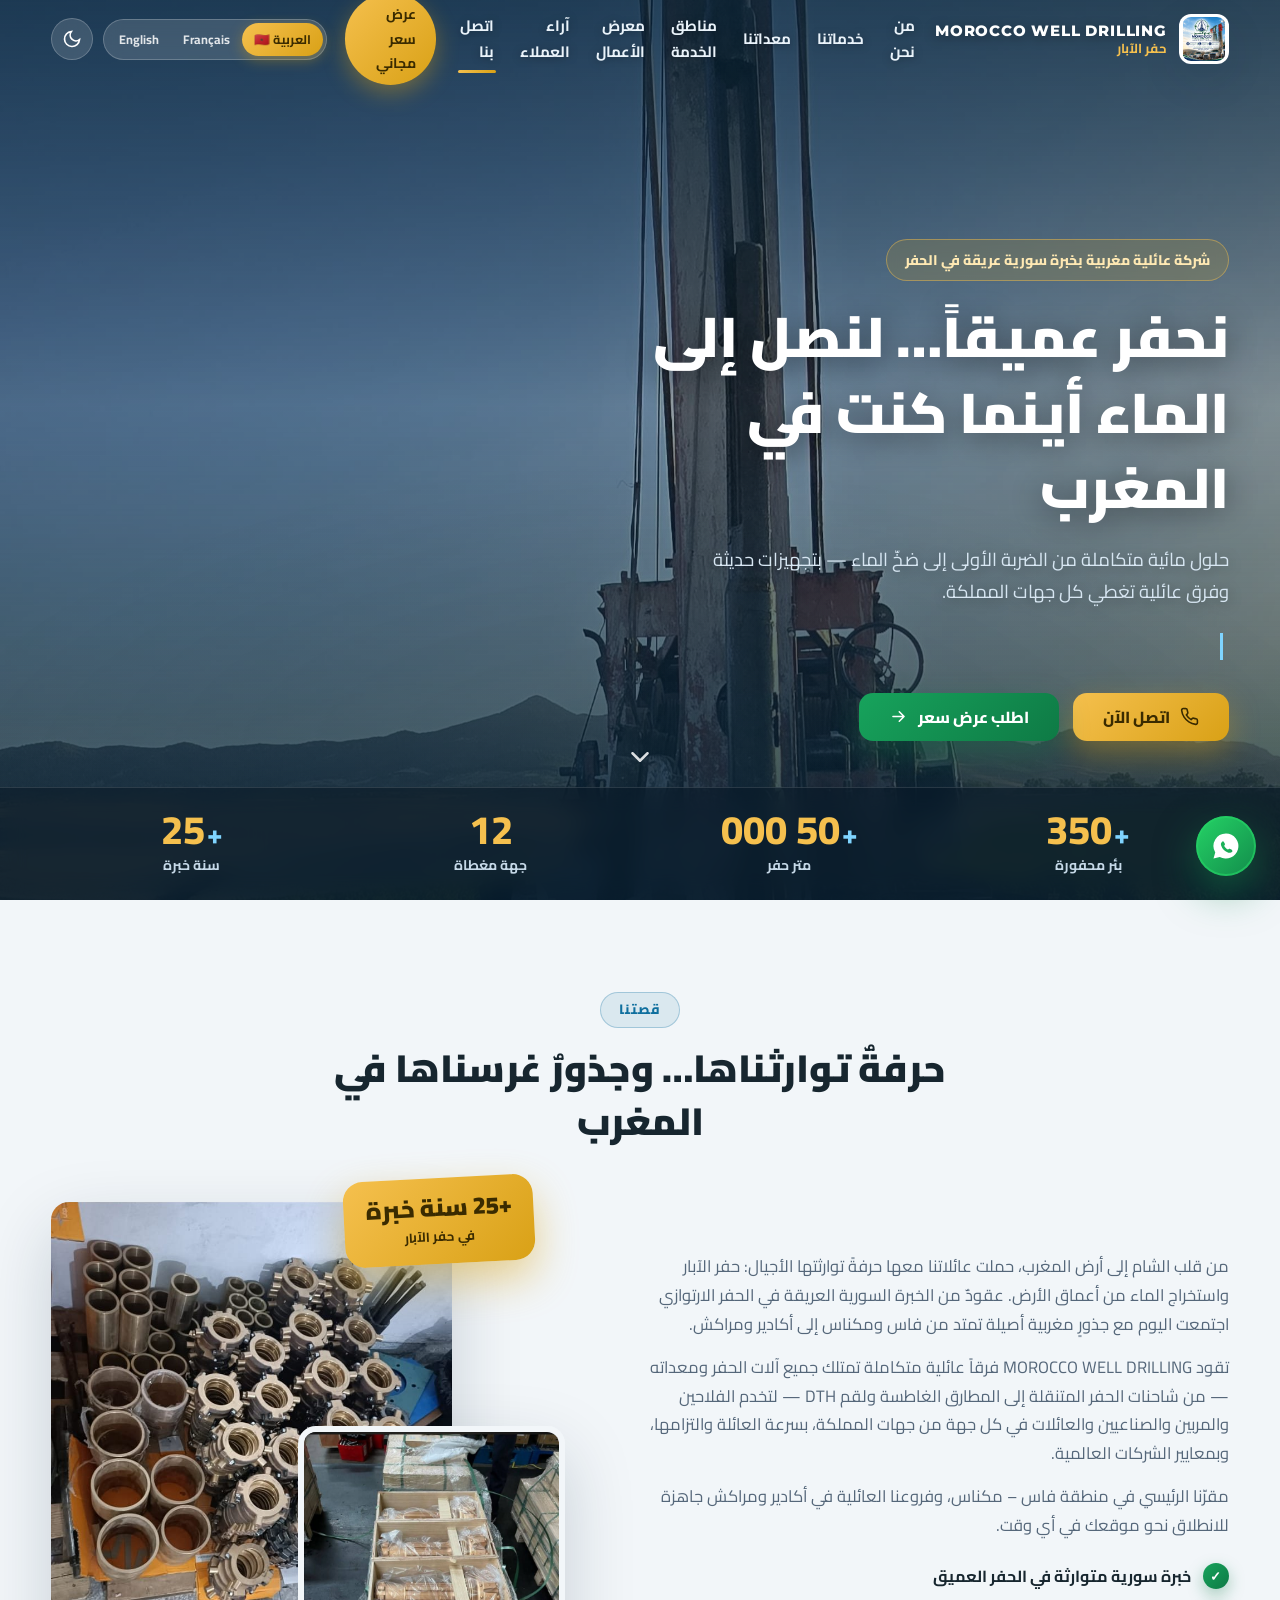
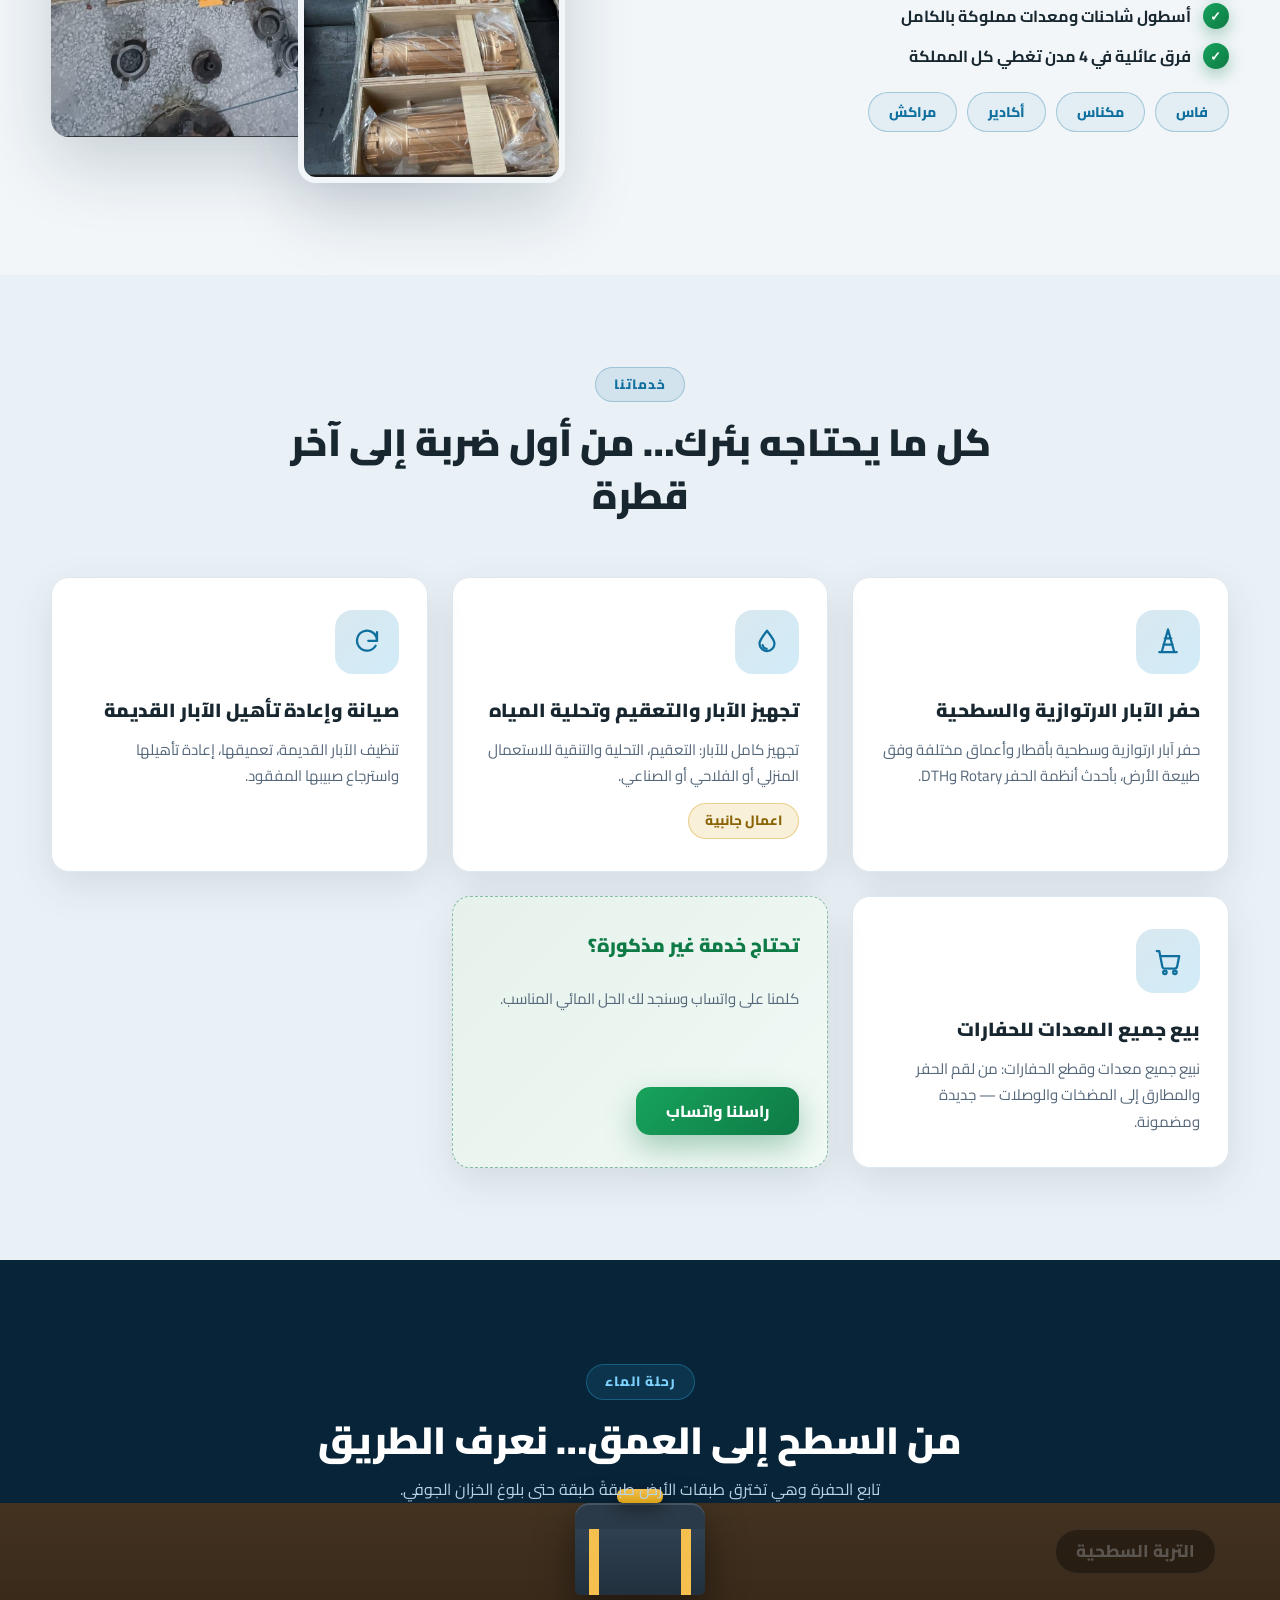
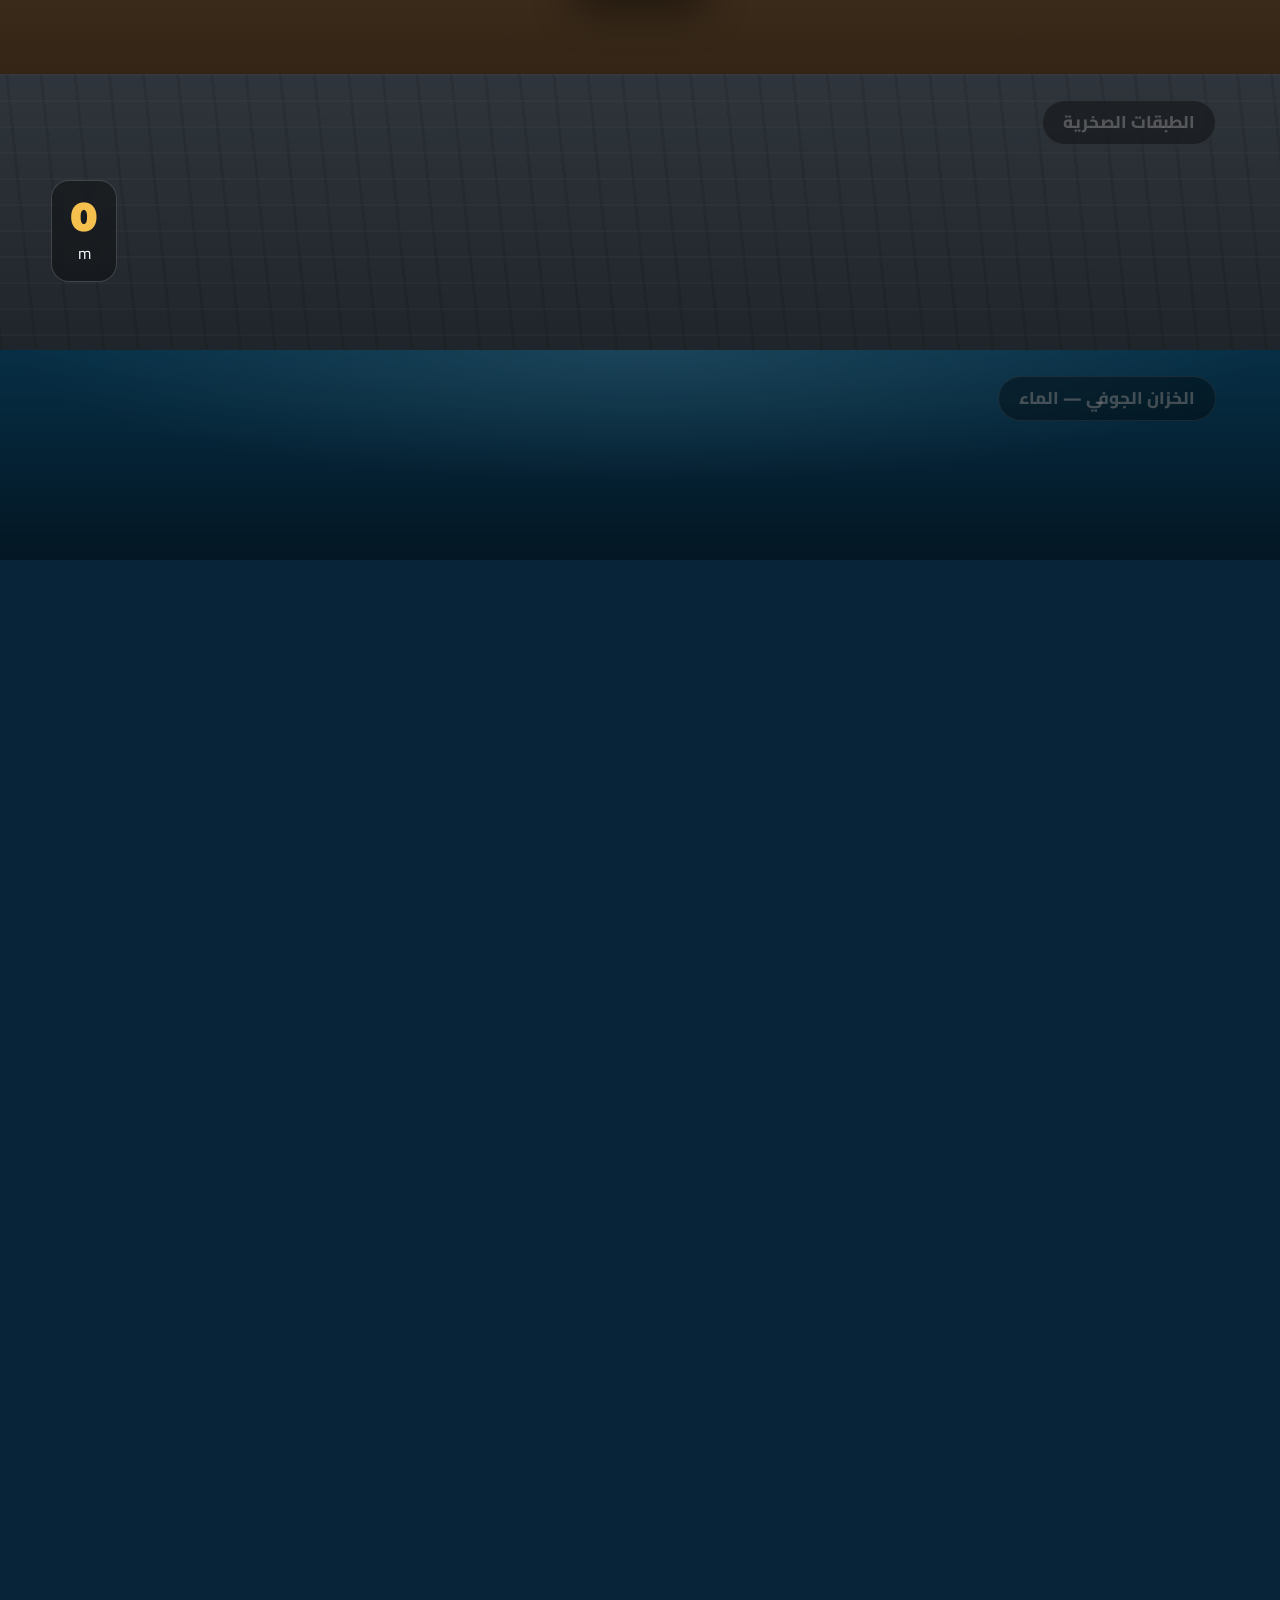
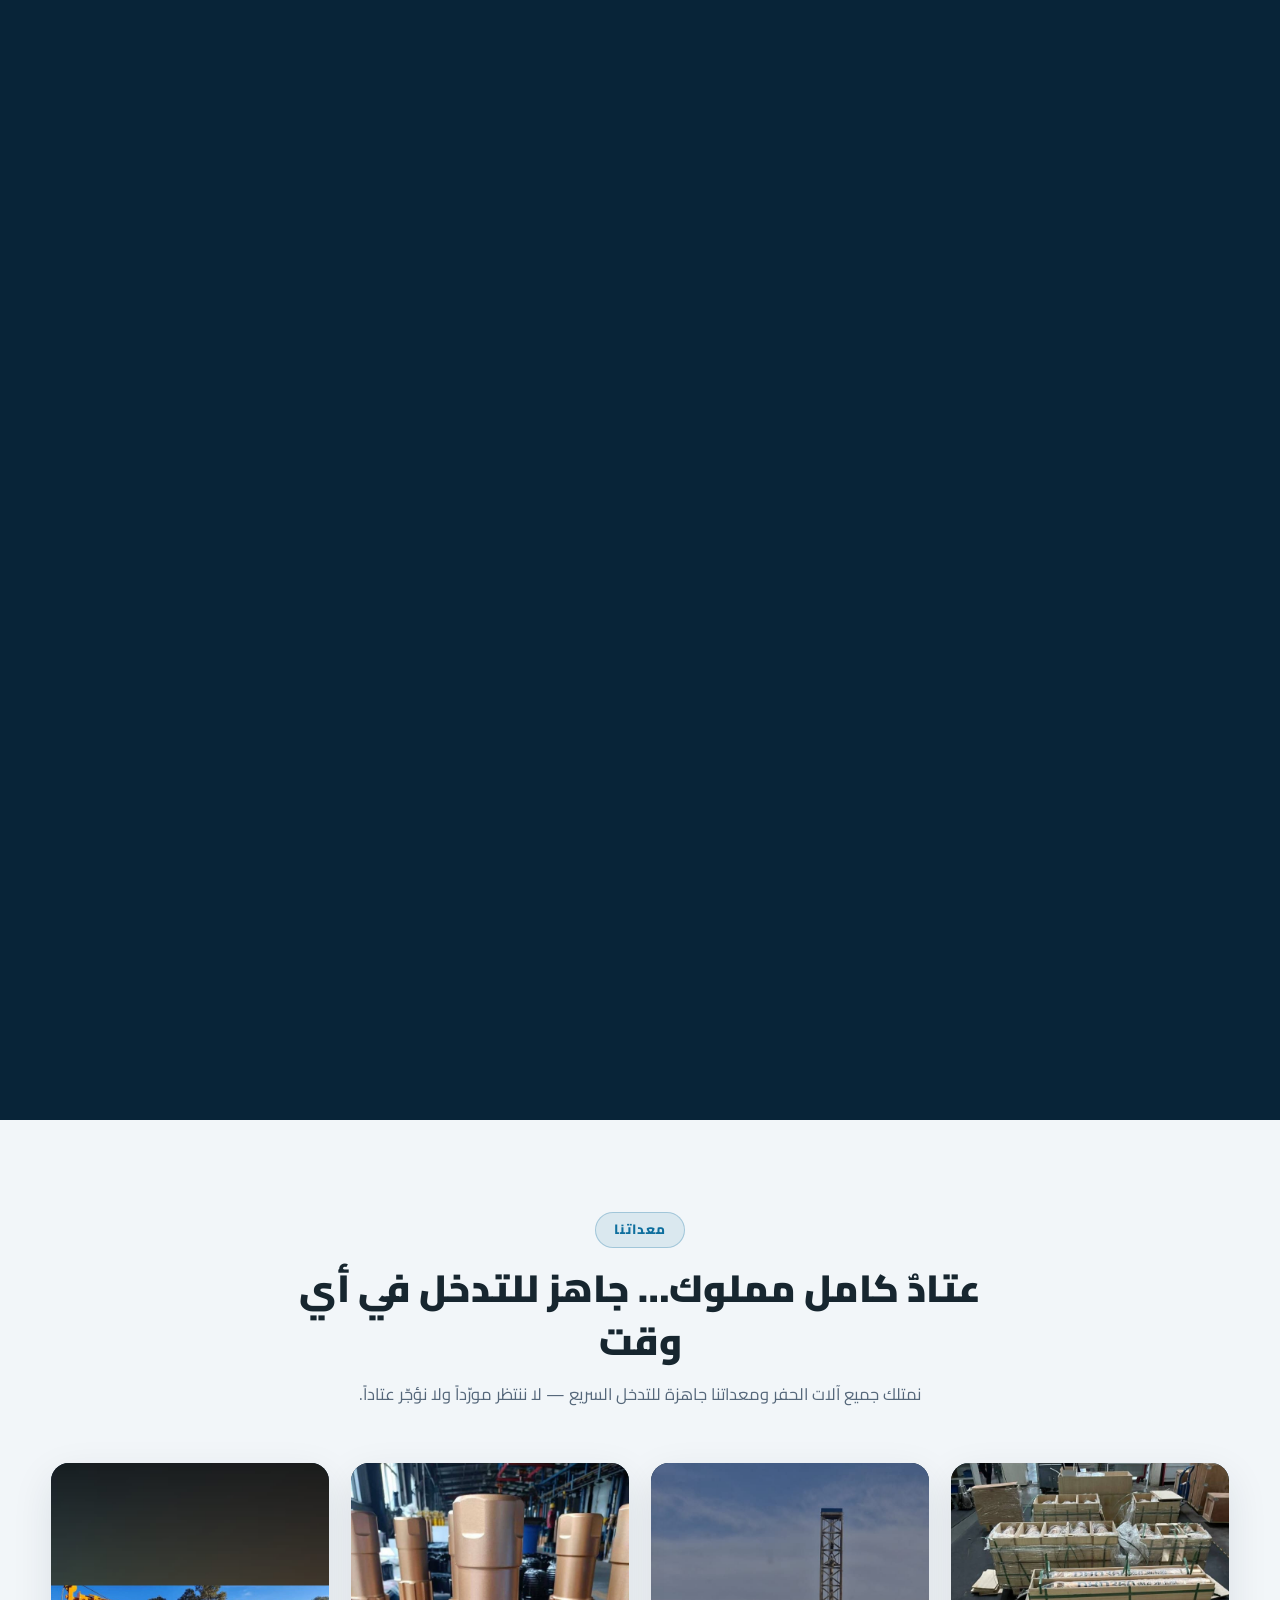
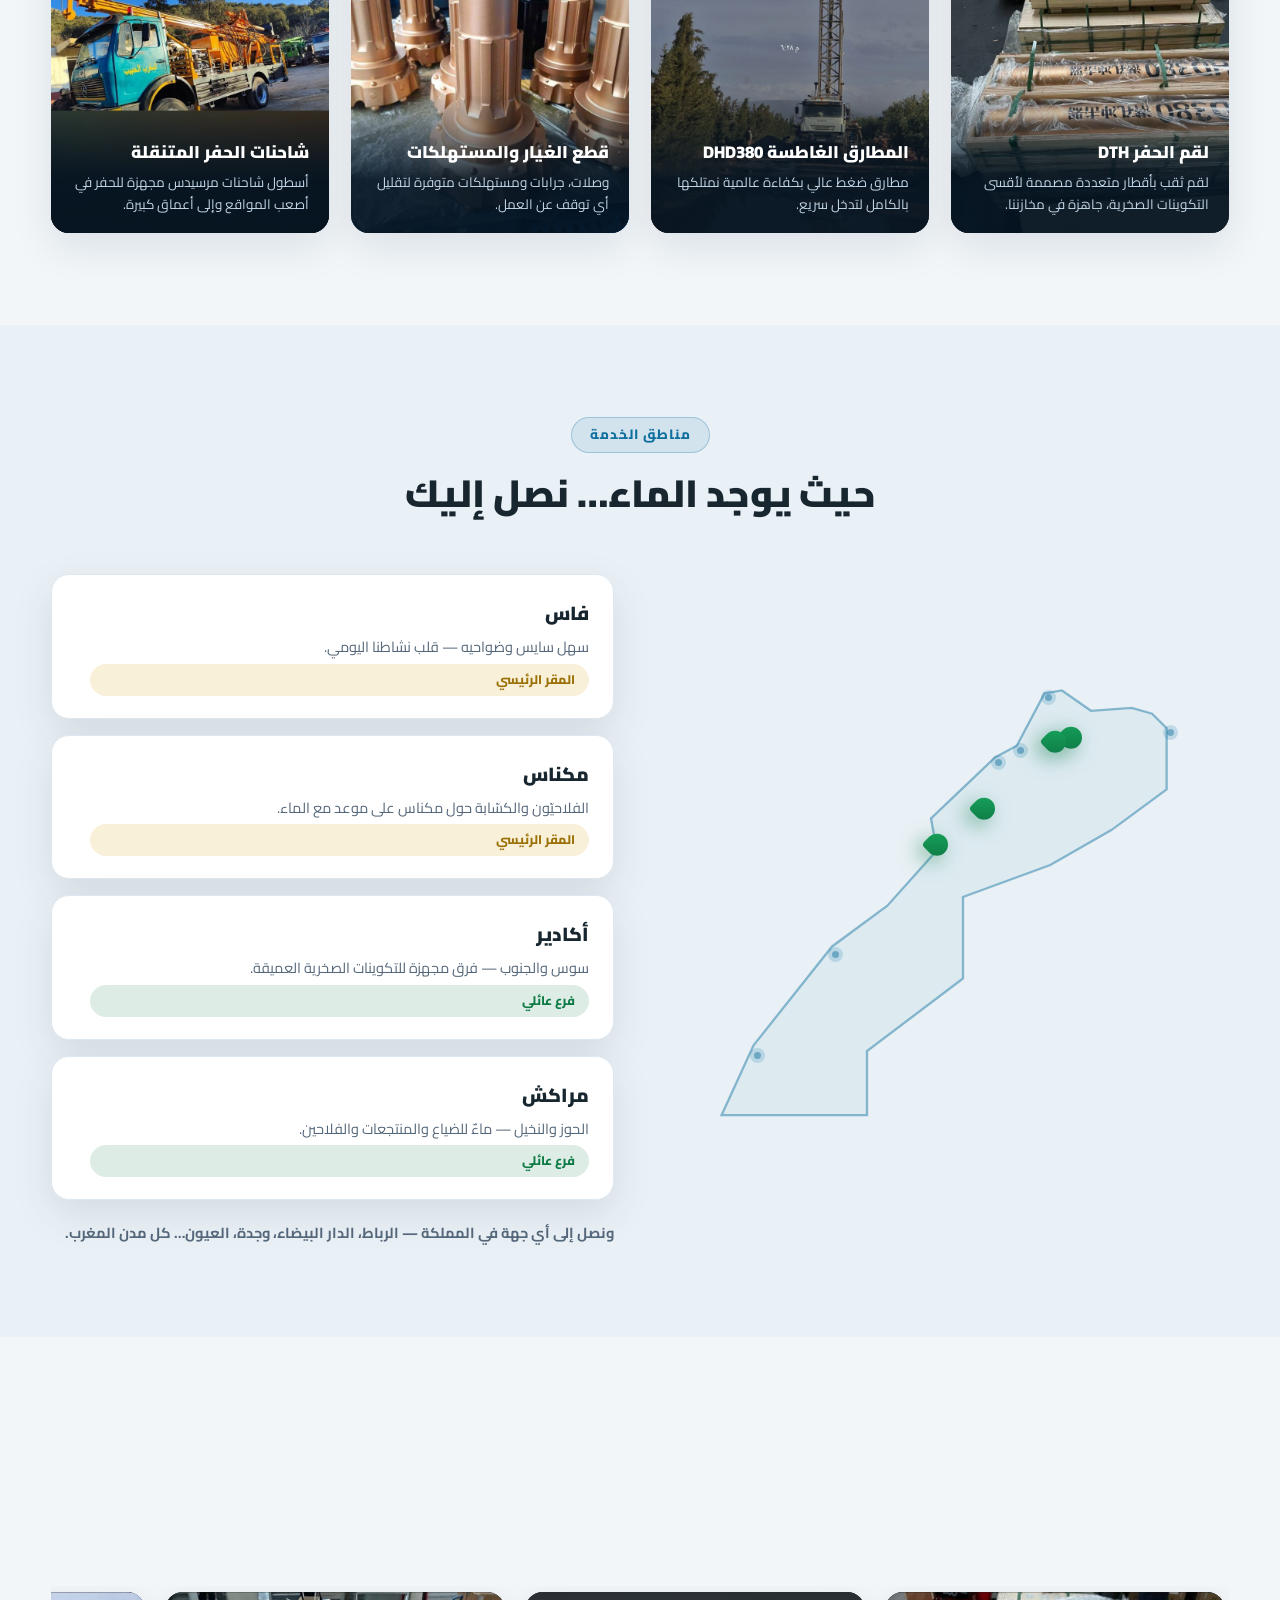
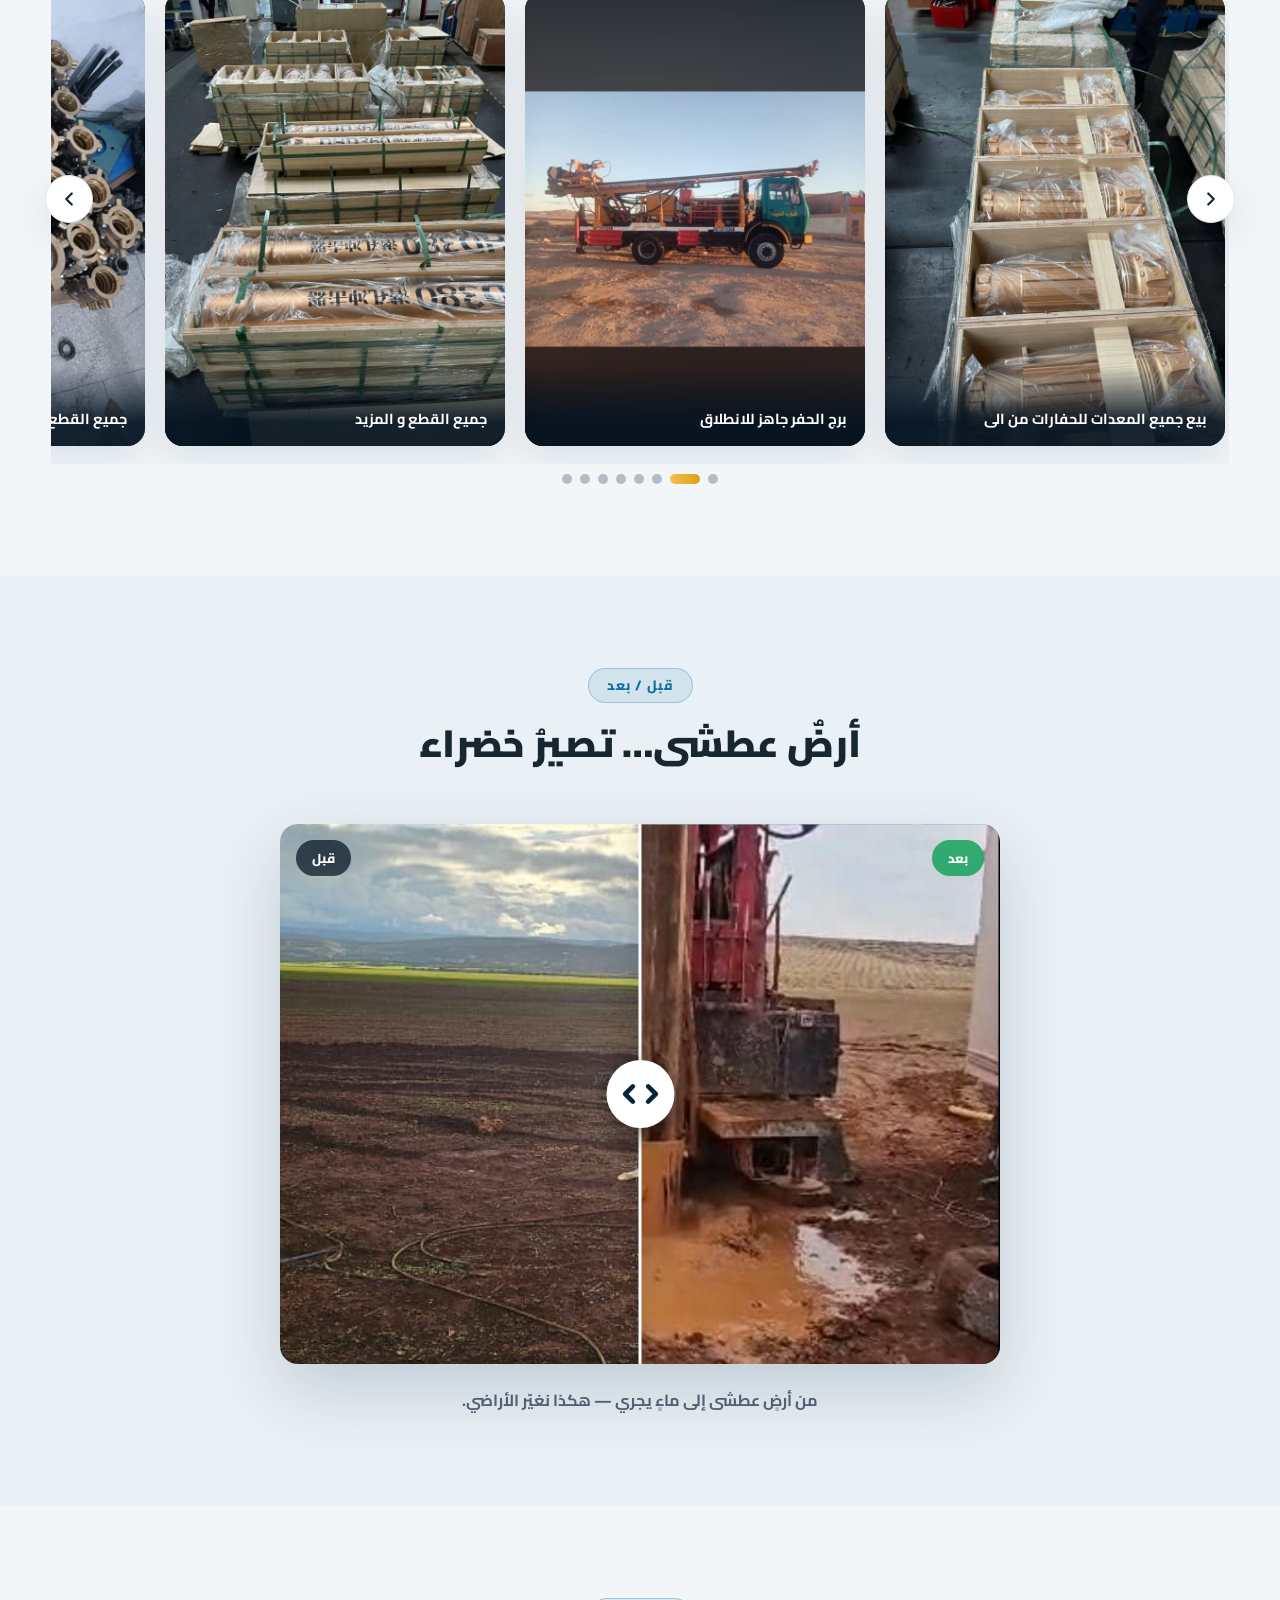
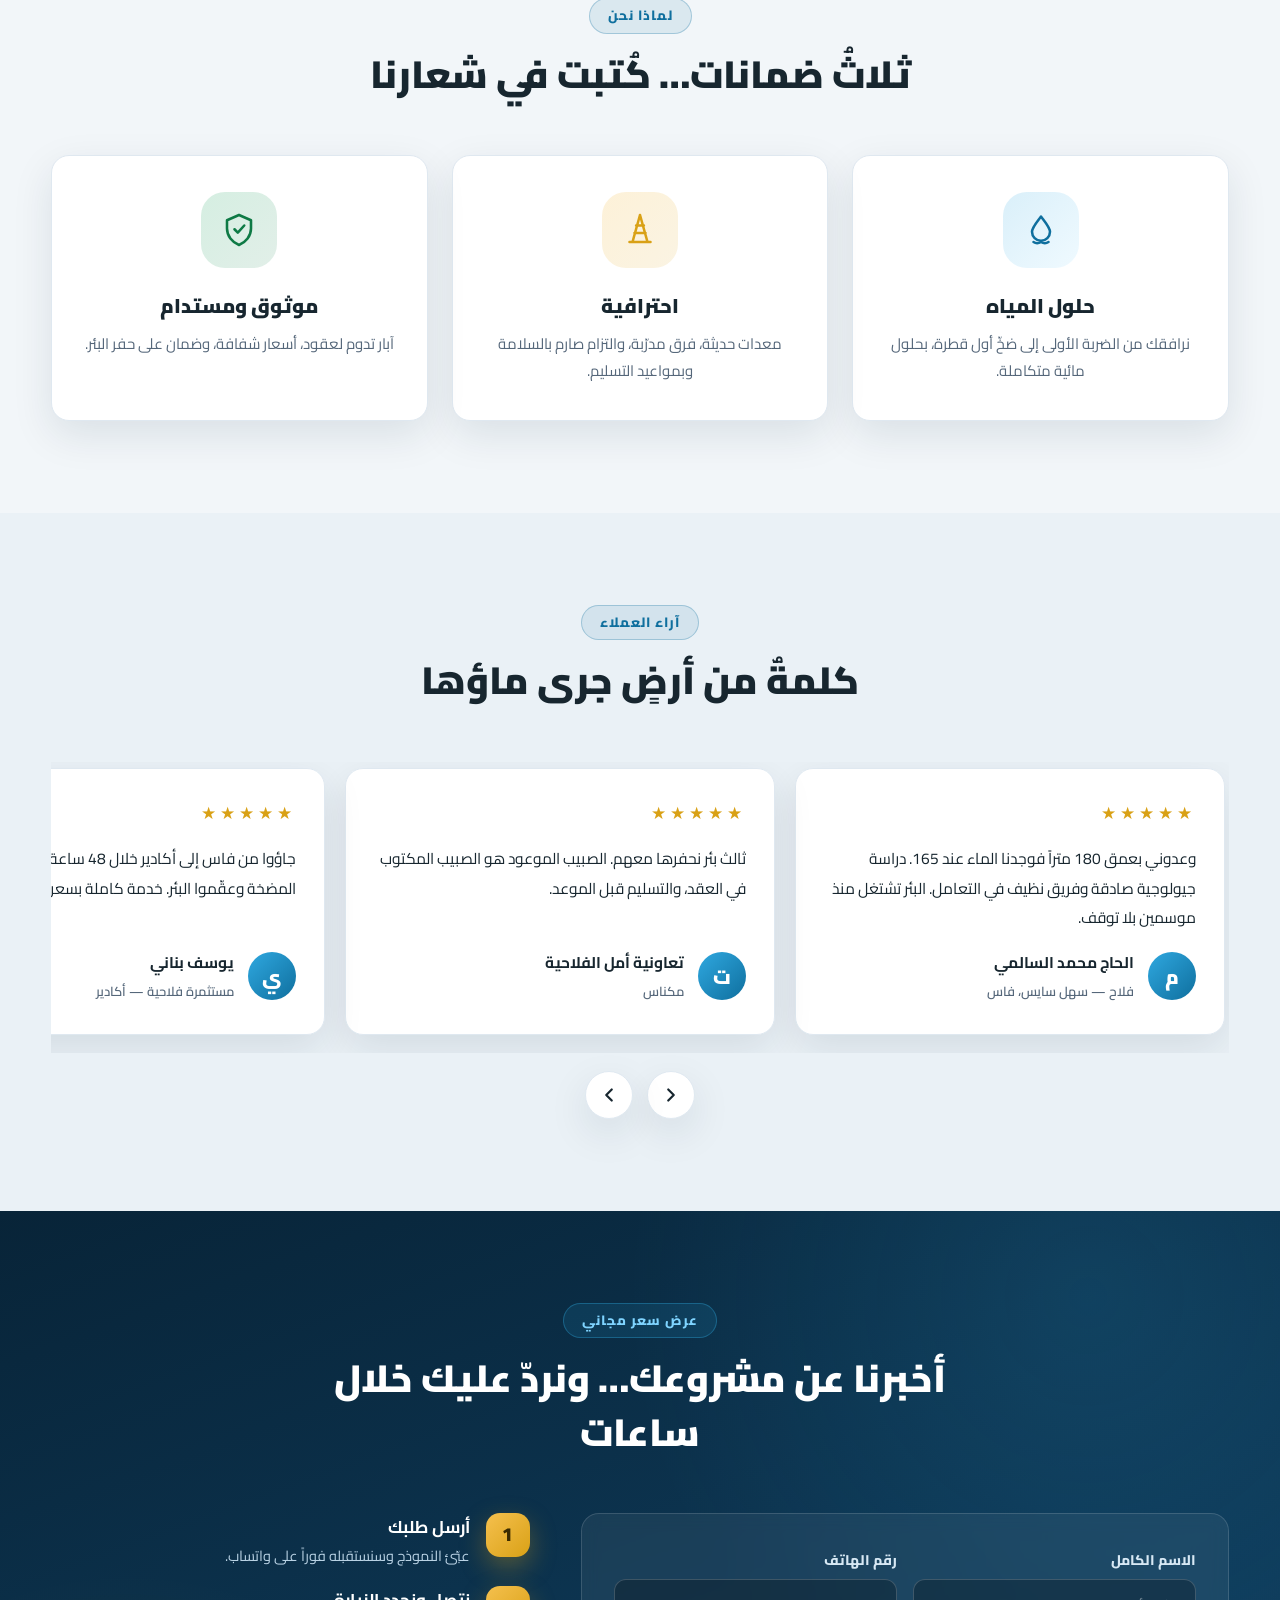
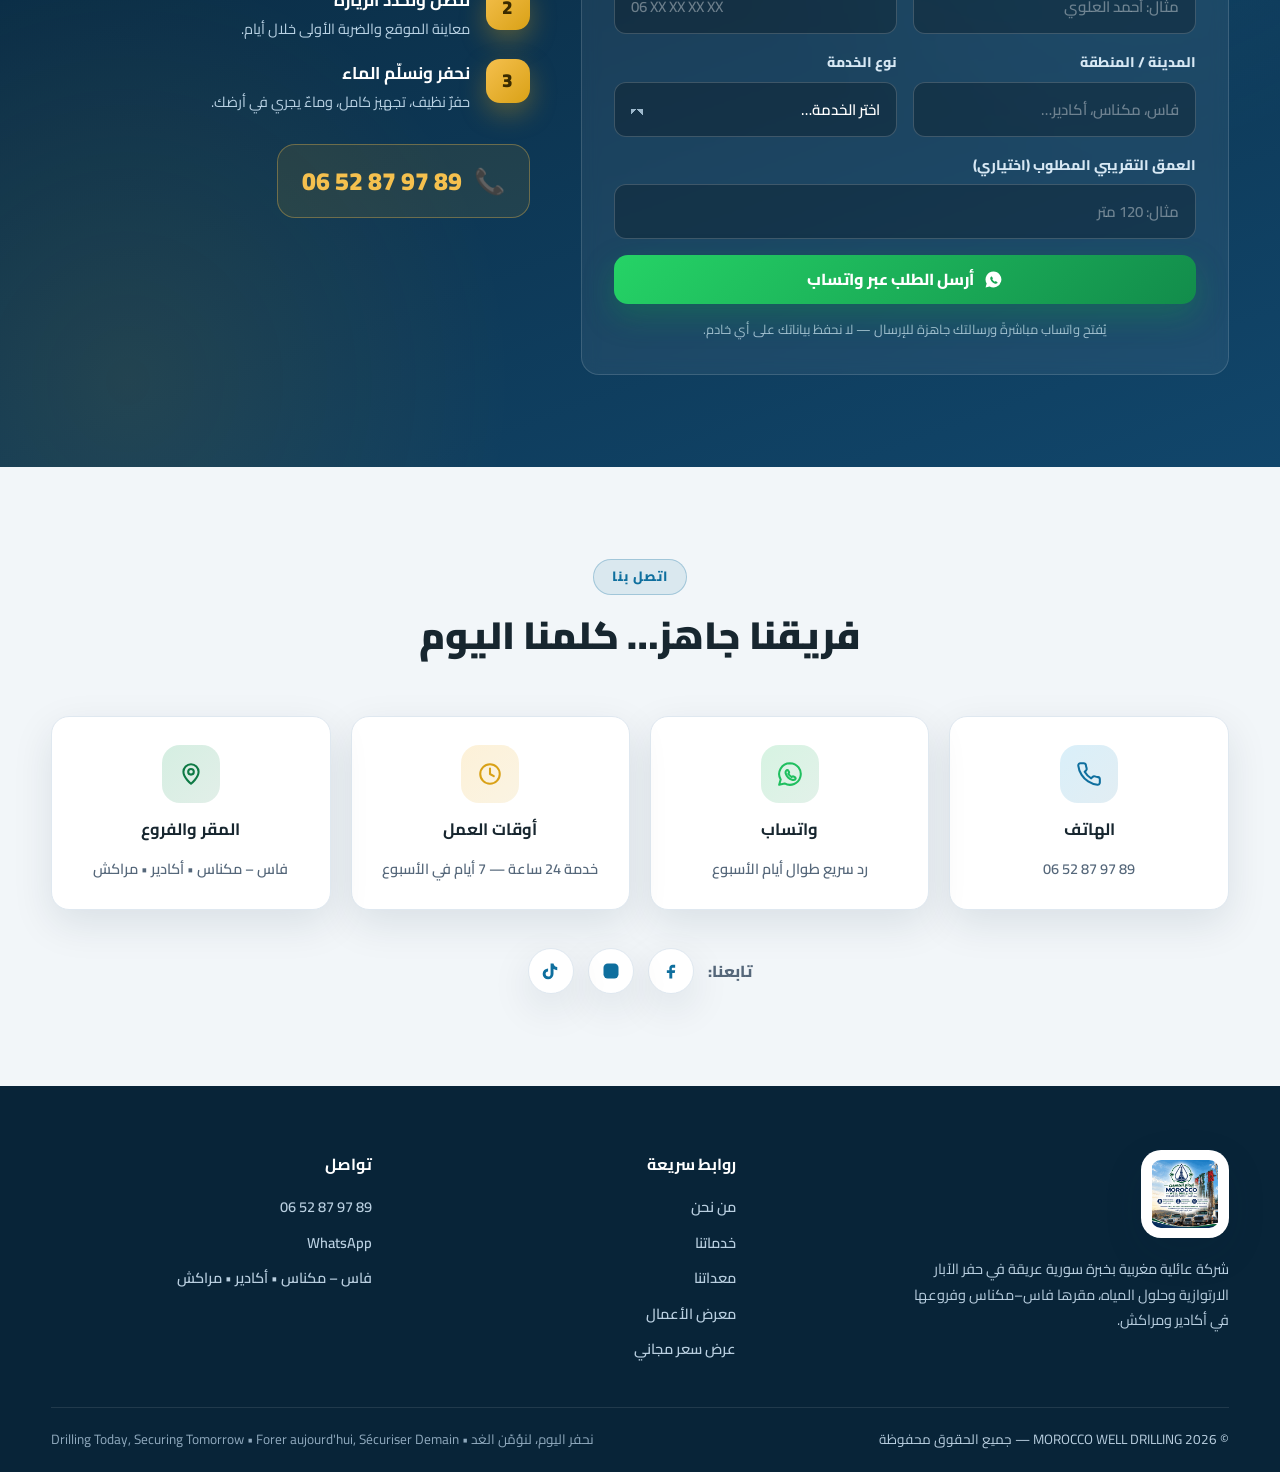
==== commit 96bf8c52: "Replace الدراسة الجيولوجية with الضربة الأولى in hero, why card, quote step, banner (AR/FR/EN) Co-au" ====
--- a/index.html
+++ b/index.html
@@ -69,7 +69,7 @@
   <div class="container hero-content">
     <span class="hero-badge reveal" data-i18n="hero.badge">شركة عائلية مغربية بخبرة سورية عريقة في الحفر</span>
     <h1 class="reveal" data-i18n="hero.title">نحفر عميقاً… لنصل إلى الماء أينما كنت في المغرب</h1>
-    <p class="hero-sub reveal" data-i18n="hero.sub">حلول مائية متكاملة من الدراسة الجيولوجية إلى ضخّ الماء — بتجهيزات حديثة وفرق عائلية تغطي كل جهات المملكة.</p>
+    <p class="hero-sub reveal" data-i18n="hero.sub">حلول مائية متكاملة من الضربة الأولى إلى ضخّ الماء — بتجهيزات حديثة وفرق عائلية تغطي كل جهات المملكة.</p>
     <div class="slogan-line reveal"><span id="typed"></span><span class="caret"></span></div>
     <div class="hero-cta reveal">
       <a class="btn btn-gold ripple" href="tel:+212652879789">
@@ -264,7 +264,7 @@
   <div class="container">
     <div class="sec-head reveal"><span class="kicker" data-i18n="why.kicker">لماذا نحن</span><h2 data-i18n="why.title">ثلاثُ ضمانات… كُتبت في شعارنا</h2></div>
     <div class="why-grid">
-      <article class="why-card reveal"><div class="why-ico w1"><svg viewBox="0 0 24 24"><path d="M12 3c-3 4-6 7.4-6 10.2A6 6 0 0 0 18 13.2C18 10.4 15 7 12 3Z"/><path d="M7 20c1.5 1 3.4 1 5 0 1.6 1 3.5 1 5 0"/></svg></div><h3 data-i18n="why1.t">حلول المياه</h3><p data-i18n="why1.d">نرافقك من الدراسة الجيولوجية إلى ضخّ أول قطرة، بحلول مائية متكاملة.</p></article>
+      <article class="why-card reveal"><div class="why-ico w1"><svg viewBox="0 0 24 24"><path d="M12 3c-3 4-6 7.4-6 10.2A6 6 0 0 0 18 13.2C18 10.4 15 7 12 3Z"/><path d="M7 20c1.5 1 3.4 1 5 0 1.6 1 3.5 1 5 0"/></svg></div><h3 data-i18n="why1.t">حلول المياه</h3><p data-i18n="why1.d">نرافقك من الضربة الأولى إلى ضخّ أول قطرة، بحلول مائية متكاملة.</p></article>
       <article class="why-card reveal"><div class="why-ico w2"><svg viewBox="0 0 24 24"><path d="M12 2 7 20M12 2l5 18M9.4 9h5.2M8.3 14h7.4M5 20h14"/></svg></div><h3 data-i18n="why2.t">احترافية</h3><p data-i18n="why2.d">معدات حديثة، فرق مدرّبة، والتزام صارم بالسلامة وبمواعيد التسليم.</p></article>
       <article class="why-card reveal"><div class="why-ico w3"><svg viewBox="0 0 24 24"><path d="M12 2 4 5.5V11c0 5 3.4 9.3 8 11 4.6-1.7 8-6 8-11V5.5L12 2Z"/><path d="M9 11.5l2.2 2.3L15.5 9"/></svg></div><h3 data-i18n="why3.t">موثوق ومستدام</h3><p data-i18n="why3.d">آبار تدوم لعقود، أسعار شفافة، وضمان على حفر البئر.</p></article>
     </div>
@@ -314,7 +314,7 @@
       </form>
       <aside class="quote-steps reveal">
         <div class="step"><span>1</span><div><b data-i18n="quote.step1.t">أرسل طلبك</b><p data-i18n="quote.step1.d">عبّئ النموذج وسنستقبله فوراً على واتساب.</p></div></div>
-        <div class="step"><span>2</span><div><b data-i18n="quote.step2.t">نتصل ونحدد الزيارة</b><p data-i18n="quote.step2.d">معاينة الموقع والدراسة الجيولوجية خلال أيام.</p></div></div>
+        <div class="step"><span>2</span><div><b data-i18n="quote.step2.t">نتصل ونحدد الزيارة</b><p data-i18n="quote.step2.d">معاينة الموقع والضربة الأولى خلال أيام.</p></div></div>
         <div class="step"><span>3</span><div><b data-i18n="quote.step3.t">نحفر ونسلّم الماء</b><p data-i18n="quote.step3.d">حفرٌ نظيف، تجهيز كامل، وماءٌ يجري في أرضك.</p></div></div>
         <div class="quote-phone"><a href="tel:+212652879789" class="ripple">📞 <bdi dir="ltr">06 52 87 97 89</bdi></a></div>
       </aside>
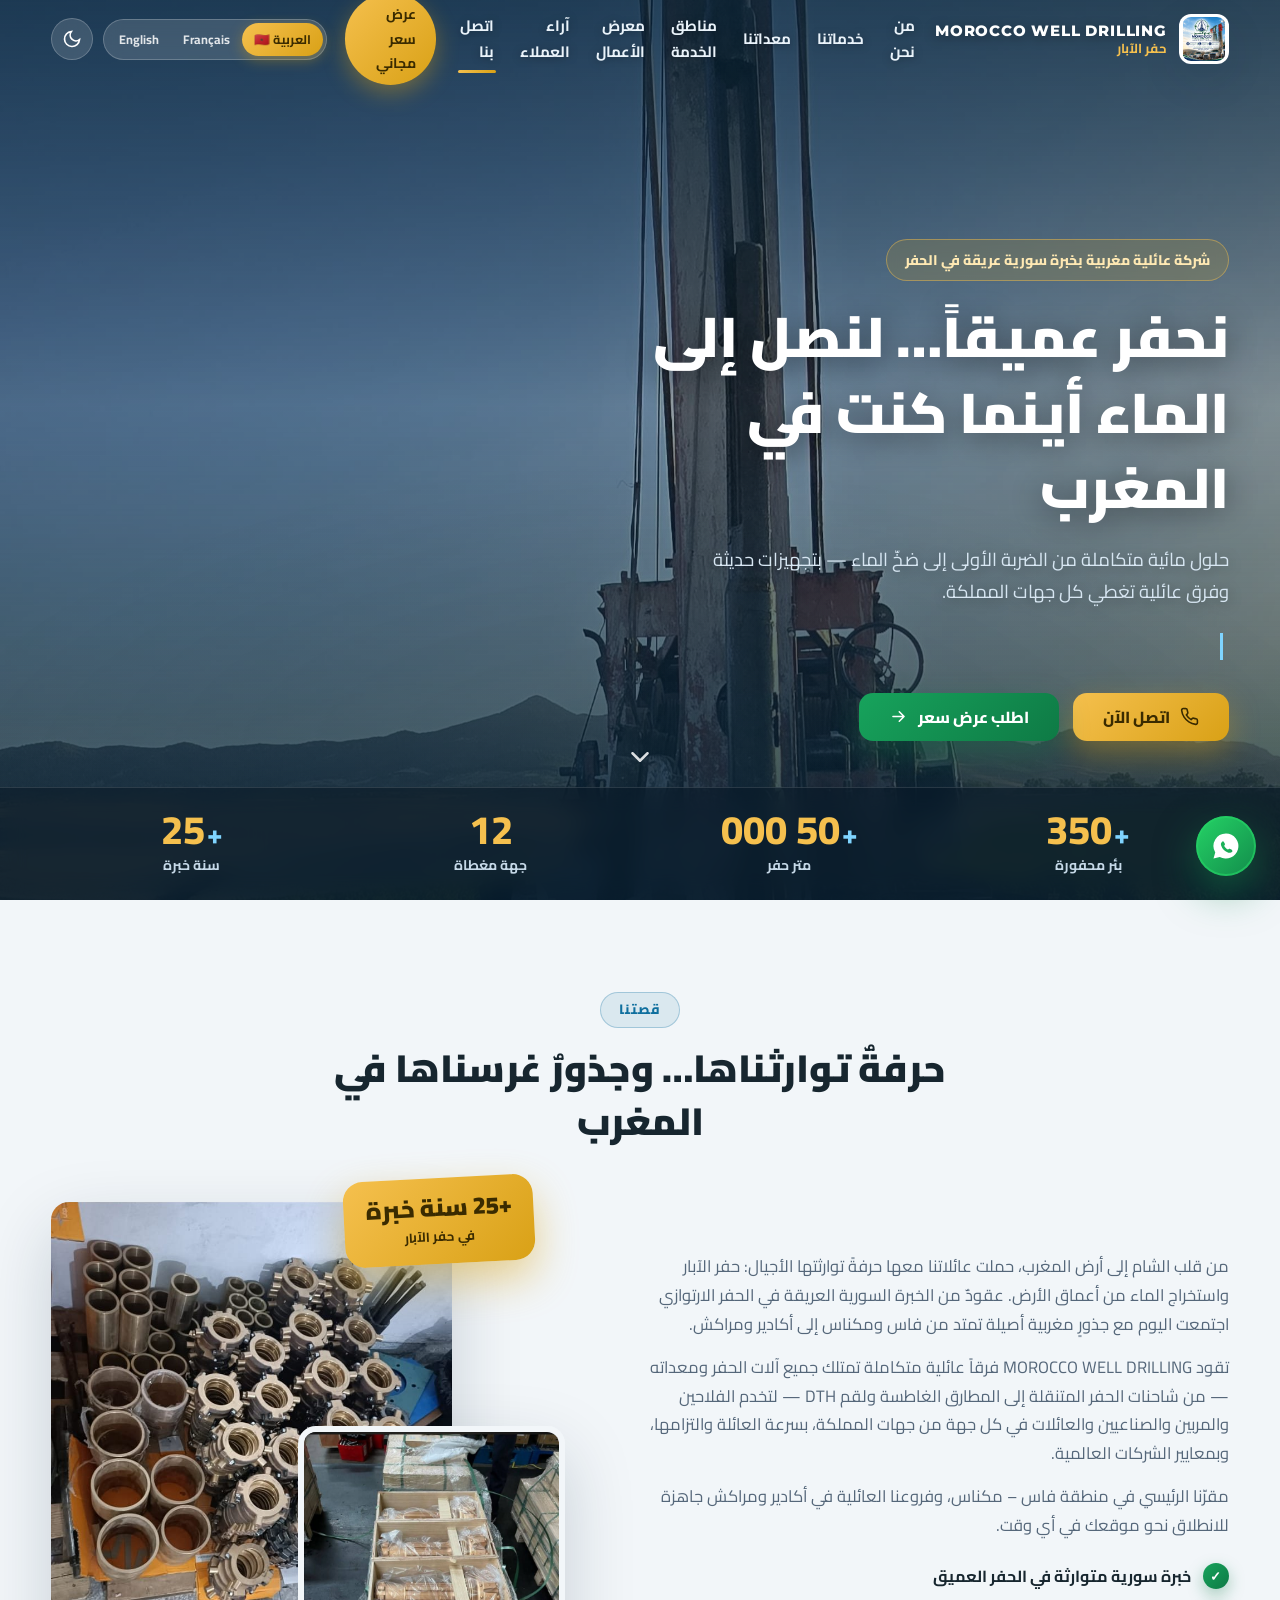
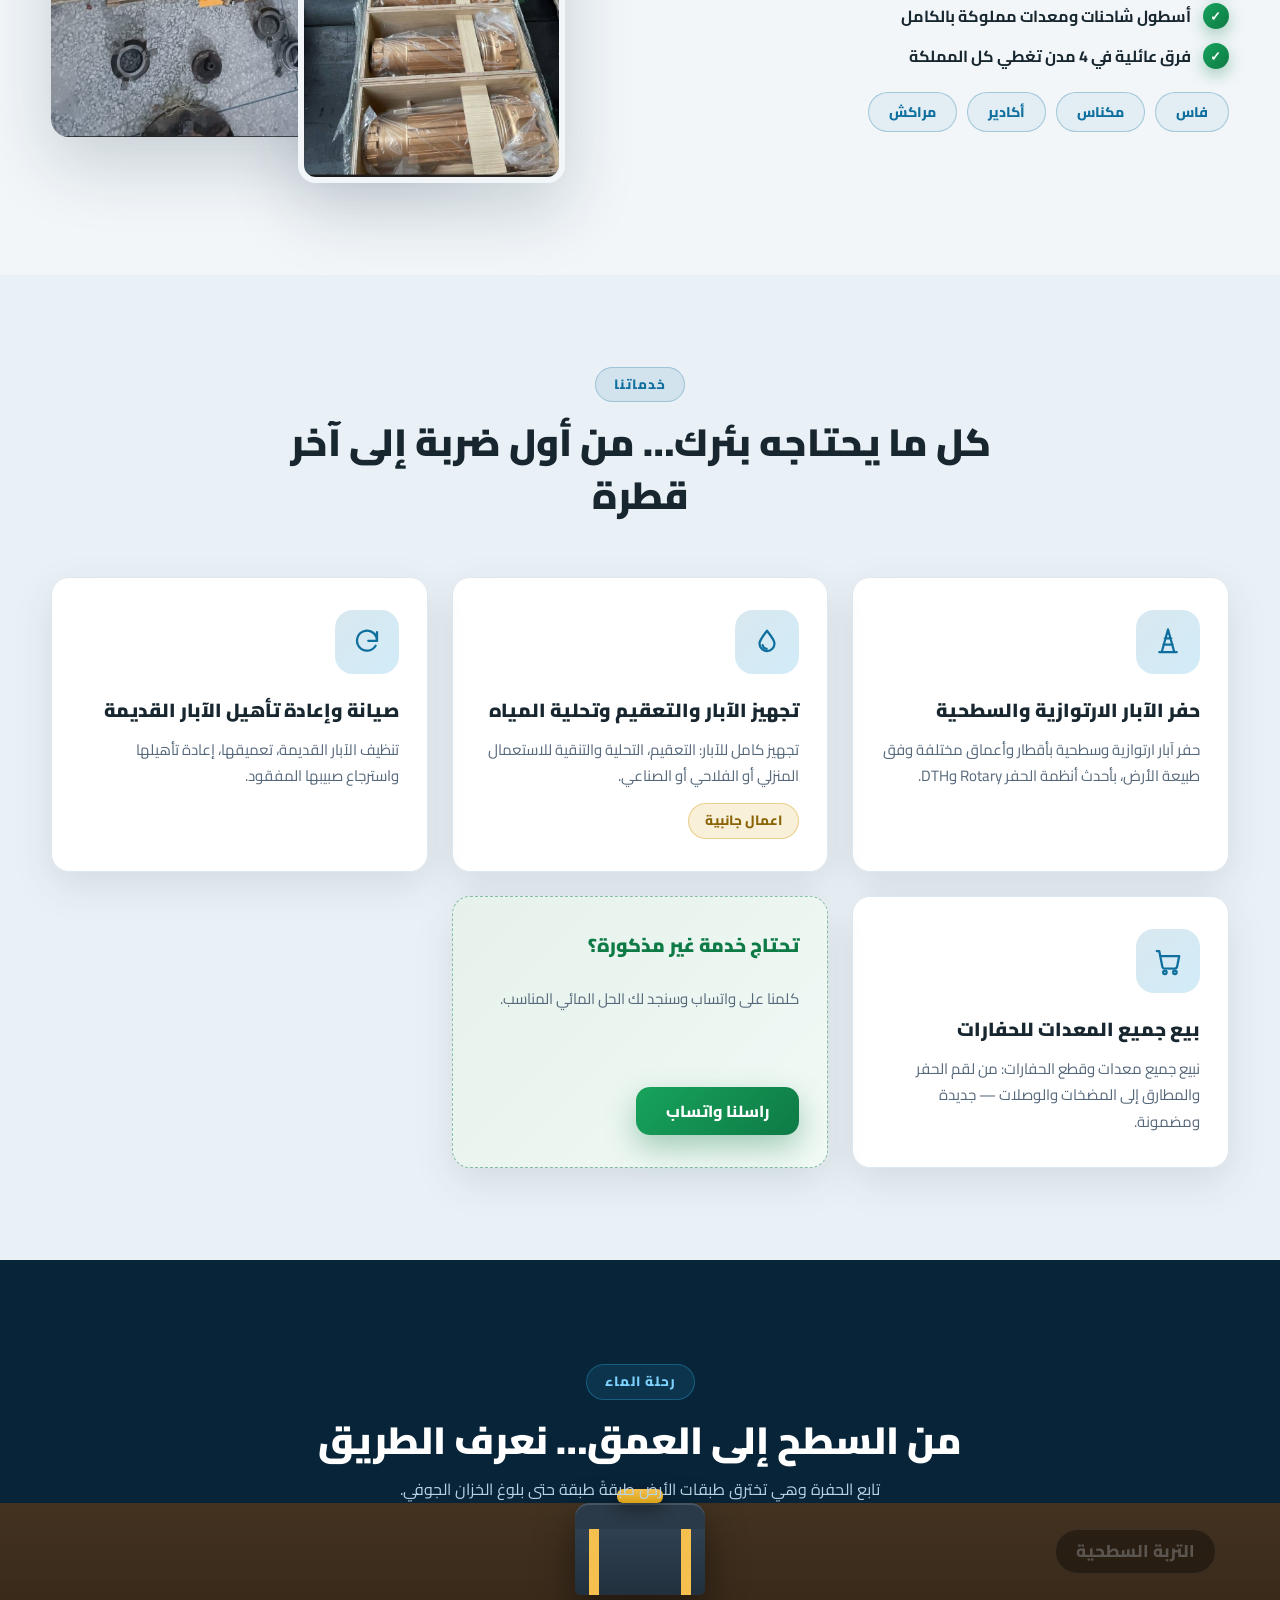
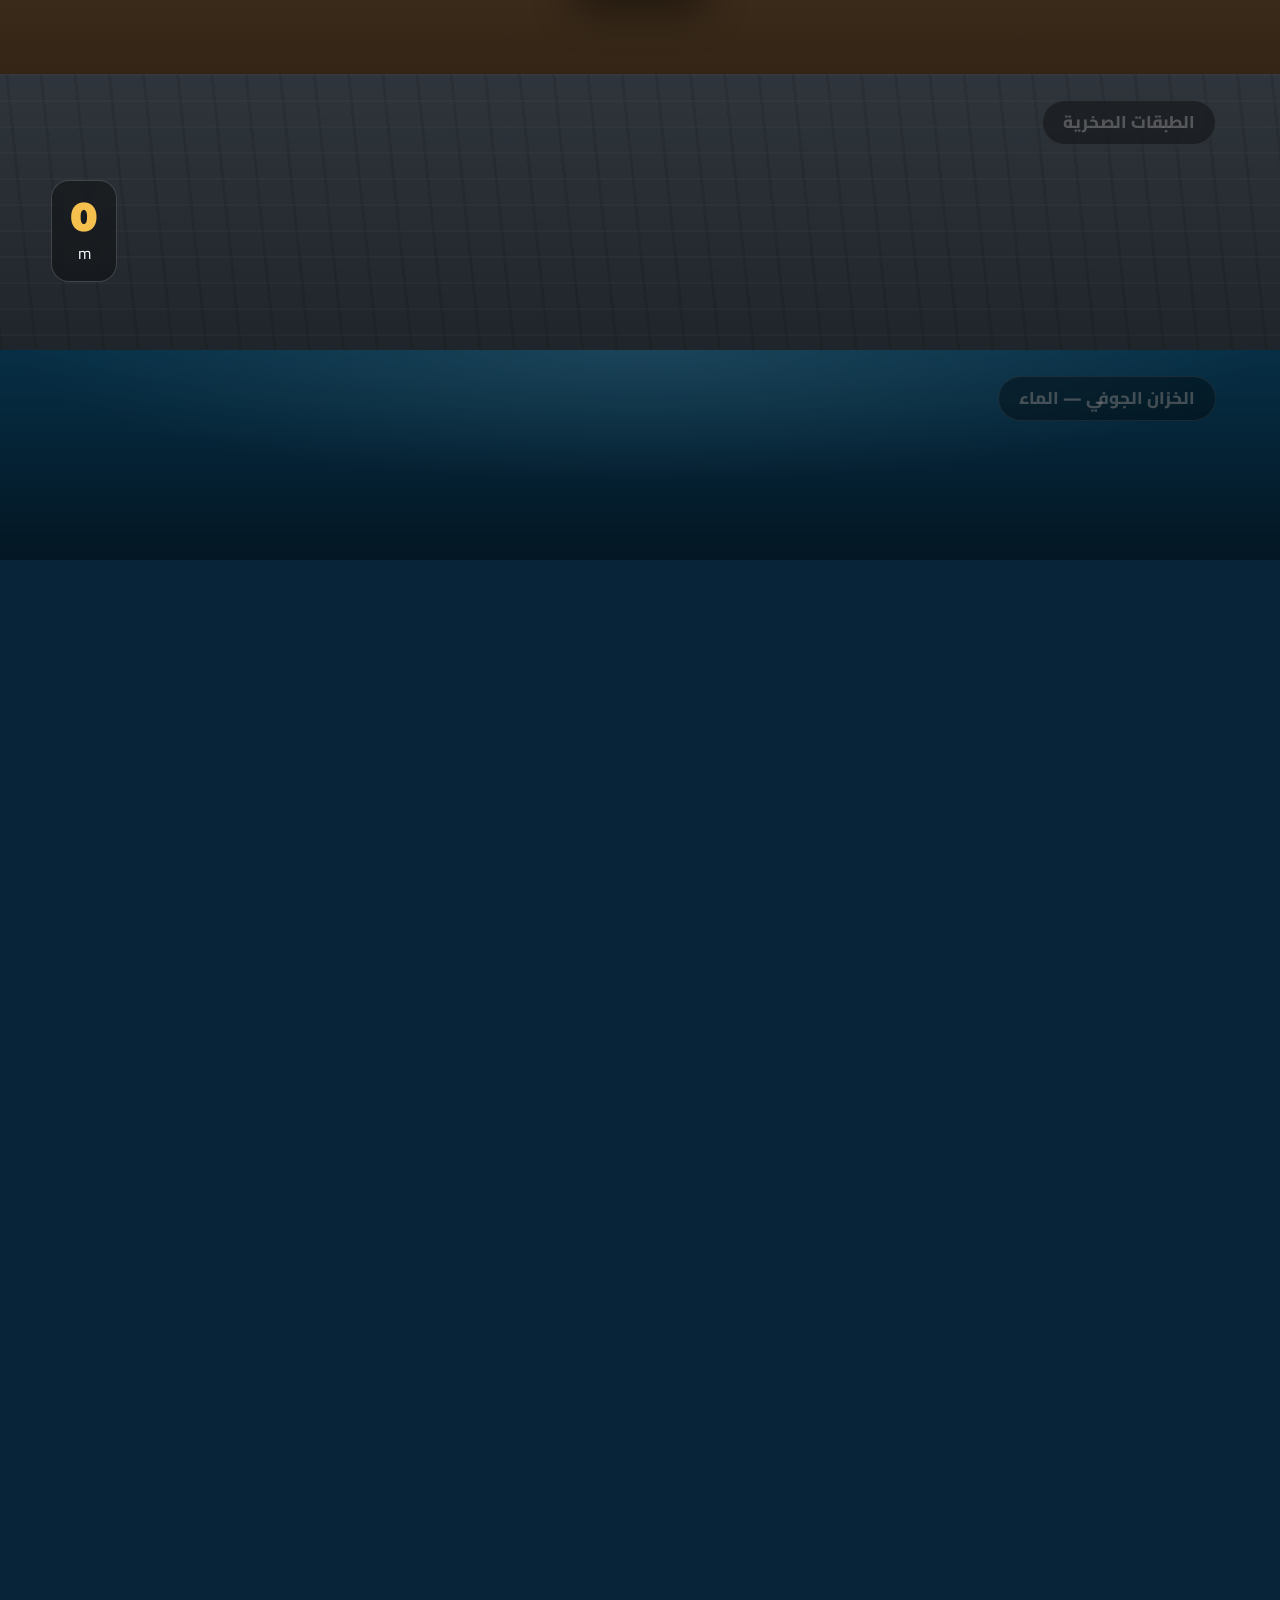
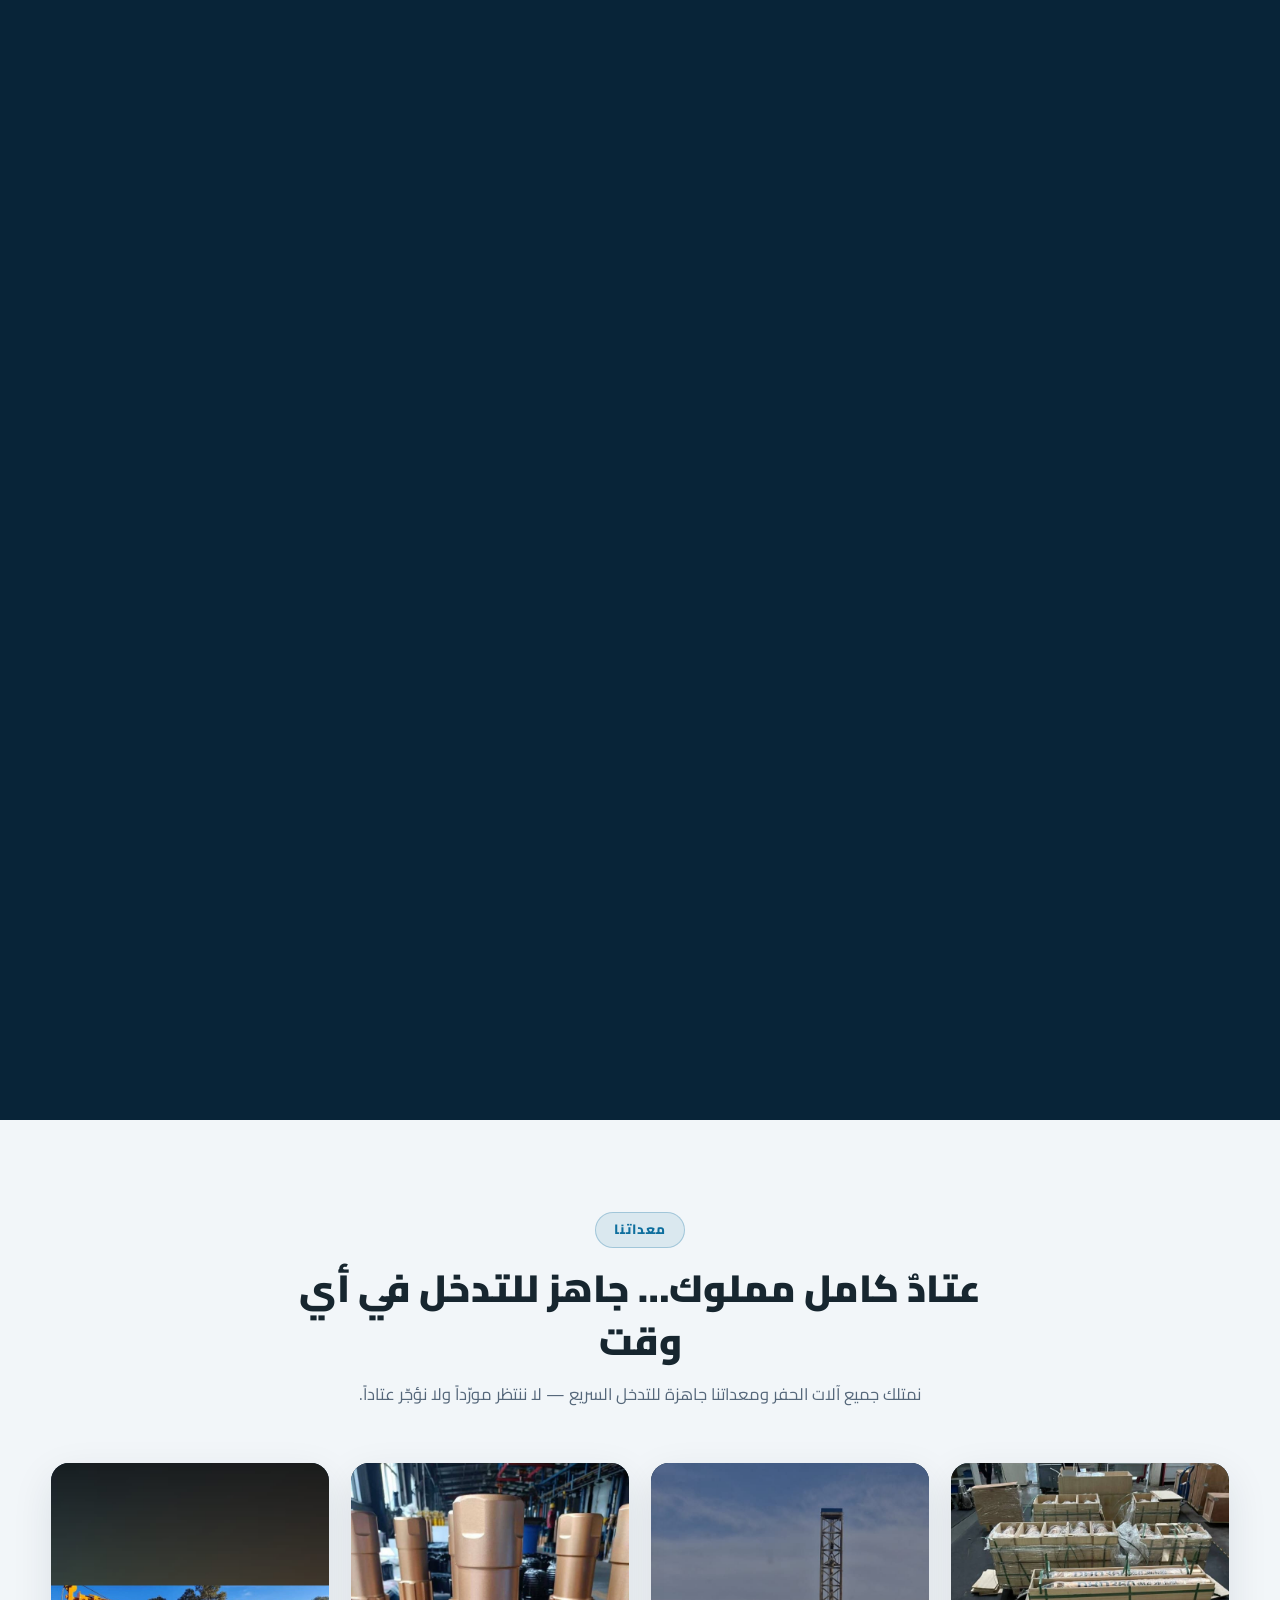
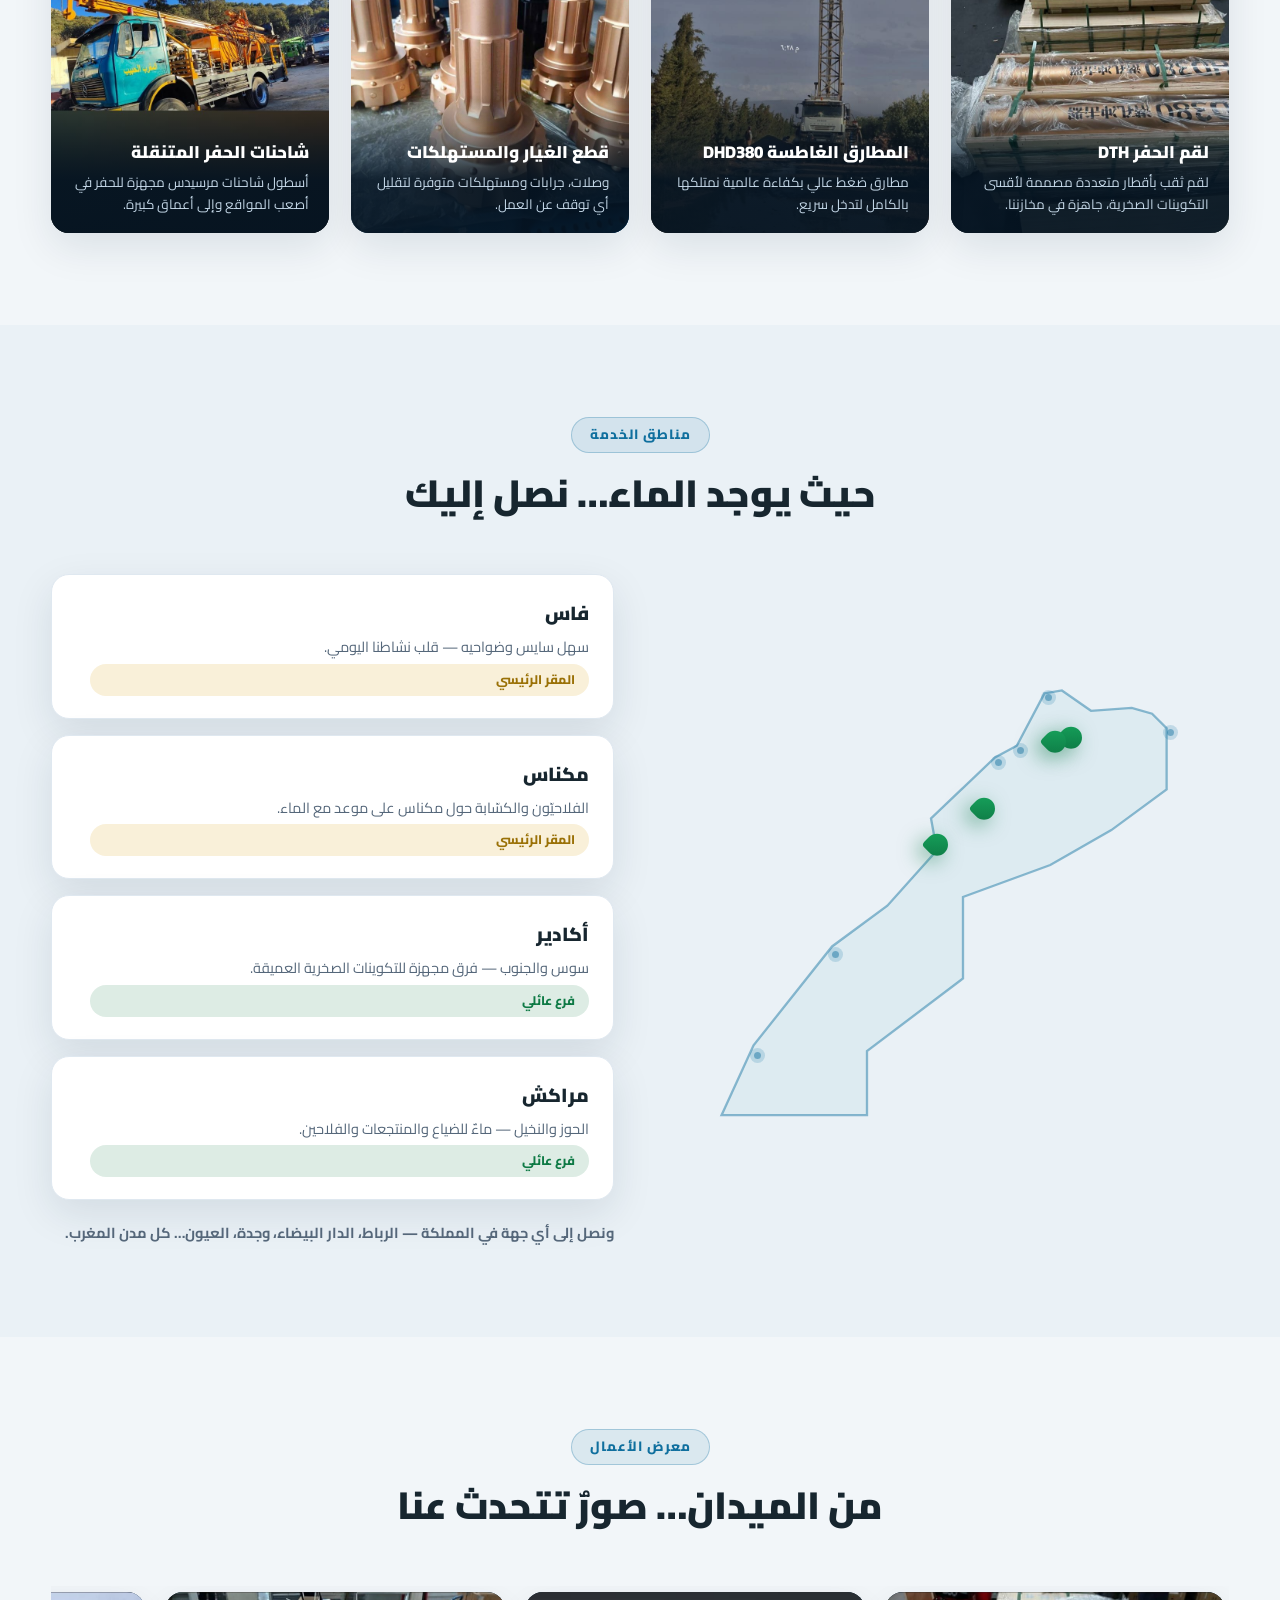
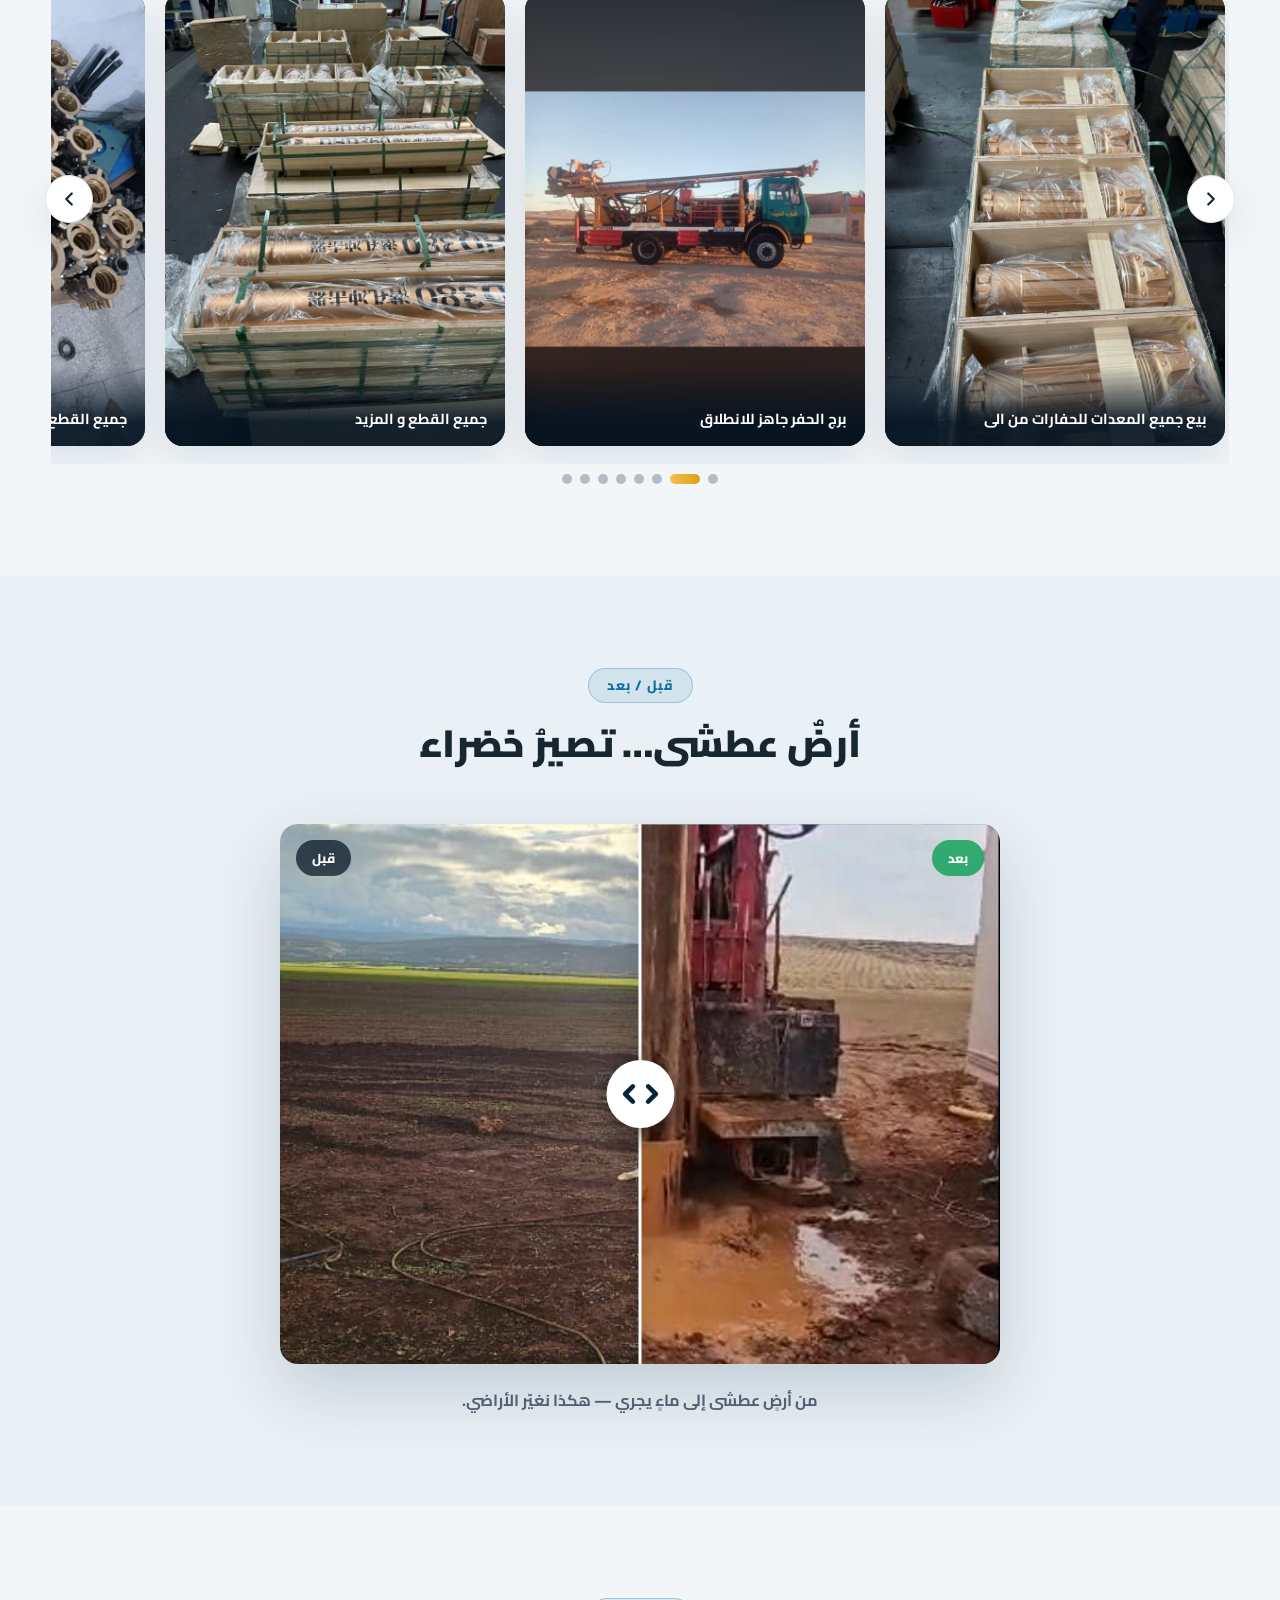
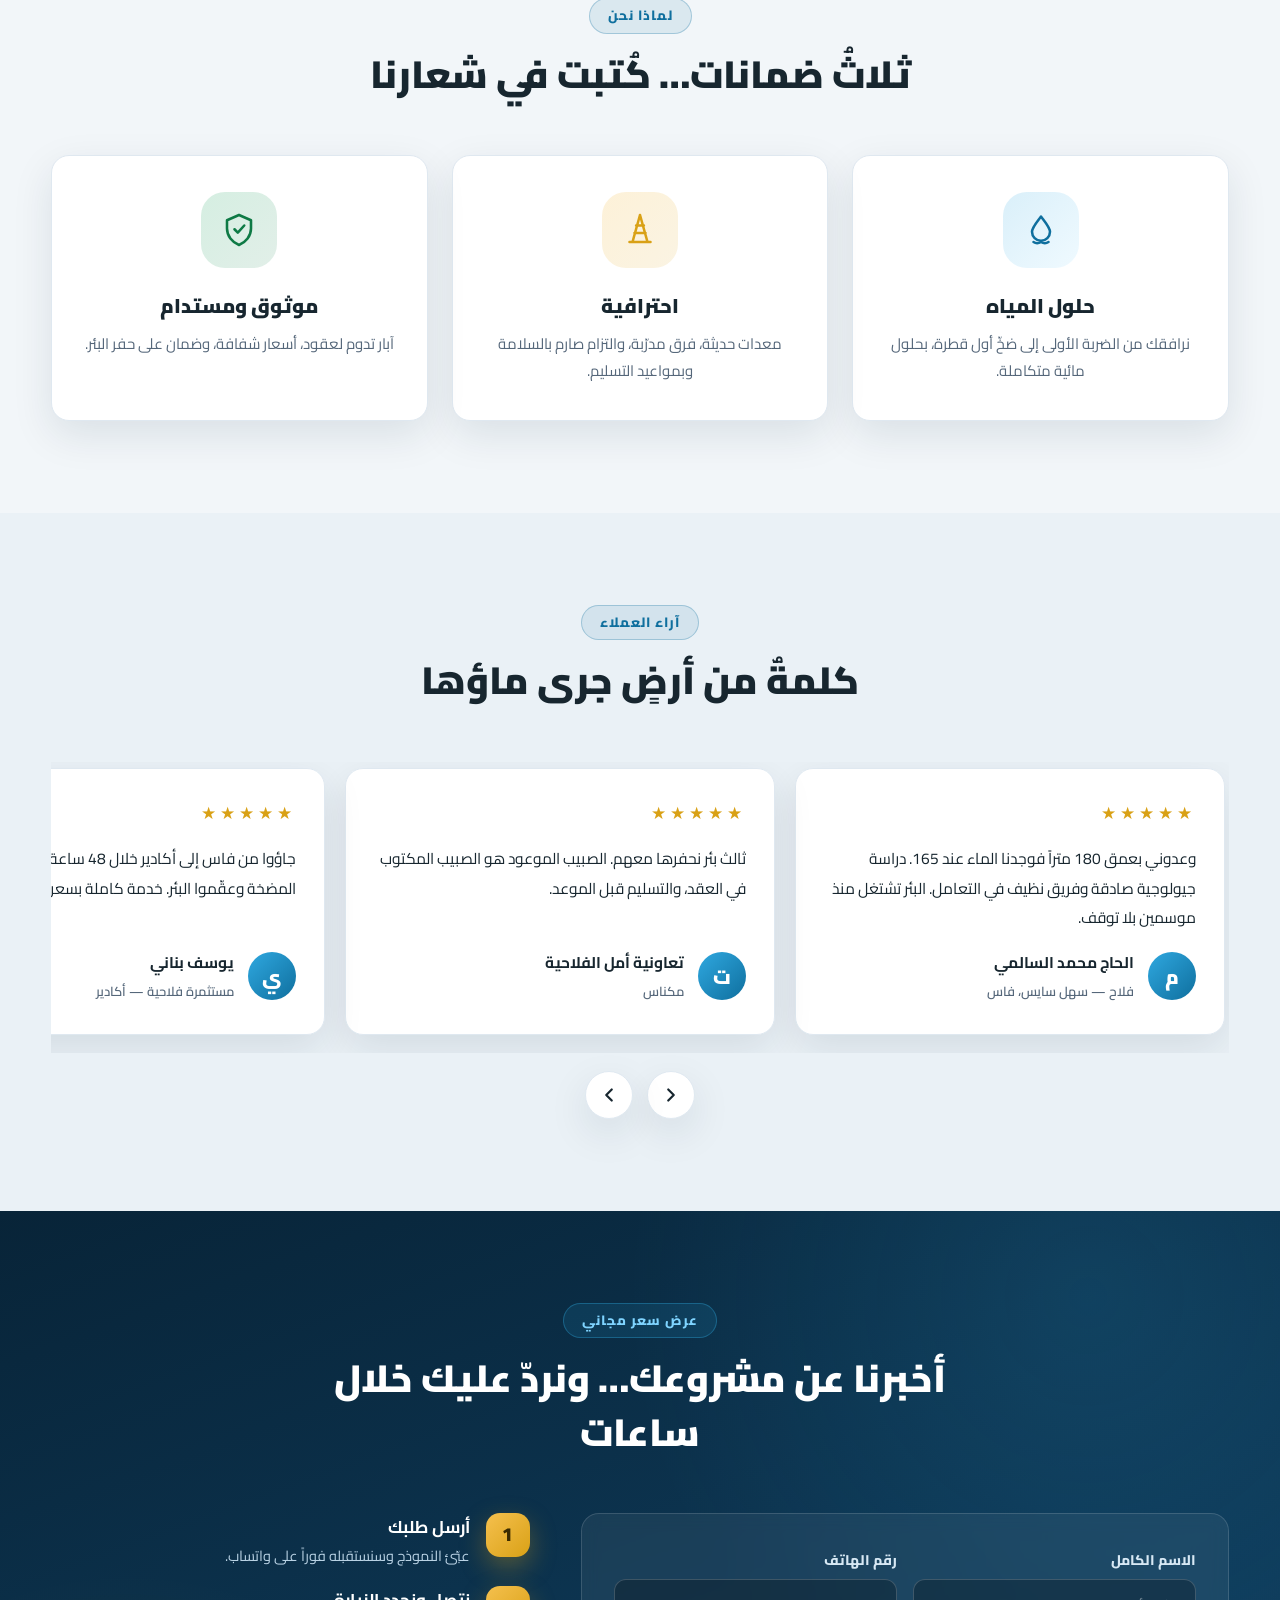
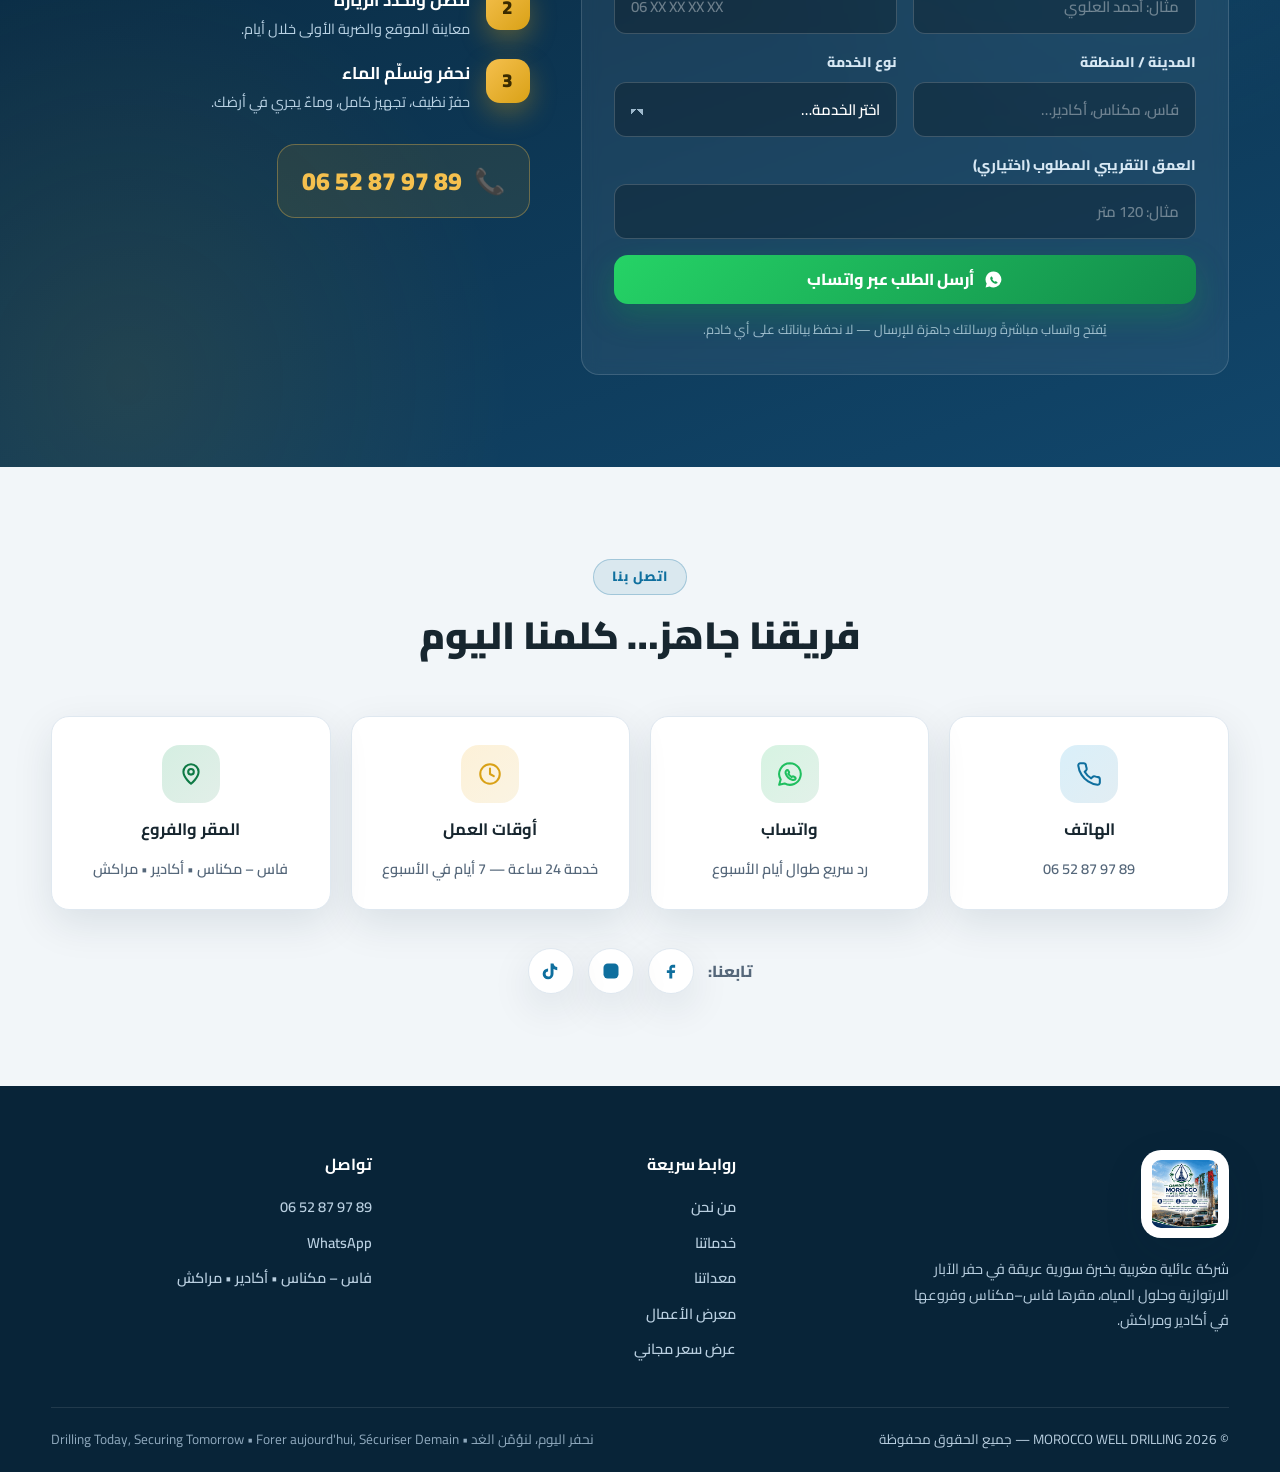
==== commit 1697ac07: "Add real Facebook, Instagram and TikTok links to footer social logos (open in new tab) Co-authored-b" ====
--- a/index.html
+++ b/index.html
@@ -334,9 +334,9 @@
     </div>
     <div class="social-row reveal">
       <span data-i18n="contact.follow">تابعنا:</span>
-      <a href="#" aria-label="Facebook"><svg viewBox="0 0 24 24"><path d="M14 8h3V4.5h-3c-2.2 0-4 1.8-4 4V11H7v3.5h3V21h3.5v-6.5h3l.5-3.5h-4V8.7c0-.4.3-.7.7-.7Z"/></svg></a>
-      <a href="#" aria-label="Instagram"><svg viewBox="0 0 24 24"><rect x="3" y="3" width="18" height="18" rx="5"/><circle cx="12" cy="12" r="4"/><circle cx="17.2" cy="6.8" r="1.2"/></svg></a>
-      <a href="#" aria-label="TikTok"><svg viewBox="0 0 24 24"><path d="M15 3c.4 2.3 2 4 4.5 4.3V11c-1.7 0-3.2-.5-4.5-1.4v6A6.5 6.5 0 1 1 8.5 9v3.6A3 3 0 1 0 11.5 15.5V3H15Z"/></svg></a>
+      <a href="https://web.facebook.com/profile.php?id=61594000990714" target="_blank" rel="noopener" aria-label="Facebook"><svg viewBox="0 0 24 24"><path d="M14 8h3V4.5h-3c-2.2 0-4 1.8-4 4V11H7v3.5h3V21h3.5v-6.5h3l.5-3.5h-4V8.7c0-.4.3-.7.7-.7Z"/></svg></a>
+      <a href="https://www.instagram.com/ibdaa_alhussein/" target="_blank" rel="noopener" aria-label="Instagram"><svg viewBox="0 0 24 24"><rect x="3" y="3" width="18" height="18" rx="5"/><circle cx="12" cy="12" r="4"/><circle cx="17.2" cy="6.8" r="1.2"/></svg></a>
+      <a href="https://www.tiktok.com/@ibdaa.alhussein?is_from_webapp=1&amp;sender_device=pc" target="_blank" rel="noopener" aria-label="TikTok"><svg viewBox="0 0 24 24"><path d="M15 3c.4 2.3 2 4 4.5 4.3V11c-1.7 0-3.2-.5-4.5-1.4v6A6.5 6.5 0 1 1 8.5 9v3.6A3 3 0 1 0 11.5 15.5V3H15Z"/></svg></a>
     </div>
   </div>
 </section>
